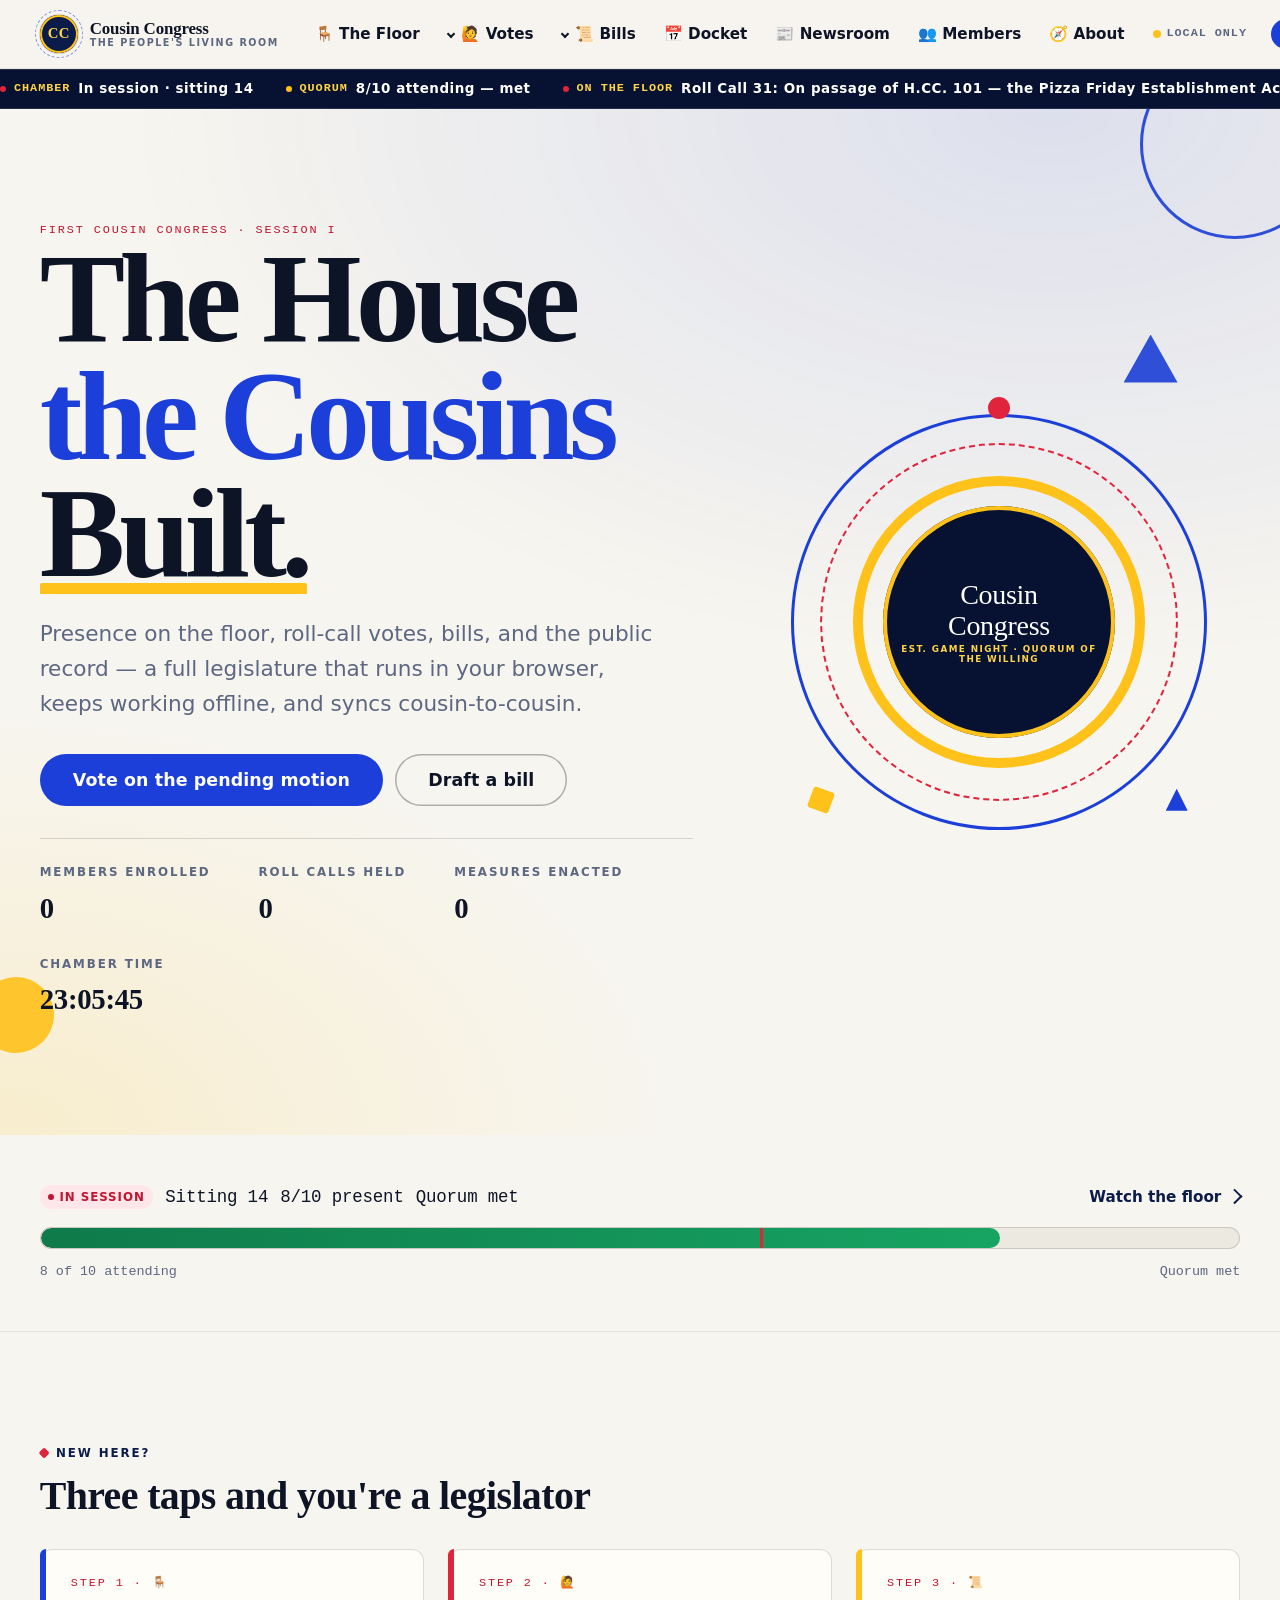
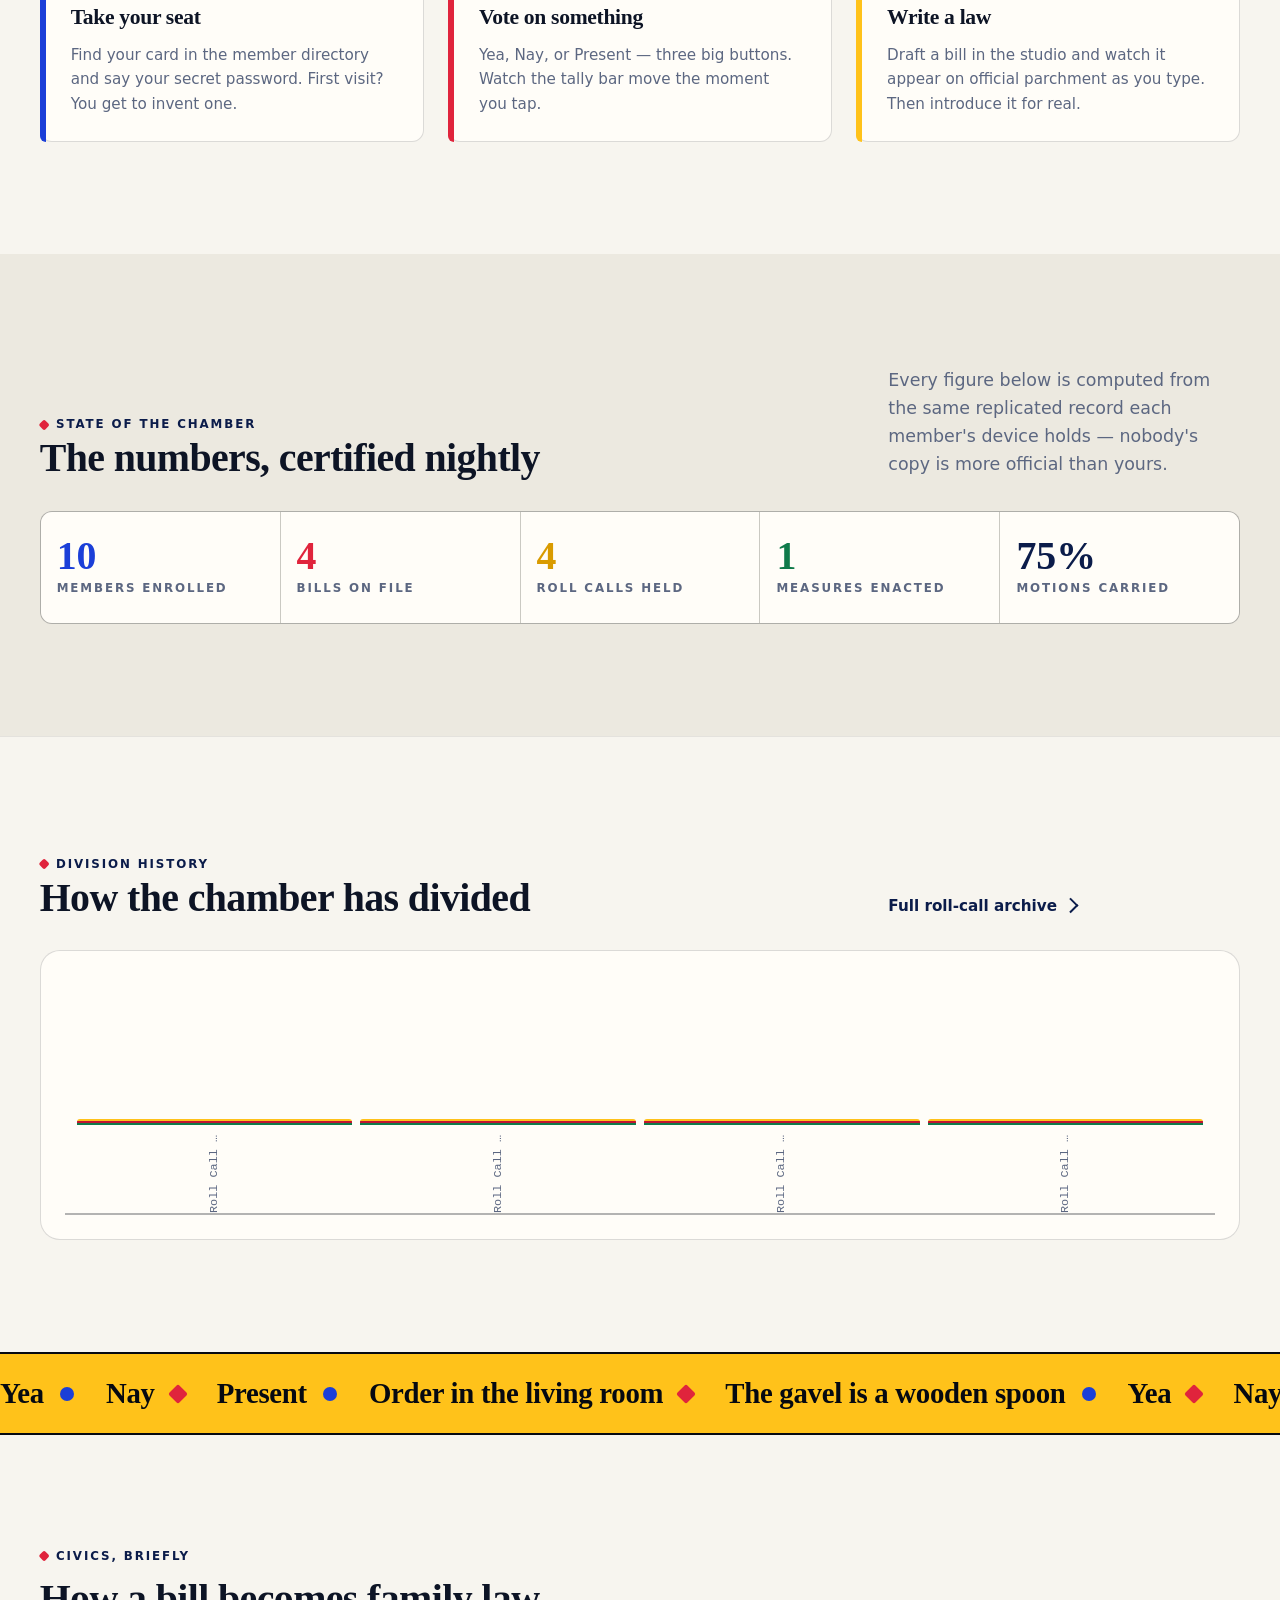
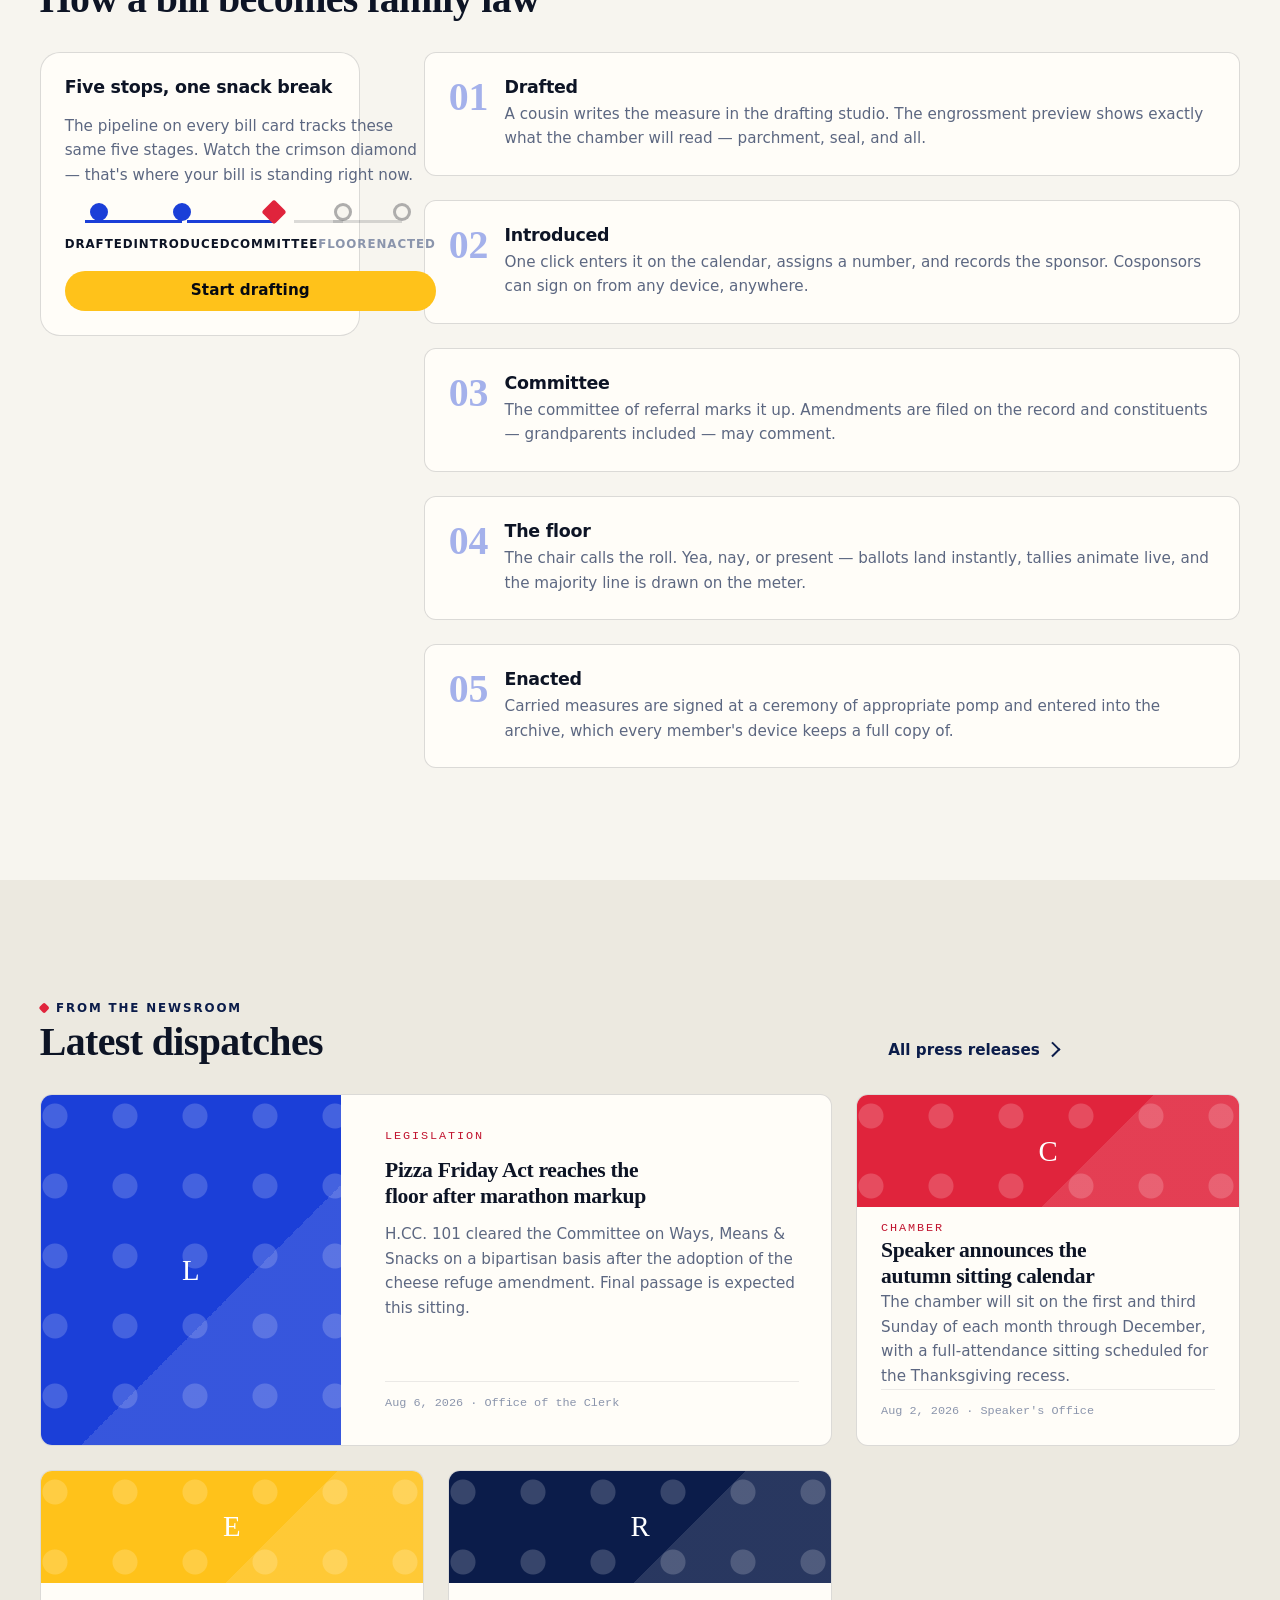
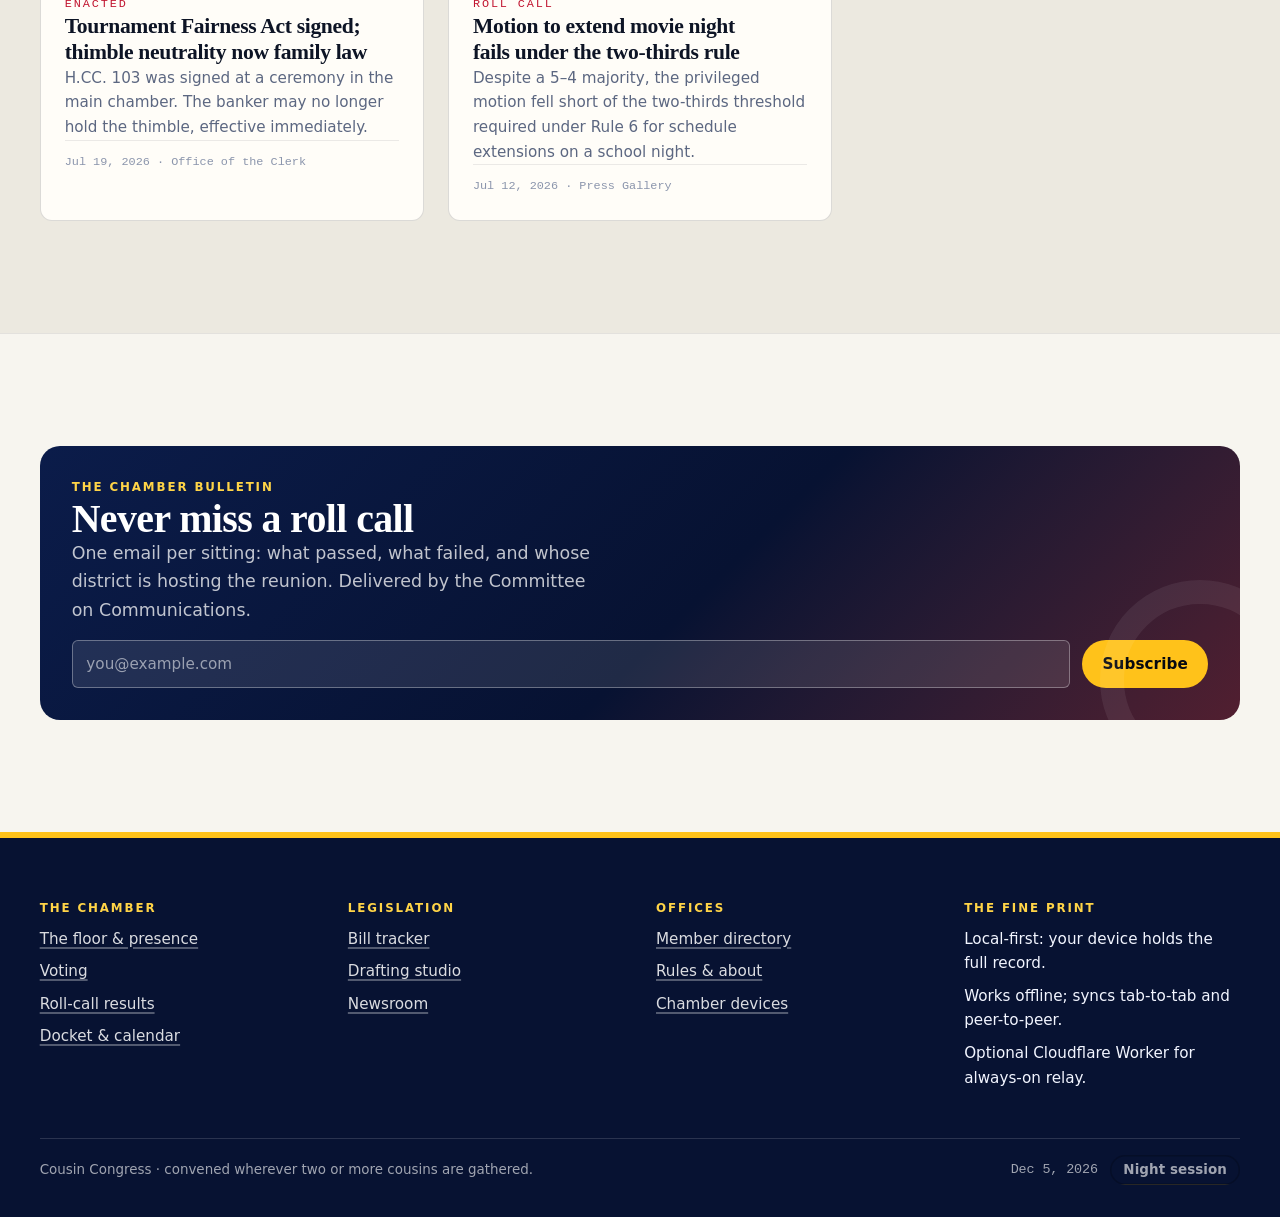
==== index.html @ bd032faf "Make the chamber kid-friendly: seat passwords, Chair role, emoji pairing Simplification for ages you" ====
<!doctype html>
<html lang="en">
<head>
  <meta charset="utf-8">
  <meta name="viewport" content="width=device-width, initial-scale=1">
  <title>Cousin Congress — The People's Living Room</title>
  <meta name="description" content="The official chamber of the Cousin Congress: live floor presence, roll-call voting, bill drafting, and the public record — running entirely in your browser.">
  <meta name="color-scheme" content="light dark">
  <meta name="theme-color" content="#0b1c4a">
  <link rel="icon" href="data:image/svg+xml,%3Csvg%20xmlns='http://www.w3.org/2000/svg'%20viewBox='0%200%20100%20100'%3E%3Ccircle%20cx='36'%20cy='40'%20r='28'%20fill='%231b3fd8'/%3E%3Crect%20x='46'%20y='38'%20width='40'%20height='40'%20rx='7'%20fill='%23ffc21a'/%3E%3Cpath%20d='M28%2094%2050%2058%2072%2094z'%20fill='%23e0243c'/%3E%3C/svg%3E">
  <link rel="stylesheet" href="css/tokens.css">
  <link rel="stylesheet" href="css/base.css">
  <link rel="stylesheet" href="css/layout.css">
  <link rel="stylesheet" href="css/components.css">
  <link rel="stylesheet" href="css/features.css">
  <link rel="stylesheet" href="css/pages.css">
  <link rel="stylesheet" href="css/motion.css">
  <link rel="stylesheet" href="css/cursor.css">
  <script type="module" src="js/app.js"></script>
</head>
<body>
  <a class="u-skip" href="#main">Skip to the floor</a>
  <div class="progress-rail" aria-hidden="true"><div class="progress-rail__bar"></div></div>

  <input type="checkbox" class="nav-toggle" id="nav-toggle" aria-label="Open the menu">

  <header class="masthead">
    <div class="shell shell--wide masthead__inner">
      <a class="brand" href="index.html" aria-label="Cousin Congress home">
        <span class="brand__seal" aria-hidden="true">CC</span>
        <span class="brand__wordmark">
          <span class="brand__name">Cousin Congress</span>
          <span class="brand__sub">The People's Living Room</span>
        </span>
      </a>

      <label class="nav-burger" for="nav-toggle" aria-hidden="true">
        <span class="nav-burger__bars"></span>
      </label>

      <nav class="nav" aria-label="Primary">
        <a class="nav__link" href="floor.html">🪑 The Floor</a>
        <div class="nav__group">
          <a class="nav__link" href="voting.html">🙋 Votes</a>
          <ul class="nav__menu">
            <li><a href="voting.html">Voting <small>Cast and call roll calls</small></a></li>
            <li><a href="results.html">Results <small>The roll-call archive</small></a></li>
          </ul>
        </div>
        <div class="nav__group">
          <a class="nav__link" href="bills.html">📜 Bills</a>
          <ul class="nav__menu">
            <li><a href="bills.html">Bill tracker <small>Every measure on file</small></a></li>
            <li><a href="draft.html">Drafting studio <small>Write and introduce a bill</small></a></li>
          </ul>
        </div>
        <a class="nav__link" href="docket.html">📅 Docket</a>
        <a class="nav__link" href="news.html">📰 Newsroom</a>
        <a class="nav__link" href="members.html">👥 Members</a>
        <a class="nav__link" href="about.html">🧭 About</a>
        <a class="conn nav__link" data-conn="static" href="sync.html" title="Replication status — chamber devices">
          <span data-conn-label>Local</span>
        </a>
        <a class="btn btn--sm nav__cta" href="voting.html">Cast your vote</a>
      </nav>
    </div>
  </header>

  <div class="page-body">
    <div class="ticker" aria-label="Chamber ticker">
      <div class="ticker__track" data-render="ticker">
        <span class="ticker__item ticker__item--live"><span class="ticker__label">Chamber</span>In session · sitting 14</span>
        <span class="ticker__item"><span class="ticker__label">On the floor</span>Roll Call 31: the Pizza Friday Establishment Act</span>
        <span class="ticker__item"><span class="ticker__label">Up next</span>Snack Committee hearing · the kitchen</span>
        <span aria-hidden="true" style="display:contents">
          <span class="ticker__item ticker__item--live"><span class="ticker__label">Chamber</span>In session · sitting 14</span>
          <span class="ticker__item"><span class="ticker__label">On the floor</span>Roll Call 31: the Pizza Friday Establishment Act</span>
          <span class="ticker__item"><span class="ticker__label">Up next</span>Snack Committee hearing · the kitchen</span>
        </span>
      </div>
    </div>

    <main id="main">
      <p class="notice notice--warn shell" style="margin-top:var(--sp-4)" data-boot-error hidden></p>

      <!-- ================================================================ -->
      <section class="hero">
        <div class="deco deco--circle deco--a" data-parallax="spin" aria-hidden="true"></div>
        <div class="deco deco--disc deco--b" data-parallax aria-hidden="true"></div>
        <div class="deco deco--tri deco--c" data-parallax="down" aria-hidden="true"></div>

        <div class="shell hero__inner">
          <div>
            <p class="kicker" data-enter style="--i:0">First Cousin Congress · Session I</p>
            <h1 class="hero__title" data-enter style="--i:1">
              The House<br>
              <em>the Cousins</em>
              <span class="hero__underline">Built.</span>
            </h1>
            <p class="hero__lede" data-enter style="--i:2">
              Presence on the floor, roll-call votes, bills, and the public record —
              a full legislature that runs in your browser, keeps working offline,
              and syncs cousin-to-cousin.
            </p>
            <div class="hero__actions" data-enter style="--i:3">
              <a class="btn btn--lg" href="voting.html">Vote on the pending motion</a>
              <a class="btn btn--ghost btn--lg" href="draft.html">Draft a bill</a>
            </div>

            <dl class="hero__facts" data-enter style="--i:4">
              <div class="hero__fact">
                <dt>Members enrolled</dt>
                <dd><span class="counter" style="--tally-to:10"></span></dd>
              </div>
              <div class="hero__fact">
                <dt>Roll calls held</dt>
                <dd><span class="counter" style="--tally-to:31"></span></dd>
              </div>
              <div class="hero__fact">
                <dt>Measures enacted</dt>
                <dd><span class="counter" style="--tally-to:3"></span></dd>
              </div>
              <div class="hero__fact">
                <dt>Chamber time</dt>
                <dd class="u-mono" data-clock>--:--:--</dd>
              </div>
            </dl>
          </div>

          <div class="great-seal gavel-strike" data-enter="scale" style="--i:2" aria-hidden="true">
            <div class="great-seal__ring"></div>
            <div class="great-seal__ring great-seal__ring--dash"></div>
            <div class="great-seal__ring great-seal__ring--inner"></div>
            <div class="great-seal__orbit">
              <span></span><span></span><span></span>
            </div>
            <div class="great-seal__core">
              <span>Cousin<br>Congress<small>Est. game night · quorum of the willing</small></span>
            </div>
          </div>
        </div>
      </section>

      <!-- ================================================================ -->
      <section class="section section--tight">
        <div class="shell">
          <div class="cluster cluster--between" data-reveal>
            <div class="cluster" data-render="session">
              <span class="badge badge--live">In session</span>
              <span class="u-mono">Sitting 14</span>
            </div>
            <a class="link-arrow" href="floor.html">Watch the floor</a>
          </div>
          <div style="margin-top:var(--sp-4)" data-reveal data-render="quorum">
            <div class="skeleton" style="height:34px"></div>
          </div>
        </div>
      </section>


      <!-- ================================================================ -->
      <section class="section">
        <div class="shell">
          <header class="section__head">
            <p class="section__eyebrow u-caps" data-reveal>New here?</p>
            <h2 data-reveal>Three taps and you're a legislator</h2>
          </header>
          <div class="grid grid--3">
            <a class="card card--interactive card--filed" href="members.html" data-cursor="card"
               data-reveal style="--i:0;--spine:var(--c-blue-600);text-decoration:none;color:inherit">
              <p class="kicker">Step 1 · 🪑</p>
              <h3 class="card__title">Take your seat</h3>
              <p class="u-muted" style="font-size:var(--fs-sm)">Find your card in the member
                directory and say your secret password. First visit? You get to invent one.</p>
            </a>
            <a class="card card--interactive card--filed" href="voting.html" data-cursor="card"
               data-reveal style="--i:1;--spine:var(--c-red-500);text-decoration:none;color:inherit">
              <p class="kicker">Step 2 · 🙋</p>
              <h3 class="card__title">Vote on something</h3>
              <p class="u-muted" style="font-size:var(--fs-sm)">Yea, Nay, or Present — three big
                buttons. Watch the tally bar move the moment you tap.</p>
            </a>
            <a class="card card--interactive card--filed" href="draft.html" data-cursor="card"
               data-reveal style="--i:2;--spine:var(--c-yellow-500);text-decoration:none;color:inherit">
              <p class="kicker">Step 3 · 📜</p>
              <h3 class="card__title">Write a law</h3>
              <p class="u-muted" style="font-size:var(--fs-sm)">Draft a bill in the studio and
                watch it appear on official parchment as you type. Then introduce it for real.</p>
            </a>
          </div>
        </div>
      </section>
      <!-- ================================================================ -->
      <section class="section section--sunken">
        <div class="shell">
          <header class="section__head section__head--split">
            <div>
              <p class="section__eyebrow u-caps" data-reveal>State of the chamber</p>
              <h2 data-reveal>The numbers, certified nightly</h2>
            </div>
            <p class="u-muted" data-reveal="right">Every figure below is computed from the same
              replicated record each member's device holds — nobody's copy is more official than yours.</p>
          </header>
          <div data-reveal="scale" data-render="kpis" class="kpi-rail">
            <div class="kpi"><span class="kpi__value">10</span><span class="kpi__label">Members enrolled</span></div>
            <div class="kpi"><span class="kpi__value">4</span><span class="kpi__label">Bills on file</span></div>
            <div class="kpi"><span class="kpi__value">4</span><span class="kpi__label">Roll calls held</span></div>
            <div class="kpi"><span class="kpi__value">3</span><span class="kpi__label">Measures enacted</span></div>
          </div>
        </div>
      </section>

      <!-- ================================================================ -->
      <section class="section">
        <div class="shell">
          <header class="section__head section__head--split">
            <div>
              <p class="section__eyebrow u-caps" data-reveal>Division history</p>
              <h2 data-reveal>How the chamber has divided</h2>
            </div>
            <a class="link-arrow" href="results.html" data-reveal="right">Full roll-call archive</a>
          </header>
          <div class="panel">
            <div class="histogram" data-render="histogram">
              <div class="skeleton" style="flex:1;height:60%"></div>
              <div class="skeleton" style="flex:1;height:80%"></div>
              <div class="skeleton" style="flex:1;height:45%"></div>
              <div class="skeleton" style="flex:1;height:70%"></div>
            </div>
          </div>
        </div>
      </section>

      <!-- ================================================================ -->
      <div class="band" aria-hidden="true">
        <div class="band__track">
          <span class="band__item">Yea</span>
          <span class="band__item">Nay</span>
          <span class="band__item">Present</span>
          <span class="band__item">Order in the living room</span>
          <span class="band__item">The gavel is a wooden spoon</span>
          <span class="band__item">Yea</span>
          <span class="band__item">Nay</span>
          <span class="band__item">Present</span>
          <span class="band__item">Order in the living room</span>
          <span class="band__item">The gavel is a wooden spoon</span>
        </div>
      </div>

      <!-- ================================================================ -->
      <section class="section">
        <div class="shell">
          <header class="section__head">
            <p class="section__eyebrow u-caps" data-reveal>Civics, briefly</p>
            <h2 data-reveal>How a bill becomes family law</h2>
          </header>

          <div class="process">
            <aside class="process__pin" data-reveal="left">
              <div class="panel stack">
                <h3 style="font-family:var(--font-body);font-size:var(--fs-md);font-weight:700">Five stops, one snack break</h3>
                <p class="u-muted" style="font-size:var(--fs-sm)">
                  The pipeline on every bill card tracks these same five stages.
                  Watch the crimson diamond — that's where your bill is standing right now.
                </p>
                <ol class="pipeline" data-stage="3" aria-hidden="true">
                  <li class="pipeline__step">Drafted</li>
                  <li class="pipeline__step">Introduced</li>
                  <li class="pipeline__step">Committee</li>
                  <li class="pipeline__step">Floor</li>
                  <li class="pipeline__step">Enacted</li>
                </ol>
                <a class="btn btn--gold" href="draft.html">Start drafting</a>
              </div>
            </aside>

            <ol class="process__steps">
              <li class="process__step" data-reveal>
                <div>
                  <h3>Drafted</h3>
                  <p>A cousin writes the measure in the drafting studio. The engrossment preview shows
                  exactly what the chamber will read — parchment, seal, and all.</p>
                </div>
              </li>
              <li class="process__step" data-reveal>
                <div>
                  <h3>Introduced</h3>
                  <p>One click enters it on the calendar, assigns a number, and records the sponsor.
                  Cosponsors can sign on from any device, anywhere.</p>
                </div>
              </li>
              <li class="process__step" data-reveal>
                <div>
                  <h3>Committee</h3>
                  <p>The committee of referral marks it up. Amendments are filed on the record and
                  constituents — grandparents included — may comment.</p>
                </div>
              </li>
              <li class="process__step" data-reveal>
                <div>
                  <h3>The floor</h3>
                  <p>The chair calls the roll. Yea, nay, or present — ballots land instantly, tallies
                  animate live, and the majority line is drawn on the meter.</p>
                </div>
              </li>
              <li class="process__step" data-reveal>
                <div>
                  <h3>Enacted</h3>
                  <p>Carried measures are signed at a ceremony of appropriate pomp and entered into
                  the archive, which every member's device keeps a full copy of.</p>
                </div>
              </li>
            </ol>
          </div>
        </div>
      </section>

      <!-- ================================================================ -->
      <section class="section section--sunken">
        <div class="shell">
          <header class="section__head section__head--split">
            <div>
              <p class="section__eyebrow u-caps" data-reveal>From the newsroom</p>
              <h2 data-reveal>Latest dispatches</h2>
            </div>
            <a class="link-arrow" href="news.html" data-reveal="right">All press releases</a>
          </header>
          <div class="news-grid" data-render="news">
            <div class="skeleton" style="height:14rem"></div>
            <div class="skeleton" style="height:14rem"></div>
            <div class="skeleton" style="height:14rem"></div>
          </div>
        </div>
      </section>

      <!-- ================================================================ -->
      <section class="section">
        <div class="shell">
          <div class="subscribe" data-reveal="scale">
            <div>
              <p class="u-caps" style="color:var(--c-yellow-400)">The chamber bulletin</p>
              <h2>Never miss a roll call</h2>
              <p style="color:rgb(255 255 255 / 0.75);max-width:52ch">
                One email per sitting: what passed, what failed, and whose district is hosting
                the reunion. Delivered by the Committee on Communications.
              </p>
            </div>
            <form class="subscribe__form" data-action="subscribe">
              <div class="field">
                <label class="field__label u-visually-hidden" for="sub-email">Email address</label>
                <input class="input" id="sub-email" name="email" type="email" required
                       placeholder="you@example.com" autocomplete="email">
              </div>
              <button class="btn btn--gold" type="submit">Subscribe</button>
            </form>
          </div>
        </div>
      </section>
    </main>

    <!-- ================================================================== -->
    <footer class="colophon">
      <div class="shell">
        <div class="colophon__grid">
          <div>
            <h2 class="colophon__title">The chamber</h2>
            <ul class="colophon__list">
              <li><a href="floor.html">The floor & presence</a></li>
              <li><a href="voting.html">Voting</a></li>
              <li><a href="results.html">Roll-call results</a></li>
              <li><a href="docket.html">Docket & calendar</a></li>
            </ul>
          </div>
          <div>
            <h2 class="colophon__title">Legislation</h2>
            <ul class="colophon__list">
              <li><a href="bills.html">Bill tracker</a></li>
              <li><a href="draft.html">Drafting studio</a></li>
              <li><a href="news.html">Newsroom</a></li>
            </ul>
          </div>
          <div>
            <h2 class="colophon__title">Offices</h2>
            <ul class="colophon__list">
              <li><a href="members.html">Member directory</a></li>
              <li><a href="about.html">Rules & about</a></li>
              <li><a href="sync.html">Chamber devices</a></li>
            </ul>
          </div>
          <div>
            <h2 class="colophon__title">The fine print</h2>
            <ul class="colophon__list">
              <li>Local-first: your device holds the full record.</li>
              <li>Works offline; syncs tab-to-tab and peer-to-peer.</li>
              <li>Optional Cloudflare Worker for always-on relay.</li>
            </ul>
          </div>
        </div>
        <div class="colophon__base">
          <span>Cousin Congress · convened wherever two or more cousins are gathered.</span>
          <span class="cluster">
            <span class="u-mono" data-clock="date">—</span>
            <button class="btn btn--ghost btn--sm" data-action="theme" aria-pressed="false"
                    style="color:inherit">Night session</button>
          </span>
        </div>
      </div>
    </footer>
  </div>

  <div class="cursor" aria-hidden="true">
    <div class="cursor__lag">
      <span class="cursor__ring"></span>
      <span class="cursor__square"></span>
      <span class="cursor__tri"></span>
      <span class="cursor__bar"></span>
      <span class="cursor__label"></span>
    </div>
    <div class="cursor__dot"></div>
  </div>
</body>
</html>
---- css/tokens.css ----
/* ==========================================================================
   tokens.css — Design tokens for Cousin Congress
   Single source of truth: color, type, space, motion, elevation, layers.
   No component styling lives here.
   ========================================================================== */

:root {
  color-scheme: light dark;

  /* --- Primitive palette -------------------------------------------------
     Primary colors, pushed to feel institutional rather than childish:
     a deep constitutional blue, a chamber crimson, a brass yellow.        */
  --c-blue-900: #071232;
  --c-blue-800: #0b1c4a;
  --c-blue-700: #122c73;
  --c-blue-600: #1b3fd8;
  --c-blue-500: #2f57ff;
  --c-blue-200: #b9c7ff;
  --c-blue-100: #e4e9ff;

  --c-red-700: #8f1224;
  --c-red-600: #c11530;
  --c-red-500: #e0243c;
  --c-red-200: #ffc4cd;
  --c-red-100: #ffe6ea;

  --c-yellow-600: #d99b00;
  --c-yellow-500: #ffc21a;
  --c-yellow-400: #ffd447;
  --c-yellow-200: #ffeaa8;
  --c-yellow-100: #fff6d9;

  --c-green-600: #0f7a4a;
  --c-green-500: #17a463;
  --c-green-100: #dbf5e8;

  --c-ink-900: #060911;
  --c-ink-800: #0d1425;
  --c-ink-700: #1b2438;
  --c-ink-600: #38425a;
  --c-ink-500: #5c6781;
  --c-ink-400: #8b95ac;
  --c-ink-300: #bec6d6;
  --c-ink-200: #dde2ec;
  --c-ink-100: #eef1f7;

  --c-paper: #f7f5ef;
  --c-paper-2: #fffdf8;
  --c-white: #ffffff;

  /* --- Semantic surface / text -------------------------------------------
     Every semantic token is declared twice: a plain light value first, then
     the same token via light-dark(). Browsers without light-dark() keep the
     first declaration and render the day palette; browsers with it follow
     the resolved color-scheme. That is the whole theming mechanism — the
     night-session toggle only has to flip `color-scheme` on :root.        */
  --bg: var(--c-paper);
  --bg: light-dark(var(--c-paper), #070b16);
  --bg-raised: var(--c-paper-2);
  --bg-raised: light-dark(var(--c-paper-2), #0d1425);
  --bg-sunken: #ece9e0;
  --bg-sunken: light-dark(#ece9e0, #04070f);
  --bg-inverse: var(--c-blue-900);
  --bg-inverse: light-dark(var(--c-blue-900), #e9ecf7);

  --text: var(--c-ink-800);
  --text: light-dark(var(--c-ink-800), #e7ebf6);
  --text-muted: var(--c-ink-500);
  --text-muted: light-dark(var(--c-ink-500), #9aa5bf);
  --text-faint: var(--c-ink-400);
  --text-faint: light-dark(var(--c-ink-400), #6f7b96);
  --text-inverse: #f2f5ff;
  --text-inverse: light-dark(#f2f5ff, #0b1330);
  --text-on-accent: var(--c-white);

  --rule: var(--c-ink-900);
  --rule: light-dark(var(--c-ink-900), #ffffff);
  --line: color-mix(in oklab, var(--rule) 14%, transparent);
  --line-strong: color-mix(in oklab, var(--rule) 30%, transparent);
  --line-hair: color-mix(in oklab, var(--rule) 8%, transparent);

  /* --- Semantic accents -------------------------------------------------- */
  --accent: var(--c-blue-600);
  --accent: light-dark(var(--c-blue-600), var(--c-blue-500));
  --accent-ink: var(--c-blue-800);
  --accent-ink: light-dark(var(--c-blue-800), var(--c-blue-200));
  --accent-soft: var(--c-blue-100);
  --accent-soft: light-dark(
    var(--c-blue-100),
    color-mix(in oklab, var(--c-blue-600) 26%, transparent)
  );

  --yea: var(--c-green-600);
  --yea: light-dark(var(--c-green-600), #2ad07f);
  --yea-soft: var(--c-green-100);
  --yea-soft: light-dark(var(--c-green-100), color-mix(in oklab, #17a463 24%, transparent));
  --nay: var(--c-red-600);
  --nay: light-dark(var(--c-red-600), #ff5470);
  --nay-soft: var(--c-red-100);
  --nay-soft: light-dark(var(--c-red-100), color-mix(in oklab, #e0243c 24%, transparent));
  --present: var(--c-yellow-600);
  --present: light-dark(var(--c-yellow-600), var(--c-yellow-400));
  --present-soft: var(--c-yellow-100);
  --present-soft: light-dark(
    var(--c-yellow-100),
    color-mix(in oklab, var(--c-yellow-500) 22%, transparent)
  );
  --absent: var(--c-ink-400);
  --absent: light-dark(var(--c-ink-400), #6f7b96);
  --absent-soft: var(--c-ink-100);
  --absent-soft: light-dark(var(--c-ink-100), color-mix(in oklab, #ffffff 8%, transparent));

  --seal: var(--c-yellow-500);

  /* Focus ring and the parchment stock used by the engrossment preview. */
  --focus: var(--c-blue-600);
  --focus: light-dark(var(--c-blue-600), var(--c-yellow-400));
  --parchment: var(--c-paper-2);
  --parchment: light-dark(var(--c-paper-2), #f4f1e8);

  /* --- Typography --------------------------------------------------------
     System stacks only — zero network requests, works offline and on Pages. */
  --font-display: "Iowan Old Style", "Palatino Linotype", Palatino, "Book Antiqua",
    "Hoefler Text", Georgia, ui-serif, serif;
  --font-body: ui-sans-serif, system-ui, -apple-system, "Segoe UI", Roboto,
    "Helvetica Neue", Arial, sans-serif;
  --font-mono: ui-monospace, SFMono-Regular, "SF Mono", Menlo, Consolas,
    "Liberation Mono", monospace;

  /* Fluid type scale — 320px → 1440px viewport */
  --fs-2xs: clamp(0.66rem, 0.63rem + 0.14vw, 0.74rem);
  --fs-xs: clamp(0.75rem, 0.72rem + 0.16vw, 0.84rem);
  --fs-sm: clamp(0.86rem, 0.83rem + 0.18vw, 0.95rem);
  --fs-md: clamp(1rem, 0.96rem + 0.2vw, 1.09rem);
  --fs-lg: clamp(1.16rem, 1.09rem + 0.36vw, 1.35rem);
  --fs-xl: clamp(1.4rem, 1.26rem + 0.68vw, 1.8rem);
  --fs-2xl: clamp(1.75rem, 1.5rem + 1.24vw, 2.5rem);
  --fs-3xl: clamp(2.2rem, 1.7rem + 2.5vw, 3.6rem);
  --fs-4xl: clamp(2.8rem, 1.8rem + 4.8vw, 5.6rem);
  --fs-5xl: clamp(3.4rem, 1.7rem + 8.2vw, 8rem);

  --lh-tight: 1.04;
  --lh-snug: 1.2;
  --lh-body: 1.62;

  --tracking-mega: -0.03em;
  --tracking-tight: -0.015em;
  --tracking-wide: 0.08em;
  --tracking-caps: 0.16em;

  /* --- Space scale (8px base, fluid at the top end) ---------------------- */
  --sp-1: 0.25rem;
  --sp-2: 0.5rem;
  --sp-3: 0.75rem;
  --sp-4: 1rem;
  --sp-5: 1.5rem;
  --sp-6: 2rem;
  --sp-7: 3rem;
  --sp-8: 4rem;
  --sp-9: clamp(4rem, 3rem + 5vw, 7rem);
  --sp-10: clamp(5rem, 3rem + 9vw, 11rem);

  /* --- Layout ------------------------------------------------------------ */
  --w-page: 1280px;
  --w-wide: 1520px;
  --w-prose: 68ch;
  --gutter: clamp(1rem, 0.4rem + 2.6vw, 3rem);
  --header-h: 68px;

  /* --- Radii & elevation -------------------------------------------------- */
  --r-xs: 3px;
  --r-sm: 6px;
  --r-md: 12px;
  --r-lg: 20px;
  --r-xl: 32px;
  --r-pill: 999px;

  --shadow-1: 0 1px 2px color-mix(in oklab, var(--c-ink-900) 8%, transparent);
  --shadow-2: 0 2px 4px color-mix(in oklab, var(--c-ink-900) 6%, transparent),
    0 8px 24px -12px color-mix(in oklab, var(--c-ink-900) 22%, transparent);
  --shadow-3: 0 4px 8px color-mix(in oklab, var(--c-ink-900) 6%, transparent),
    0 24px 56px -20px color-mix(in oklab, var(--c-ink-900) 30%, transparent);
  --shadow-hard: 4px 4px 0 var(--c-ink-900);
  --shadow-hard: 4px 4px 0 light-dark(var(--c-ink-900), #000);
  --shadow-hard-blue: 5px 5px 0 var(--c-blue-600);

  /* --- Motion ------------------------------------------------------------
     Named curves so animation intent is legible at the call site.          */
  --ease-out: cubic-bezier(0.22, 1, 0.36, 1);
  --ease-in-out: cubic-bezier(0.65, 0, 0.35, 1);
  --ease-spring: cubic-bezier(0.34, 1.56, 0.64, 1);
  --ease-gavel: cubic-bezier(0.75, -0.4, 0.25, 1.4);

  --dur-1: 120ms;
  --dur-2: 220ms;
  --dur-3: 380ms;
  --dur-4: 620ms;
  --dur-5: 1000ms;

  /* --- Layers ------------------------------------------------------------ */
  --z-base: 0;
  --z-sticky: 20;
  --z-header: 40;
  --z-overlay: 60;
  --z-modal: 80;
  --z-cursor: 999;
}

/* --- Night sessions --------------------------------------------------------
   The palette above resolves through light-dark(), so the manual toggle is
   nothing more than pinning color-scheme. No attribute = follow the system. */
:root[data-theme="light"] {
  color-scheme: light;
}
:root[data-theme="dark"] {
  color-scheme: dark;
}

/* Legacy engines without light-dark() at least follow the system setting. */
@supports not (color: light-dark(#000, #fff)) {
  @media (prefers-color-scheme: dark) {
    :root {
      --bg: #070b16;
      --bg-raised: #0d1425;
      --bg-sunken: #04070f;
      --text: #e7ebf6;
      --text-muted: #9aa5bf;
      --text-faint: #6f7b96;
      --rule: #ffffff;
      --accent: var(--c-blue-500);
      --accent-ink: var(--c-blue-200);
      --accent-soft: color-mix(in oklab, var(--c-blue-600) 26%, transparent);
      --yea: #2ad07f;
      --nay: #ff5470;
      --present: var(--c-yellow-400);
      --absent: #6f7b96;
      --focus: var(--c-yellow-400);
      --parchment: #f4f1e8;
    }
  }
}

/* Deep shadows in the dark, regardless of how we got there. */
@media (prefers-color-scheme: dark) {
  :root:not([data-theme="light"]) {
    --shadow-2: 0 2px 4px rgb(0 0 0 / 0.4), 0 12px 32px -14px rgb(0 0 0 / 0.8);
    --shadow-3: 0 4px 10px rgb(0 0 0 / 0.45), 0 30px 70px -24px rgb(0 0 0 / 0.9);
  }
}
:root[data-theme="dark"] {
  --shadow-2: 0 2px 4px rgb(0 0 0 / 0.4), 0 12px 32px -14px rgb(0 0 0 / 0.8);
  --shadow-3: 0 4px 10px rgb(0 0 0 / 0.45), 0 30px 70px -24px rgb(0 0 0 / 0.9);
}

/* Animatable custom properties (used by CSS-only counters & meters). */
@property --tally {
  syntax: "<integer>";
  initial-value: 0;
  inherits: false;
}
@property --sweep {
  syntax: "<percentage>";
  initial-value: 0%;
  inherits: false;
}
---- css/base.css ----
/* ==========================================================================
   base.css — reset, document defaults, typography, generic utilities
   ========================================================================== */

*,
*::before,
*::after {
  box-sizing: border-box;
}

* {
  margin: 0;
}

html {
  -webkit-text-size-adjust: 100%;
  scroll-behavior: smooth;
  scroll-padding-top: calc(var(--header-h) + var(--sp-5));
  /* Anchors the scroll-driven progress bar and header states. */
  timeline-scope: --page;
}

@media (prefers-reduced-motion: reduce) {
  html {
    scroll-behavior: auto;
  }
}

body {
  min-height: 100svh;
  margin: 0;
  background: var(--bg);
  color: var(--text);
  font-family: var(--font-body);
  font-size: var(--fs-md);
  line-height: var(--lh-body);
  font-synthesis-weight: none;
  text-rendering: optimizeLegibility;
  -webkit-font-smoothing: antialiased;
  overflow-x: hidden;
}

img,
svg,
video,
canvas {
  display: block;
  max-width: 100%;
  height: auto;
}

input,
button,
textarea,
select {
  font: inherit;
  color: inherit;
}

button {
  background: none;
  border: 0;
  padding: 0;
}

p,
li,
figcaption {
  text-wrap: pretty;
}

/* --- Headings ------------------------------------------------------------ */

h1,
h2,
h3,
h4,
h5,
h6 {
  font-family: var(--font-display);
  font-weight: 600;
  line-height: var(--lh-snug);
  letter-spacing: var(--tracking-tight);
  text-wrap: balance;
}

h1 {
  font-size: var(--fs-3xl);
  line-height: var(--lh-tight);
  letter-spacing: var(--tracking-mega);
}
h2 {
  font-size: var(--fs-2xl);
  line-height: var(--lh-tight);
}
h3 {
  font-size: var(--fs-xl);
}
h4 {
  font-size: var(--fs-lg);
}
h5,
h6 {
  font-size: var(--fs-md);
}

a {
  color: var(--accent-ink);
  text-decoration-color: color-mix(in oklab, currentColor 35%, transparent);
  text-underline-offset: 0.22em;
  text-decoration-thickness: 1.5px;
  transition: color var(--dur-1) var(--ease-out),
    text-decoration-color var(--dur-1) var(--ease-out);
}

a:hover {
  color: var(--c-red-600);
  text-decoration-color: currentColor;
}

strong,
b {
  font-weight: 650;
}

code,
kbd,
samp,
pre {
  font-family: var(--font-mono);
  font-size: 0.92em;
}

hr {
  height: 0;
  border: 0;
  border-top: 1px solid var(--line);
  margin-block: var(--sp-6);
}

::selection {
  background: var(--c-yellow-400);
  color: var(--c-ink-900);
}

/* --- Focus ---------------------------------------------------------------
   Visible, high-contrast, and never suppressed. The custom cursor is a
   pointer affordance only; keyboard users get the real thing.             */

:focus-visible {
  outline: 3px solid var(--focus, var(--c-blue-600));
  outline-offset: 3px;
  border-radius: var(--r-xs);
}

/* --- Scrollbar ------------------------------------------------------------ */

@supports (scrollbar-color: red blue) {
  html {
    scrollbar-color: var(--c-ink-300) transparent;
    scrollbar-width: thin;
  }
}

/* --- Utilities ------------------------------------------------------------ */

.u-visually-hidden {
  position: absolute;
  width: 1px;
  height: 1px;
  padding: 0;
  margin: -1px;
  overflow: hidden;
  clip-path: inset(50%);
  white-space: nowrap;
  border: 0;
}

.u-skip {
  position: absolute;
  top: var(--sp-2);
  left: var(--sp-2);
  z-index: calc(var(--z-cursor) + 1);
  padding: var(--sp-3) var(--sp-5);
  background: var(--c-blue-600);
  color: #fff;
  border-radius: var(--r-pill);
  font-weight: 650;
  text-decoration: none;
  translate: 0 -160%;
  transition: translate var(--dur-2) var(--ease-out);
}
.u-skip:focus-visible {
  translate: 0 0;
}

.u-prose {
  max-width: var(--w-prose);
}

.u-mono {
  font-family: var(--font-mono);
  font-variant-numeric: tabular-nums;
  letter-spacing: -0.01em;
}

.u-caps {
  font-family: var(--font-body);
  font-size: var(--fs-2xs);
  font-weight: 700;
  letter-spacing: var(--tracking-caps);
  text-transform: uppercase;
}

.u-muted {
  color: var(--text-muted);
}

.u-center {
  text-align: center;
}

.u-nowrap {
  white-space: nowrap;
}

/* Content that only makes sense once live data has replaced it. */
[data-live] {
  transition: opacity var(--dur-2) var(--ease-out);
}
[data-live-state="loading"] [data-live] {
  opacity: 0.45;
}
---- css/layout.css ----
/* ==========================================================================
   layout.css — page shell, header, navigation, footer, section scaffolding
   ========================================================================== */

/* --- Containers ----------------------------------------------------------- */

.shell {
  width: min(100% - var(--gutter) * 2, var(--w-page));
  margin-inline: auto;
}

.shell--wide {
  width: min(100% - var(--gutter) * 2, var(--w-wide));
}

.shell--prose {
  width: min(100% - var(--gutter) * 2, var(--w-prose));
}

/* --- Section rhythm -------------------------------------------------------- */

.section {
  position: relative;
  padding-block: var(--sp-9);
}

.section--tight {
  padding-block: var(--sp-7);
}

.section--sunken {
  background: var(--bg-sunken);
}

.section--ink {
  background: var(--c-blue-900);
  color: var(--text-inverse);
}
.section--ink h1,
.section--ink h2,
.section--ink h3 {
  color: #fff;
}
.section--ink a {
  color: var(--c-yellow-400);
}
.section--ink .u-muted {
  color: color-mix(in oklab, #fff 62%, transparent);
}

/* Hairline rule between stacked sections. */
.section + .section:not(.section--ink):not(.section--sunken) {
  border-top: 1px solid var(--line-hair);
}

.section__head {
  display: grid;
  gap: var(--sp-3);
  margin-bottom: var(--sp-6);
}

@media (min-width: 60rem) {
  .section__head--split {
    grid-template-columns: minmax(0, 1fr) minmax(0, 22rem);
    align-items: end;
    gap: var(--sp-6);
  }
}

.section__eyebrow {
  display: inline-flex;
  align-items: center;
  gap: var(--sp-2);
  color: var(--accent-ink);
}

.section__eyebrow::before {
  content: "";
  width: 0.7em;
  height: 0.7em;
  background: var(--c-red-500);
  border-radius: 2px;
  rotate: 45deg;
}

.section--ink .section__eyebrow {
  color: var(--c-yellow-400);
}

/* --- Grids ---------------------------------------------------------------- */

.grid {
  display: grid;
  gap: var(--sp-5);
}

.grid--2 {
  grid-template-columns: repeat(auto-fit, minmax(min(100%, 20rem), 1fr));
}
.grid--3 {
  grid-template-columns: repeat(auto-fit, minmax(min(100%, 17rem), 1fr));
}
.grid--4 {
  grid-template-columns: repeat(auto-fit, minmax(min(100%, 13rem), 1fr));
}

.stack {
  display: grid;
  gap: var(--sp-4);
  align-content: start;
}
.stack--lg {
  gap: var(--sp-6);
}
.stack--sm {
  gap: var(--sp-2);
}

.cluster {
  display: flex;
  flex-wrap: wrap;
  gap: var(--sp-3);
  align-items: center;
}
.cluster--between {
  justify-content: space-between;
}

.sidebar-layout {
  display: grid;
  gap: var(--sp-6);
}

@media (min-width: 64rem) {
  .sidebar-layout {
    grid-template-columns: minmax(0, 1fr) minmax(0, 21rem);
    align-items: start;
  }
  .sidebar-layout__aside {
    position: sticky;
    top: calc(var(--header-h) + var(--sp-5));
  }
  .sidebar-layout--aside-first {
    grid-template-columns: minmax(0, 20rem) minmax(0, 1fr);
  }
}

/* --- Reading-progress rail ------------------------------------------------
   Pure CSS: driven by the document scroll timeline, no scroll listener.   */

.progress-rail {
  position: fixed;
  inset-block-start: 0;
  inset-inline: 0;
  height: 3px;
  z-index: calc(var(--z-header) + 1);
  background: transparent;
  pointer-events: none;
}

.progress-rail__bar {
  height: 100%;
  transform-origin: 0 50%;
  scale: 0 1;
  background: linear-gradient(
    90deg,
    var(--c-blue-600),
    var(--c-red-500) 55%,
    var(--c-yellow-500)
  );
}

/* --- Header --------------------------------------------------------------- */

.masthead {
  position: sticky;
  top: 0;
  z-index: var(--z-header);
  background: color-mix(in oklab, var(--bg) 82%, transparent);
  backdrop-filter: blur(14px) saturate(1.5);
  border-bottom: 1px solid var(--line-hair);
}

@supports not (backdrop-filter: blur(2px)) {
  .masthead {
    background: var(--bg);
  }
}

.masthead__inner {
  display: flex;
  align-items: center;
  gap: var(--sp-5);
  min-height: var(--header-h);
  padding-block: var(--sp-2);
}

/* --- Brand / seal --------------------------------------------------------- */

.brand {
  display: inline-flex;
  align-items: center;
  gap: var(--sp-3);
  text-decoration: none;
  color: inherit;
  flex: 0 0 auto;
}

.brand:hover {
  color: inherit;
}

.brand__seal {
  --seal-size: 38px;
  position: relative;
  width: var(--seal-size);
  height: var(--seal-size);
  display: grid;
  place-items: center;
  border-radius: 50%;
  background: var(--c-blue-800);
  color: var(--c-yellow-400);
  font-family: var(--font-display);
  font-size: 0.92rem;
  font-weight: 700;
  letter-spacing: 0.02em;
  box-shadow: inset 0 0 0 2px var(--c-yellow-500),
    inset 0 0 0 3.5px var(--c-blue-800), 0 0 0 1px var(--line);
  flex: 0 0 auto;
}

/* Rotating notch ring — geometry only, no images. */
.brand__seal::before {
  content: "";
  position: absolute;
  inset: -5px;
  border-radius: 50%;
  border: 1.5px dashed color-mix(in oklab, var(--c-blue-600) 55%, transparent);
  animation: seal-spin 22s linear infinite;
}

.brand__wordmark {
  display: grid;
  line-height: 1.05;
}

.brand__name {
  font-family: var(--font-display);
  font-size: 1.06rem;
  font-weight: 700;
  letter-spacing: -0.01em;
}

.brand__sub {
  font-size: 0.6rem;
  font-weight: 700;
  letter-spacing: var(--tracking-caps);
  text-transform: uppercase;
  color: var(--text-muted);
}

@media (max-width: 26rem) {
  .brand__wordmark {
    display: none;
  }
}

/* --- Primary navigation ---------------------------------------------------
   Desktop: inline row. Mobile: checkbox-driven sheet, zero JavaScript.    */

.nav-toggle {
  position: absolute;
  opacity: 0;
  pointer-events: none;
}

.nav-burger {
  --burger: 42px;
  display: grid;
  place-items: center;
  width: var(--burger);
  height: var(--burger);
  margin-inline-start: auto;
  border-radius: var(--r-sm);
  border: 1px solid var(--line);
  background: var(--bg-raised);
  cursor: pointer;
}

.nav-burger__bars,
.nav-burger__bars::before,
.nav-burger__bars::after {
  content: "";
  display: block;
  width: 18px;
  height: 2px;
  border-radius: 2px;
  background: currentColor;
  transition: translate var(--dur-2) var(--ease-out),
    rotate var(--dur-2) var(--ease-out), opacity var(--dur-1) linear;
}

.nav-burger__bars {
  position: relative;
}
.nav-burger__bars::before {
  position: absolute;
  translate: 0 -6px;
}
.nav-burger__bars::after {
  position: absolute;
  translate: 0 6px;
}

.nav-toggle:checked ~ .masthead .nav-burger__bars {
  background: transparent;
}
.nav-toggle:checked ~ .masthead .nav-burger__bars::before {
  translate: 0 0;
  rotate: 45deg;
}
.nav-toggle:checked ~ .masthead .nav-burger__bars::after {
  translate: 0 0;
  rotate: -45deg;
}

.nav-toggle:focus-visible ~ .masthead .nav-burger {
  outline: 3px solid var(--c-blue-600);
  outline-offset: 3px;
}

.nav {
  display: flex;
  align-items: center;
  gap: var(--sp-1);
  margin-inline-start: auto;
}

.nav__link {
  position: relative;
  display: inline-block;
  padding: var(--sp-2) var(--sp-3);
  border-radius: var(--r-sm);
  font-size: var(--fs-sm);
  font-weight: 550;
  color: var(--text);
  text-decoration: none;
  white-space: nowrap;
}

.nav__link::after {
  content: "";
  position: absolute;
  left: var(--sp-3);
  right: var(--sp-3);
  bottom: 4px;
  height: 2px;
  border-radius: 2px;
  background: var(--c-red-500);
  scale: 0 1;
  transform-origin: 0 50%;
  transition: scale var(--dur-2) var(--ease-out);
}

.nav__link:hover {
  color: var(--text);
}
.nav__link:hover::after,
.nav__link:focus-visible::after {
  scale: 1 1;
}

.nav__link[aria-current="page"] {
  color: var(--accent-ink);
}
.nav__link[aria-current="page"]::after {
  scale: 1 1;
  background: var(--c-blue-600);
}

.nav__cta {
  margin-inline-start: var(--sp-2);
}

@media (min-width: 62rem) {
  .nav-burger {
    display: none;
  }
}

@media (max-width: 61.999rem) {
  .nav {
    position: fixed;
    inset: var(--header-h) 0 auto 0;
    flex-direction: column;
    align-items: stretch;
    gap: 0;
    padding: var(--sp-4) var(--gutter) var(--sp-6);
    background: var(--bg-raised);
    border-bottom: 3px solid var(--c-blue-600);
    box-shadow: var(--shadow-3);
    /* Collapsed state — clipped rather than display:none so it transitions. */
    clip-path: inset(0 0 100% 0);
    opacity: 0;
    visibility: hidden;
    transition: clip-path var(--dur-3) var(--ease-out),
      opacity var(--dur-2) linear, visibility 0s linear var(--dur-3);
  }

  .nav-toggle:checked ~ .masthead .nav {
    clip-path: inset(0 0 0 0);
    opacity: 1;
    visibility: visible;
    transition-delay: 0s;
  }

  .nav__link {
    padding: var(--sp-4) var(--sp-2);
    font-size: var(--fs-lg);
    font-family: var(--font-display);
    border-bottom: 1px solid var(--line-hair);
  }

  .nav__link::after {
    left: var(--sp-2);
    right: auto;
    width: 26px;
    bottom: 10px;
  }

  .nav__cta {
    margin: var(--sp-4) 0 0;
    justify-content: center;
  }

  /* Lock the page behind the open sheet. */
  .nav-toggle:checked ~ .page-body {
    overflow: hidden;
  }
}

/* --- Status ticker --------------------------------------------------------- */

.ticker {
  --ticker-speed: 42s;
  position: relative;
  display: flex;
  overflow: hidden;
  background: var(--c-blue-900);
  color: #fff;
  border-block: 1px solid color-mix(in oklab, #fff 12%, transparent);
  user-select: none;
}

.ticker__track {
  display: flex;
  flex: 0 0 auto;
  align-items: center;
  gap: var(--sp-6);
  padding-block: var(--sp-2);
  padding-inline-end: var(--sp-6);
  white-space: nowrap;
  animation: ticker-slide var(--ticker-speed) linear infinite;
}

.ticker:hover .ticker__track,
.ticker:focus-within .ticker__track {
  animation-play-state: paused;
}

.ticker__item {
  display: inline-flex;
  align-items: center;
  gap: var(--sp-2);
  font-size: var(--fs-xs);
  font-weight: 600;
  letter-spacing: 0.04em;
}

.ticker__item::before {
  content: "";
  width: 6px;
  height: 6px;
  border-radius: 50%;
  background: var(--c-yellow-500);
  flex: 0 0 auto;
}

.ticker__item--live::before {
  background: var(--c-red-500);
  animation: pulse-dot 1.6s var(--ease-in-out) infinite;
}

.ticker__label {
  color: var(--c-yellow-400);
  font-family: var(--font-mono);
  font-size: var(--fs-2xs);
  letter-spacing: var(--tracking-wide);
  text-transform: uppercase;
}

/* --- Footer ---------------------------------------------------------------- */

.colophon {
  background: var(--c-blue-900);
  color: var(--text-inverse);
  padding-block: var(--sp-8) var(--sp-6);
  border-top: 6px solid var(--c-yellow-500);
}

.colophon a {
  color: color-mix(in oklab, #fff 85%, transparent);
  text-decoration-color: color-mix(in oklab, #fff 30%, transparent);
}
.colophon a:hover {
  color: var(--c-yellow-400);
}

.colophon__grid {
  display: grid;
  gap: var(--sp-6);
  grid-template-columns: repeat(auto-fit, minmax(min(100%, 13rem), 1fr));
}

.colophon__title {
  font-family: var(--font-body);
  font-size: var(--fs-2xs);
  font-weight: 700;
  letter-spacing: var(--tracking-caps);
  text-transform: uppercase;
  color: var(--c-yellow-400);
  margin-bottom: var(--sp-3);
}

.colophon__list {
  list-style: none;
  padding: 0;
  display: grid;
  gap: var(--sp-2);
  font-size: var(--fs-sm);
}

.colophon__base {
  margin-top: var(--sp-7);
  padding-top: var(--sp-4);
  border-top: 1px solid color-mix(in oklab, #fff 14%, transparent);
  display: flex;
  flex-wrap: wrap;
  gap: var(--sp-3) var(--sp-5);
  justify-content: space-between;
  align-items: center;
  font-size: var(--fs-xs);
  color: color-mix(in oklab, #fff 62%, transparent);
}

/* --- Decorative chamber geometry ------------------------------------------
   Primary shapes as page furniture. Purely decorative, never interactive. */

.deco {
  position: absolute;
  pointer-events: none;
  z-index: 0;
  opacity: 0.9;
}

.deco--circle {
  border-radius: 50%;
  border: 3px solid var(--c-blue-600);
}
.deco--disc {
  border-radius: 50%;
  background: var(--c-yellow-500);
}
.deco--square {
  background: var(--c-red-500);
  border-radius: 4px;
}
.deco--tri {
  background: var(--c-blue-600);
  clip-path: polygon(50% 0%, 100% 100%, 0% 100%);
}

.deco--a {
  width: 190px;
  height: 190px;
  top: -60px;
  right: -50px;
}
.deco--b {
  width: 76px;
  height: 76px;
  bottom: 8%;
  left: -22px;
  rotate: 12deg;
}
.deco--c {
  width: 54px;
  height: 48px;
  top: 22%;
  right: 8%;
}

@media (max-width: 48rem) {
  .deco--b,
  .deco--c {
    display: none;
  }
}
---- css/components.css ----
/* ==========================================================================
   components.css — reusable UI. Interaction is CSS-first: tabs, filters,
   disclosures and dialogs all work with JavaScript disabled.
   ========================================================================== */

/* --------------------------------------------------------------------------
   Buttons
   -------------------------------------------------------------------------- */

.btn {
  --btn-bg: var(--c-blue-600);
  --btn-fg: #fff;
  --btn-edge: var(--c-blue-800);
  position: relative;
  display: inline-flex;
  align-items: center;
  justify-content: center;
  gap: var(--sp-2);
  padding: 0.72em 1.35em;
  border-radius: var(--r-pill);
  background: var(--btn-bg);
  color: var(--btn-fg);
  font-size: var(--fs-sm);
  font-weight: 650;
  letter-spacing: 0.005em;
  line-height: 1.2;
  text-decoration: none;
  white-space: nowrap;
  cursor: pointer;
  isolation: isolate;
  overflow: hidden;
  transition: translate var(--dur-2) var(--ease-spring),
    box-shadow var(--dur-2) var(--ease-out), background-color var(--dur-2) var(--ease-out);
}

/* Wipe fill, drawn with a gradient rather than an extra element. */
.btn::before {
  content: "";
  position: absolute;
  inset: 0;
  z-index: -1;
  background: var(--btn-edge);
  translate: 0 101%;
  transition: translate var(--dur-3) var(--ease-out);
}

.btn:hover {
  color: var(--btn-fg);
  translate: 0 -2px;
  box-shadow: 0 8px 20px -8px color-mix(in oklab, var(--btn-bg) 90%, transparent);
}
.btn:hover::before {
  translate: 0 0;
}
.btn:active {
  translate: 0 0;
  transition-duration: var(--dur-1);
}

.btn--ghost {
  --btn-bg: transparent;
  --btn-fg: var(--text);
  --btn-edge: var(--c-yellow-500);
  box-shadow: inset 0 0 0 1.5px var(--line-strong);
}
.btn--ghost:hover {
  --btn-fg: var(--c-ink-900);
  box-shadow: inset 0 0 0 1.5px var(--c-yellow-600);
}

.btn--danger {
  --btn-bg: var(--c-red-600);
  --btn-edge: var(--c-red-700);
}

.btn--gold {
  --btn-bg: var(--c-yellow-500);
  --btn-fg: var(--c-ink-900);
  --btn-edge: var(--c-yellow-400);
}

.btn--sm {
  padding: 0.5em 1em;
  font-size: var(--fs-xs);
}

.btn--lg {
  padding: 0.9em 1.9em;
  font-size: var(--fs-md);
}

.btn--block {
  width: 100%;
}

.btn[aria-disabled="true"],
.btn:disabled {
  opacity: 0.5;
  pointer-events: none;
}

/* Text link that behaves like a nav affordance. */
.link-arrow {
  display: inline-flex;
  align-items: center;
  gap: 0.5em;
  font-weight: 650;
  font-size: var(--fs-sm);
  text-decoration: none;
}
.link-arrow::after {
  content: "";
  width: 0.75em;
  height: 0.75em;
  border-right: 2px solid currentColor;
  border-top: 2px solid currentColor;
  rotate: 45deg;
  transition: translate var(--dur-2) var(--ease-out);
}
.link-arrow:hover::after {
  translate: 0.3em 0;
}

/* --------------------------------------------------------------------------
   Surfaces
   -------------------------------------------------------------------------- */

.card {
  position: relative;
  display: flex;
  flex-direction: column;
  gap: var(--sp-3);
  padding: var(--sp-5);
  background: var(--bg-raised);
  border: 1px solid var(--line);
  border-radius: var(--r-md);
  transition: translate var(--dur-3) var(--ease-out),
    box-shadow var(--dur-3) var(--ease-out), border-color var(--dur-2) var(--ease-out);
}

.card--interactive:hover,
.card--interactive:focus-within {
  translate: 0 -4px;
  border-color: color-mix(in oklab, var(--c-blue-600) 45%, transparent);
  box-shadow: var(--shadow-2);
}

/* Colored spine — the "file folder" cue used throughout the chamber. */
.card--filed {
  padding-left: calc(var(--sp-5) + 6px);
}
.card--filed::before {
  content: "";
  position: absolute;
  inset-block: -1px;
  inset-inline-start: -1px;
  width: 6px;
  border-radius: var(--r-md) 0 0 var(--r-md);
  background: var(--spine, var(--c-blue-600));
}

.card__title {
  font-size: var(--fs-lg);
  margin: 0;
}
.card__title a {
  color: inherit;
  text-decoration: none;
}
.card__title a:hover {
  color: var(--c-blue-600);
}

.card__meta {
  display: flex;
  flex-wrap: wrap;
  gap: var(--sp-2) var(--sp-4);
  font-size: var(--fs-xs);
  color: var(--text-muted);
  font-family: var(--font-mono);
}

.card__foot {
  margin-top: auto;
  padding-top: var(--sp-3);
  border-top: 1px solid var(--line-hair);
  display: flex;
  flex-wrap: wrap;
  align-items: center;
  justify-content: space-between;
  gap: var(--sp-3);
}

.panel {
  padding: var(--sp-5);
  background: var(--bg-raised);
  border: 1px solid var(--line);
  border-radius: var(--r-lg);
}

.panel--flush {
  padding: 0;
  overflow: hidden;
}

.panel__head {
  display: flex;
  flex-wrap: wrap;
  align-items: center;
  justify-content: space-between;
  gap: var(--sp-3);
  padding: var(--sp-4) var(--sp-5);
  border-bottom: 1px solid var(--line);
  background: color-mix(in oklab, var(--c-blue-600) 5%, var(--bg-raised));
}

.panel__body {
  padding: var(--sp-5);
}

/* --------------------------------------------------------------------------
   Badges, pills, chips
   -------------------------------------------------------------------------- */

.badge {
  display: inline-flex;
  align-items: center;
  gap: 0.45em;
  padding: 0.3em 0.72em;
  border-radius: var(--r-pill);
  background: var(--badge-bg, var(--absent-soft));
  color: var(--badge-fg, var(--text));
  font-size: var(--fs-2xs);
  font-weight: 700;
  letter-spacing: var(--tracking-wide);
  text-transform: uppercase;
  white-space: nowrap;
  line-height: 1.4;
}

.badge::before {
  content: "";
  width: 0.5em;
  height: 0.5em;
  border-radius: 50%;
  background: currentColor;
  flex: 0 0 auto;
}

.badge--square::before {
  border-radius: 1px;
}
.badge--tri::before {
  border-radius: 0;
  clip-path: polygon(50% 0%, 100% 100%, 0% 100%);
  width: 0.6em;
  height: 0.52em;
}
.badge--bare::before {
  display: none;
}

.badge--yea {
  --badge-bg: var(--yea-soft);
  --badge-fg: var(--yea);
}
.badge--nay {
  --badge-bg: var(--nay-soft);
  --badge-fg: var(--nay);
}
.badge--present {
  --badge-bg: var(--present-soft);
  --badge-fg: var(--c-yellow-600);
}
.badge--absent {
  --badge-bg: var(--absent-soft);
  --badge-fg: var(--text-muted);
}
.badge--info {
  --badge-bg: var(--accent-soft);
  --badge-fg: var(--accent-ink);
}
.badge--live {
  --badge-bg: var(--nay-soft);
  --badge-fg: var(--nay);
}
.badge--live::before {
  animation: pulse-dot 1.5s var(--ease-in-out) infinite;
}

.chip-row {
  display: flex;
  flex-wrap: wrap;
  gap: var(--sp-2);
}

/* --------------------------------------------------------------------------
   Stat tiles + CSS-only counters
   -------------------------------------------------------------------------- */

.stat {
  position: relative;
  display: grid;
  gap: var(--sp-1);
  padding: var(--sp-5) var(--sp-4);
  background: var(--bg-raised);
  border: 1px solid var(--line);
  border-radius: var(--r-md);
  overflow: hidden;
}

.stat::after {
  content: "";
  position: absolute;
  inset-inline: 0;
  inset-block-end: 0;
  height: 4px;
  background: var(--stat-accent, var(--c-blue-600));
}

.stat__value {
  font-family: var(--font-display);
  font-size: var(--fs-3xl);
  font-weight: 700;
  line-height: 1;
  letter-spacing: var(--tracking-mega);
  font-variant-numeric: tabular-nums;
}

.stat__label {
  font-size: var(--fs-2xs);
  font-weight: 700;
  letter-spacing: var(--tracking-caps);
  text-transform: uppercase;
  color: var(--text-muted);
}

.stat__note {
  font-size: var(--fs-xs);
  color: var(--text-faint);
}

/* Counts from 0 → --tally with no JavaScript at all. */
.counter::after {
  content: counter(tally);
  counter-reset: tally var(--tally);
}
.counter[data-suffix]::after {
  content: counter(tally) attr(data-suffix);
}

/* --------------------------------------------------------------------------
   Vote meter — proportional bar built from custom properties
   -------------------------------------------------------------------------- */

.tally {
  display: grid;
  gap: var(--sp-3);
}

.tally__bar {
  --yea-pct: 0%;
  --nay-pct: 0%;
  --present-pct: 0%;
  display: flex;
  height: 34px;
  border-radius: var(--r-sm);
  overflow: hidden;
  background: var(--bg-sunken);
  border: 1px solid var(--line);
  box-shadow: inset 0 1px 3px color-mix(in oklab, var(--c-ink-900) 12%, transparent);
}

.tally__seg {
  display: grid;
  place-items: center;
  min-width: 0;
  font-family: var(--font-mono);
  font-size: var(--fs-2xs);
  font-weight: 700;
  color: #fff;
  overflow: hidden;
  transition: flex-basis var(--dur-5) var(--ease-out);
  flex: 0 0 var(--seg, 0%);
}

.tally__seg--yea {
  background: var(--c-green-600);
  --seg: var(--yea-pct);
}
.tally__seg--nay {
  background: var(--c-red-600);
  --seg: var(--nay-pct);
}
.tally__seg--present {
  background: var(--c-yellow-600);
  color: var(--c-ink-900);
  --seg: var(--present-pct);
}
.tally__seg--absent {
  background: color-mix(in oklab, var(--absent) 45%, transparent);
  color: var(--text);
  flex: 1 1 auto;
}

.tally__legend {
  display: flex;
  flex-wrap: wrap;
  gap: var(--sp-2) var(--sp-5);
  font-size: var(--fs-xs);
  font-family: var(--font-mono);
}

.tally__legend span {
  display: inline-flex;
  align-items: center;
  gap: 0.5em;
}
.tally__legend span::before {
  content: "";
  width: 10px;
  height: 10px;
  border-radius: 2px;
  background: currentColor;
}

/* Threshold marker at the majority line. */
.tally__bar {
  position: relative;
}
.tally__bar::after {
  content: "";
  position: absolute;
  inset-block: -4px;
  inset-inline-start: var(--threshold, 50%);
  width: 2px;
  background: repeating-linear-gradient(
    to bottom,
    var(--text) 0 4px,
    transparent 4px 8px
  );
  opacity: 0.65;
}

/* --------------------------------------------------------------------------
   Presence board
   -------------------------------------------------------------------------- */

.roster {
  display: grid;
  gap: var(--sp-3);
  grid-template-columns: repeat(auto-fill, minmax(min(100%, 15rem), 1fr));
}

.member {
  display: grid;
  grid-template-columns: auto minmax(0, 1fr);
  gap: var(--sp-1) var(--sp-3);
  align-items: center;
  padding: var(--sp-3) var(--sp-4);
  background: var(--bg-raised);
  border: 1px solid var(--line);
  border-radius: var(--r-md);
  transition: border-color var(--dur-2) var(--ease-out),
    translate var(--dur-2) var(--ease-out);
}

.member:hover {
  translate: 0 -2px;
  border-color: var(--status-color, var(--c-blue-600));
}

.member__avatar {
  grid-row: span 2;
  position: relative;
  width: 44px;
  height: 44px;
  display: grid;
  place-items: center;
  border-radius: 50%;
  background: var(--avatar-bg, var(--c-blue-100));
  color: var(--avatar-fg, var(--c-blue-800));
  font-family: var(--font-display);
  font-weight: 700;
  font-size: 0.95rem;
  flex: 0 0 auto;
}

/* Presence dot rides the avatar edge. */
.member__avatar::after {
  content: "";
  position: absolute;
  right: -1px;
  bottom: -1px;
  width: 13px;
  height: 13px;
  border-radius: 50%;
  background: var(--status-color, var(--absent));
  box-shadow: 0 0 0 2.5px var(--bg-raised);
}

.member--present {
  --status-color: var(--c-green-500);
}
.member--voting {
  --status-color: var(--c-blue-600);
}
.member--remote {
  --status-color: var(--c-yellow-500);
}
.member--away {
  --status-color: var(--absent);
}

.member--present .member__avatar::after {
  animation: pulse-ring 2.4s var(--ease-in-out) infinite;
}

.member__name {
  font-weight: 650;
  font-size: var(--fs-sm);
  line-height: 1.25;
  overflow: hidden;
  text-overflow: ellipsis;
  white-space: nowrap;
}

.member__where {
  font-size: var(--fs-2xs);
  font-family: var(--font-mono);
  color: var(--text-muted);
  overflow: hidden;
  text-overflow: ellipsis;
  white-space: nowrap;
}

.member__where::before {
  content: "◉ ";
  color: var(--status-color, var(--absent));
}

/* --------------------------------------------------------------------------
   Data tables
   -------------------------------------------------------------------------- */

.table-wrap {
  overflow-x: auto;
  border: 1px solid var(--line);
  border-radius: var(--r-md);
  background: var(--bg-raised);
}

.table {
  width: 100%;
  border-collapse: collapse;
  font-size: var(--fs-sm);
  min-width: 44rem;
}

.table caption {
  padding: var(--sp-4) var(--sp-5);
  text-align: left;
  font-size: var(--fs-xs);
  color: var(--text-muted);
  border-bottom: 1px solid var(--line);
}

.table th,
.table td {
  padding: var(--sp-3) var(--sp-4);
  text-align: left;
  border-bottom: 1px solid var(--line-hair);
  vertical-align: middle;
}

.table thead th {
  position: sticky;
  top: 0;
  z-index: 1;
  background: var(--bg-sunken);
  font-size: var(--fs-2xs);
  font-weight: 700;
  letter-spacing: var(--tracking-caps);
  text-transform: uppercase;
  color: var(--text-muted);
  white-space: nowrap;
}

.table tbody tr {
  transition: background-color var(--dur-1) linear;
}
.table tbody tr:hover {
  background: color-mix(in oklab, var(--c-blue-600) 6%, transparent);
}
.table tbody tr:last-child td {
  border-bottom: 0;
}

.table td.is-num {
  font-family: var(--font-mono);
  font-variant-numeric: tabular-nums;
  text-align: right;
}

/* --------------------------------------------------------------------------
   Tabs & filters — radio-driven, no JavaScript
   -------------------------------------------------------------------------- */

.switcher {
  display: grid;
  gap: var(--sp-5);
}

.switcher__radio {
  position: absolute;
  opacity: 0;
  pointer-events: none;
}

.switcher__tabs {
  display: flex;
  flex-wrap: wrap;
  gap: var(--sp-2);
  padding: var(--sp-1);
  background: var(--bg-sunken);
  border: 1px solid var(--line);
  border-radius: var(--r-pill);
  width: fit-content;
  max-width: 100%;
}

.switcher__tab {
  padding: 0.55em 1.15em;
  border-radius: var(--r-pill);
  font-size: var(--fs-xs);
  font-weight: 650;
  letter-spacing: 0.02em;
  cursor: pointer;
  white-space: nowrap;
  color: var(--text-muted);
  transition: background-color var(--dur-2) var(--ease-out),
    color var(--dur-2) var(--ease-out);
}

.switcher__tab:hover {
  color: var(--text);
}

.switcher__panel {
  display: none;
}

/* Panel/tab wiring: one rule per position, sibling-indexed. */
.switcher__radio:nth-of-type(1):checked ~ .switcher__tabs .switcher__tab:nth-of-type(1),
.switcher__radio:nth-of-type(2):checked ~ .switcher__tabs .switcher__tab:nth-of-type(2),
.switcher__radio:nth-of-type(3):checked ~ .switcher__tabs .switcher__tab:nth-of-type(3),
.switcher__radio:nth-of-type(4):checked ~ .switcher__tabs .switcher__tab:nth-of-type(4) {
  background: var(--c-blue-600);
  color: #fff;
  box-shadow: var(--shadow-1);
}

.switcher__radio:nth-of-type(1):checked ~ .switcher__panels .switcher__panel:nth-of-type(1),
.switcher__radio:nth-of-type(2):checked ~ .switcher__panels .switcher__panel:nth-of-type(2),
.switcher__radio:nth-of-type(3):checked ~ .switcher__panels .switcher__panel:nth-of-type(3),
.switcher__radio:nth-of-type(4):checked ~ .switcher__panels .switcher__panel:nth-of-type(4) {
  display: block;
  animation: panel-in var(--dur-3) var(--ease-out) both;
}

.switcher__radio:focus-visible ~ .switcher__tabs .switcher__tab {
  outline: 3px solid var(--c-blue-600);
  outline-offset: 3px;
}

/* --------------------------------------------------------------------------
   Disclosure
   -------------------------------------------------------------------------- */

.disclosure {
  border: 1px solid var(--line);
  border-radius: var(--r-md);
  background: var(--bg-raised);
  overflow: hidden;
}

.disclosure + .disclosure {
  margin-top: var(--sp-3);
}

.disclosure > summary {
  display: flex;
  align-items: center;
  gap: var(--sp-3);
  padding: var(--sp-4) var(--sp-5);
  font-weight: 650;
  cursor: pointer;
  list-style: none;
  transition: background-color var(--dur-1) linear;
}

.disclosure > summary::-webkit-details-marker {
  display: none;
}

.disclosure > summary:hover {
  background: color-mix(in oklab, var(--c-blue-600) 5%, transparent);
}

.disclosure > summary::after {
  content: "";
  margin-inline-start: auto;
  width: 10px;
  height: 10px;
  border-right: 2.5px solid var(--c-blue-600);
  border-bottom: 2.5px solid var(--c-blue-600);
  rotate: 45deg;
  translate: 0 -2px;
  transition: rotate var(--dur-2) var(--ease-out);
}

.disclosure[open] > summary::after {
  rotate: -135deg;
  translate: 0 2px;
}

.disclosure__body {
  padding: 0 var(--sp-5) var(--sp-5);
  color: var(--text-muted);
}

@supports (interpolate-size: allow-keywords) {
  .disclosure::details-content {
    block-size: 0;
    overflow: hidden;
    transition: block-size var(--dur-3) var(--ease-out),
      content-visibility var(--dur-3) allow-discrete;
  }
  .disclosure[open]::details-content {
    block-size: auto;
  }
}

/* --------------------------------------------------------------------------
   Forms
   -------------------------------------------------------------------------- */

.field {
  display: grid;
  gap: var(--sp-2);
}

.field__label {
  font-size: var(--fs-xs);
  font-weight: 700;
  letter-spacing: var(--tracking-wide);
  text-transform: uppercase;
  color: var(--text-muted);
}

.field__hint {
  font-size: var(--fs-xs);
  color: var(--text-faint);
}

.field__error {
  font-size: var(--fs-xs);
  color: var(--c-red-600);
  font-weight: 600;
  display: none;
}

.input,
.textarea,
.select {
  width: 100%;
  padding: 0.72em 0.9em;
  background: var(--bg);
  color: var(--text);
  border: 1.5px solid var(--line-strong);
  border-radius: var(--r-sm);
  font-size: var(--fs-sm);
  transition: border-color var(--dur-2) var(--ease-out),
    box-shadow var(--dur-2) var(--ease-out), background-color var(--dur-2) var(--ease-out);
}

.textarea {
  min-height: 9rem;
  resize: vertical;
  line-height: 1.6;
  font-family: var(--font-mono);
  font-size: var(--fs-xs);
}

.select {
  appearance: none;
  padding-inline-end: 2.4em;
  background-image: linear-gradient(45deg, transparent 50%, currentColor 50%),
    linear-gradient(135deg, currentColor 50%, transparent 50%);
  background-position: right 1.1em top 55%, right 0.75em top 55%;
  background-size: 6px 6px, 6px 6px;
  background-repeat: no-repeat;
}

.input:hover,
.textarea:hover,
.select:hover {
  border-color: var(--c-blue-600);
}

.input:focus,
.textarea:focus,
.select:focus {
  outline: none;
  border-color: var(--c-blue-600);
  box-shadow: 0 0 0 4px color-mix(in oklab, var(--c-blue-600) 18%, transparent);
}

/* Only scold after the user has actually finished typing. */
.input:user-invalid,
.textarea:user-invalid,
.select:user-invalid {
  border-color: var(--c-red-600);
  background: color-mix(in oklab, var(--c-red-500) 5%, var(--bg));
}

.field:has(:user-invalid) .field__error {
  display: block;
}

.field:has(:user-valid) .field__label::after {
  content: " ✓";
  color: var(--c-green-600);
}

/* Character budget, computed by CSS from the textarea's own state. */
.field__count {
  justify-self: end;
  font-family: var(--font-mono);
  font-size: var(--fs-2xs);
  color: var(--text-faint);
}

.form-grid {
  display: grid;
  gap: var(--sp-4);
}

@media (min-width: 46rem) {
  .form-grid--2 {
    grid-template-columns: 1fr 1fr;
  }
  .form-grid__full {
    grid-column: 1 / -1;
  }
}

/* Segmented choice — big tappable ballot targets. */
.choice-set {
  display: grid;
  gap: var(--sp-3);
  grid-template-columns: repeat(auto-fit, minmax(min(100%, 9rem), 1fr));
}

.choice {
  position: relative;
  display: grid;
  place-items: center;
  gap: var(--sp-2);
  padding: var(--sp-6) var(--sp-3);
  text-align: center;
  background: var(--bg-raised);
  border: 2px solid var(--line-strong);
  border-radius: var(--r-md);
  cursor: pointer;
  font-weight: 700;
  transition: border-color var(--dur-2) var(--ease-out),
    background-color var(--dur-2) var(--ease-out), translate var(--dur-2) var(--ease-spring);
}

.choice input {
  position: absolute;
  opacity: 0;
  pointer-events: none;
}

.choice__word {
  font-family: var(--font-display);
  font-size: var(--fs-xl);
  line-height: 1;
}

.choice__mark {
  width: 34px;
  height: 34px;
  border-radius: 50%;
  border: 2.5px solid currentColor;
  display: grid;
  place-items: center;
  transition: border-radius var(--dur-3) var(--ease-spring),
    rotate var(--dur-3) var(--ease-spring), background-color var(--dur-2) var(--ease-out);
}

.choice__sub {
  font-size: var(--fs-2xs);
  font-weight: 600;
  letter-spacing: var(--tracking-wide);
  text-transform: uppercase;
  color: var(--text-muted);
}

.choice:hover {
  translate: 0 -3px;
}

.choice:has(:checked) {
  border-color: var(--choice-color, var(--c-blue-600));
  background: color-mix(in oklab, var(--choice-color, var(--c-blue-600)) 10%, var(--bg-raised));
  color: var(--choice-color, var(--c-blue-600));
}

.choice:has(:checked) .choice__mark {
  background: var(--choice-color, var(--c-blue-600));
  border-color: var(--choice-color, var(--c-blue-600));
}

.choice:has(:focus-visible) {
  outline: 3px solid var(--c-blue-600);
  outline-offset: 3px;
}

/* Shape morph per position: circle → square → triangle. */
.choice--yea {
  --choice-color: var(--c-green-600);
}
.choice--nay {
  --choice-color: var(--c-red-600);
}
.choice--nay:has(:checked) .choice__mark {
  border-radius: 4px;
  rotate: 45deg;
}
.choice--present {
  --choice-color: var(--c-yellow-600);
}
.choice--present:has(:checked) .choice__mark {
  border-radius: 2px;
  clip-path: polygon(50% 6%, 96% 94%, 4% 94%);
}

/* --------------------------------------------------------------------------
   Notices
   -------------------------------------------------------------------------- */

.notice {
  display: flex;
  gap: var(--sp-3);
  padding: var(--sp-4);
  border-radius: var(--r-md);
  border: 1px solid var(--notice-edge, var(--line));
  background: var(--notice-bg, var(--bg-sunken));
  font-size: var(--fs-sm);
}

.notice::before {
  content: "";
  flex: 0 0 auto;
  width: 18px;
  height: 18px;
  margin-top: 0.15em;
  border-radius: 50%;
  background: var(--notice-edge, var(--c-blue-600));
}

.notice--info {
  --notice-edge: var(--c-blue-600);
  --notice-bg: var(--accent-soft);
}
.notice--warn {
  --notice-edge: var(--c-yellow-600);
  --notice-bg: var(--present-soft);
}
.notice--ok {
  --notice-edge: var(--c-green-600);
  --notice-bg: var(--yea-soft);
}
.notice--err {
  --notice-edge: var(--c-red-600);
  --notice-bg: var(--nay-soft);
}

.notice[hidden] {
  display: none;
}

/* --------------------------------------------------------------------------
   Timeline / docket
   -------------------------------------------------------------------------- */

.timeline {
  list-style: none;
  padding: 0;
  margin: 0;
  display: grid;
  gap: 0;
  position: relative;
}

.timeline__item {
  position: relative;
  display: grid;
  grid-template-columns: 4.5rem minmax(0, 1fr);
  gap: var(--sp-4);
  padding-block: var(--sp-4);
  border-bottom: 1px solid var(--line-hair);
}

.timeline__item::before {
  content: "";
  position: absolute;
  left: calc(4.5rem + var(--sp-4) / 2 - 1px);
  top: 0;
  bottom: 0;
  width: 2px;
  background: var(--line);
}

.timeline__item::after {
  content: "";
  position: absolute;
  left: calc(4.5rem + var(--sp-4) / 2 - 6px);
  top: calc(var(--sp-4) + 0.45em);
  width: 12px;
  height: 12px;
  border-radius: 50%;
  background: var(--bg);
  border: 3px solid var(--dot, var(--c-blue-600));
}

.timeline__item--done {
  --dot: var(--c-green-600);
}
.timeline__item--now {
  --dot: var(--c-red-500);
}
.timeline__item--now::after {
  animation: pulse-ring 2s var(--ease-in-out) infinite;
}
.timeline__item--next {
  --dot: var(--absent);
}

.timeline__time {
  font-family: var(--font-mono);
  font-size: var(--fs-xs);
  color: var(--text-muted);
  font-variant-numeric: tabular-nums;
  padding-top: 0.15em;
}

.timeline__body {
  padding-left: var(--sp-4);
}

.timeline__title {
  font-family: var(--font-body);
  font-size: var(--fs-md);
  font-weight: 650;
  margin-bottom: 0.15em;
}

.timeline__note {
  font-size: var(--fs-sm);
  color: var(--text-muted);
}

/* --------------------------------------------------------------------------
   Dialog — :target driven, closes with a plain link
   -------------------------------------------------------------------------- */

.sheet {
  position: fixed;
  inset: 0;
  z-index: var(--z-modal);
  display: grid;
  place-items: center;
  padding: var(--gutter);
  background: color-mix(in oklab, var(--c-blue-900) 62%, transparent);
  backdrop-filter: blur(6px);
  opacity: 0;
  visibility: hidden;
  transition: opacity var(--dur-2) var(--ease-out), visibility 0s linear var(--dur-2);
}

.sheet:target {
  opacity: 1;
  visibility: visible;
  transition-delay: 0s;
}

.sheet__card {
  position: relative;
  width: min(100%, 34rem);
  max-height: 84svh;
  overflow-y: auto;
  padding: var(--sp-6);
  background: var(--bg-raised);
  border-radius: var(--r-lg);
  box-shadow: var(--shadow-3);
  translate: 0 18px;
  scale: 0.97;
  transition: translate var(--dur-3) var(--ease-spring), scale var(--dur-3) var(--ease-spring);
}

.sheet:target .sheet__card {
  translate: 0 0;
  scale: 1;
}

.sheet__close {
  position: absolute;
  top: var(--sp-4);
  right: var(--sp-4);
  width: 34px;
  height: 34px;
  display: grid;
  place-items: center;
  border-radius: 50%;
  border: 1px solid var(--line);
  color: var(--text-muted);
  text-decoration: none;
  font-size: 1.1rem;
  line-height: 1;
}
.sheet__close:hover {
  background: var(--c-red-500);
  border-color: var(--c-red-500);
  color: #fff;
}

/* Full-bleed backdrop click-to-close. */
.sheet__scrim {
  position: absolute;
  inset: 0;
}

/* --------------------------------------------------------------------------
   Misc
   -------------------------------------------------------------------------- */

.quote {
  border-left: 5px solid var(--c-yellow-500);
  padding-left: var(--sp-5);
  font-family: var(--font-display);
  font-size: var(--fs-lg);
  line-height: 1.5;
}

.quote cite {
  display: block;
  margin-top: var(--sp-3);
  font-family: var(--font-body);
  font-size: var(--fs-xs);
  font-style: normal;
  letter-spacing: var(--tracking-wide);
  text-transform: uppercase;
  color: var(--text-muted);
}

.kicker {
  font-family: var(--font-mono);
  font-size: var(--fs-2xs);
  letter-spacing: var(--tracking-caps);
  text-transform: uppercase;
  color: var(--c-red-600);
}

.rule-dots {
  height: 6px;
  background-image: radial-gradient(circle, var(--line-strong) 1.4px, transparent 1.6px);
  background-size: 12px 6px;
}

.empty {
  padding: var(--sp-7) var(--sp-5);
  text-align: center;
  color: var(--text-muted);
  border: 2px dashed var(--line);
  border-radius: var(--r-md);
}

/* Skeleton shimmer while a worker request is in flight. */
.skeleton {
  border-radius: var(--r-sm);
  background: linear-gradient(
      90deg,
      var(--bg-sunken) 0%,
      color-mix(in oklab, var(--c-blue-600) 8%, var(--bg-sunken)) 50%,
      var(--bg-sunken) 100%
    )
    0 0 / 200% 100%;
  animation: shimmer 1.4s linear infinite;
  color: transparent;
  min-height: 1em;
}
---- css/features.css ----
/* ==========================================================================
   features.css — the domain widgets: pipelines, whip counts, calendars,
   scorecards, comment threads. Same rule as everywhere else: state is
   expressed with custom properties and :has(), not with script.
   ========================================================================== */

/* --------------------------------------------------------------------------
   Bill stage pipeline
   -------------------------------------------------------------------------- */

.pipeline {
  --stage: 1; /* 1..5 — how far the bill has travelled */
  display: grid;
  grid-auto-flow: column;
  grid-auto-columns: 1fr;
  gap: 0;
  list-style: none;
  padding: 0;
  margin: 0;
  counter-reset: stage;
}

.pipeline__step {
  position: relative;
  counter-increment: stage;
  display: grid;
  justify-items: center;
  gap: var(--sp-2);
  padding-top: var(--sp-6);
  text-align: center;
  font-size: var(--fs-2xs);
  font-weight: 700;
  letter-spacing: var(--tracking-wide);
  text-transform: uppercase;
  color: var(--text-faint);
}

/* Connector rail. */
.pipeline__step::before {
  content: "";
  position: absolute;
  top: calc(var(--sp-6) / 2 + 1px);
  left: -50%;
  width: 100%;
  height: 3px;
  background: var(--line);
}

.pipeline__step:first-child::before {
  display: none;
}

/* Node. */
.pipeline__step::after {
  content: "";
  position: absolute;
  top: 0;
  width: 18px;
  height: 18px;
  border-radius: 50%;
  background: var(--bg);
  border: 3px solid var(--line-strong);
  transition: background-color var(--dur-3) var(--ease-out),
    border-color var(--dur-3) var(--ease-out), border-radius var(--dur-3) var(--ease-spring),
    rotate var(--dur-3) var(--ease-spring);
}

/* Completed stages, selected by comparing position to --stage. */
.pipeline__step:nth-child(-n + 1) {
  --n: 1;
}
.pipeline__step:nth-child(-n + 2) {
  --n: 2;
}
.pipeline__step:nth-child(-n + 3) {
  --n: 3;
}
.pipeline__step:nth-child(-n + 4) {
  --n: 4;
}
.pipeline__step:nth-child(-n + 5) {
  --n: 5;
}

.pipeline[data-stage="2"] .pipeline__step:nth-child(-n + 2),
.pipeline[data-stage="3"] .pipeline__step:nth-child(-n + 3),
.pipeline[data-stage="4"] .pipeline__step:nth-child(-n + 4),
.pipeline[data-stage="5"] .pipeline__step:nth-child(-n + 5),
.pipeline[data-stage="1"] .pipeline__step:nth-child(-n + 1) {
  color: var(--text);
}

.pipeline[data-stage="1"] .pipeline__step:nth-child(-n + 1)::after,
.pipeline[data-stage="2"] .pipeline__step:nth-child(-n + 2)::after,
.pipeline[data-stage="3"] .pipeline__step:nth-child(-n + 3)::after,
.pipeline[data-stage="4"] .pipeline__step:nth-child(-n + 4)::after,
.pipeline[data-stage="5"] .pipeline__step:nth-child(-n + 5)::after {
  background: var(--c-blue-600);
  border-color: var(--c-blue-600);
}

.pipeline[data-stage="2"] .pipeline__step:nth-child(-n + 2)::before,
.pipeline[data-stage="3"] .pipeline__step:nth-child(-n + 3)::before,
.pipeline[data-stage="4"] .pipeline__step:nth-child(-n + 4)::before,
.pipeline[data-stage="5"] .pipeline__step:nth-child(-n + 5)::before {
  background: var(--c-blue-600);
}

/* The head of the pipeline gets the crimson "you are here" marker. */
.pipeline[data-stage="1"] .pipeline__step:nth-child(1)::after,
.pipeline[data-stage="2"] .pipeline__step:nth-child(2)::after,
.pipeline[data-stage="3"] .pipeline__step:nth-child(3)::after,
.pipeline[data-stage="4"] .pipeline__step:nth-child(4)::after,
.pipeline[data-stage="5"] .pipeline__step:nth-child(5)::after {
  background: var(--c-red-500);
  border-color: var(--c-red-500);
  border-radius: 3px;
  rotate: 45deg;
}

/* Enacted: everything green. */
.pipeline[data-stage="5"] .pipeline__step::after {
  border-radius: 50%;
  rotate: 0deg;
}
.pipeline[data-stage="5"] .pipeline__step:nth-child(5)::after {
  background: var(--c-green-600);
  border-color: var(--c-green-600);
}

.pipeline--compact .pipeline__step {
  font-size: 0;
  padding-top: var(--sp-5);
}
.pipeline--compact .pipeline__step::after {
  width: 13px;
  height: 13px;
  border-width: 2.5px;
}
.pipeline--compact .pipeline__step::before {
  top: calc(var(--sp-5) / 2 + 1px);
  height: 2px;
}

@media (max-width: 44rem) {
  .pipeline:not(.pipeline--compact) .pipeline__step {
    font-size: 0.52rem;
    letter-spacing: 0.04em;
  }
}

/* --------------------------------------------------------------------------
   Quorum meter
   -------------------------------------------------------------------------- */

.quorum {
  display: grid;
  gap: var(--sp-3);
}

.quorum__track {
  --present: 0%;
  --required: 50%;
  position: relative;
  height: 22px;
  border-radius: var(--r-pill);
  background: var(--bg-sunken);
  border: 1px solid var(--line);
  overflow: hidden;
}

.quorum__fill {
  height: 100%;
  width: var(--present);
  border-radius: var(--r-pill);
  background: linear-gradient(90deg, var(--c-blue-600), var(--c-green-500));
  transition: width var(--dur-5) var(--ease-out);
}

.quorum__mark {
  position: absolute;
  top: -4px;
  bottom: -4px;
  left: var(--required);
  width: 3px;
  background: var(--c-red-500);
  border-radius: 2px;
}

.quorum__mark::after {
  content: "quorum";
  position: absolute;
  top: -1.35rem;
  left: 50%;
  translate: -50% 0;
  font-family: var(--font-mono);
  font-size: 0.55rem;
  letter-spacing: var(--tracking-wide);
  text-transform: uppercase;
  color: var(--c-red-600);
  white-space: nowrap;
}

.quorum--met .quorum__fill {
  background: linear-gradient(90deg, var(--c-green-600), var(--c-green-500));
}
.quorum--short .quorum__fill {
  background: linear-gradient(90deg, var(--c-yellow-600), var(--c-yellow-500));
}

.quorum__read {
  display: flex;
  flex-wrap: wrap;
  justify-content: space-between;
  gap: var(--sp-3);
  font-family: var(--font-mono);
  font-size: var(--fs-xs);
  color: var(--text-muted);
}

/* --------------------------------------------------------------------------
   Countdown
   -------------------------------------------------------------------------- */

.countdown {
  display: flex;
  gap: var(--sp-2);
  align-items: stretch;
}

.countdown__unit {
  display: grid;
  justify-items: center;
  gap: 2px;
  min-width: 3.4rem;
  padding: var(--sp-2) var(--sp-3);
  background: var(--c-blue-900);
  color: #fff;
  border-radius: var(--r-sm);
  font-variant-numeric: tabular-nums;
}

.countdown__num {
  font-family: var(--font-mono);
  font-size: var(--fs-xl);
  font-weight: 700;
  line-height: 1;
}

.countdown__unit small {
  font-size: 0.5rem;
  letter-spacing: var(--tracking-caps);
  text-transform: uppercase;
  color: var(--c-yellow-400);
}

.countdown--urgent .countdown__unit {
  background: var(--c-red-600);
  animation: pulse-dot 1.4s var(--ease-in-out) infinite;
}

/* --------------------------------------------------------------------------
   Whip count
   -------------------------------------------------------------------------- */

.whip {
  display: grid;
  gap: var(--sp-4);
}

.whip__grid {
  display: grid;
  grid-template-columns: repeat(auto-fit, minmax(min(100%, 9rem), 1fr));
  gap: var(--sp-3);
}

.whip__col {
  padding: var(--sp-4);
  border-radius: var(--r-md);
  border: 1px solid var(--line);
  background: var(--bg-raised);
  border-top: 4px solid var(--whip-color, var(--absent));
  display: grid;
  gap: var(--sp-2);
  align-content: start;
}

.whip__count {
  font-family: var(--font-display);
  font-size: var(--fs-2xl);
  font-weight: 700;
  line-height: 1;
  color: var(--whip-color, var(--text));
  font-variant-numeric: tabular-nums;
}

.whip__label {
  font-size: var(--fs-2xs);
  font-weight: 700;
  letter-spacing: var(--tracking-caps);
  text-transform: uppercase;
  color: var(--text-muted);
}

.whip__names {
  list-style: none;
  padding: 0;
  margin: 0;
  display: grid;
  gap: 2px;
  font-size: var(--fs-xs);
  color: var(--text-muted);
}

.whip__col--yes {
  --whip-color: var(--c-green-600);
}
.whip__col--lean {
  --whip-color: var(--c-blue-600);
}
.whip__col--undecided {
  --whip-color: var(--c-yellow-600);
}
.whip__col--no {
  --whip-color: var(--c-red-600);
}

/* --------------------------------------------------------------------------
   Member scorecard
   -------------------------------------------------------------------------- */

.scorecard {
  display: grid;
  gap: var(--sp-3);
  padding: var(--sp-5);
  border: 1px solid var(--line);
  border-radius: var(--r-md);
  background: var(--bg-raised);
}

.scorecard__head {
  display: flex;
  align-items: center;
  gap: var(--sp-3);
}

.scorecard__metrics {
  display: grid;
  grid-template-columns: repeat(auto-fit, minmax(6rem, 1fr));
  gap: var(--sp-3);
  padding-top: var(--sp-3);
  border-top: 1px solid var(--line-hair);
}

.scorecard__metric {
  display: grid;
  gap: 2px;
}

.scorecard__metric dt {
  font-size: 0.55rem;
  font-weight: 700;
  letter-spacing: var(--tracking-caps);
  text-transform: uppercase;
  color: var(--text-faint);
}

.scorecard__metric dd {
  margin: 0;
  font-family: var(--font-mono);
  font-size: var(--fs-md);
  font-weight: 700;
  font-variant-numeric: tabular-nums;
}

/* Attendance strip: one square per sitting. */
.attendance {
  display: flex;
  flex-wrap: wrap;
  gap: 3px;
}

.attendance__day {
  width: 12px;
  height: 12px;
  border-radius: 2px;
  background: var(--absent-soft);
}
.attendance__day--present {
  background: var(--c-green-500);
}
.attendance__day--remote {
  background: var(--c-yellow-500);
}
.attendance__day--absent {
  background: var(--c-red-500);
  opacity: 0.55;
}

/* --------------------------------------------------------------------------
   Calendar
   -------------------------------------------------------------------------- */

.calendar {
  border: 1px solid var(--line);
  border-radius: var(--r-md);
  overflow: hidden;
  background: var(--bg-raised);
}

.calendar__head {
  display: grid;
  grid-template-columns: repeat(7, 1fr);
  background: var(--bg-sunken);
  border-bottom: 1px solid var(--line);
}

.calendar__head span {
  padding: var(--sp-2);
  text-align: center;
  font-size: 0.55rem;
  font-weight: 700;
  letter-spacing: var(--tracking-caps);
  text-transform: uppercase;
  color: var(--text-muted);
}

.calendar__grid {
  display: grid;
  grid-template-columns: repeat(7, 1fr);
}

.calendar__day {
  min-height: 5.5rem;
  padding: var(--sp-2);
  border-right: 1px solid var(--line-hair);
  border-bottom: 1px solid var(--line-hair);
  display: grid;
  align-content: start;
  gap: 3px;
  font-size: var(--fs-2xs);
}

.calendar__day:nth-child(7n) {
  border-right: 0;
}

.calendar__num {
  font-family: var(--font-mono);
  font-size: var(--fs-xs);
  color: var(--text-muted);
  font-variant-numeric: tabular-nums;
}

.calendar__day--muted {
  background: color-mix(in oklab, var(--bg-sunken) 60%, transparent);
}
.calendar__day--muted .calendar__num {
  color: var(--text-faint);
  opacity: 0.5;
}

.calendar__day--today {
  background: color-mix(in oklab, var(--c-yellow-500) 16%, transparent);
  box-shadow: inset 0 0 0 2px var(--c-yellow-500);
}

.calendar__event {
  display: block;
  padding: 2px 5px;
  border-radius: 3px;
  background: var(--ev-bg, var(--accent-soft));
  color: var(--ev-fg, var(--accent-ink));
  font-weight: 650;
  line-height: 1.35;
  text-decoration: none;
  overflow: hidden;
  text-overflow: ellipsis;
  white-space: nowrap;
}

.calendar__event--vote {
  --ev-bg: var(--nay-soft);
  --ev-fg: var(--nay);
}
.calendar__event--hearing {
  --ev-bg: var(--present-soft);
  --ev-fg: var(--c-yellow-600);
}
.calendar__event--recess {
  --ev-bg: var(--absent-soft);
  --ev-fg: var(--text-muted);
}

@media (max-width: 46rem) {
  .calendar__day {
    min-height: 3.6rem;
  }
  .calendar__event {
    font-size: 0;
    height: 6px;
    padding: 0;
    border-radius: 2px;
    background: var(--ev-fg, var(--accent-ink));
  }
}

/* --------------------------------------------------------------------------
   Comment thread / public record
   -------------------------------------------------------------------------- */

.thread {
  list-style: none;
  padding: 0;
  margin: 0;
  display: grid;
  gap: var(--sp-4);
}

.comment {
  display: grid;
  gap: var(--sp-2);
  padding: var(--sp-4);
  border-radius: var(--r-md);
  border: 1px solid var(--line);
  background: var(--bg-raised);
  border-left: 4px solid var(--stance, var(--absent));
}

.comment--support {
  --stance: var(--c-green-600);
}
.comment--oppose {
  --stance: var(--c-red-600);
}
.comment--neutral {
  --stance: var(--c-blue-600);
}

.comment__head {
  display: flex;
  flex-wrap: wrap;
  gap: var(--sp-2) var(--sp-3);
  align-items: baseline;
  font-size: var(--fs-xs);
}

.comment__author {
  font-weight: 700;
  font-size: var(--fs-sm);
}

.comment__meta {
  font-family: var(--font-mono);
  color: var(--text-faint);
  font-size: var(--fs-2xs);
}

.comment__body {
  font-size: var(--fs-sm);
  color: var(--text-muted);
}

/* --------------------------------------------------------------------------
   Cosponsors
   -------------------------------------------------------------------------- */

.cosponsors {
  display: flex;
  flex-wrap: wrap;
  gap: var(--sp-2);
  list-style: none;
  padding: 0;
  margin: 0;
}

.cosponsor {
  display: inline-flex;
  align-items: center;
  gap: 0.45em;
  padding: 0.28em 0.75em 0.28em 0.28em;
  border-radius: var(--r-pill);
  background: var(--bg-sunken);
  border: 1px solid var(--line);
  font-size: var(--fs-xs);
  font-weight: 600;
}

.cosponsor::before {
  content: attr(data-initials);
  width: 1.55em;
  height: 1.55em;
  display: grid;
  place-items: center;
  border-radius: 50%;
  background: var(--c-blue-600);
  color: #fff;
  font-size: 0.62em;
  font-weight: 800;
  letter-spacing: 0.02em;
}

.cosponsor--lead::before {
  background: var(--c-red-600);
}

/* --------------------------------------------------------------------------
   Search / filter bar
   -------------------------------------------------------------------------- */

.filterbar {
  display: flex;
  flex-wrap: wrap;
  gap: var(--sp-3);
  align-items: end;
  padding: var(--sp-4);
  border: 1px solid var(--line);
  border-radius: var(--r-md);
  background: var(--bg-sunken);
}

.filterbar .field {
  flex: 1 1 12rem;
  min-width: 0;
}

.search {
  position: relative;
  flex: 1 1 18rem;
}

.search .input {
  padding-inline-start: 2.5em;
}

.search::before {
  content: "";
  position: absolute;
  left: 0.95em;
  top: 50%;
  translate: 0 -50%;
  width: 12px;
  height: 12px;
  border: 2px solid var(--text-faint);
  border-radius: 50%;
  pointer-events: none;
}

.search::after {
  content: "";
  position: absolute;
  left: 1.95em;
  top: 60%;
  width: 6px;
  height: 2px;
  background: var(--text-faint);
  rotate: 45deg;
  pointer-events: none;
}

/* Rows filtered out by the client-side search are removed from flow. */
[data-filtered="true"] {
  display: none !important;
}

/* --------------------------------------------------------------------------
   KPI rail (transparency dashboard)
   -------------------------------------------------------------------------- */

.kpi-rail {
  display: grid;
  grid-template-columns: repeat(auto-fit, minmax(min(100%, 11rem), 1fr));
  gap: 1px;
  background: var(--line);
  border: 1px solid var(--line);
  border-radius: var(--r-md);
  overflow: hidden;
}

.kpi {
  padding: var(--sp-5) var(--sp-4);
  background: var(--bg-raised);
  display: grid;
  gap: var(--sp-1);
}

.kpi__value {
  font-family: var(--font-display);
  font-size: var(--fs-2xl);
  font-weight: 700;
  line-height: 1;
  font-variant-numeric: tabular-nums;
  color: var(--kpi-color, var(--text));
}

.kpi__label {
  font-size: var(--fs-2xs);
  font-weight: 700;
  letter-spacing: var(--tracking-caps);
  text-transform: uppercase;
  color: var(--text-muted);
}

/* --------------------------------------------------------------------------
   Rules document
   -------------------------------------------------------------------------- */

.doc {
  counter-reset: article;
}

.doc h3 {
  counter-increment: article;
  font-family: var(--font-body);
  font-size: var(--fs-md);
  font-weight: 700;
  margin-top: var(--sp-6);
  margin-bottom: var(--sp-2);
  padding-bottom: var(--sp-2);
  border-bottom: 1px solid var(--line-hair);
}

.doc h3::before {
  content: "Rule " counter(article) " — ";
  color: var(--c-red-600);
  font-family: var(--font-mono);
  font-size: 0.8em;
  letter-spacing: var(--tracking-wide);
  text-transform: uppercase;
}

.doc p,
.doc li {
  font-size: var(--fs-sm);
  color: var(--text-muted);
}

.doc ol,
.doc ul {
  padding-left: 1.35em;
  display: grid;
  gap: var(--sp-2);
  margin-block: var(--sp-3);
}

/* --------------------------------------------------------------------------
   Toast (form outcomes)
   -------------------------------------------------------------------------- */

.toast-stack {
  position: fixed;
  inset-block-end: var(--sp-5);
  inset-inline: var(--gutter);
  z-index: var(--z-overlay);
  display: grid;
  justify-items: center;
  gap: var(--sp-2);
  pointer-events: none;
}

.toast {
  display: flex;
  align-items: center;
  gap: var(--sp-3);
  max-width: min(100%, 32rem);
  padding: var(--sp-3) var(--sp-5);
  border-radius: var(--r-pill);
  background: var(--c-blue-900);
  color: #fff;
  font-size: var(--fs-sm);
  font-weight: 600;
  box-shadow: var(--shadow-3);
  animation: rise-in var(--dur-3) var(--ease-spring) both;
  pointer-events: auto;
}

.toast::before {
  content: "";
  width: 10px;
  height: 10px;
  border-radius: 50%;
  background: var(--c-green-500);
  flex: 0 0 auto;
}

.toast--err::before {
  background: var(--c-red-500);
  border-radius: 2px;
  rotate: 45deg;
}
.toast--warn::before {
  background: var(--c-yellow-500);
  border-radius: 0;
  clip-path: polygon(50% 0%, 100% 100%, 0% 100%);
}

/* --------------------------------------------------------------------------
   Navigation dropdown — hover + focus-within, no script
   -------------------------------------------------------------------------- */

.nav__group {
  position: relative;
}

.nav__group > .nav__link::before {
  content: "";
  display: inline-block;
  width: 6px;
  height: 6px;
  margin-inline-end: 0.5em;
  border-right: 2px solid currentColor;
  border-bottom: 2px solid currentColor;
  rotate: 45deg;
  translate: 0 -2px;
  transition: rotate var(--dur-2) var(--ease-out);
}

.nav__menu {
  position: absolute;
  top: calc(100% + 8px);
  left: 0;
  min-width: 14rem;
  padding: var(--sp-2);
  list-style: none;
  margin: 0;
  background: var(--bg-raised);
  border: 1px solid var(--line);
  border-radius: var(--r-md);
  box-shadow: var(--shadow-3);
  display: grid;
  gap: 2px;
  opacity: 0;
  visibility: hidden;
  translate: 0 -8px;
  transition: opacity var(--dur-2) var(--ease-out), translate var(--dur-2) var(--ease-out),
    visibility 0s linear var(--dur-2);
}

.nav__group:hover .nav__menu,
.nav__group:focus-within .nav__menu {
  opacity: 1;
  visibility: visible;
  translate: 0 0;
  transition-delay: 0s;
}

.nav__group:hover > .nav__link::before,
.nav__group:focus-within > .nav__link::before {
  rotate: 225deg;
  translate: 0 2px;
}

.nav__menu a {
  display: grid;
  gap: 1px;
  padding: var(--sp-2) var(--sp-3);
  border-radius: var(--r-sm);
  font-size: var(--fs-sm);
  font-weight: 600;
  color: var(--text);
  text-decoration: none;
}

.nav__menu a small {
  font-size: var(--fs-2xs);
  font-weight: 500;
  color: var(--text-faint);
}

.nav__menu a:hover {
  background: var(--accent-soft);
  color: var(--accent-ink);
}

@media (max-width: 61.999rem) {
  .nav__menu {
    position: static;
    opacity: 1;
    visibility: visible;
    translate: 0 0;
    box-shadow: none;
    border: 0;
    background: transparent;
    padding: 0 0 var(--sp-3) var(--sp-4);
    border-left: 2px solid var(--line);
    margin-block: var(--sp-2);
  }
  .nav__group > .nav__link::before {
    rotate: 225deg;
  }
}

/* --------------------------------------------------------------------------
   Member profile sheet contents
   -------------------------------------------------------------------------- */

.profile {
  display: grid;
  gap: var(--sp-4);
}

.profile__head {
  display: grid;
  grid-template-columns: auto minmax(0, 1fr);
  gap: var(--sp-4);
  align-items: center;
}

.profile__avatar {
  width: 72px;
  height: 72px;
  border-radius: 50%;
  display: grid;
  place-items: center;
  background: var(--c-blue-100);
  color: var(--c-blue-800);
  font-family: var(--font-display);
  font-size: 1.6rem;
  font-weight: 700;
}

.profile__name {
  font-size: var(--fs-xl);
  margin: 0;
}

.profile__role {
  font-family: var(--font-mono);
  font-size: var(--fs-xs);
  color: var(--text-muted);
}

.profile__facts {
  display: grid;
  grid-template-columns: repeat(auto-fit, minmax(7rem, 1fr));
  gap: var(--sp-3);
  padding-block: var(--sp-4);
  border-block: 1px solid var(--line-hair);
}

.profile__facts dt {
  font-size: 0.55rem;
  font-weight: 700;
  letter-spacing: var(--tracking-caps);
  text-transform: uppercase;
  color: var(--text-faint);
}

.profile__facts dd {
  margin: 0;
  font-weight: 650;
  font-size: var(--fs-sm);
}

/* --------------------------------------------------------------------------
   Newsletter / subscribe
   -------------------------------------------------------------------------- */

.subscribe {
  display: grid;
  gap: var(--sp-4);
  padding: var(--sp-6);
  border-radius: var(--r-lg);
  background: linear-gradient(
    135deg,
    var(--c-blue-800),
    var(--c-blue-900) 55%,
    color-mix(in oklab, var(--c-red-700) 55%, var(--c-blue-900))
  );
  color: #fff;
  position: relative;
  overflow: hidden;
}

.subscribe h2,
.subscribe h3 {
  color: #fff;
}

.subscribe .input {
  background: rgb(255 255 255 / 0.1);
  border-color: rgb(255 255 255 / 0.32);
  color: #fff;
}

.subscribe .input::placeholder {
  color: rgb(255 255 255 / 0.55);
}

.subscribe__form {
  display: flex;
  flex-wrap: wrap;
  gap: var(--sp-3);
}

.subscribe__form .field {
  flex: 1 1 16rem;
}

.subscribe::after {
  content: "";
  position: absolute;
  right: -60px;
  bottom: -60px;
  width: 200px;
  height: 200px;
  border-radius: 50%;
  border: 24px solid rgb(255 255 255 / 0.07);
}

/* --------------------------------------------------------------------------
   Do-not-disturb / office hours indicator
   -------------------------------------------------------------------------- */

.dnd {
  display: inline-flex;
  align-items: center;
  gap: 0.5em;
  padding: 0.3em 0.8em;
  border-radius: var(--r-pill);
  border: 1.5px dashed var(--c-red-500);
  color: var(--c-red-600);
  font-size: var(--fs-2xs);
  font-weight: 700;
  letter-spacing: var(--tracking-wide);
  text-transform: uppercase;
}

.dnd::before {
  content: "";
  width: 0.6em;
  height: 0.6em;
  background: currentColor;
  clip-path: polygon(50% 0%, 100% 100%, 0% 100%);
}

/* --------------------------------------------------------------------------
   Ask dialog — the password prompt
   -------------------------------------------------------------------------- */

dialog.ask {
  margin: auto;
  width: min(100% - 2 * var(--gutter), 26rem);
  padding: 0;
  border: 0;
  border-radius: var(--r-lg);
  background: var(--bg-raised);
  color: var(--text);
  box-shadow: var(--shadow-3);
}

dialog.ask::backdrop {
  background: color-mix(in oklab, var(--c-blue-900) 55%, transparent);
  backdrop-filter: blur(5px);
}

dialog.ask[open] {
  animation: rise-in var(--dur-3) var(--ease-spring) both;
}

.ask__form {
  display: grid;
  gap: var(--sp-4);
  padding: var(--sp-6);
  text-align: center;
  justify-items: center;
}

.ask__icon {
  font-size: 3rem;
  line-height: 1;
}

.ask__title {
  font-size: var(--fs-lg);
  font-family: var(--font-body);
  font-weight: 750;
}

.ask__hint {
  font-size: var(--fs-sm);
  color: var(--text-muted);
  max-width: 34ch;
}

.ask__input {
  text-align: center;
  font-size: var(--fs-lg);
  font-weight: 650;
  letter-spacing: 0.04em;
}

.ask__actions {
  display: flex;
  flex-wrap: wrap;
  gap: var(--sp-3);
  justify-content: center;
}

/* --------------------------------------------------------------------------
   Emoji avatars, icon picker, picture codes
   -------------------------------------------------------------------------- */

.member__avatar--icon {
  background: var(--present-soft);
  font-family: var(--font-body);
  font-size: 1.5rem;
}

.profile__avatar.member__avatar--icon {
  font-size: 2.4rem;
}

/* Radio grid of avatar choices in the Chair's office. */
.icon-picker {
  display: flex;
  flex-wrap: wrap;
  gap: var(--sp-2);
}

.icon-picker label {
  display: grid;
  place-items: center;
  width: 46px;
  height: 46px;
  font-size: 1.5rem;
  border-radius: var(--r-md);
  border: 2px solid var(--line);
  background: var(--bg-raised);
  cursor: pointer;
  transition: border-color var(--dur-2) var(--ease-out), scale var(--dur-2) var(--ease-spring);
}

.icon-picker label:hover {
  scale: 1.12;
}

.icon-picker input {
  position: absolute;
  opacity: 0;
  pointer-events: none;
}

.icon-picker label:has(:checked) {
  border-color: var(--c-blue-600);
  background: var(--accent-soft);
  scale: 1.12;
}

.icon-picker label:has(:focus-visible) {
  outline: 3px solid var(--focus, var(--c-blue-600));
  outline-offset: 2px;
}

/* Pairing picture codes: big, wrapped, obviously copyable. */
.code-box {
  font-size: 1.05rem;
  line-height: 1.7;
  letter-spacing: 0.06em;
  word-break: break-all;
  min-height: 7rem;
  font-family: var(--font-body);
}

/* The 4-icon match badge both cousins compare. */
.match-badge {
  display: inline-flex;
  align-items: center;
  gap: var(--sp-2);
  padding: var(--sp-2) var(--sp-4);
  border-radius: var(--r-pill);
  background: var(--present-soft);
  border: 2px dashed var(--c-yellow-600);
  font-size: 1.6rem;
  line-height: 1;
  min-height: 2.4rem;
}

.match-badge:empty::before {
  content: "· · · ·";
  font-size: 1rem;
  color: var(--text-faint);
}

.provision-row .row__when {
  line-height: 1;
}

.scorecard--me {
  border-color: var(--c-green-500);
  box-shadow: 0 0 0 3px color-mix(in oklab, var(--c-green-500) 30%, transparent);
}

/* Big numbered steps for the pairing walkthrough. */
.steps {
  counter-reset: bigstep;
  display: grid;
  gap: var(--sp-3);
  list-style: none;
  padding: 0;
  margin: 0;
}

.steps li {
  counter-increment: bigstep;
  display: grid;
  grid-template-columns: auto minmax(0, 1fr);
  gap: var(--sp-3);
  align-items: start;
  font-size: var(--fs-sm);
  color: var(--text-muted);
}

.steps li::before {
  content: counter(bigstep);
  display: grid;
  place-items: center;
  width: 1.9em;
  height: 1.9em;
  border-radius: 50%;
  background: var(--c-blue-600);
  color: #fff;
  font-weight: 800;
  font-size: var(--fs-sm);
}

/* --------------------------------------------------------------------------
   Definition rows (used for schedules, hearings, key/value listings)
   -------------------------------------------------------------------------- */

.rows {
  display: grid;
  gap: 0;
  border: 1px solid var(--line);
  border-radius: var(--r-md);
  overflow: hidden;
  background: var(--bg-raised);
}

.row {
  display: grid;
  gap: var(--sp-1) var(--sp-4);
  grid-template-columns: minmax(0, 1fr);
  padding: var(--sp-4) var(--sp-5);
  border-bottom: 1px solid var(--line-hair);
  transition: background-color var(--dur-1) linear;
}

.row:last-child {
  border-bottom: 0;
}

.row:hover {
  background: color-mix(in oklab, var(--c-blue-600) 5%, transparent);
}

@media (min-width: 44rem) {
  .row {
    grid-template-columns: 8.5rem minmax(0, 1fr) auto;
    align-items: center;
  }
}

.row__when {
  font-family: var(--font-mono);
  font-size: var(--fs-xs);
  color: var(--text-muted);
  font-variant-numeric: tabular-nums;
}

.row__what {
  display: grid;
  gap: 2px;
}

.row__title {
  font-weight: 650;
  font-size: var(--fs-sm);
}

.row__note {
  font-size: var(--fs-xs);
  color: var(--text-muted);
}
---- css/pages.css ----
/* ==========================================================================
   pages.css — composition-level pieces that belong to one region of the site
   ========================================================================== */

/* --------------------------------------------------------------------------
   Hero (home)
   -------------------------------------------------------------------------- */

.hero {
  position: relative;
  overflow: clip;
  padding-block: clamp(3rem, 1rem + 9vw, 7rem) var(--sp-9);
  background: radial-gradient(
      120% 90% at 82% 0%,
      color-mix(in oklab, var(--c-blue-600) 12%, transparent) 0%,
      transparent 60%
    ),
    radial-gradient(
      90% 70% at 0% 100%,
      color-mix(in oklab, var(--c-yellow-500) 16%, transparent) 0%,
      transparent 58%
    );
}

.hero__inner {
  position: relative;
  z-index: 1;
  display: grid;
  gap: var(--sp-7);
}

@media (min-width: 64rem) {
  .hero__inner {
    grid-template-columns: minmax(0, 1.15fr) minmax(0, 0.85fr);
    align-items: center;
    gap: var(--sp-8);
  }
}

.hero__title {
  font-size: var(--fs-5xl);
  line-height: 0.92;
  letter-spacing: -0.045em;
  margin-bottom: var(--sp-5);
}

.hero__title em {
  font-style: normal;
  display: block;
  color: var(--c-blue-600);
}

.hero__title .hero__underline {
  position: relative;
  white-space: nowrap;
}

.hero__title .hero__underline::after {
  content: "";
  position: absolute;
  left: 0;
  right: 0;
  bottom: 0.06em;
  height: 0.11em;
  background: var(--c-yellow-500);
  border-radius: 2px;
  z-index: -1;
}

.hero__lede {
  font-size: var(--fs-lg);
  color: var(--text-muted);
  max-width: 46ch;
  margin-bottom: var(--sp-6);
}

.hero__actions {
  display: flex;
  flex-wrap: wrap;
  gap: var(--sp-3);
  margin-bottom: var(--sp-6);
}

.hero__facts {
  display: flex;
  flex-wrap: wrap;
  gap: var(--sp-5) var(--sp-7);
  padding-top: var(--sp-5);
  border-top: 1px solid var(--line);
}

.hero__fact {
  display: grid;
  gap: 2px;
}

.hero__fact dt {
  font-size: var(--fs-2xs);
  font-weight: 700;
  letter-spacing: var(--tracking-caps);
  text-transform: uppercase;
  color: var(--text-muted);
}

.hero__fact dd {
  margin: 0;
  font-family: var(--font-display);
  font-size: var(--fs-xl);
  font-weight: 700;
  font-variant-numeric: tabular-nums;
}

/* The great seal: geometry, not imagery. */
.great-seal {
  position: relative;
  width: min(100%, 26rem);
  aspect-ratio: 1;
  margin-inline: auto;
  display: grid;
  place-items: center;
}

.great-seal__ring {
  position: absolute;
  inset: 0;
  border-radius: 50%;
  border: 3px solid var(--c-blue-600);
}

.great-seal__ring--dash {
  inset: 7%;
  border: 2px dashed var(--c-red-500);
  animation: seal-spin 40s linear infinite;
}

.great-seal__ring--inner {
  inset: 15%;
  border: 10px solid var(--c-yellow-500);
  border-radius: 50%;
}

.great-seal__core {
  position: relative;
  width: 56%;
  aspect-ratio: 1;
  border-radius: 50%;
  background: var(--c-blue-900);
  color: #fff;
  display: grid;
  place-items: center;
  text-align: center;
  padding: var(--sp-4);
  box-shadow: inset 0 0 0 4px var(--c-yellow-500);
}

.great-seal__core span {
  font-family: var(--font-display);
  font-size: clamp(1.1rem, 0.7rem + 1.7vw, 1.75rem);
  line-height: 1.1;
  letter-spacing: -0.01em;
}

.great-seal__core small {
  display: block;
  margin-top: 0.4em;
  font-family: var(--font-body);
  font-size: 0.55rem;
  font-weight: 700;
  letter-spacing: var(--tracking-caps);
  text-transform: uppercase;
  color: var(--c-yellow-400);
}

/* Orbiting primary shapes. */
.great-seal__orbit {
  position: absolute;
  inset: -4%;
  animation: seal-spin 26s linear infinite;
}

.great-seal__orbit span {
  position: absolute;
  width: 22px;
  height: 22px;
}

.great-seal__orbit span:nth-child(1) {
  top: 0;
  left: 50%;
  translate: -50% 0;
  background: var(--c-red-500);
  border-radius: 50%;
}
.great-seal__orbit span:nth-child(2) {
  bottom: 8%;
  left: 8%;
  background: var(--c-yellow-500);
  border-radius: 3px;
  rotate: 20deg;
}
.great-seal__orbit span:nth-child(3) {
  bottom: 8%;
  right: 8%;
  background: var(--c-blue-600);
  clip-path: polygon(50% 0%, 100% 100%, 0% 100%);
}

/* --------------------------------------------------------------------------
   Interior page header
   -------------------------------------------------------------------------- */

.page-head {
  position: relative;
  overflow: clip;
  padding-block: var(--sp-8) var(--sp-7);
  background: var(--c-blue-900);
  color: var(--text-inverse);
  border-bottom: 6px solid var(--c-yellow-500);
}

.page-head h1 {
  color: #fff;
  font-size: var(--fs-4xl);
  max-width: 18ch;
}

.page-head__lede {
  margin-top: var(--sp-4);
  max-width: 58ch;
  font-size: var(--fs-lg);
  color: color-mix(in oklab, #fff 74%, transparent);
}

.page-head__meta {
  margin-top: var(--sp-6);
  padding-top: var(--sp-4);
  border-top: 1px solid color-mix(in oklab, #fff 18%, transparent);
  display: flex;
  flex-wrap: wrap;
  gap: var(--sp-3) var(--sp-6);
  font-family: var(--font-mono);
  font-size: var(--fs-xs);
  color: color-mix(in oklab, #fff 66%, transparent);
}

.page-head .deco--circle {
  border-color: color-mix(in oklab, #fff 26%, transparent);
}

.crumbs {
  display: flex;
  flex-wrap: wrap;
  gap: var(--sp-2);
  align-items: center;
  margin-bottom: var(--sp-4);
  font-size: var(--fs-xs);
  list-style: none;
  padding: 0;
  color: color-mix(in oklab, #fff 62%, transparent);
}

.crumbs a {
  color: var(--c-yellow-400);
  text-decoration: none;
}
.crumbs a:hover {
  text-decoration: underline;
}

.crumbs li + li::before {
  content: "/";
  margin-inline-end: var(--sp-2);
  opacity: 0.5;
}

/* --------------------------------------------------------------------------
   Chamber floor map
   -------------------------------------------------------------------------- */

.chamber {
  position: relative;
  width: 100%;
  max-width: 46rem;
  margin-inline: auto;
  aspect-ratio: 2 / 1.15;
  container-type: inline-size;
}

.chamber__rostrum {
  position: absolute;
  left: 50%;
  bottom: 4%;
  translate: -50% 0;
  width: 30%;
  padding: var(--sp-2) var(--sp-3);
  text-align: center;
  background: var(--c-blue-900);
  color: var(--c-yellow-400);
  border-radius: var(--r-sm) var(--r-sm) 0 0;
  font-size: var(--fs-2xs);
  font-weight: 700;
  letter-spacing: var(--tracking-caps);
  text-transform: uppercase;
}

.chamber__arc {
  position: absolute;
  inset: 0;
}

.chamber__row {
  position: absolute;
  inset: 0;
}

/*
 * Seats sit on a semicircular arc computed with CSS trigonometry: each seat's
 * angle comes from its index (--i) and row size (--n), and the row's radii
 * (--rx/--ry, in container percentages) keep the arc responsive. No script
 * measures anything.
 */
.chamber__seat {
  --angle: calc(180deg - var(--i) / (var(--n) - 1) * 180deg);
  position: absolute;
  left: calc(50% + cos(var(--angle)) * var(--rx));
  bottom: calc(sin(var(--angle)) * var(--ry) + 12%);
  translate: -50% 50%;
  width: clamp(12px, 4.2cqw, 22px);
  aspect-ratio: 1;
  border-radius: 50%;
  border: 0;
  padding: 0;
  background: var(--seat-color, var(--absent));
  box-shadow: 0 0 0 2px var(--bg);
  cursor: pointer;
  transition: scale var(--dur-2) var(--ease-spring), background-color var(--dur-3) var(--ease-out),
    box-shadow var(--dur-2) var(--ease-out);
}

.chamber__seat:hover,
.chamber__seat:focus-visible {
  scale: 1.5;
  box-shadow: 0 0 0 2px var(--bg), 0 0 0 5px color-mix(in oklab, var(--seat-color, var(--absent)) 45%, transparent);
  z-index: 2;
}

.chamber__row--1 {
  --rx: 26%;
  --ry: 42%;
}
.chamber__row--2 {
  --rx: 36%;
  --ry: 60%;
}
.chamber__row--3 {
  --rx: 46%;
  --ry: 78%;
}

/* Trigonometry is required for the arc; without it, show the roster only. */
@supports not (width: calc(1px * cos(0deg))) {
  .chamber {
    display: none;
  }
}

.chamber__seat--present {
  --seat-color: var(--c-green-500);
}
.chamber__seat--voting {
  --seat-color: var(--c-blue-600);
}
.chamber__seat--remote {
  --seat-color: var(--c-yellow-500);
}
.chamber__seat--away {
  --seat-color: var(--absent);
}

.chamber__key {
  display: flex;
  flex-wrap: wrap;
  gap: var(--sp-2) var(--sp-5);
  justify-content: center;
  margin-top: var(--sp-5);
  font-size: var(--fs-xs);
  font-family: var(--font-mono);
}

.chamber__key span {
  display: inline-flex;
  align-items: center;
  gap: 0.5em;
}
.chamber__key span::before {
  content: "";
  width: 10px;
  height: 10px;
  border-radius: 50%;
  background: currentColor;
}

@media (max-width: 40rem) {
  .chamber {
    display: none;
  }
}

/* --------------------------------------------------------------------------
   Status composer / presence
   -------------------------------------------------------------------------- */

.composer {
  display: grid;
  gap: var(--sp-4);
}

.composer__row {
  display: grid;
  gap: var(--sp-3);
}

@media (min-width: 40rem) {
  .composer__row--split {
    grid-template-columns: 1fr 1fr;
  }
}

.status-feed {
  list-style: none;
  padding: 0;
  margin: 0;
  display: grid;
  gap: var(--sp-3);
}

.status-item {
  display: grid;
  grid-template-columns: auto minmax(0, 1fr);
  gap: var(--sp-1) var(--sp-3);
  padding: var(--sp-4);
  background: var(--bg-raised);
  border: 1px solid var(--line);
  border-radius: var(--r-md);
}

.status-item__who {
  font-weight: 650;
  font-size: var(--fs-sm);
}

.status-item__text {
  grid-column: 2;
  font-size: var(--fs-sm);
  color: var(--text-muted);
}

.status-item__when {
  grid-column: 2;
  font-family: var(--font-mono);
  font-size: var(--fs-2xs);
  color: var(--text-faint);
}

/* --------------------------------------------------------------------------
   Roll-call results
   -------------------------------------------------------------------------- */

.rollcall {
  display: grid;
  gap: var(--sp-5);
}

.rollcall__head {
  display: flex;
  flex-wrap: wrap;
  align-items: baseline;
  justify-content: space-between;
  gap: var(--sp-3);
}

.rollcall__verdict {
  font-family: var(--font-display);
  font-size: var(--fs-xl);
  font-weight: 700;
}
.rollcall__verdict--passed {
  color: var(--yea);
}
.rollcall__verdict--failed {
  color: var(--nay);
}

/* Vertical comparison chart, one bar per session. */
.histogram {
  display: flex;
  align-items: flex-end;
  gap: var(--sp-2);
  height: 15rem;
  padding: var(--sp-4) var(--sp-3) 0;
  border-bottom: 2px solid var(--line-strong);
  overflow-x: auto;
}

.histogram__col {
  flex: 1 0 2.2rem;
  display: grid;
  align-content: end;
  justify-items: center;
  gap: var(--sp-2);
  min-width: 2.2rem;
}

.histogram__stack {
  width: 100%;
  display: grid;
  align-content: end;
  height: 100%;
  border-radius: var(--r-xs) var(--r-xs) 0 0;
  overflow: hidden;
  transform-origin: 50% 100%;
}

.histogram__seg {
  height: calc(var(--pct, 0) * 1%);
  min-height: 2px;
}
.histogram__seg--yea {
  background: var(--c-green-600);
}
.histogram__seg--nay {
  background: var(--c-red-600);
}
.histogram__seg--present {
  background: var(--c-yellow-500);
}

.histogram__label {
  font-family: var(--font-mono);
  font-size: var(--fs-2xs);
  color: var(--text-muted);
  writing-mode: vertical-rl;
  rotate: 180deg;
  max-height: 5rem;
  overflow: hidden;
  text-overflow: ellipsis;
  white-space: nowrap;
}

/* Member-by-member ballot grid. */
.ballot-grid {
  display: grid;
  grid-template-columns: repeat(auto-fill, minmax(min(100%, 11rem), 1fr));
  gap: var(--sp-2);
}

.ballot-cell {
  display: flex;
  align-items: center;
  gap: var(--sp-2);
  padding: var(--sp-2) var(--sp-3);
  border-radius: var(--r-sm);
  border: 1px solid var(--line);
  font-size: var(--fs-xs);
  background: var(--bg-raised);
}

.ballot-cell::before {
  content: "";
  width: 12px;
  height: 12px;
  flex: 0 0 auto;
  border-radius: 50%;
  background: var(--vote-color, var(--absent));
}

.ballot-cell--yea {
  --vote-color: var(--c-green-600);
}
.ballot-cell--nay {
  --vote-color: var(--c-red-600);
}
.ballot-cell--nay::before {
  border-radius: 2px;
  rotate: 45deg;
}
.ballot-cell--present {
  --vote-color: var(--c-yellow-600);
}
.ballot-cell--present::before {
  border-radius: 0;
  clip-path: polygon(50% 0%, 100% 100%, 0% 100%);
}

/* --------------------------------------------------------------------------
   Bill drafting studio
   -------------------------------------------------------------------------- */

.studio {
  display: grid;
  gap: var(--sp-6);
}

@media (min-width: 68rem) {
  .studio {
    grid-template-columns: minmax(0, 1fr) minmax(0, 27rem);
    align-items: start;
  }
  .studio__preview {
    position: sticky;
    top: calc(var(--header-h) + var(--sp-5));
  }
}

/* The live engrossment — styled like a filed document. */
.engrossment {
  padding: var(--sp-6) var(--sp-6) var(--sp-7);
  background: var(--parchment, var(--c-paper-2));
  color: var(--c-ink-800);
  border: 1px solid var(--line);
  border-top: 8px solid var(--c-blue-800);
  border-radius: 2px;
  box-shadow: var(--shadow-2);
  font-family: var(--font-display);
  line-height: 1.7;
  position: relative;
  overflow: hidden;
}

.engrossment::after {
  content: "";
  position: absolute;
  inset-inline: 0;
  bottom: 0;
  height: 6px;
  background: repeating-linear-gradient(
    90deg,
    var(--c-blue-800) 0 14px,
    var(--c-red-500) 14px 28px,
    var(--c-yellow-500) 28px 42px
  );
}

.engrossment__stamp {
  position: absolute;
  top: var(--sp-5);
  right: calc(var(--sp-5) * -1);
  rotate: 8deg;
  padding: 0.35em 2.4em;
  background: var(--c-red-600);
  color: #fff;
  font-family: var(--font-body);
  font-size: var(--fs-2xs);
  font-weight: 800;
  letter-spacing: var(--tracking-caps);
  text-transform: uppercase;
  box-shadow: var(--shadow-2);
}

.engrossment__seal {
  width: 54px;
  height: 54px;
  border-radius: 50%;
  background: var(--c-blue-800);
  color: var(--c-yellow-400);
  display: grid;
  place-items: center;
  font-size: 0.7rem;
  font-weight: 700;
  letter-spacing: 0.04em;
  margin-bottom: var(--sp-4);
  box-shadow: inset 0 0 0 2px var(--c-yellow-500), inset 0 0 0 3.5px var(--c-blue-800);
}

.engrossment__congress {
  font-family: var(--font-body);
  font-size: var(--fs-2xs);
  font-weight: 700;
  letter-spacing: var(--tracking-caps);
  text-transform: uppercase;
  color: var(--c-ink-500);
}

.engrossment__number {
  font-size: var(--fs-2xl);
  font-weight: 700;
  line-height: 1.1;
  margin: var(--sp-2) 0 var(--sp-1);
}

.engrossment__title {
  font-size: var(--fs-md);
  font-style: italic;
  color: var(--c-ink-600);
  margin-bottom: var(--sp-5);
  padding-bottom: var(--sp-4);
  border-bottom: 1px solid color-mix(in oklab, #000 12%, transparent);
}

.engrossment__clause {
  font-size: var(--fs-sm);
  margin-bottom: var(--sp-4);
}

.engrossment__clause strong {
  font-variant-caps: small-caps;
  letter-spacing: 0.04em;
}

.engrossment__body {
  font-size: var(--fs-sm);
  white-space: pre-wrap;
  min-height: 6rem;
  color: var(--c-ink-700);
}

.engrossment__sig {
  margin-top: var(--sp-6);
  padding-top: var(--sp-4);
  border-top: 1px dashed color-mix(in oklab, #000 22%, transparent);
  display: flex;
  justify-content: space-between;
  gap: var(--sp-4);
  font-family: var(--font-body);
  font-size: var(--fs-2xs);
  letter-spacing: var(--tracking-wide);
  text-transform: uppercase;
  color: var(--c-ink-500);
}

/* Drafting progress — a CSS-only checklist driven by :has(). */
.draft-progress {
  display: grid;
  gap: var(--sp-2);
  padding: var(--sp-4);
  border: 1px solid var(--line);
  border-radius: var(--r-md);
  background: var(--bg-sunken);
  list-style: none;
  margin: 0;
}

.draft-progress li {
  display: flex;
  align-items: center;
  gap: var(--sp-3);
  font-size: var(--fs-xs);
  color: var(--text-muted);
}

.draft-progress li::before {
  content: "";
  width: 16px;
  height: 16px;
  flex: 0 0 auto;
  border-radius: 50%;
  border: 2px solid var(--line-strong);
  transition: background-color var(--dur-2) var(--ease-out),
    border-color var(--dur-2) var(--ease-out), border-radius var(--dur-3) var(--ease-spring);
}

.draft-progress li.is-done {
  color: var(--text);
  font-weight: 600;
}

.draft-progress li.is-done::before {
  background: var(--c-green-600);
  border-color: var(--c-green-600);
  border-radius: 4px;
}

/* --------------------------------------------------------------------------
   News
   -------------------------------------------------------------------------- */

.news-grid {
  display: grid;
  gap: var(--sp-5);
  grid-template-columns: repeat(auto-fill, minmax(min(100%, 19rem), 1fr));
}

.news-card {
  display: flex;
  flex-direction: column;
  gap: var(--sp-3);
  padding: var(--sp-5);
  background: var(--bg-raised);
  border: 1px solid var(--line);
  border-radius: var(--r-md);
  overflow: hidden;
  position: relative;
  transition: translate var(--dur-3) var(--ease-out), box-shadow var(--dur-3) var(--ease-out);
}

.news-card:hover {
  translate: 0 -4px;
  box-shadow: var(--shadow-2);
}

.news-card__banner {
  margin: calc(var(--sp-5) * -1) calc(var(--sp-5) * -1) 0;
  height: 7rem;
  display: grid;
  place-items: center;
  background: var(--banner, var(--c-blue-600));
  color: #fff;
  font-family: var(--font-display);
  font-size: var(--fs-xl);
  position: relative;
  overflow: hidden;
}

/* Banner texture from repeating primary shapes. */
.news-card__banner::before {
  content: "";
  position: absolute;
  inset: 0;
  background-image: radial-gradient(circle at 20% 30%, rgb(255 255 255 / 0.18) 12px, transparent 13px),
    linear-gradient(135deg, transparent 60%, rgb(255 255 255 / 0.12) 60%);
  background-size: 70px 70px, 100% 100%;
}

.news-card--feature {
  grid-column: 1 / -1;
}

@media (min-width: 56rem) {
  .news-card--feature {
    grid-column: span 2;
    flex-direction: row;
    align-items: stretch;
    padding: 0;
  }
  .news-card--feature .news-card__banner {
    margin: 0;
    height: auto;
    flex: 0 0 38%;
  }
  .news-card--feature .news-card__body {
    padding: var(--sp-6);
    display: flex;
    flex-direction: column;
    gap: var(--sp-3);
  }
}

.news-card__title {
  font-size: var(--fs-lg);
  margin: 0;
}
.news-card__title a {
  color: inherit;
  text-decoration: none;
}
.news-card__title a::after {
  content: "";
  position: absolute;
  inset: 0;
}

.news-card__excerpt {
  font-size: var(--fs-sm);
  color: var(--text-muted);
}

.news-card__meta {
  margin-top: auto;
  padding-top: var(--sp-3);
  font-family: var(--font-mono);
  font-size: var(--fs-2xs);
  color: var(--text-faint);
  border-top: 1px solid var(--line-hair);
}

/* --------------------------------------------------------------------------
   Committees / about
   -------------------------------------------------------------------------- */

.committee {
  display: grid;
  gap: var(--sp-2);
  padding: var(--sp-5);
  border: 1px solid var(--line);
  border-radius: var(--r-md);
  background: var(--bg-raised);
  border-top: 5px solid var(--spine, var(--c-blue-600));
}

.committee__name {
  font-size: var(--fs-md);
  font-family: var(--font-body);
  font-weight: 700;
}

.committee__chair {
  font-size: var(--fs-xs);
  font-family: var(--font-mono);
  color: var(--text-muted);
}

.committee__scope {
  font-size: var(--fs-sm);
  color: var(--text-muted);
}

/* --------------------------------------------------------------------------
   Marquee band
   -------------------------------------------------------------------------- */

.band {
  overflow: hidden;
  padding-block: var(--sp-4);
  background: var(--c-yellow-500);
  color: var(--c-ink-900);
  border-block: 2px solid var(--c-ink-900);
}

.band__track {
  display: flex;
  gap: var(--sp-6);
  width: max-content;
  animation: ticker-slide 34s linear infinite;
}

.band__item {
  display: inline-flex;
  align-items: center;
  gap: var(--sp-4);
  font-family: var(--font-display);
  font-size: var(--fs-xl);
  font-weight: 700;
  letter-spacing: -0.01em;
  white-space: nowrap;
}

.band__item::after {
  content: "";
  width: 14px;
  height: 14px;
  background: var(--c-blue-600);
  border-radius: 50%;
}

.band__item:nth-child(even)::after {
  border-radius: 2px;
  background: var(--c-red-500);
  rotate: 45deg;
}

/* --------------------------------------------------------------------------
   Sticky scrollytelling — "how a bill becomes law"
   -------------------------------------------------------------------------- */

.process {
  display: grid;
  gap: var(--sp-6);
}

@media (min-width: 62rem) {
  .process {
    grid-template-columns: minmax(0, 20rem) minmax(0, 1fr);
    gap: var(--sp-8);
  }
  .process__pin {
    position: sticky;
    top: calc(var(--header-h) + var(--sp-7));
    align-self: start;
  }
}

.process__steps {
  display: grid;
  gap: var(--sp-5);
  counter-reset: step;
  list-style: none;
  padding: 0;
  margin: 0;
}

.process__step {
  counter-increment: step;
  display: grid;
  grid-template-columns: auto minmax(0, 1fr);
  gap: var(--sp-4);
  padding: var(--sp-5);
  background: var(--bg-raised);
  border: 1px solid var(--line);
  border-radius: var(--r-md);
}

.process__step::before {
  content: counter(step, decimal-leading-zero);
  font-family: var(--font-display);
  font-size: var(--fs-2xl);
  font-weight: 700;
  line-height: 1;
  color: color-mix(in oklab, var(--c-blue-600) 40%, transparent);
}

.process__step h3 {
  font-family: var(--font-body);
  font-size: var(--fs-md);
  font-weight: 700;
  margin-bottom: var(--sp-1);
}

.process__step p {
  font-size: var(--fs-sm);
  color: var(--text-muted);
}

/* --------------------------------------------------------------------------
   Connection indicator (worker vs. static snapshot)
   -------------------------------------------------------------------------- */

.conn {
  display: inline-flex;
  align-items: center;
  gap: 0.5em;
  font-family: var(--font-mono);
  font-size: var(--fs-2xs);
  letter-spacing: var(--tracking-wide);
  text-transform: uppercase;
  color: var(--text-muted);
}

.conn::before {
  content: "";
  width: 8px;
  height: 8px;
  border-radius: 50%;
  background: var(--absent);
}

.conn[data-conn="live"]::before {
  background: var(--c-green-500);
  animation: pulse-dot 1.8s var(--ease-in-out) infinite;
}
.conn[data-conn="static"]::before {
  background: var(--c-yellow-500);
}
.conn[data-conn="error"]::before {
  background: var(--c-red-500);
}
---- css/motion.css ----
/* ==========================================================================
   motion.css — the animation layer

   Scroll choreography is expressed with native scroll-driven animations
   (`animation-timeline: scroll()` / `view()`), which gives scrubbed, frame
   accurate motion of the kind a tween library would normally provide —
   without shipping one. Browsers that lack the feature fall back to a
   class-toggled transition; browsers that lack both simply show the content.
   ========================================================================== */

/* --------------------------------------------------------------------------
   Keyframes
   -------------------------------------------------------------------------- */

@keyframes reveal-up {
  from {
    opacity: 0;
    translate: 0 34px;
    filter: blur(6px);
  }
  to {
    opacity: 1;
    translate: 0 0;
    filter: blur(0);
  }
}

@keyframes reveal-fade {
  from {
    opacity: 0;
  }
  to {
    opacity: 1;
  }
}

@keyframes reveal-left {
  from {
    opacity: 0;
    translate: -46px 0;
  }
  to {
    opacity: 1;
    translate: 0 0;
  }
}

@keyframes reveal-right {
  from {
    opacity: 0;
    translate: 46px 0;
  }
  to {
    opacity: 1;
    translate: 0 0;
  }
}

@keyframes reveal-scale {
  from {
    opacity: 0;
    scale: 0.9;
  }
  to {
    opacity: 1;
    scale: 1;
  }
}

@keyframes reveal-clip {
  from {
    clip-path: inset(0 100% 0 0);
  }
  to {
    clip-path: inset(0 0 0 0);
  }
}

@keyframes progress-grow {
  from {
    scale: 0 1;
  }
  to {
    scale: 1 1;
  }
}

@keyframes drift-up {
  to {
    translate: 0 -14%;
  }
}

@keyframes drift-down {
  to {
    translate: 0 12%;
  }
}

@keyframes spin-scrub {
  to {
    rotate: 220deg;
  }
}

@keyframes seal-spin {
  to {
    rotate: 360deg;
  }
}

@keyframes ticker-slide {
  from {
    translate: 0 0;
  }
  to {
    translate: -50% 0;
  }
}

@keyframes pulse-dot {
  0%,
  100% {
    opacity: 1;
    scale: 1;
  }
  50% {
    opacity: 0.35;
    scale: 0.78;
  }
}

@keyframes pulse-ring {
  0% {
    box-shadow: 0 0 0 2.5px var(--bg-raised), 0 0 0 2.5px currentColor;
  }
  70% {
    box-shadow: 0 0 0 2.5px var(--bg-raised),
      0 0 0 10px color-mix(in oklab, currentColor 0%, transparent);
  }
  100% {
    box-shadow: 0 0 0 2.5px var(--bg-raised), 0 0 0 2.5px transparent;
  }
}

@keyframes shimmer {
  to {
    background-position: -200% 0;
  }
}

@keyframes panel-in {
  from {
    opacity: 0;
    translate: 0 10px;
  }
  to {
    opacity: 1;
    translate: 0 0;
  }
}

@keyframes count-up {
  to {
    --tally: var(--tally-to, 0);
  }
}

@keyframes sweep-fill {
  to {
    --sweep: var(--sweep-to, 0%);
  }
}

@keyframes gavel-strike {
  0% {
    rotate: -34deg;
    translate: 0 -6px;
  }
  55% {
    rotate: 8deg;
    translate: 0 0;
  }
  70% {
    rotate: -4deg;
  }
  100% {
    rotate: 0deg;
  }
}

@keyframes rise-in {
  from {
    opacity: 0;
    translate: 0 26px;
  }
  to {
    opacity: 1;
    translate: 0 0;
  }
}

@keyframes bar-grow {
  from {
    scale: 1 0;
  }
  to {
    scale: 1 1;
  }
}

/* --------------------------------------------------------------------------
   Above-the-fold entrance — time-based, plays once, never blocks paint
   -------------------------------------------------------------------------- */

@media (prefers-reduced-motion: no-preference) {
  [data-enter] {
    animation: rise-in var(--dur-4) var(--ease-out) both;
    animation-delay: calc(var(--i, 0) * 90ms + 60ms);
  }

  [data-enter="clip"] {
    animation-name: reveal-clip;
    animation-duration: var(--dur-5);
  }

  [data-enter="scale"] {
    animation-name: reveal-scale;
  }

  .gavel-strike {
    transform-origin: 82% 78%;
    animation: gavel-strike 900ms var(--ease-gavel) 500ms both;
  }
}

/* --------------------------------------------------------------------------
   Scroll-driven choreography (the good path)
   -------------------------------------------------------------------------- */

@supports (animation-timeline: view()) {
  @media (prefers-reduced-motion: no-preference) {
    /* Reading progress across the whole document. */
    .progress-rail__bar {
      animation: progress-grow linear both;
      animation-timeline: scroll(root block);
    }

    /* Default reveal: scrubbed as the element enters the viewport. */
    [data-reveal] {
      animation: reveal-up linear both;
      animation-timeline: view();
      animation-range: entry 4% cover 30%;
    }

    [data-reveal="fade"] {
      animation-name: reveal-fade;
    }
    [data-reveal="left"] {
      animation-name: reveal-left;
    }
    [data-reveal="right"] {
      animation-name: reveal-right;
    }
    [data-reveal="scale"] {
      animation-name: reveal-scale;
    }
    [data-reveal="clip"] {
      animation-name: reveal-clip;
    }

    /* Stagger: siblings share a timeline but offset their entry range. */
    [data-reveal][style*="--i"] {
      animation-range: entry calc(4% + var(--i, 0) * 3%) cover calc(30% + var(--i, 0) * 3%);
    }

    /* Parallax layers — pure timeline, no scroll handler. */
    [data-parallax] {
      animation: drift-up linear both;
      animation-timeline: view();
      animation-range: cover;
    }
    [data-parallax="down"] {
      animation-name: drift-down;
    }
    [data-parallax="spin"] {
      animation-name: spin-scrub;
    }

    /* Counters tick up as their tile scrolls into frame. */
    .counter {
      animation: count-up linear both;
      animation-timeline: view();
      animation-range: entry 10% cover 42%;
    }

    /* Result bars grow from the baseline. */
    [data-grow] {
      transform-origin: 50% 100%;
      animation: bar-grow linear both;
      animation-timeline: view();
      animation-range: entry 10% cover 40%;
    }

    /* The masthead condenses once the page has moved at all. */
    .masthead {
      animation: masthead-condense linear both;
      animation-timeline: scroll(root block);
      animation-range: 0 120px;
    }

    @keyframes masthead-condense {
      to {
        box-shadow: 0 1px 0 var(--line), 0 10px 30px -22px rgb(0 0 0 / 0.55);
        --header-h: 58px;
      }
    }

    /* Hero headline releases its clip as you scroll away from it. */
    .hero__title {
      animation: reveal-clip var(--dur-5) var(--ease-out) 120ms both;
    }
  }
}

/* Counters that are on screen at load (the hero facts) count up on a clock
   instead of a scroll timeline — there is no scroll left to scrub them with. */
@media (prefers-reduced-motion: no-preference) {
  .hero .counter {
    animation: count-up 1100ms var(--ease-out) 450ms both;
    animation-timeline: auto;
  }
}

/* Whatever the motion regime, a counter must always land on its number. */
@media (prefers-reduced-motion: reduce) {
  .counter {
    --tally: var(--tally-to, 0);
  }
}

@supports not (animation-timeline: view()) {
  .counter {
    animation: count-up 1100ms var(--ease-out) 450ms both;
  }
}

/* --------------------------------------------------------------------------
   Fallback path — a 20-line IntersectionObserver toggles .is-in
   -------------------------------------------------------------------------- */

@supports not (animation-timeline: view()) {
  @media (prefers-reduced-motion: no-preference) {
    html.js [data-reveal] {
      opacity: 0;
      translate: 0 26px;
      transition: opacity var(--dur-4) var(--ease-out), translate var(--dur-4) var(--ease-out);
      transition-delay: calc(var(--i, 0) * 70ms);
    }
    html.js [data-reveal="left"] {
      translate: -32px 0;
    }
    html.js [data-reveal="right"] {
      translate: 32px 0;
    }
    html.js [data-reveal="scale"] {
      translate: 0 0;
      scale: 0.94;
      transition-property: opacity, scale;
    }
    html.js [data-reveal].is-in {
      opacity: 1;
      translate: 0 0;
      scale: 1;
    }
  }
}

/* --------------------------------------------------------------------------
   Reduced motion — hold everything still, keep all content reachable
   -------------------------------------------------------------------------- */

@media (prefers-reduced-motion: reduce) {
  *,
  *::before,
  *::after {
    animation-duration: 0.01ms !important;
    animation-iteration-count: 1 !important;
    transition-duration: 0.01ms !important;
    scroll-behavior: auto !important;
  }

  [data-reveal],
  [data-enter] {
    opacity: 1 !important;
    translate: none !important;
    scale: none !important;
    clip-path: none !important;
    filter: none !important;
  }

  .ticker__track {
    animation: none;
    transform: none;
  }
}
---- css/cursor.css ----
/* ==========================================================================
   cursor.css — the chamber pointer

   JavaScript contributes exactly two numbers (--cursor-x / --cursor-y) and a
   couple of boolean flags. Every shape, morph, colour and label below is
   resolved in CSS from :has() state on the element under the pointer, so the
   pointer's vocabulary grows by adding a rule — never by adding a listener.
   ========================================================================== */

.cursor {
  position: fixed;
  top: 0;
  left: 0;
  z-index: var(--z-cursor);
  pointer-events: none;
  /* Hidden until the runtime confirms a fine pointer and a first move. */
  display: none;
  --cursor-label: "";
}

/* Only ever engaged for precise pointers that can actually hover. */
@media (pointer: fine) and (hover: hover) {
  html[data-cursor="on"] .cursor {
    display: block;
  }

  html[data-cursor="on"],
  html[data-cursor="on"] body,
  html[data-cursor="on"] a,
  html[data-cursor="on"] button,
  html[data-cursor="on"] label,
  html[data-cursor="on"] summary,
  html[data-cursor="on"] input,
  html[data-cursor="on"] textarea,
  html[data-cursor="on"] select,
  html[data-cursor="on"] [role="button"] {
    cursor: none;
  }
}

/* Two carriers at the same coordinates: one exact, one trailing. The lag is a
   plain transition, which is why there is no animation loop anywhere. */
.cursor__lag,
.cursor__dot {
  position: absolute;
  top: 0;
  left: 0;
  width: 0;
  height: 0;
  translate: var(--cursor-x, 50vw) var(--cursor-y, 50vh);
}

.cursor__lag {
  transition: translate 260ms var(--ease-out);
}

.cursor__lag > *,
.cursor__dot::before {
  position: absolute;
  top: 0;
  left: 0;
  translate: -50% -50%;
  transition: scale var(--dur-3) var(--ease-spring), opacity var(--dur-2) var(--ease-out),
    background-color var(--dur-2) var(--ease-out), border-color var(--dur-2) var(--ease-out),
    border-radius var(--dur-3) var(--ease-spring), rotate var(--dur-4) var(--ease-spring),
    width var(--dur-3) var(--ease-spring), height var(--dur-3) var(--ease-spring);
}

/* --- The precise nib ------------------------------------------------------ */

.cursor__dot::before {
  content: "";
  width: 7px;
  height: 7px;
  border-radius: 50%;
  background: var(--c-red-500);
}

/* --- Shapes --------------------------------------------------------------- */

.cursor__ring {
  width: 34px;
  height: 34px;
  border: 2px solid var(--c-blue-600);
  border-radius: 50%;
  background: transparent;
}

.cursor__square,
.cursor__tri,
.cursor__bar {
  scale: 0;
  opacity: 0;
}

.cursor__square {
  width: 46px;
  height: 46px;
  border-radius: 6px;
  background: color-mix(in oklab, var(--c-yellow-500) 88%, transparent);
  rotate: -12deg;
}

.cursor__tri {
  width: 46px;
  height: 40px;
  background: var(--c-red-500);
  clip-path: polygon(50% 0%, 100% 100%, 0% 100%);
}

.cursor__bar {
  width: 3px;
  height: 30px;
  border-radius: 2px;
  background: var(--c-blue-600);
}

.cursor__label {
  translate: -50% -50%;
  display: grid;
  place-items: center;
  width: max-content;
  font-family: var(--font-body);
  font-size: 0.56rem;
  font-weight: 800;
  letter-spacing: var(--tracking-caps);
  text-transform: uppercase;
  color: var(--c-ink-900);
  opacity: 0;
  transition: opacity var(--dur-2) var(--ease-out);
}

.cursor__label::after {
  content: var(--cursor-label, "");
}

/* ==========================================================================
   Morph states — each is one declarative rule keyed off what is hovered.
   ========================================================================== */

/* Links: the ring opens up and softens. */
body:has(a:hover, [role="link"]:hover) .cursor__ring {
  width: 52px;
  height: 52px;
  border-color: var(--c-blue-600);
  background: color-mix(in oklab, var(--c-blue-600) 12%, transparent);
}

/* Buttons and ballots: ring collapses, a solid primary shape takes over. */
body:has(.btn:hover, button:hover, [role="button"]:hover) .cursor__ring {
  scale: 0;
  opacity: 0;
}

body:has(.btn:hover, button:hover, [role="button"]:hover) .cursor__square {
  scale: 1;
  opacity: 1;
  rotate: 0deg;
  border-radius: 50%;
  background: var(--c-blue-600);
}

body:has(.btn:hover, button:hover, [role="button"]:hover) .cursor__dot::before {
  scale: 0;
}

body:has(.btn:hover, button:hover, [role="button"]:hover) .cursor__label {
  opacity: 1;
  color: #fff;
}

body:has(.btn:hover, button:hover, [role="button"]:hover) .cursor {
  --cursor-label: "";
}

/* Cards and tiles: a tilted yellow square, the "pull a file" gesture. */
body:has([data-cursor="card"]:hover) .cursor__ring {
  scale: 0;
  opacity: 0;
}
body:has([data-cursor="card"]:hover) .cursor__square {
  scale: 1;
  opacity: 1;
  rotate: -12deg;
  border-radius: 6px;
  background: var(--c-yellow-500);
}
body:has([data-cursor="card"]:hover) .cursor__dot::before {
  scale: 0;
}
body:has([data-cursor="card"]:hover) .cursor__label {
  opacity: 1;
}
body:has([data-cursor="card"]:hover) .cursor {
  --cursor-label: "Open";
}

/* Ballot controls: crimson triangle, aimed like a gavel. */
body:has([data-cursor="vote"]:hover) .cursor__ring,
body:has([data-cursor="vote"]:hover) .cursor__square {
  scale: 0;
  opacity: 0;
}
body:has([data-cursor="vote"]:hover) .cursor__tri {
  scale: 1;
  opacity: 1;
}
body:has([data-cursor="vote"]:hover) .cursor__dot::before {
  scale: 0;
}
body:has([data-cursor="vote"]:hover) .cursor__label {
  opacity: 1;
  translate: -50% 130%;
  color: var(--text);
}
body:has([data-cursor="vote"]:hover) .cursor {
  --cursor-label: "Cast";
}

/* Each ballot choice takes the pointer to its own shape and colour: the
   cursor literally becomes the mark you are about to make. */
body:has(.choice--yea:hover) .cursor__tri {
  scale: 0;
  opacity: 0;
}
body:has(.choice--yea:hover) .cursor__square {
  scale: 1;
  opacity: 1;
  rotate: 0deg;
  border-radius: 50%;
  background: var(--c-green-500);
}
body:has(.choice--yea:hover) .cursor {
  --cursor-label: "Yea!";
}
body:has(.choice--yea:hover) .cursor__label {
  opacity: 1;
  translate: -50% 150%;
  color: var(--c-green-600);
}

body:has(.choice--nay:hover) .cursor__tri {
  scale: 0;
  opacity: 0;
}
body:has(.choice--nay:hover) .cursor__square {
  scale: 1;
  opacity: 1;
  rotate: 45deg;
  border-radius: 6px;
  background: var(--c-red-500);
}
body:has(.choice--nay:hover) .cursor {
  --cursor-label: "Nay!";
}
body:has(.choice--nay:hover) .cursor__label {
  opacity: 1;
  translate: -50% 150%;
  color: var(--c-red-600);
}

body:has(.choice--present:hover) .cursor__tri {
  scale: 1;
  opacity: 1;
  background: var(--c-yellow-500);
}
body:has(.choice--present:hover) .cursor__square {
  scale: 0;
  opacity: 0;
}
body:has(.choice--present:hover) .cursor {
  --cursor-label: "Here!";
}
body:has(.choice--present:hover) .cursor__label {
  opacity: 1;
  translate: -50% 150%;
  color: var(--c-yellow-600);
}

/* Hovering a live tally: the pointer becomes a little gavel block. */
body:has(.tally__bar:hover) .cursor__ring {
  border-radius: 6px;
  rotate: 12deg;
  border-color: var(--c-yellow-600);
}

/* Text entry: an I-bar, so the affordance is never lost. */
body:has(input:hover, textarea:hover, [contenteditable]:hover) .cursor__ring,
body:has(input:hover, textarea:hover, [contenteditable]:hover) .cursor__square {
  scale: 0;
  opacity: 0;
}
body:has(input:hover, textarea:hover, [contenteditable]:hover) .cursor__bar {
  scale: 1;
  opacity: 1;
}
body:has(input:hover, textarea:hover, [contenteditable]:hover) .cursor__dot::before {
  scale: 0;
}

/* Checkboxes and radios read as buttons, not text fields. */
body:has(input[type="radio"]:hover, input[type="checkbox"]:hover) .cursor__bar {
  scale: 0;
  opacity: 0;
}

/* Drag rails and scrollers. */
body:has([data-cursor="drag"]:hover) .cursor__ring {
  width: 74px;
  height: 74px;
  border-width: 1.5px;
  border-color: var(--c-red-500);
  background: color-mix(in oklab, var(--c-red-500) 8%, transparent);
}
body:has([data-cursor="drag"]:hover) .cursor__label {
  opacity: 1;
  color: var(--c-red-600);
}
body:has([data-cursor="drag"]:hover) .cursor {
  --cursor-label: "Drag";
}

/* Read-more affordance over long-form copy. */
body:has([data-cursor="read"]:hover) .cursor__ring {
  width: 64px;
  height: 64px;
  border-style: dashed;
  border-color: var(--c-yellow-600);
}
body:has([data-cursor="read"]:hover) .cursor__label {
  opacity: 1;
  color: var(--c-yellow-600);
}
body:has([data-cursor="read"]:hover) .cursor {
  --cursor-label: "Read";
}

/* Press: everything compresses toward the nib. */
html[data-cursor-pressed="true"] .cursor__lag {
  scale: 0.82;
  transition: translate 260ms var(--ease-out), scale var(--dur-1) var(--ease-out);
}

/* Pointer left the viewport. */
html[data-cursor-visible="false"] .cursor {
  opacity: 0;
  transition: opacity var(--dur-2) linear;
}

html[data-cursor-visible="true"] .cursor {
  opacity: 1;
  transition: opacity var(--dur-2) linear;
}

/* Native <dialog> renders in the top layer, above the drawn cursor — hand
   control back to the real pointer while any modal is open. */
@media (pointer: fine) and (hover: hover) {
  html[data-cursor="on"]:has(dialog[open]),
  html[data-cursor="on"]:has(dialog[open]) body,
  html[data-cursor="on"]:has(dialog[open]) a,
  html[data-cursor="on"]:has(dialog[open]) button,
  html[data-cursor="on"]:has(dialog[open]) label,
  html[data-cursor="on"]:has(dialog[open]) summary,
  html[data-cursor="on"]:has(dialog[open]) input,
  html[data-cursor="on"]:has(dialog[open]) textarea,
  html[data-cursor="on"]:has(dialog[open]) select {
    cursor: auto;
  }

  html[data-cursor="on"]:has(dialog[open]) .cursor {
    opacity: 0;
  }
}

/* Motion-sensitive visitors get the pointer without the elastic lag. */
@media (prefers-reduced-motion: reduce) {
  .cursor__lag {
    transition: none;
  }
  .cursor__lag > *,
  .cursor__dot::before {
    transition-duration: 1ms;
  }
}
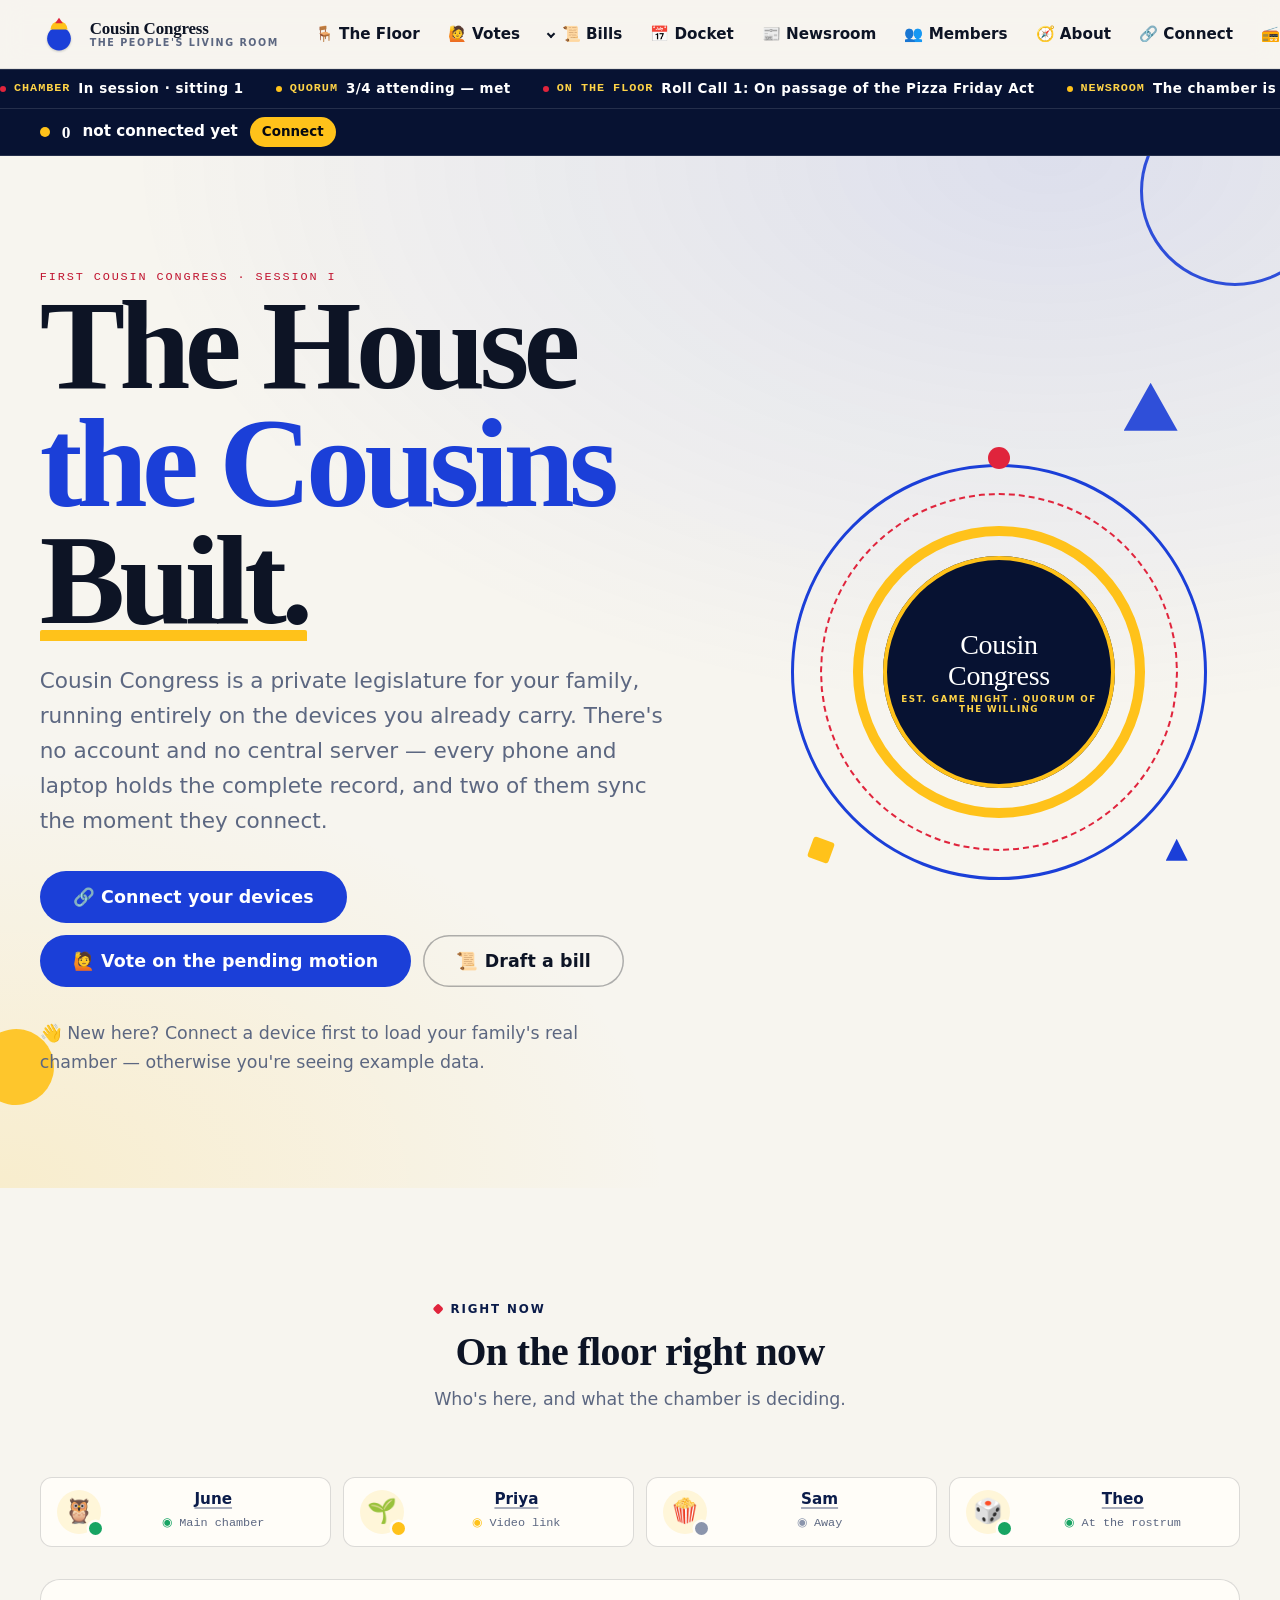
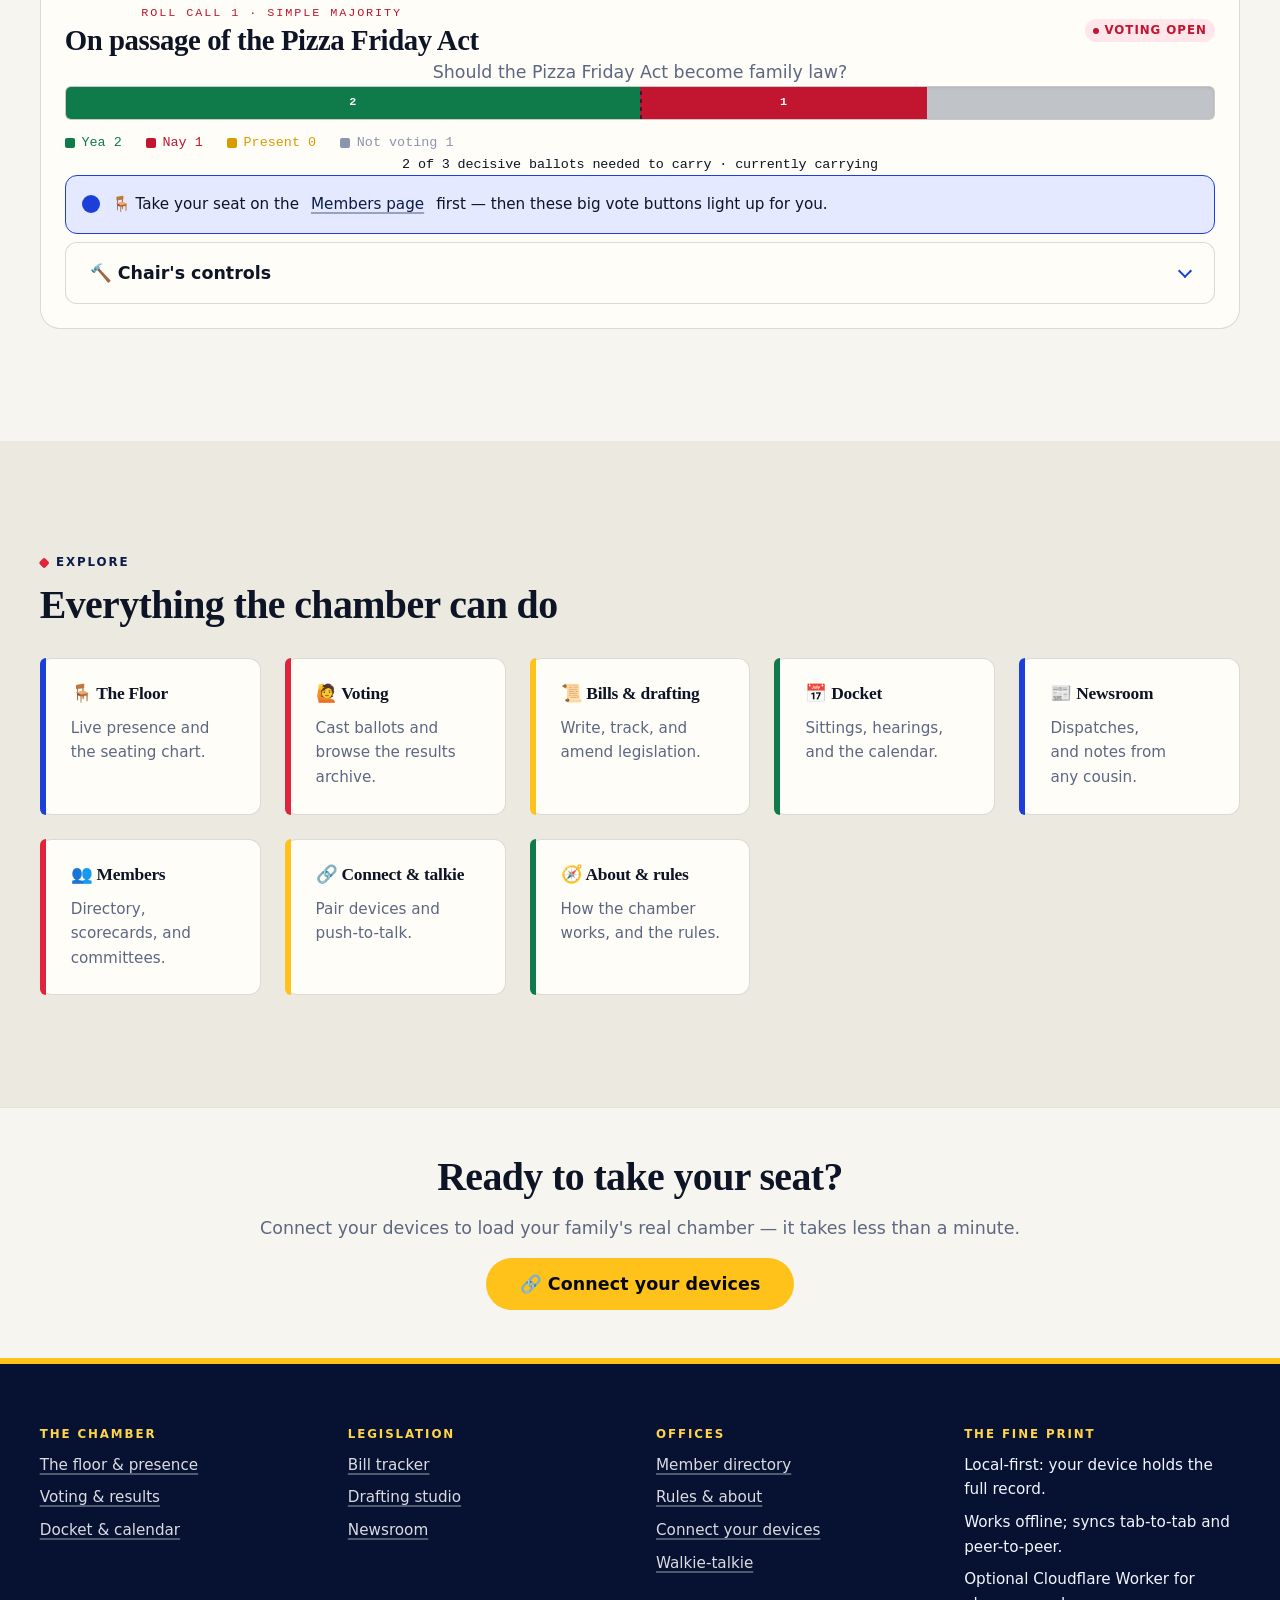
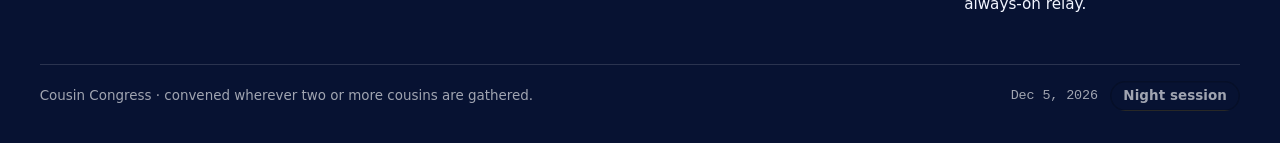
==== commit e5a0d215: "Cousin Congress: local-first E2E-encrypted family legislature A serverless, offline-capable, peer-to" ====
--- a/index.html
+++ b/index.html
@@ -4,17 +4,21 @@
   <meta charset="utf-8">
   <meta name="viewport" content="width=device-width, initial-scale=1">
   <title>Cousin Congress — The People's Living Room</title>
-  <meta name="description" content="The official chamber of the Cousin Congress: live floor presence, roll-call voting, bill drafting, and the public record — running entirely in your browser.">
+  <meta name="description" content="The official chamber of the Cousin Congress: live floor presence, roll-call voting, bill drafting, and the public record — running entirely on your family's own devices.">
   <meta name="color-scheme" content="light dark">
   <meta name="theme-color" content="#0b1c4a">
-  <link rel="icon" href="data:image/svg+xml,%3Csvg%20xmlns='http://www.w3.org/2000/svg'%20viewBox='0%200%20100%20100'%3E%3Ccircle%20cx='36'%20cy='40'%20r='28'%20fill='%231b3fd8'/%3E%3Crect%20x='46'%20y='38'%20width='40'%20height='40'%20rx='7'%20fill='%23ffc21a'/%3E%3Cpath%20d='M28%2094%2050%2058%2072%2094z'%20fill='%23e0243c'/%3E%3C/svg%3E">
+  <link rel="icon" href="data:image/svg+xml,%3Csvg%20xmlns%3D%22http%3A%2F%2Fwww.w3.org%2F2000%2Fsvg%22%20viewBox%3D%220%200%2040%2040%22%3E%3Ccircle%20cx%3D%2220%22%20cy%3D%2224.8%22%20r%3D%2212.5%22%20fill%3D%22%231b3fd8%22%2F%3E%3Cpath%20d%3D%22M11%2C15.3A9%2C9%200%200%201%2029%2C15.3Z%22%20fill%3D%22%23ffc21a%22%2F%3E%3Cpath%20d%3D%22M20%2C2.8L24%2C8.8L16%2C8.8Z%22%20fill%3D%22%23e0243c%22%2F%3E%3C%2Fsvg%3E">
   <link rel="stylesheet" href="css/tokens.css">
   <link rel="stylesheet" href="css/base.css">
   <link rel="stylesheet" href="css/layout.css">
   <link rel="stylesheet" href="css/components.css">
   <link rel="stylesheet" href="css/features.css">
+  <link rel="stylesheet" href="css/connect.css">
+  <link rel="stylesheet" href="css/logo.css">
   <link rel="stylesheet" href="css/pages.css">
   <link rel="stylesheet" href="css/motion.css">
+  <link rel="stylesheet" href="css/emoji.css">
+  <link rel="stylesheet" href="css/moderation.css">
   <link rel="stylesheet" href="css/cursor.css">
   <script type="module" src="js/app.js"></script>
 </head>
@@ -27,7 +31,7 @@
   <header class="masthead">
     <div class="shell shell--wide masthead__inner">
       <a class="brand" href="index.html" aria-label="Cousin Congress home">
-        <span class="brand__seal" aria-hidden="true">CC</span>
+        <span class="brand__mark" data-logo></span>
         <span class="brand__wordmark">
           <span class="brand__name">Cousin Congress</span>
           <span class="brand__sub">The People's Living Room</span>
@@ -40,13 +44,7 @@
 
       <nav class="nav" aria-label="Primary">
         <a class="nav__link" href="floor.html">🪑 The Floor</a>
-        <div class="nav__group">
-          <a class="nav__link" href="voting.html">🙋 Votes</a>
-          <ul class="nav__menu">
-            <li><a href="voting.html">Voting <small>Cast and call roll calls</small></a></li>
-            <li><a href="results.html">Results <small>The roll-call archive</small></a></li>
-          </ul>
-        </div>
+        <a class="nav__link" href="voting.html">🙋 Votes</a>
         <div class="nav__group">
           <a class="nav__link" href="bills.html">📜 Bills</a>
           <ul class="nav__menu">
@@ -58,9 +56,9 @@
         <a class="nav__link" href="news.html">📰 Newsroom</a>
         <a class="nav__link" href="members.html">👥 Members</a>
         <a class="nav__link" href="about.html">🧭 About</a>
-        <a class="conn nav__link" data-conn="static" href="sync.html" title="Replication status — chamber devices">
-          <span data-conn-label>Local</span>
-        </a>
+        <a class="nav__link" href="connect.html">🔗 Connect</a>
+        <a class="nav__link" href="connect.html#talkie">📻 Talkie</a>
+        <a class="nav__link notif-bell" href="connect.html#notifications" aria-label="Notifications">🔔<span data-notif-count hidden>0</span></a>
         <a class="btn btn--sm nav__cta" href="voting.html">Cast your vote</a>
       </nav>
     </div>
@@ -80,10 +78,18 @@
       </div>
     </div>
 
+    <div class="link-banner" data-link-banner>
+      <span class="link-banner__dot"></span>
+      <span class="link-banner__count" data-link-count>0</span>
+      <span class="link-banner__text" data-link-text>not connected</span>
+      <a class="link-banner__cta" data-link-cta href="connect.html">Connect</a>
+    </div>
+
+    <div class="shell announce-rail" data-render="announcements"></div>
+
     <main id="main">
       <p class="notice notice--warn shell" style="margin-top:var(--sp-4)" data-boot-error hidden></p>
 
-      <!-- ================================================================ -->
       <section class="hero">
         <div class="deco deco--circle deco--a" data-parallax="spin" aria-hidden="true"></div>
         <div class="deco deco--disc deco--b" data-parallax aria-hidden="true"></div>
@@ -98,33 +104,24 @@
               <span class="hero__underline">Built.</span>
             </h1>
             <p class="hero__lede" data-enter style="--i:2">
-              Presence on the floor, roll-call votes, bills, and the public record —
-              a full legislature that runs in your browser, keeps working offline,
-              and syncs cousin-to-cousin.
+              Cousin Congress is a private legislature for your family, running entirely on the
+              devices you already carry. There's no account and no central server — every phone
+              and laptop holds the complete record, and two of them sync the moment they connect.
             </p>
+
             <div class="hero__actions" data-enter style="--i:3">
-              <a class="btn btn--lg" href="voting.html">Vote on the pending motion</a>
-              <a class="btn btn--ghost btn--lg" href="draft.html">Draft a bill</a>
+              <div class="cluster" data-when="disconnected">
+                <a class="btn btn--lg" href="connect.html">🔗 Connect your devices</a>
+              </div>
+              <div class="cluster" data-when="connected" hidden>
+                <a class="btn btn--lg" href="voting.html">🙋 Vote on the pending motion</a>
+                <a class="btn btn--ghost btn--lg" href="draft.html">📜 Draft a bill</a>
+              </div>
             </div>
-
-            <dl class="hero__facts" data-enter style="--i:4">
-              <div class="hero__fact">
-                <dt>Members enrolled</dt>
-                <dd><span class="counter" style="--tally-to:10"></span></dd>
-              </div>
-              <div class="hero__fact">
-                <dt>Roll calls held</dt>
-                <dd><span class="counter" style="--tally-to:31"></span></dd>
-              </div>
-              <div class="hero__fact">
-                <dt>Measures enacted</dt>
-                <dd><span class="counter" style="--tally-to:3"></span></dd>
-              </div>
-              <div class="hero__fact">
-                <dt>Chamber time</dt>
-                <dd class="u-mono" data-clock>--:--:--</dd>
-              </div>
-            </dl>
+            <p class="u-muted" data-when="disconnected" data-enter style="--i:4;max-width:52ch">
+              👋 New here? Connect a device first to load your family's real chamber —
+              otherwise you're seeing example data.
+            </p>
           </div>
 
           <div class="great-seal gavel-strike" data-enter="scale" style="--i:2" aria-hidden="true">
@@ -141,219 +138,83 @@
         </div>
       </section>
 
-      <!-- ================================================================ -->
-      <section class="section section--tight">
-        <div class="shell">
-          <div class="cluster cluster--between" data-reveal>
-            <div class="cluster" data-render="session">
-              <span class="badge badge--live">In session</span>
-              <span class="u-mono">Sitting 14</span>
-            </div>
-            <a class="link-arrow" href="floor.html">Watch the floor</a>
-          </div>
-          <div style="margin-top:var(--sp-4)" data-reveal data-render="quorum">
-            <div class="skeleton" style="height:34px"></div>
-          </div>
-        </div>
-      </section>
-
-
-      <!-- ================================================================ -->
       <section class="section">
+        <div class="shell u-center stack stack--lg" style="justify-items:center">
+          <header class="section__head" style="text-align:center">
+            <p class="section__eyebrow u-caps" data-reveal>Right now</p>
+            <h2 data-reveal>On the floor right now</h2>
+            <p class="u-muted" data-reveal>Who's here, and what the chamber is deciding.</p>
+          </header>
+
+          <div class="roster" data-render="roster" style="width:100%">
+            <div class="skeleton" style="height:4.5rem"></div>
+            <div class="skeleton" style="height:4.5rem"></div>
+            <div class="skeleton" style="height:4.5rem"></div>
+          </div>
+
+          <div class="stack stack--lg" data-render="openVotes" style="width:100%">
+            <div class="skeleton" style="height:18rem"></div>
+          </div>
+        </div>
+      </section>
+
+      <section class="section section--sunken">
         <div class="shell">
           <header class="section__head">
-            <p class="section__eyebrow u-caps" data-reveal>New here?</p>
-            <h2 data-reveal>Three taps and you're a legislator</h2>
+            <p class="section__eyebrow u-caps" data-reveal>Explore</p>
+            <h2 data-reveal>Everything the chamber can do</h2>
           </header>
-          <div class="grid grid--3">
-            <a class="card card--interactive card--filed" href="members.html" data-cursor="card"
-               data-reveal style="--i:0;--spine:var(--c-blue-600);text-decoration:none;color:inherit">
-              <p class="kicker">Step 1 · 🪑</p>
-              <h3 class="card__title">Take your seat</h3>
-              <p class="u-muted" style="font-size:var(--fs-sm)">Find your card in the member
-                directory and say your secret password. First visit? You get to invent one.</p>
-            </a>
-            <a class="card card--interactive card--filed" href="voting.html" data-cursor="card"
-               data-reveal style="--i:1;--spine:var(--c-red-500);text-decoration:none;color:inherit">
-              <p class="kicker">Step 2 · 🙋</p>
-              <h3 class="card__title">Vote on something</h3>
-              <p class="u-muted" style="font-size:var(--fs-sm)">Yea, Nay, or Present — three big
-                buttons. Watch the tally bar move the moment you tap.</p>
-            </a>
-            <a class="card card--interactive card--filed" href="draft.html" data-cursor="card"
-               data-reveal style="--i:2;--spine:var(--c-yellow-500);text-decoration:none;color:inherit">
-              <p class="kicker">Step 3 · 📜</p>
-              <h3 class="card__title">Write a law</h3>
-              <p class="u-muted" style="font-size:var(--fs-sm)">Draft a bill in the studio and
-                watch it appear on official parchment as you type. Then introduce it for real.</p>
-            </a>
-          </div>
-        </div>
-      </section>
-      <!-- ================================================================ -->
-      <section class="section section--sunken">
-        <div class="shell">
-          <header class="section__head section__head--split">
-            <div>
-              <p class="section__eyebrow u-caps" data-reveal>State of the chamber</p>
-              <h2 data-reveal>The numbers, certified nightly</h2>
-            </div>
-            <p class="u-muted" data-reveal="right">Every figure below is computed from the same
-              replicated record each member's device holds — nobody's copy is more official than yours.</p>
-          </header>
-          <div data-reveal="scale" data-render="kpis" class="kpi-rail">
-            <div class="kpi"><span class="kpi__value">10</span><span class="kpi__label">Members enrolled</span></div>
-            <div class="kpi"><span class="kpi__value">4</span><span class="kpi__label">Bills on file</span></div>
-            <div class="kpi"><span class="kpi__value">4</span><span class="kpi__label">Roll calls held</span></div>
-            <div class="kpi"><span class="kpi__value">3</span><span class="kpi__label">Measures enacted</span></div>
-          </div>
-        </div>
-      </section>
-
-      <!-- ================================================================ -->
-      <section class="section">
-        <div class="shell">
-          <header class="section__head section__head--split">
-            <div>
-              <p class="section__eyebrow u-caps" data-reveal>Division history</p>
-              <h2 data-reveal>How the chamber has divided</h2>
-            </div>
-            <a class="link-arrow" href="results.html" data-reveal="right">Full roll-call archive</a>
-          </header>
-          <div class="panel">
-            <div class="histogram" data-render="histogram">
-              <div class="skeleton" style="flex:1;height:60%"></div>
-              <div class="skeleton" style="flex:1;height:80%"></div>
-              <div class="skeleton" style="flex:1;height:45%"></div>
-              <div class="skeleton" style="flex:1;height:70%"></div>
-            </div>
-          </div>
-        </div>
-      </section>
-
-      <!-- ================================================================ -->
-      <div class="band" aria-hidden="true">
-        <div class="band__track">
-          <span class="band__item">Yea</span>
-          <span class="band__item">Nay</span>
-          <span class="band__item">Present</span>
-          <span class="band__item">Order in the living room</span>
-          <span class="band__item">The gavel is a wooden spoon</span>
-          <span class="band__item">Yea</span>
-          <span class="band__item">Nay</span>
-          <span class="band__item">Present</span>
-          <span class="band__item">Order in the living room</span>
-          <span class="band__item">The gavel is a wooden spoon</span>
-        </div>
-      </div>
-
-      <!-- ================================================================ -->
-      <section class="section">
-        <div class="shell">
-          <header class="section__head">
-            <p class="section__eyebrow u-caps" data-reveal>Civics, briefly</p>
-            <h2 data-reveal>How a bill becomes family law</h2>
-          </header>
-
-          <div class="process">
-            <aside class="process__pin" data-reveal="left">
-              <div class="panel stack">
-                <h3 style="font-family:var(--font-body);font-size:var(--fs-md);font-weight:700">Five stops, one snack break</h3>
-                <p class="u-muted" style="font-size:var(--fs-sm)">
-                  The pipeline on every bill card tracks these same five stages.
-                  Watch the crimson diamond — that's where your bill is standing right now.
-                </p>
-                <ol class="pipeline" data-stage="3" aria-hidden="true">
-                  <li class="pipeline__step">Drafted</li>
-                  <li class="pipeline__step">Introduced</li>
-                  <li class="pipeline__step">Committee</li>
-                  <li class="pipeline__step">Floor</li>
-                  <li class="pipeline__step">Enacted</li>
-                </ol>
-                <a class="btn btn--gold" href="draft.html">Start drafting</a>
-              </div>
-            </aside>
-
-            <ol class="process__steps">
-              <li class="process__step" data-reveal>
-                <div>
-                  <h3>Drafted</h3>
-                  <p>A cousin writes the measure in the drafting studio. The engrossment preview shows
-                  exactly what the chamber will read — parchment, seal, and all.</p>
-                </div>
-              </li>
-              <li class="process__step" data-reveal>
-                <div>
-                  <h3>Introduced</h3>
-                  <p>One click enters it on the calendar, assigns a number, and records the sponsor.
-                  Cosponsors can sign on from any device, anywhere.</p>
-                </div>
-              </li>
-              <li class="process__step" data-reveal>
-                <div>
-                  <h3>Committee</h3>
-                  <p>The committee of referral marks it up. Amendments are filed on the record and
-                  constituents — grandparents included — may comment.</p>
-                </div>
-              </li>
-              <li class="process__step" data-reveal>
-                <div>
-                  <h3>The floor</h3>
-                  <p>The chair calls the roll. Yea, nay, or present — ballots land instantly, tallies
-                  animate live, and the majority line is drawn on the meter.</p>
-                </div>
-              </li>
-              <li class="process__step" data-reveal>
-                <div>
-                  <h3>Enacted</h3>
-                  <p>Carried measures are signed at a ceremony of appropriate pomp and entered into
-                  the archive, which every member's device keeps a full copy of.</p>
-                </div>
-              </li>
-            </ol>
-          </div>
-        </div>
-      </section>
-
-      <!-- ================================================================ -->
-      <section class="section section--sunken">
-        <div class="shell">
-          <header class="section__head section__head--split">
-            <div>
-              <p class="section__eyebrow u-caps" data-reveal>From the newsroom</p>
-              <h2 data-reveal>Latest dispatches</h2>
-            </div>
-            <a class="link-arrow" href="news.html" data-reveal="right">All press releases</a>
-          </header>
-          <div class="news-grid" data-render="news">
-            <div class="skeleton" style="height:14rem"></div>
-            <div class="skeleton" style="height:14rem"></div>
-            <div class="skeleton" style="height:14rem"></div>
-          </div>
-        </div>
-      </section>
-
-      <!-- ================================================================ -->
-      <section class="section">
-        <div class="shell">
-          <div class="subscribe" data-reveal="scale">
-            <div>
-              <p class="u-caps" style="color:var(--c-yellow-400)">The chamber bulletin</p>
-              <h2>Never miss a roll call</h2>
-              <p style="color:rgb(255 255 255 / 0.75);max-width:52ch">
-                One email per sitting: what passed, what failed, and whose district is hosting
-                the reunion. Delivered by the Committee on Communications.
-              </p>
-            </div>
-            <form class="subscribe__form" data-action="subscribe">
-              <div class="field">
-                <label class="field__label u-visually-hidden" for="sub-email">Email address</label>
-                <input class="input" id="sub-email" name="email" type="email" required
-                       placeholder="you@example.com" autocomplete="email">
-              </div>
-              <button class="btn btn--gold" type="submit">Subscribe</button>
-            </form>
-          </div>
+          <div class="grid grid--4">
+            <a class="card card--interactive card--filed" href="floor.html" data-cursor="card" data-reveal
+               style="--i:0;--spine:var(--c-blue-600);text-decoration:none;color:inherit">
+              <h3 class="card__title" style="font-size:var(--fs-md)">🪑 The Floor</h3>
+              <p class="u-muted" style="font-size:var(--fs-sm)">Live presence and the seating chart.</p>
+            </a>
+            <a class="card card--interactive card--filed" href="voting.html" data-cursor="card" data-reveal
+               style="--i:1;--spine:var(--c-red-500);text-decoration:none;color:inherit">
+              <h3 class="card__title" style="font-size:var(--fs-md)">🙋 Voting</h3>
+              <p class="u-muted" style="font-size:var(--fs-sm)">Cast ballots and browse the results archive.</p>
+            </a>
+            <a class="card card--interactive card--filed" href="bills.html" data-cursor="card" data-reveal
+               style="--i:2;--spine:var(--c-yellow-500);text-decoration:none;color:inherit">
+              <h3 class="card__title" style="font-size:var(--fs-md)">📜 Bills & drafting</h3>
+              <p class="u-muted" style="font-size:var(--fs-sm)">Write, track, and amend legislation.</p>
+            </a>
+            <a class="card card--interactive card--filed" href="docket.html" data-cursor="card" data-reveal
+               style="--i:3;--spine:var(--c-green-600);text-decoration:none;color:inherit">
+              <h3 class="card__title" style="font-size:var(--fs-md)">📅 Docket</h3>
+              <p class="u-muted" style="font-size:var(--fs-sm)">Sittings, hearings, and the calendar.</p>
+            </a>
+            <a class="card card--interactive card--filed" href="news.html" data-cursor="card" data-reveal
+               style="--i:4;--spine:var(--c-blue-600);text-decoration:none;color:inherit">
+              <h3 class="card__title" style="font-size:var(--fs-md)">📰 Newsroom</h3>
+              <p class="u-muted" style="font-size:var(--fs-sm)">Dispatches, and notes from any cousin.</p>
+            </a>
+            <a class="card card--interactive card--filed" href="members.html" data-cursor="card" data-reveal
+               style="--i:5;--spine:var(--c-red-500);text-decoration:none;color:inherit">
+              <h3 class="card__title" style="font-size:var(--fs-md)">👥 Members</h3>
+              <p class="u-muted" style="font-size:var(--fs-sm)">Directory, scorecards, and committees.</p>
+            </a>
+            <a class="card card--interactive card--filed" href="connect.html" data-cursor="card" data-reveal
+               style="--i:6;--spine:var(--c-yellow-500);text-decoration:none;color:inherit">
+              <h3 class="card__title" style="font-size:var(--fs-md)">🔗 Connect & talkie</h3>
+              <p class="u-muted" style="font-size:var(--fs-sm)">Pair devices and push-to-talk.</p>
+            </a>
+            <a class="card card--interactive card--filed" href="about.html" data-cursor="card" data-reveal
+               style="--i:7;--spine:var(--c-green-600);text-decoration:none;color:inherit">
+              <h3 class="card__title" style="font-size:var(--fs-md)">🧭 About & rules</h3>
+              <p class="u-muted" style="font-size:var(--fs-sm)">How the chamber works, and the rules.</p>
+            </a>
+          </div>
+        </div>
+      </section>
+
+      <section class="section section--tight">
+        <div class="shell u-center stack" style="justify-items:center;text-align:center">
+          <h2 data-reveal>Ready to take your seat?</h2>
+          <p class="u-muted" data-reveal>Connect your devices to load your family's real chamber
+            — it takes less than a minute.</p>
+          <a class="btn btn--lg btn--gold" href="connect.html" data-reveal>🔗 Connect your devices</a>
         </div>
       </section>
     </main>
@@ -366,8 +227,7 @@
             <h2 class="colophon__title">The chamber</h2>
             <ul class="colophon__list">
               <li><a href="floor.html">The floor & presence</a></li>
-              <li><a href="voting.html">Voting</a></li>
-              <li><a href="results.html">Roll-call results</a></li>
+              <li><a href="voting.html">Voting & results</a></li>
               <li><a href="docket.html">Docket & calendar</a></li>
             </ul>
           </div>
@@ -384,7 +244,8 @@
             <ul class="colophon__list">
               <li><a href="members.html">Member directory</a></li>
               <li><a href="about.html">Rules & about</a></li>
-              <li><a href="sync.html">Chamber devices</a></li>
+              <li><a href="connect.html">Connect your devices</a></li>
+              <li><a href="connect.html#talkie">Walkie-talkie</a></li>
             </ul>
           </div>
           <div>
--- a/css/connect.css
+++ b/css/connect.css
@@ -0,0 +1,483 @@
+/* ==========================================================================
+   connect.css — announcements, the live connection banner, and the pairing
+   surfaces (QR display, scanner, safety words). Kid-scale and loud, because
+   "are we connected?" is the question this whole app hinges on.
+   ========================================================================== */
+
+/* --------------------------------------------------------------------------
+   Announcements — shown to everyone, seated or not
+   -------------------------------------------------------------------------- */
+
+.announce-rail {
+  display: grid;
+  gap: var(--sp-2);
+}
+
+.announce-rail:empty {
+  display: none;
+}
+
+.announce {
+  display: flex;
+  gap: var(--sp-3);
+  align-items: center;
+  padding: var(--sp-3) var(--sp-4);
+  border-radius: var(--r-md);
+  background: var(--tone-bg, var(--present-soft));
+  border: 1px solid var(--tone-edge, var(--c-yellow-600));
+  animation: rise-in var(--dur-3) var(--ease-spring) both;
+}
+
+.announce--info {
+  --tone-bg: var(--accent-soft);
+  --tone-edge: var(--c-blue-600);
+}
+.announce--urgent {
+  --tone-bg: var(--nay-soft);
+  --tone-edge: var(--c-red-600);
+}
+.announce--celebrate {
+  --tone-bg: var(--present-soft);
+  --tone-edge: var(--c-yellow-600);
+}
+
+.announce__icon {
+  font-size: 1.6rem;
+  line-height: 1;
+  flex: 0 0 auto;
+}
+
+.announce__text {
+  font-weight: 650;
+  font-size: var(--fs-md);
+}
+
+.announce__meta {
+  font-family: var(--font-mono);
+  font-size: var(--fs-2xs);
+  color: var(--text-muted);
+}
+
+/* --------------------------------------------------------------------------
+   The live connection banner — peer count front and centre
+   -------------------------------------------------------------------------- */
+
+.link-banner {
+  display: flex;
+  align-items: center;
+  gap: var(--sp-3);
+  padding: var(--sp-2) var(--gutter);
+  background: var(--c-blue-900);
+  color: #fff;
+  font-size: var(--fs-sm);
+  border-bottom: 1px solid color-mix(in oklab, #fff 12%, transparent);
+}
+
+.link-banner__dot {
+  width: 10px;
+  height: 10px;
+  border-radius: 50%;
+  background: var(--absent);
+  flex: 0 0 auto;
+}
+
+.link-banner[data-link="live"] .link-banner__dot {
+  background: var(--c-green-500);
+  animation: pulse-dot 1.8s var(--ease-in-out) infinite;
+}
+.link-banner[data-link="local"] .link-banner__dot {
+  background: var(--c-yellow-500);
+}
+.link-banner[data-link="offline"] .link-banner__dot {
+  background: var(--c-red-500);
+}
+
+.link-banner__count {
+  font-family: var(--font-display);
+  font-weight: 700;
+  font-variant-numeric: tabular-nums;
+  font-size: var(--fs-md);
+}
+
+.link-banner__text {
+  font-weight: 600;
+}
+
+.link-banner__grow {
+  margin-inline-start: auto;
+}
+
+.link-banner__cta {
+  display: inline-flex;
+  align-items: center;
+  gap: 0.4em;
+  padding: 0.3em 0.9em;
+  border-radius: var(--r-pill);
+  background: var(--c-yellow-500);
+  color: var(--c-ink-900);
+  font-weight: 700;
+  font-size: var(--fs-xs);
+  text-decoration: none;
+  white-space: nowrap;
+}
+.link-banner__cta:hover {
+  color: var(--c-ink-900);
+  background: var(--c-yellow-400);
+}
+
+/* A face pile of who is connected. */
+.facepile {
+  display: flex;
+  align-items: center;
+}
+.facepile__face {
+  width: 26px;
+  height: 26px;
+  border-radius: 50%;
+  display: grid;
+  place-items: center;
+  font-size: 0.85rem;
+  background: var(--c-blue-600);
+  box-shadow: 0 0 0 2px var(--c-blue-900);
+  margin-inline-start: -8px;
+}
+.facepile__face:first-child {
+  margin-inline-start: 0;
+}
+
+/* --------------------------------------------------------------------------
+   Connect page — the simple pairing surfaces
+   -------------------------------------------------------------------------- */
+
+.connect-hero {
+  display: grid;
+  gap: var(--sp-5);
+  text-align: center;
+  justify-items: center;
+  padding-block: var(--sp-7);
+}
+
+.connect-choices {
+  display: grid;
+  gap: var(--sp-5);
+  grid-template-columns: repeat(auto-fit, minmax(min(100%, 17rem), 1fr));
+}
+
+.connect-card {
+  display: grid;
+  gap: var(--sp-4);
+  padding: var(--sp-6);
+  border-radius: var(--r-lg);
+  border: 2px solid var(--line);
+  background: var(--bg-raised);
+  text-align: center;
+  justify-items: center;
+}
+
+.connect-card__icon {
+  font-size: 2.6rem;
+  line-height: 1;
+}
+
+.connect-card h3 {
+  font-family: var(--font-body);
+  font-weight: 750;
+}
+
+/* The QR / Seal Card frame. */
+.qr-frame {
+  width: min(100%, 20rem);
+  aspect-ratio: 1;
+  display: grid;
+  place-items: center;
+  padding: var(--sp-4);
+  background: #fff;
+  border-radius: var(--r-lg);
+  border: 3px solid var(--c-blue-600);
+  box-shadow: var(--shadow-2);
+}
+
+.qr-frame svg {
+  width: 100%;
+  height: 100%;
+}
+
+.qr-frame--card {
+  background: transparent;
+  border: 0;
+  padding: 0;
+  box-shadow: none;
+}
+
+/* The scanner viewport. */
+.scanner {
+  position: relative;
+  width: min(100%, 22rem);
+  aspect-ratio: 1;
+  border-radius: var(--r-lg);
+  overflow: hidden;
+  background: var(--bg-sunken);
+  border: 3px solid var(--c-blue-600);
+}
+
+.scanner video {
+  width: 100%;
+  height: 100%;
+  object-fit: cover;
+}
+
+.scanner__reticle {
+  position: absolute;
+  inset: 14%;
+  border: 3px solid var(--c-yellow-500);
+  border-radius: var(--r-md);
+  box-shadow: 0 0 0 100vmax color-mix(in oklab, var(--c-blue-900) 35%, transparent);
+  pointer-events: none;
+}
+
+.scanner__reticle::before {
+  content: "";
+  position: absolute;
+  inset-inline: -3px;
+  height: 3px;
+  background: var(--c-red-500);
+  animation: scan-sweep 2.4s var(--ease-in-out) infinite;
+}
+
+@keyframes scan-sweep {
+  0%,
+  100% {
+    top: 0;
+  }
+  50% {
+    top: calc(100% - 3px);
+  }
+}
+
+@media (prefers-reduced-motion: reduce) {
+  .scanner__reticle::before {
+    animation: none;
+    top: 50%;
+  }
+}
+
+.scanner[hidden],
+.qr-frame[hidden] {
+  display: none;
+}
+
+/* Safety-word confirmation between two paired devices. */
+.safety {
+  display: inline-flex;
+  align-items: center;
+  gap: var(--sp-2);
+  padding: var(--sp-2) var(--sp-4);
+  border-radius: var(--r-pill);
+  background: var(--yea-soft);
+  border: 2px solid var(--c-green-600);
+  font-size: 1.5rem;
+  line-height: 1;
+}
+
+/* The connected-peers list. */
+.peers {
+  display: grid;
+  gap: var(--sp-2);
+}
+
+.peer-row {
+  display: flex;
+  align-items: center;
+  gap: var(--sp-3);
+  padding: var(--sp-3) var(--sp-4);
+  border-radius: var(--r-md);
+  border: 1px solid var(--line);
+  background: var(--bg-raised);
+}
+
+.peer-row__dot {
+  width: 10px;
+  height: 10px;
+  border-radius: 50%;
+  background: var(--c-green-500);
+  flex: 0 0 auto;
+}
+.peer-row[data-state="connecting"] .peer-row__dot {
+  background: var(--c-yellow-500);
+}
+
+.peer-row__safety {
+  margin-inline-start: auto;
+  font-size: 1.2rem;
+}
+
+/* --------------------------------------------------------------------------
+   Walkie-talkie
+   -------------------------------------------------------------------------- */
+
+.walkie {
+  display: grid;
+  gap: var(--sp-4);
+  justify-items: center;
+  padding: var(--sp-5);
+  border-radius: var(--r-lg);
+  border: 2px solid var(--line);
+  background: var(--bg-raised);
+}
+
+.ptt {
+  --ptt-size: clamp(8rem, 40vw, 12rem);
+  width: var(--ptt-size);
+  height: var(--ptt-size);
+  border-radius: 50%;
+  border: 6px solid var(--c-blue-800);
+  background: radial-gradient(circle at 50% 38%, var(--c-blue-500), var(--c-blue-700));
+  color: #fff;
+  font-family: var(--font-display);
+  font-size: var(--fs-lg);
+  font-weight: 700;
+  display: grid;
+  place-items: center;
+  gap: var(--sp-1);
+  cursor: pointer;
+  user-select: none;
+  -webkit-user-select: none;
+  touch-action: none;
+  transition: scale var(--dur-1) var(--ease-spring), box-shadow var(--dur-2) var(--ease-out);
+  box-shadow: var(--shadow-2), inset 0 -6px 14px color-mix(in oklab, #000 30%, transparent);
+}
+
+.ptt:hover {
+  scale: 1.02;
+}
+
+.ptt[data-transmitting="true"] {
+  background: radial-gradient(circle at 50% 38%, var(--c-red-500), var(--c-red-700));
+  border-color: var(--c-red-700);
+  scale: 0.96;
+  box-shadow: 0 0 0 0 var(--c-red-500), var(--shadow-2);
+  animation: ptt-pulse 1.2s var(--ease-in-out) infinite;
+}
+
+@keyframes ptt-pulse {
+  0% {
+    box-shadow: 0 0 0 0 color-mix(in oklab, var(--c-red-500) 70%, transparent), var(--shadow-2);
+  }
+  100% {
+    box-shadow: 0 0 0 28px color-mix(in oklab, var(--c-red-500) 0%, transparent), var(--shadow-2);
+  }
+}
+
+.ptt small {
+  font-family: var(--font-body);
+  font-size: var(--fs-2xs);
+  font-weight: 600;
+  letter-spacing: var(--tracking-wide);
+  text-transform: uppercase;
+  opacity: 0.85;
+}
+
+.walkie__status {
+  min-height: 1.5em;
+  font-weight: 600;
+  text-align: center;
+}
+
+.walkie__speaking {
+  display: inline-flex;
+  align-items: center;
+  gap: var(--sp-2);
+  color: var(--c-red-600);
+  font-weight: 700;
+}
+.walkie__speaking::before {
+  content: "";
+  width: 10px;
+  height: 10px;
+  border-radius: 50%;
+  background: var(--c-red-500);
+  animation: pulse-dot 1s var(--ease-in-out) infinite;
+}
+
+/* --------------------------------------------------------------------------
+   Technical drawer — hidden by default, there for the curious
+   -------------------------------------------------------------------------- */
+
+.tech {
+  border: 1px dashed var(--line-strong);
+  border-radius: var(--r-md);
+  background: var(--bg-sunken);
+}
+
+.tech > summary {
+  padding: var(--sp-3) var(--sp-4);
+  cursor: pointer;
+  font-family: var(--font-mono);
+  font-size: var(--fs-xs);
+  letter-spacing: var(--tracking-wide);
+  text-transform: uppercase;
+  color: var(--text-muted);
+  list-style: none;
+}
+.tech > summary::-webkit-details-marker {
+  display: none;
+}
+.tech > summary::before {
+  content: "⚙ ";
+}
+
+.tech__body {
+  padding: var(--sp-4);
+  border-top: 1px dashed var(--line);
+}
+
+/* The event log. */
+.eventlog {
+  max-height: 22rem;
+  overflow-y: auto;
+  display: grid;
+  gap: 2px;
+  font-family: var(--font-mono);
+  font-size: var(--fs-2xs);
+  background: var(--c-blue-900);
+  color: #cfe;
+  border-radius: var(--r-sm);
+  padding: var(--sp-3);
+}
+
+.eventlog__line {
+  display: grid;
+  grid-template-columns: 5rem 6rem 1fr;
+  gap: var(--sp-3);
+  padding: 2px 0;
+  border-bottom: 1px solid color-mix(in oklab, #fff 8%, transparent);
+}
+
+.eventlog__time {
+  color: color-mix(in oklab, #fff 50%, transparent);
+}
+.eventlog__kind {
+  color: var(--c-yellow-400);
+}
+.eventlog__kind--in {
+  color: #7fe0a8;
+}
+.eventlog__kind--out {
+  color: #8fb8ff;
+}
+.eventlog__kind--err {
+  color: #ff9db0;
+}
+
+.wire {
+  font-family: var(--font-mono);
+  font-size: var(--fs-2xs);
+  white-space: pre-wrap;
+  word-break: break-word;
+  background: var(--c-blue-900);
+  color: #cfe;
+  border-radius: var(--r-sm);
+  padding: var(--sp-4);
+  max-height: 20rem;
+  overflow: auto;
+}
--- a/css/logo.css
+++ b/css/logo.css
@@ -0,0 +1,101 @@
+/* ==========================================================================
+   logo.css — the brand mark: a tiny capitol built from primary shapes
+   (see js/logo.js for the SVG source and the reasoning behind the shapes).
+   Tokens only — the mark's own colours live as var() fallbacks inside the
+   SVG string, this file styles size, motion and interaction, nothing else.
+   ========================================================================== */
+
+/* --------------------------------------------------------------------------
+   Sizing — matches --seal-size on the .brand__seal it replaces, so the mark
+   drops into the existing masthead slot in layout.css without a resize.
+   -------------------------------------------------------------------------- */
+
+.brand__mark {
+  --mark-size: 38px;
+  display: block;
+  width: var(--mark-size);
+  height: var(--mark-size);
+  flex: 0 0 auto;
+  transform-box: fill-box;
+  transform-origin: 50% 50%;
+  transition: scale var(--dur-2) var(--ease-spring), rotate var(--dur-2) var(--ease-spring);
+}
+
+/* A hairline contact shadow keeps the mark grounded on busy backgrounds
+   (the header blur, the dark colophon) without boxing it in a badge. */
+.brand__mark .mark__base {
+  filter: drop-shadow(0 1px 1px color-mix(in oklab, var(--c-ink-900) 22%, transparent));
+}
+
+/* The flag pivots at its own base so it can wave independently of the mark. */
+.brand__mark .mark__flag {
+  transform-box: fill-box;
+  transform-origin: 50% 100%;
+  transition: rotate var(--dur-2) var(--ease-spring);
+}
+
+/* --------------------------------------------------------------------------
+   Idle animation — a gentle bob + nod, so the capitol reads as alive without
+   demanding attention. Ambient motion only runs when the visitor allows it.
+   -------------------------------------------------------------------------- */
+
+@keyframes mark-bob {
+  0%,
+  100% {
+    translate: 0 0;
+    rotate: -2deg;
+  }
+  50% {
+    translate: 0 -3px;
+    rotate: 2deg;
+  }
+}
+
+@keyframes mark-flag-wave {
+  0%,
+  100% {
+    rotate: -3deg;
+  }
+  50% {
+    rotate: 3deg;
+  }
+}
+
+@media (prefers-reduced-motion: no-preference) {
+  .brand__mark {
+    animation: mark-bob 4.8s var(--ease-in-out) infinite;
+  }
+  .brand__mark .mark__flag {
+    animation: mark-flag-wave 2.4s var(--ease-in-out) infinite;
+  }
+}
+
+/* --------------------------------------------------------------------------
+   Hover / focus playfulness — a small spring "pop", pausing the idle loop so
+   the two motions never fight over the same transform.
+   -------------------------------------------------------------------------- */
+
+.brand:hover .brand__mark,
+.brand:focus-visible .brand__mark {
+  scale: 1.12;
+  rotate: -6deg;
+  animation-play-state: paused;
+}
+
+.brand:hover .brand__mark .mark__flag,
+.brand:focus-visible .brand__mark .mark__flag {
+  rotate: 10deg;
+  animation-play-state: paused;
+}
+
+.brand:active .brand__mark {
+  scale: 0.94;
+  rotate: -2deg;
+  transition-duration: var(--dur-1);
+}
+
+.brand:focus-visible .brand__mark {
+  outline: 2px solid var(--focus);
+  outline-offset: 3px;
+  border-radius: 50%;
+}
--- a/css/emoji.css
+++ b/css/emoji.css
@@ -0,0 +1,247 @@
+/* ==========================================================================
+   emoji.css — the badge picker. Sized for the youngest member of the House:
+   every target clears 44px, the selected badge is loud enough to spot from
+   across the sofa, and the whole grid is one tab stop with a visible ring.
+   State comes from the ARIA attributes the picker already has to set, so
+   nothing here needs a second class to be kept in sync.
+   ========================================================================== */
+
+.emoji-picker {
+  --swatch: 56px; /* well over the 44px floor; thumbs, not cursors */
+  display: grid;
+  gap: var(--sp-3);
+  min-width: 0;
+}
+
+/* --------------------------------------------------------------------------
+   Search bar
+   -------------------------------------------------------------------------- */
+
+.emoji-picker__bar {
+  display: flex;
+  flex-wrap: wrap;
+  gap: var(--sp-2);
+  align-items: center;
+}
+
+.emoji-picker__input {
+  flex: 1 1 12rem;
+  min-width: 0;
+  font-size: var(--fs-md);
+  min-height: 44px;
+}
+
+/* Safari draws its own clear button inside type="search"; ours would collide. */
+.emoji-picker__input::-webkit-search-decoration,
+.emoji-picker__input::-webkit-search-results-button {
+  display: none;
+}
+
+.emoji-picker__surprise {
+  flex: 0 0 auto;
+  min-height: 44px;
+}
+
+/* --------------------------------------------------------------------------
+   Group shortcuts
+   -------------------------------------------------------------------------- */
+
+.emoji-picker__jumps {
+  display: flex;
+  flex-wrap: wrap;
+  gap: var(--sp-2);
+}
+
+.emoji-picker__jump {
+  width: 44px;
+  height: 44px;
+  display: grid;
+  place-items: center;
+  padding: 0;
+  font-size: 1.35rem;
+  line-height: 1;
+  border: 2px solid var(--line);
+  border-radius: var(--r-md);
+  background: var(--bg-raised);
+  color: var(--text);
+  cursor: pointer;
+  transition: border-color var(--dur-2) var(--ease-out), scale var(--dur-2) var(--ease-spring);
+}
+
+.emoji-picker__jump:hover {
+  border-color: var(--accent);
+  scale: 1.1;
+}
+
+.emoji-picker__jump:focus-visible {
+  outline: 3px solid var(--focus);
+  outline-offset: 2px;
+}
+
+/* --------------------------------------------------------------------------
+   The scrolling catalogue
+   -------------------------------------------------------------------------- */
+
+.emoji-picker__scroll {
+  position: relative;
+  max-height: min(52vh, 26rem);
+  overflow-y: auto;
+  overscroll-behavior: contain;
+  padding: var(--sp-2);
+  border: 1px solid var(--line);
+  border-radius: var(--r-md);
+  background: var(--bg-sunken);
+  scroll-behavior: smooth;
+}
+
+.emoji-picker__list {
+  display: grid;
+  gap: var(--sp-4);
+}
+
+.emoji-picker__section {
+  display: grid;
+  gap: var(--sp-2);
+  scroll-margin-top: var(--sp-2);
+}
+
+/* Sticky so a child scrolling fast always knows which shelf they are on. */
+.emoji-picker__heading {
+  position: sticky;
+  top: calc(var(--sp-2) * -1);
+  z-index: 1;
+  margin: 0;
+  padding: var(--sp-2) var(--sp-1);
+  font-family: var(--font-body);
+  font-size: var(--fs-2xs);
+  font-weight: 700;
+  letter-spacing: var(--tracking-caps);
+  text-transform: uppercase;
+  color: var(--text-muted);
+  background: var(--bg-sunken);
+}
+
+.emoji-picker__grid {
+  display: grid;
+  grid-template-columns: repeat(auto-fill, minmax(var(--swatch), 1fr));
+  gap: var(--sp-1);
+}
+
+/* --------------------------------------------------------------------------
+   One badge
+   -------------------------------------------------------------------------- */
+
+.emoji-picker__option {
+  position: relative;
+  display: grid;
+  place-items: center;
+  min-width: 44px;
+  min-height: var(--swatch);
+  border: 2px solid transparent;
+  border-radius: var(--r-md);
+  background: var(--bg-raised);
+  cursor: pointer;
+  user-select: none;
+  -webkit-tap-highlight-color: transparent;
+  transition: border-color var(--dur-2) var(--ease-out), background-color var(--dur-2) var(--ease-out),
+    scale var(--dur-2) var(--ease-spring);
+}
+
+.emoji-picker__glyph {
+  font-family: var(--font-body);
+  font-size: 1.85rem;
+  line-height: 1;
+  /* The glyph is the whole point; never let a long emoji font fall back to
+     something that reflows the grid. */
+  pointer-events: none;
+}
+
+.emoji-picker__option:hover {
+  border-color: var(--line-strong);
+  scale: 1.12;
+}
+
+.emoji-picker__option:focus-visible {
+  outline: 3px solid var(--focus);
+  outline-offset: 2px;
+  scale: 1.12;
+}
+
+.emoji-picker__option:active {
+  scale: 0.96;
+}
+
+/* Selected state. Border, fill, size and a tick — a child spotting only one of
+   the four still spots it, and the tick survives a high-contrast mode that
+   flattens the fill. */
+.emoji-picker__option[aria-selected="true"] {
+  border-color: var(--accent);
+  background: var(--accent-soft);
+  scale: 1.08;
+}
+
+.emoji-picker__option[aria-selected="true"]::after {
+  content: "✓";
+  position: absolute;
+  right: -2px;
+  bottom: -2px;
+  width: 1.15em;
+  height: 1.15em;
+  display: grid;
+  place-items: center;
+  border-radius: 50%;
+  background: var(--accent);
+  color: var(--text-on-accent);
+  font-size: var(--fs-xs);
+  font-weight: 800;
+  line-height: 1;
+}
+
+/* --------------------------------------------------------------------------
+   Empty state and the live region
+   -------------------------------------------------------------------------- */
+
+.emoji-picker__empty {
+  margin: 0;
+  padding: var(--sp-6) var(--sp-4);
+  text-align: center;
+  font-size: var(--fs-sm);
+  color: var(--text-muted);
+}
+
+.emoji-picker__status {
+  margin: 0;
+  min-height: 1.2em;
+  font-size: var(--fs-xs);
+  color: var(--text-faint);
+}
+
+/* --------------------------------------------------------------------------
+   Small screens: more badges per row rather than bigger scroll
+   -------------------------------------------------------------------------- */
+
+@media (max-width: 30rem) {
+  .emoji-picker {
+    --swatch: 48px;
+  }
+  .emoji-picker__glyph {
+    font-size: 1.6rem;
+  }
+}
+
+@media (prefers-reduced-motion: reduce) {
+  .emoji-picker__scroll {
+    scroll-behavior: auto;
+  }
+  .emoji-picker__option,
+  .emoji-picker__jump {
+    transition: none;
+  }
+  .emoji-picker__option:hover,
+  .emoji-picker__option:focus-visible,
+  .emoji-picker__option:active,
+  .emoji-picker__jump:hover,
+  .emoji-picker__option[aria-selected="true"] {
+    scale: 1;
+  }
+}
--- a/css/moderation.css
+++ b/css/moderation.css
@@ -0,0 +1,347 @@
+/* ==========================================================================
+   moderation.css — the Chair's controls, security surfacing, chat, and the
+   notification/overlay chrome that the newer subsystems paint into.
+   ========================================================================== */
+
+/* --------------------------------------------------------------------------
+   Frozen overlay — shown to a member the Chair has paused
+   -------------------------------------------------------------------------- */
+
+.frozen-overlay {
+  position: fixed;
+  inset: 0;
+  z-index: var(--z-modal);
+  display: grid;
+  place-items: center;
+  padding: var(--gutter);
+  background: color-mix(in oklab, var(--c-blue-900) 82%, transparent);
+  backdrop-filter: blur(8px);
+}
+
+.frozen-overlay__card {
+  max-width: 26rem;
+  text-align: center;
+  display: grid;
+  gap: var(--sp-3);
+  padding: var(--sp-7);
+  background: var(--bg-raised);
+  border-radius: var(--r-lg);
+  border: 3px solid var(--c-blue-600);
+  box-shadow: var(--shadow-3);
+}
+
+.frozen-overlay__icon {
+  font-size: 3.5rem;
+  animation: pulse-dot 2s var(--ease-in-out) infinite;
+}
+
+/* --------------------------------------------------------------------------
+   Security alert banner — the loud, whole-chamber warning
+   -------------------------------------------------------------------------- */
+
+.security-banner {
+  position: sticky;
+  top: 0;
+  z-index: calc(var(--z-header) + 5);
+  display: flex;
+  align-items: center;
+  gap: var(--sp-3);
+  padding: var(--sp-3) var(--gutter);
+  background: var(--c-red-600);
+  color: #fff;
+  font-weight: 600;
+  font-size: var(--fs-sm);
+  animation: rise-in var(--dur-3) var(--ease-out) both;
+}
+
+.security-banner button {
+  margin-inline-start: auto;
+  width: 30px;
+  height: 30px;
+  border-radius: 50%;
+  background: rgb(255 255 255 / 0.2);
+  color: #fff;
+  font-size: 1.2rem;
+  cursor: pointer;
+  flex: 0 0 auto;
+}
+
+/* --------------------------------------------------------------------------
+   Notifications
+   -------------------------------------------------------------------------- */
+
+.notif-bell {
+  position: relative;
+  display: inline-grid;
+  place-items: center;
+}
+
+[data-notif-count] {
+  position: absolute;
+  top: -6px;
+  right: -6px;
+  min-width: 18px;
+  height: 18px;
+  padding: 0 4px;
+  border-radius: 999px;
+  background: var(--c-red-500);
+  color: #fff;
+  font-size: 0.6rem;
+  font-weight: 800;
+  display: grid;
+  place-items: center;
+  line-height: 1;
+}
+
+.notif {
+  display: flex;
+  gap: var(--sp-3);
+  align-items: flex-start;
+  padding: var(--sp-3) var(--sp-4);
+  border-radius: var(--r-md);
+  border: 1px solid var(--line);
+  background: var(--bg-raised);
+  text-decoration: none;
+  color: inherit;
+  margin-bottom: var(--sp-2);
+}
+
+.notif--unread {
+  border-inline-start: 4px solid var(--c-blue-600);
+  background: color-mix(in oklab, var(--c-blue-600) 5%, var(--bg-raised));
+}
+
+.notif__icon {
+  font-size: 1.3rem;
+  line-height: 1;
+}
+.notif__body {
+  display: grid;
+  gap: 2px;
+  font-size: var(--fs-sm);
+}
+.notif__body span {
+  color: var(--text-muted);
+}
+
+/* --------------------------------------------------------------------------
+   Chat
+   -------------------------------------------------------------------------- */
+
+.chat {
+  display: grid;
+  gap: var(--sp-3);
+  grid-template-rows: 1fr auto;
+  height: min(60vh, 32rem);
+}
+
+.chat__log {
+  overflow-y: auto;
+  display: grid;
+  gap: var(--sp-2);
+  align-content: start;
+  padding: var(--sp-3);
+  border: 1px solid var(--line);
+  border-radius: var(--r-md);
+  background: var(--bg-sunken);
+}
+
+.chat__msg {
+  display: grid;
+  grid-template-columns: auto 1fr;
+  gap: var(--sp-1) var(--sp-3);
+  align-items: baseline;
+}
+.chat__who {
+  font-weight: 700;
+  font-size: var(--fs-xs);
+}
+.chat__text {
+  grid-column: 2;
+  font-size: var(--fs-sm);
+}
+.chat__form {
+  display: flex;
+  gap: var(--sp-2);
+}
+.chat__form .input {
+  flex: 1;
+}
+
+/* --------------------------------------------------------------------------
+   The unified Chair dashboard
+   -------------------------------------------------------------------------- */
+
+.dash {
+  display: grid;
+  gap: var(--sp-5);
+}
+
+.dash__grid {
+  display: grid;
+  gap: var(--sp-4);
+  grid-template-columns: repeat(auto-fit, minmax(min(100%, 20rem), 1fr));
+}
+
+.dash__panel {
+  display: grid;
+  gap: var(--sp-3);
+  padding: var(--sp-4);
+  border: 1px solid var(--line);
+  border-radius: var(--r-md);
+  background: var(--bg-raised);
+  align-content: start;
+}
+
+.dash__panel h3 {
+  font-family: var(--font-body);
+  font-size: var(--fs-md);
+  font-weight: 700;
+}
+
+/* A labelled toggle row. */
+.toggle-row {
+  display: flex;
+  align-items: center;
+  justify-content: space-between;
+  gap: var(--sp-3);
+  padding: var(--sp-2) 0;
+  border-bottom: 1px solid var(--line-hair);
+}
+.toggle-row:last-child {
+  border-bottom: 0;
+}
+
+/* A pill switch built on a checkbox. */
+.switch {
+  position: relative;
+  width: 46px;
+  height: 26px;
+  flex: 0 0 auto;
+}
+.switch input {
+  position: absolute;
+  opacity: 0;
+}
+.switch__track {
+  position: absolute;
+  inset: 0;
+  border-radius: 999px;
+  background: var(--absent);
+  transition: background-color var(--dur-2) var(--ease-out);
+}
+.switch__track::before {
+  content: "";
+  position: absolute;
+  top: 3px;
+  left: 3px;
+  width: 20px;
+  height: 20px;
+  border-radius: 50%;
+  background: #fff;
+  transition: translate var(--dur-2) var(--ease-spring);
+}
+.switch input:checked + .switch__track {
+  background: var(--c-green-600);
+}
+.switch input:checked + .switch__track::before {
+  translate: 20px 0;
+}
+.switch input:focus-visible + .switch__track {
+  outline: 3px solid var(--focus, var(--c-blue-600));
+  outline-offset: 2px;
+}
+
+/* Connection rows in the dashboard: distinguish member vs guest. */
+.conn-row {
+  display: grid;
+  grid-template-columns: auto 1fr auto;
+  gap: var(--sp-1) var(--sp-3);
+  align-items: center;
+  padding: var(--sp-3);
+  border: 1px solid var(--line);
+  border-radius: var(--r-md);
+  background: var(--bg-raised);
+}
+.conn-row__badge {
+  font-size: var(--fs-2xs);
+  font-weight: 800;
+  letter-spacing: var(--tracking-wide);
+  text-transform: uppercase;
+  padding: 0.2em 0.6em;
+  border-radius: var(--r-pill);
+}
+.conn-row__badge--member {
+  background: var(--yea-soft);
+  color: var(--yea);
+}
+.conn-row__badge--guest {
+  background: var(--present-soft);
+  color: var(--c-yellow-600);
+}
+.conn-row__meta {
+  grid-column: 2;
+  font-family: var(--font-mono);
+  font-size: var(--fs-2xs);
+  color: var(--text-muted);
+}
+
+/* Security / watchdog flags. */
+.flag {
+  display: grid;
+  gap: var(--sp-2);
+  padding: var(--sp-3) var(--sp-4);
+  border-radius: var(--r-md);
+  border: 1px solid var(--c-red-500);
+  background: var(--nay-soft);
+  font-size: var(--fs-sm);
+}
+.flag__reasons {
+  font-size: var(--fs-xs);
+  color: var(--text-muted);
+}
+
+/* Connection history log. */
+.connlog {
+  max-height: 18rem;
+  overflow-y: auto;
+  font-family: var(--font-mono);
+  font-size: var(--fs-2xs);
+  display: grid;
+  gap: 2px;
+}
+.connlog__line {
+  display: grid;
+  grid-template-columns: 8rem 6rem 1fr auto;
+  gap: var(--sp-2);
+  padding: 2px 0;
+  border-bottom: 1px solid var(--line-hair);
+}
+.connlog__ev--connected {
+  color: var(--yea);
+}
+.connlog__ev--kicked,
+.connlog__ev--blocked-ip {
+  color: var(--nay);
+}
+.connlog__ev--isolated {
+  color: var(--c-yellow-600);
+}
+
+/* The data explorer for pruning. */
+.explorer-table {
+  width: 100%;
+  border-collapse: collapse;
+  font-size: var(--fs-xs);
+}
+.explorer-table th,
+.explorer-table td {
+  text-align: left;
+  padding: var(--sp-2) var(--sp-3);
+  border-bottom: 1px solid var(--line-hair);
+}
+.explorer-table .is-num {
+  text-align: right;
+  font-family: var(--font-mono);
+  font-variant-numeric: tabular-nums;
+}
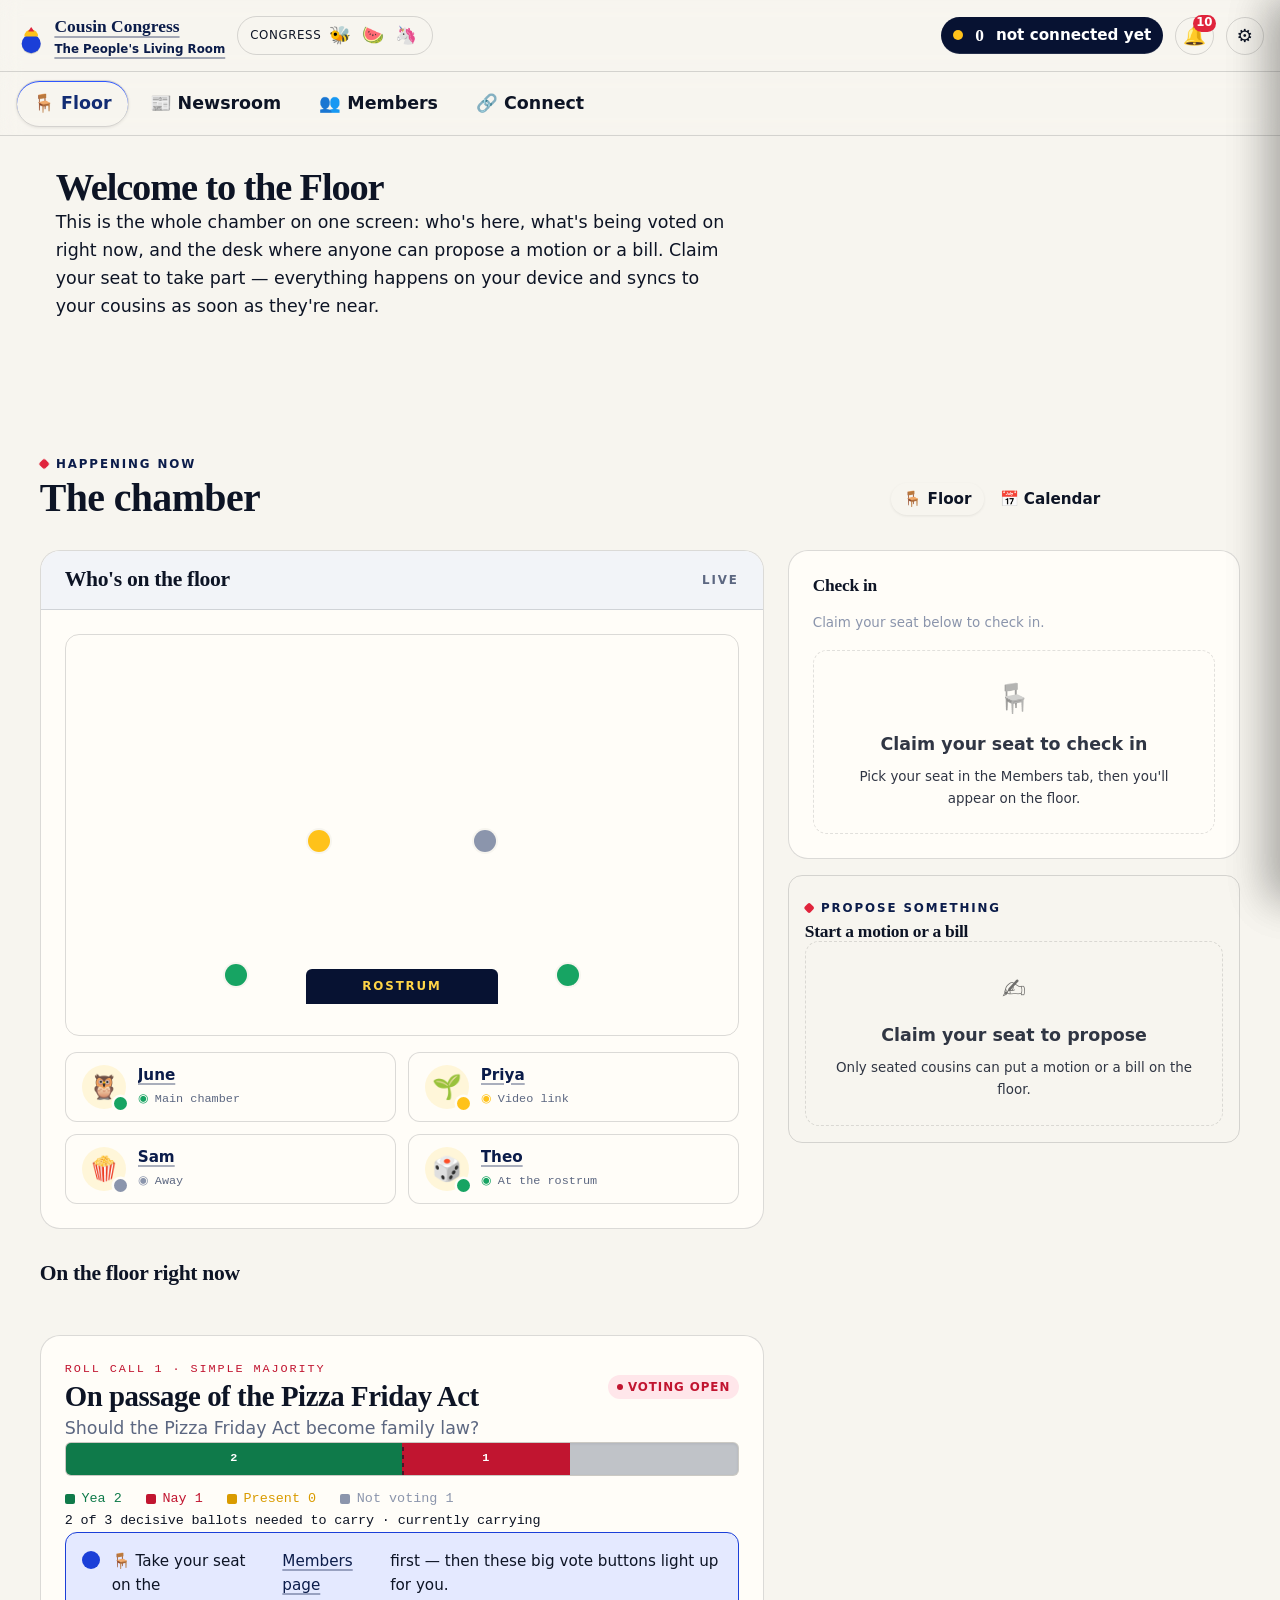
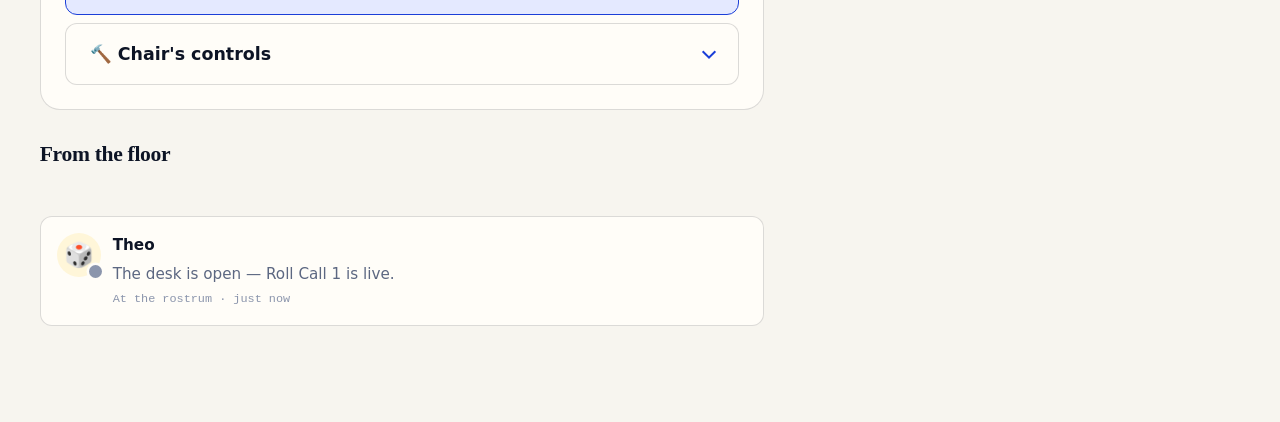
==== commit 00533218: "Redesign the home into a single-page unified dashboard app Collapses the multi-page site into one ta" ====
--- a/index.html
+++ b/index.html
@@ -3,8 +3,8 @@
 <head>
   <meta charset="utf-8">
   <meta name="viewport" content="width=device-width, initial-scale=1">
-  <title>Cousin Congress — The People's Living Room</title>
-  <meta name="description" content="The official chamber of the Cousin Congress: live floor presence, roll-call voting, bill drafting, and the public record — running entirely on your family's own devices.">
+  <title>Cousin Congress · The People's Living Room</title>
+  <meta name="description" content="A pocket-sized family legislature: vote, draft, and keep the record together — local-first, private, and peer-to-peer.">
   <meta name="color-scheme" content="light dark">
   <meta name="theme-color" content="#0b1c4a">
   <link rel="icon" href="data:image/svg+xml,%3Csvg%20xmlns%3D%22http%3A%2F%2Fwww.w3.org%2F2000%2Fsvg%22%20viewBox%3D%220%200%2040%2040%22%3E%3Ccircle%20cx%3D%2220%22%20cy%3D%2224.8%22%20r%3D%2212.5%22%20fill%3D%22%231b3fd8%22%2F%3E%3Cpath%20d%3D%22M11%2C15.3A9%2C9%200%200%201%2029%2C15.3Z%22%20fill%3D%22%23ffc21a%22%2F%3E%3Cpath%20d%3D%22M20%2C2.8L24%2C8.8L16%2C8.8Z%22%20fill%3D%22%23e0243c%22%2F%3E%3C%2Fsvg%3E">
@@ -19,263 +19,458 @@
   <link rel="stylesheet" href="css/motion.css">
   <link rel="stylesheet" href="css/emoji.css">
   <link rel="stylesheet" href="css/moderation.css">
+  <link rel="stylesheet" href="css/dashboard.css">
   <link rel="stylesheet" href="css/cursor.css">
   <script type="module" src="js/app.js"></script>
 </head>
-<body>
-  <a class="u-skip" href="#main">Skip to the floor</a>
-  <div class="progress-rail" aria-hidden="true"><div class="progress-rail__bar"></div></div>
-
-  <input type="checkbox" class="nav-toggle" id="nav-toggle" aria-label="Open the menu">
-
-  <header class="masthead">
-    <div class="shell shell--wide masthead__inner">
-      <a class="brand" href="index.html" aria-label="Cousin Congress home">
-        <span class="brand__mark" data-logo></span>
-        <span class="brand__wordmark">
-          <span class="brand__name">Cousin Congress</span>
-          <span class="brand__sub">The People's Living Room</span>
-        </span>
-      </a>
-
-      <label class="nav-burger" for="nav-toggle" aria-hidden="true">
-        <span class="nav-burger__bars"></span>
-      </label>
-
-      <nav class="nav" aria-label="Primary">
-        <a class="nav__link" href="floor.html">🪑 The Floor</a>
-        <a class="nav__link" href="voting.html">🙋 Votes</a>
-        <div class="nav__group">
-          <a class="nav__link" href="bills.html">📜 Bills</a>
-          <ul class="nav__menu">
-            <li><a href="bills.html">Bill tracker <small>Every measure on file</small></a></li>
-            <li><a href="draft.html">Drafting studio <small>Write and introduce a bill</small></a></li>
-          </ul>
-        </div>
-        <a class="nav__link" href="docket.html">📅 Docket</a>
-        <a class="nav__link" href="news.html">📰 Newsroom</a>
-        <a class="nav__link" href="members.html">👥 Members</a>
-        <a class="nav__link" href="about.html">🧭 About</a>
-        <a class="nav__link" href="connect.html">🔗 Connect</a>
-        <a class="nav__link" href="connect.html#talkie">📻 Talkie</a>
-        <a class="nav__link notif-bell" href="connect.html#notifications" aria-label="Notifications">🔔<span data-notif-count hidden>0</span></a>
-        <a class="btn btn--sm nav__cta" href="voting.html">Cast your vote</a>
-      </nav>
-    </div>
-  </header>
-
-  <div class="page-body">
-    <div class="ticker" aria-label="Chamber ticker">
-      <div class="ticker__track" data-render="ticker">
-        <span class="ticker__item ticker__item--live"><span class="ticker__label">Chamber</span>In session · sitting 14</span>
-        <span class="ticker__item"><span class="ticker__label">On the floor</span>Roll Call 31: the Pizza Friday Establishment Act</span>
-        <span class="ticker__item"><span class="ticker__label">Up next</span>Snack Committee hearing · the kitchen</span>
-        <span aria-hidden="true" style="display:contents">
-          <span class="ticker__item ticker__item--live"><span class="ticker__label">Chamber</span>In session · sitting 14</span>
-          <span class="ticker__item"><span class="ticker__label">On the floor</span>Roll Call 31: the Pizza Friday Establishment Act</span>
-          <span class="ticker__item"><span class="ticker__label">Up next</span>Snack Committee hearing · the kitchen</span>
-        </span>
-      </div>
-    </div>
-
-    <div class="link-banner" data-link-banner>
+<body class="app">
+  <a class="u-skip" href="#main">Skip to content</a>
+
+  <!-- ===== Top bar ===== -->
+  <header class="appbar">
+    <a class="appbar__brand" href="index.html" aria-label="Cousin Congress home">
+      <span class="brand__mark" data-logo></span>
+      <span>Cousin Congress<small>The People's Living Room</small></span>
+    </a>
+
+    <span class="appbar__congress" title="The three-emoji seal of the congress you're connected to. Everyone in the same congress sees the same three.">
+      <span class="appbar__congress-label">Congress</span>
+      <span class="appbar__congress-code" data-congress-code aria-label="Congress seal">· · ·</span>
+    </span>
+
+    <span class="appbar__spacer"></span>
+
+    <span class="link-banner" data-link-banner>
       <span class="link-banner__dot"></span>
       <span class="link-banner__count" data-link-count>0</span>
-      <span class="link-banner__text" data-link-text>not connected</span>
-      <a class="link-banner__cta" data-link-cta href="connect.html">Connect</a>
-    </div>
-
-    <div class="shell announce-rail" data-render="announcements"></div>
-
-    <main id="main">
-      <p class="notice notice--warn shell" style="margin-top:var(--sp-4)" data-boot-error hidden></p>
-
-      <section class="hero">
-        <div class="deco deco--circle deco--a" data-parallax="spin" aria-hidden="true"></div>
-        <div class="deco deco--disc deco--b" data-parallax aria-hidden="true"></div>
-        <div class="deco deco--tri deco--c" data-parallax="down" aria-hidden="true"></div>
-
-        <div class="shell hero__inner">
-          <div>
-            <p class="kicker" data-enter style="--i:0">First Cousin Congress · Session I</p>
-            <h1 class="hero__title" data-enter style="--i:1">
-              The House<br>
-              <em>the Cousins</em>
-              <span class="hero__underline">Built.</span>
-            </h1>
-            <p class="hero__lede" data-enter style="--i:2">
-              Cousin Congress is a private legislature for your family, running entirely on the
-              devices you already carry. There's no account and no central server — every phone
-              and laptop holds the complete record, and two of them sync the moment they connect.
-            </p>
-
-            <div class="hero__actions" data-enter style="--i:3">
-              <div class="cluster" data-when="disconnected">
-                <a class="btn btn--lg" href="connect.html">🔗 Connect your devices</a>
-              </div>
-              <div class="cluster" data-when="connected" hidden>
-                <a class="btn btn--lg" href="voting.html">🙋 Vote on the pending motion</a>
-                <a class="btn btn--ghost btn--lg" href="draft.html">📜 Draft a bill</a>
-              </div>
-            </div>
-            <p class="u-muted" data-when="disconnected" data-enter style="--i:4;max-width:52ch">
-              👋 New here? Connect a device first to load your family's real chamber —
-              otherwise you're seeing example data.
-            </p>
-          </div>
-
-          <div class="great-seal gavel-strike" data-enter="scale" style="--i:2" aria-hidden="true">
-            <div class="great-seal__ring"></div>
-            <div class="great-seal__ring great-seal__ring--dash"></div>
-            <div class="great-seal__ring great-seal__ring--inner"></div>
-            <div class="great-seal__orbit">
-              <span></span><span></span><span></span>
-            </div>
-            <div class="great-seal__core">
-              <span>Cousin<br>Congress<small>Est. game night · quorum of the willing</small></span>
+      <span class="link-banner__text" data-link-text>on their own</span>
+    </span>
+
+    <label class="appbar__icon" for="drawer-notif" title="Notifications" aria-label="Notifications">🔔<span data-notif-count hidden>0</span></label>
+    <label class="appbar__icon" for="drawer-settings" title="Settings" aria-label="Settings">⚙️</label>
+  </header>
+
+  <!-- ===== Tabs (pure CSS) ===== -->
+  <input type="radio" name="tab" id="tab-floor" class="tabin" checked>
+  <input type="radio" name="tab" id="tab-news" class="tabin">
+  <input type="radio" name="tab" id="tab-members" class="tabin">
+  <input type="radio" name="tab" id="tab-connect" class="tabin">
+  <nav class="tabbar" aria-label="Sections">
+    <label for="tab-floor">🪑 Floor</label>
+    <label for="tab-news">📰 Newsroom</label>
+    <label for="tab-members">👥 Members</label>
+    <label for="tab-connect">🔗 Connect</label>
+  </nav>
+
+  <div class="shell announce-rail" data-render="announcements"></div>
+
+  <main class="app__main" id="main">
+
+    <!-- ============================ FLOOR ============================ -->
+    <section class="tabpanel" data-tab="floor">
+      <div class="app-intro shell">
+        <h1 data-enter>Welcome to the Floor</h1>
+        <p data-enter style="--i:1">
+          This is the whole chamber on one screen: who's here, what's being voted on
+          right now, and the desk where anyone can propose a motion or a bill. Claim
+          your seat to take part — everything happens on your device and syncs to your
+          cousins as soon as they're near.
+        </p>
+      </div>
+
+      <!-- floor / calendar mode -->
+      <section class="section section--tight">
+        <div class="shell">
+          <input type="radio" name="mode" id="mode-floor" checked>
+          <input type="radio" name="mode" id="mode-cal">
+          <header class="section__head section__head--split">
+            <div>
+              <p class="section__eyebrow u-caps" data-reveal>Happening now</p>
+              <h2 data-reveal>The chamber</h2>
+            </div>
+            <div class="mode-switch" role="tablist" aria-label="Floor or calendar">
+              <label for="mode-floor">🪑 Floor</label>
+              <label for="mode-cal">📅 Calendar</label>
+            </div>
+          </header>
+
+          <div class="mode-body">
+            <!-- FLOOR MODE -->
+            <div class="mode-pane" data-mode="floor">
+              <div class="floor-grid">
+                <div class="stack stack--lg">
+                  <!-- presence map -->
+                  <div class="panel panel--flush" data-reveal>
+                    <div class="panel__head">
+                      <h3 style="font-size:var(--fs-lg)">Who's on the floor</h3>
+                      <span class="u-caps u-muted">Live</span>
+                    </div>
+                    <div class="panel__body">
+                      <div class="presence-map"><div class="chamber" data-render="chamber"><div class="chamber__rostrum">Rostrum</div></div></div>
+                      <div class="roster" data-render="roster" style="margin-top:var(--sp-4)">
+                        <div class="skeleton" style="height:4.5rem"></div>
+                      </div>
+                    </div>
+                  </div>
+
+                  <!-- current votes, inline (no separate "cast your vote") -->
+                  <section class="stack" data-reveal>
+                    <header class="section__head"><h3 style="font-size:var(--fs-lg)">On the floor right now</h3></header>
+                    <div class="stack stack--lg" data-render="openVotes"><div class="skeleton" style="height:10rem"></div></div>
+                  </section>
+
+                  <!-- status feed -->
+                  <section class="stack" data-reveal>
+                    <header class="section__head"><h3 style="font-size:var(--fs-lg)">From the floor</h3></header>
+                    <ul class="status-feed" data-render="statusFeed"><li class="skeleton" style="height:4rem"></li></ul>
+                  </section>
+                </div>
+
+                <!-- side panel: check-in + propose -->
+                <aside class="floor-aside">
+                  <div class="panel stack">
+                    <h3 style="font-size:var(--fs-md)">Check in</h3>
+                    <p class="field__hint" data-me="seat">Claim your seat below to check in.</p>
+                    <div class="cluster" data-seat-only>
+                      <button class="btn btn--sm" data-action="check-in" data-presence="present" data-location="Main chamber (the living room)">On the floor</button>
+                      <button class="btn btn--gold btn--sm" data-action="check-in" data-presence="remote" data-location="Video link">Remote</button>
+                      <button class="btn btn--ghost btn--sm" data-action="check-in" data-presence="away">Stepping out</button>
+                    </div>
+                    <div class="gated-card" data-seat-locked>
+                      <span class="gated-card__icon">🪑</span>
+                      <strong>Claim your seat to check in</strong>
+                      <span class="gated-card__hint">Pick your seat in the Members tab, then you'll appear on the floor.</span>
+                    </div>
+                  </div>
+
+                  <!-- propose: motion / bill switcher -->
+                  <div class="propose" data-reveal="right">
+                    <p class="section__eyebrow u-caps">Propose something</p>
+                    <h3 style="font-size:var(--fs-md)">Start a motion or a bill</h3>
+                    <div data-seat-only>
+                      <div class="switcher" style="margin-top:var(--sp-3)">
+                        <input class="switcher__radio" type="radio" name="propose" id="propose-motion" checked>
+                        <input class="switcher__radio" type="radio" name="propose" id="propose-bill">
+                        <div class="switcher__tabs" role="tablist">
+                          <label class="switcher__tab" for="propose-motion">🙋 Quick motion</label>
+                          <label class="switcher__tab" for="propose-bill">📜 Write a bill</label>
+                        </div>
+                        <div class="switcher__panels">
+                          <div class="switcher__panel">
+                            <form class="stack" data-action="open-vote">
+                              <p class="u-muted" style="font-size:var(--fs-sm)">🔨 Calling a vote needs the Chair's password.</p>
+                              <div class="field">
+                                <label class="field__label" for="m-title">The question</label>
+                                <input class="input" id="m-title" name="title" required maxlength="140" placeholder="Shall we order pizza tonight?">
+                              </div>
+                              <div class="field">
+                                <label class="field__label" for="m-threshold">Passes with</label>
+                                <select class="select" id="m-threshold" name="threshold">
+                                  <option value="majority" selected>More than half</option>
+                                  <option value="twothirds">Two-thirds</option>
+                                  <option value="unanimous">Everyone</option>
+                                </select>
+                              </div>
+                              <button class="btn btn--danger" type="submit">🔨 Put the question</button>
+                            </form>
+                          </div>
+                          <div class="switcher__panel">
+                            <form class="stack" data-action="submit-bill">
+                              <div class="field">
+                                <label class="field__label" for="b-title">Short title</label>
+                                <input class="input" id="b-title" name="title" required maxlength="120" placeholder="The Backyard Campout Act">
+                              </div>
+                              <div class="field">
+                                <label class="field__label" for="b-summary">What it does</label>
+                                <input class="input" id="b-summary" name="summary" required maxlength="280" placeholder="One line for the tracker.">
+                              </div>
+                              <div class="field">
+                                <label class="field__label" for="b-text">The rule itself</label>
+                                <textarea class="textarea" id="b-text" name="text" required style="min-height:6rem" placeholder="SECTION 1. …"></textarea>
+                              </div>
+                              <button class="btn" type="submit">📜 Introduce the bill</button>
+                              <p class="field__hint">Want the full studio? <a href="draft.html">Open the drafting studio →</a></p>
+                            </form>
+                          </div>
+                        </div>
+                      </div>
+                    </div>
+                    <div class="gated-card" data-seat-locked>
+                      <span class="gated-card__icon">✍️</span>
+                      <strong>Claim your seat to propose</strong>
+                      <span class="gated-card__hint">Only seated cousins can put a motion or a bill on the floor.</span>
+                    </div>
+                  </div>
+
+                  <!-- post a status -->
+                  <form class="panel composer" data-action="post-status" data-seat-only>
+                    <h3 style="font-size:var(--fs-md)">Take the floor</h3>
+                    <div class="field">
+                      <label class="field__label" for="status-text">Your update</label>
+                      <textarea class="textarea" id="status-text" name="text" required maxlength="240" placeholder="The snack hearing is moving to the porch…" style="min-height:5rem"></textarea>
+                    </div>
+                    <button class="btn" type="submit">Post to the floor</button>
+                  </form>
+                </aside>
+              </div>
+            </div>
+
+            <!-- CALENDAR MODE -->
+            <div class="mode-pane" data-mode="cal">
+              <div class="sidebar-layout">
+                <div class="stack">
+                  <div class="panel stack">
+                    <h3 style="font-size:var(--fs-lg)">Quorum call</h3>
+                    <div data-render="quorum"><div class="skeleton" style="height:34px"></div></div>
+                  </div>
+                  <ol class="timeline" data-render="docket"><li class="skeleton" style="height:4rem"></li><li class="skeleton" style="height:4rem"></li></ol>
+                </div>
+                <aside class="sidebar-layout__aside">
+                  <form class="panel stack" data-action="add-docket" data-chair-only>
+                    <h3 style="font-size:var(--fs-md)">Add to the docket</h3>
+                    <div class="field"><label class="field__label" for="d-title">What</label><input class="input" id="d-title" name="title" required placeholder="Snack Committee hearing"></div>
+                    <div class="field"><label class="field__label" for="d-starts">When</label><input class="input" id="d-starts" name="starts" type="datetime-local"></div>
+                    <button class="btn" type="submit">Add event</button>
+                  </form>
+                  <div class="gated-card" data-chair-locked>
+                    <span class="gated-card__icon">🔒</span>
+                    <strong>Ask the Chair</strong>
+                    <span class="gated-card__hint">Only the Chair sets the docket. This is what it looks like for them.</span>
+                  </div>
+                </aside>
+              </div>
             </div>
           </div>
         </div>
       </section>
-
+    </section>
+
+    <!-- ============================ NEWSROOM ============================ -->
+    <section class="tabpanel" data-tab="news">
       <section class="section">
-        <div class="shell u-center stack stack--lg" style="justify-items:center">
-          <header class="section__head" style="text-align:center">
-            <p class="section__eyebrow u-caps" data-reveal>Right now</p>
-            <h2 data-reveal>On the floor right now</h2>
-            <p class="u-muted" data-reveal>Who's here, and what the chamber is deciding.</p>
-          </header>
-
-          <div class="roster" data-render="roster" style="width:100%">
-            <div class="skeleton" style="height:4.5rem"></div>
-            <div class="skeleton" style="height:4.5rem"></div>
-            <div class="skeleton" style="height:4.5rem"></div>
-          </div>
-
-          <div class="stack stack--lg" data-render="openVotes" style="width:100%">
-            <div class="skeleton" style="height:18rem"></div>
+        <div class="shell">
+          <header class="section__head"><p class="section__eyebrow u-caps" data-reveal>The Newsroom</p><h2 data-reveal>Dispatches &amp; notes</h2></header>
+          <div class="sidebar-layout">
+            <div class="news-grid" data-render="news"><div class="skeleton" style="height:10rem"></div></div>
+            <aside class="sidebar-layout__aside stack">
+              <!-- member note: needs a seat -->
+              <form class="panel stack" data-action="post-note" data-seat-only>
+                <h3 style="font-size:var(--fs-md)">📝 Post a note</h3>
+                <div class="field"><label class="field__label" for="n-title">Headline</label><input class="input" id="n-title" name="title" required maxlength="120"></div>
+                <div class="field"><label class="field__label" for="n-body">Your note</label><textarea class="textarea" id="n-body" name="body" required style="min-height:6rem"></textarea></div>
+                <button class="btn" type="submit">Post to the board</button>
+              </form>
+              <div class="gated-card" data-seat-locked>
+                <span class="gated-card__icon">📝</span><strong>Claim your seat to post</strong>
+                <span class="gated-card__hint">Cousins with a seat can post notes to the board.</span>
+              </div>
+
+              <!-- official dispatch + announcement: Chair only -->
+              <form class="panel stack" data-action="post-news" data-chair-only>
+                <h3 style="font-size:var(--fs-md)">📰 Official dispatch</h3>
+                <div class="field"><label class="field__label" for="dn-title">Headline</label><input class="input" id="dn-title" name="title" required maxlength="120"></div>
+                <div class="field"><label class="field__label" for="dn-body">Story</label><textarea class="textarea" id="dn-body" name="body" required style="min-height:5rem"></textarea></div>
+                <button class="btn" type="submit">Publish dispatch</button>
+              </form>
+              <form class="panel stack" data-action="post-announcement" data-chair-only>
+                <h3 style="font-size:var(--fs-md)">📣 Announce to everyone</h3>
+                <p class="u-muted" style="font-size:var(--fs-xs)">Reaches every device, seated or not.</p>
+                <div class="field"><label class="field__label" for="a-text">Message</label><input class="input" id="a-text" name="text" required maxlength="200"></div>
+                <button class="btn" type="submit">Announce</button>
+              </form>
+              <div class="gated-card" data-chair-locked>
+                <span class="gated-card__icon">🔒</span><strong>Ask the Chair</strong>
+                <span class="gated-card__hint">Official dispatches and chamber-wide announcements come from the Chair.</span>
+              </div>
+            </aside>
           </div>
         </div>
       </section>
+    </section>
+
+    <!-- ============================ MEMBERS ============================ -->
+    <section class="tabpanel" data-tab="members">
+      <section class="section">
+        <div class="shell">
+          <header class="section__head"><p class="section__eyebrow u-caps" data-reveal>The Members</p><h2 data-reveal>Who's in the family congress</h2></header>
+          <div class="grid grid--3" id="directory" data-filter-scope data-render="directory">
+            <div class="skeleton" style="height:8rem"></div><div class="skeleton" style="height:8rem"></div><div class="skeleton" style="height:8rem"></div>
+          </div>
+        </div>
+      </section>
 
       <section class="section section--sunken">
         <div class="shell">
-          <header class="section__head">
-            <p class="section__eyebrow u-caps" data-reveal>Explore</p>
-            <h2 data-reveal>Everything the chamber can do</h2>
-          </header>
-          <div class="grid grid--4">
-            <a class="card card--interactive card--filed" href="floor.html" data-cursor="card" data-reveal
-               style="--i:0;--spine:var(--c-blue-600);text-decoration:none;color:inherit">
-              <h3 class="card__title" style="font-size:var(--fs-md)">🪑 The Floor</h3>
-              <p class="u-muted" style="font-size:var(--fs-sm)">Live presence and the seating chart.</p>
-            </a>
-            <a class="card card--interactive card--filed" href="voting.html" data-cursor="card" data-reveal
-               style="--i:1;--spine:var(--c-red-500);text-decoration:none;color:inherit">
-              <h3 class="card__title" style="font-size:var(--fs-md)">🙋 Voting</h3>
-              <p class="u-muted" style="font-size:var(--fs-sm)">Cast ballots and browse the results archive.</p>
-            </a>
-            <a class="card card--interactive card--filed" href="bills.html" data-cursor="card" data-reveal
-               style="--i:2;--spine:var(--c-yellow-500);text-decoration:none;color:inherit">
-              <h3 class="card__title" style="font-size:var(--fs-md)">📜 Bills & drafting</h3>
-              <p class="u-muted" style="font-size:var(--fs-sm)">Write, track, and amend legislation.</p>
-            </a>
-            <a class="card card--interactive card--filed" href="docket.html" data-cursor="card" data-reveal
-               style="--i:3;--spine:var(--c-green-600);text-decoration:none;color:inherit">
-              <h3 class="card__title" style="font-size:var(--fs-md)">📅 Docket</h3>
-              <p class="u-muted" style="font-size:var(--fs-sm)">Sittings, hearings, and the calendar.</p>
-            </a>
-            <a class="card card--interactive card--filed" href="news.html" data-cursor="card" data-reveal
-               style="--i:4;--spine:var(--c-blue-600);text-decoration:none;color:inherit">
-              <h3 class="card__title" style="font-size:var(--fs-md)">📰 Newsroom</h3>
-              <p class="u-muted" style="font-size:var(--fs-sm)">Dispatches, and notes from any cousin.</p>
-            </a>
-            <a class="card card--interactive card--filed" href="members.html" data-cursor="card" data-reveal
-               style="--i:5;--spine:var(--c-red-500);text-decoration:none;color:inherit">
-              <h3 class="card__title" style="font-size:var(--fs-md)">👥 Members</h3>
-              <p class="u-muted" style="font-size:var(--fs-sm)">Directory, scorecards, and committees.</p>
-            </a>
-            <a class="card card--interactive card--filed" href="connect.html" data-cursor="card" data-reveal
-               style="--i:6;--spine:var(--c-yellow-500);text-decoration:none;color:inherit">
-              <h3 class="card__title" style="font-size:var(--fs-md)">🔗 Connect & talkie</h3>
-              <p class="u-muted" style="font-size:var(--fs-sm)">Pair devices and push-to-talk.</p>
-            </a>
-            <a class="card card--interactive card--filed" href="about.html" data-cursor="card" data-reveal
-               style="--i:7;--spine:var(--c-green-600);text-decoration:none;color:inherit">
-              <h3 class="card__title" style="font-size:var(--fs-md)">🧭 About & rules</h3>
-              <p class="u-muted" style="font-size:var(--fs-sm)">How the chamber works, and the rules.</p>
-            </a>
+          <header class="section__head"><p class="section__eyebrow u-caps" data-reveal>The Chair's office</p><h2 data-reveal>Run the roster</h2></header>
+          <div class="sidebar-layout">
+            <form class="panel stack" data-action="add-member" data-chair-only>
+              <h3 style="font-size:var(--fs-md)">Enrol a cousin</h3>
+              <div class="field"><label class="field__label" for="mm-name">Name</label><input class="input" id="mm-name" name="name" required maxlength="60"></div>
+              <div class="field"><label class="field__label" for="mm-icon">Emoji</label><input class="input" id="mm-icon" name="icon" maxlength="8" placeholder="🧒"></div>
+              <label class="cluster" style="font-size:var(--fs-sm)"><input type="checkbox" name="canTalk" checked> Can use the talkie</label>
+              <label class="cluster" style="font-size:var(--fs-sm)"><input type="checkbox" name="canChat"> Can use chat</label>
+              <button class="btn" type="submit">Enrol member</button>
+            </form>
+            <div class="gated-card" data-chair-locked>
+              <span class="gated-card__icon">🔒</span><strong>Ask the Chair</strong>
+              <span class="gated-card__hint">Enrolling members, clearing example data, and moderation live with the Chair. Open Settings ⚙️ to unlock the gavel.</span>
+            </div>
+            <aside class="sidebar-layout__aside stack" data-chair-only>
+              <div class="panel stack">
+                <h3 style="font-size:var(--fs-md)">Officers &amp; committees</h3>
+                <div class="rows" data-render="provision"></div>
+                <button class="btn btn--ghost btn--sm" data-action="clear-demo">🧹 Clear the example data</button>
+              </div>
+            </aside>
           </div>
         </div>
       </section>
-
-      <section class="section section--tight">
-        <div class="shell u-center stack" style="justify-items:center;text-align:center">
-          <h2 data-reveal>Ready to take your seat?</h2>
-          <p class="u-muted" data-reveal>Connect your devices to load your family's real chamber
-            — it takes less than a minute.</p>
-          <a class="btn btn--lg btn--gold" href="connect.html" data-reveal>🔗 Connect your devices</a>
-        </div>
-      </section>
-    </main>
-
-    <!-- ================================================================== -->
-    <footer class="colophon">
-      <div class="shell">
-        <div class="colophon__grid">
-          <div>
-            <h2 class="colophon__title">The chamber</h2>
-            <ul class="colophon__list">
-              <li><a href="floor.html">The floor & presence</a></li>
-              <li><a href="voting.html">Voting & results</a></li>
-              <li><a href="docket.html">Docket & calendar</a></li>
-            </ul>
-          </div>
-          <div>
-            <h2 class="colophon__title">Legislation</h2>
-            <ul class="colophon__list">
-              <li><a href="bills.html">Bill tracker</a></li>
-              <li><a href="draft.html">Drafting studio</a></li>
-              <li><a href="news.html">Newsroom</a></li>
-            </ul>
-          </div>
-          <div>
-            <h2 class="colophon__title">Offices</h2>
-            <ul class="colophon__list">
-              <li><a href="members.html">Member directory</a></li>
-              <li><a href="about.html">Rules & about</a></li>
-              <li><a href="connect.html">Connect your devices</a></li>
-              <li><a href="connect.html#talkie">Walkie-talkie</a></li>
-            </ul>
-          </div>
-          <div>
-            <h2 class="colophon__title">The fine print</h2>
-            <ul class="colophon__list">
-              <li>Local-first: your device holds the full record.</li>
-              <li>Works offline; syncs tab-to-tab and peer-to-peer.</li>
-              <li>Optional Cloudflare Worker for always-on relay.</li>
-            </ul>
-          </div>
-        </div>
-        <div class="colophon__base">
-          <span>Cousin Congress · convened wherever two or more cousins are gathered.</span>
-          <span class="cluster">
-            <span class="u-mono" data-clock="date">—</span>
-            <button class="btn btn--ghost btn--sm" data-action="theme" aria-pressed="false"
-                    style="color:inherit">Night session</button>
-          </span>
+    </section>
+
+    <!-- ============================ CONNECT ============================ -->
+    <section class="tabpanel" data-tab="connect">
+      <div data-connect>
+        <section class="section">
+          <div class="shell">
+            <header class="section__head"><p class="section__eyebrow u-caps" data-reveal>Connect &amp; talk</p><h2 data-reveal>Link your devices</h2></header>
+            <p class="notice notice--warn" style="margin-top:var(--sp-3)" data-boot-error hidden></p>
+            <div class="connect-choices">
+              <div class="connect-card" data-reveal="left">
+                <span class="connect-card__icon" aria-hidden="true">📷</span>
+                <h3>Scan a code</h3>
+                <p class="u-muted">Point your camera at a cousin's screen.</p>
+                <button class="btn btn--lg" data-action="start-scan" type="button">Start scanning</button>
+                <div class="scanner" data-scanner hidden><video playsinline muted></video><div class="scanner__reticle"></div></div>
+                <button class="btn btn--ghost btn--sm" data-action="stop-scan" type="button">Stop scanning</button>
+                <div class="field" style="width:100%">
+                  <label class="field__label" for="code-file">Or upload a picture of a code</label>
+                  <input type="file" id="code-file" data-code-file accept="image/*">
+                </div>
+                <div data-reply-frame class="qr-frame"></div>
+                <div class="stack" data-answer-out-wrap hidden style="width:100%">
+                  <label class="field__label" for="answer-out">Send this reply back</label>
+                  <textarea class="textarea code-box" id="answer-out" data-answer-out readonly rows="3"></textarea>
+                  <button class="btn btn--gold btn--sm" data-action="copy" data-copy-from="#answer-out" type="button">📋 Copy the reply</button>
+                </div>
+              </div>
+              <div class="connect-card" data-reveal="right">
+                <span class="connect-card__icon" aria-hidden="true">📱</span>
+                <h3>Show my code</h3>
+                <p class="u-muted">Your cousin scans this, or you send it in any chat.</p>
+                <button class="btn btn--lg" data-action="show-code" type="button">Show my code</button>
+                <div class="qr-frame" data-qr-frame></div>
+                <label class="cluster" style="font-size:var(--fs-xs)"><input type="checkbox" data-card-toggle checked> Pretty Seal Card (instead of a plain QR)</label>
+                <div class="stack" data-code-out hidden style="width:100%">
+                  <label class="field__label" for="code-text">Send this to your cousin</label>
+                  <textarea class="textarea code-box" id="code-text" data-code-text readonly rows="3"></textarea>
+                  <button class="btn btn--ghost btn--sm" data-action="copy" data-copy-from="#code-text" type="button">📋 Copy the code</button>
+                  <label class="field__label" for="answer-box">Paste their reply here</label>
+                  <textarea class="textarea code-box" id="answer-box" data-answer-box rows="3" placeholder="Paste the reply code…"></textarea>
+                  <button class="btn" data-action="finish-pair" type="button">🤝 Finish pairing</button>
+                </div>
+              </div>
+            </div>
+          </div>
+        </section>
+
+        <section class="section section--sunken">
+          <div class="shell">
+            <header class="section__head"><p class="section__eyebrow u-caps" data-reveal>Right now</p><h2 data-reveal>Who's connected</h2></header>
+            <div class="peers" data-peer-list data-reveal><p class="empty">No devices connected yet. Show your code, or scan a cousin's.</p></div>
+          </div>
+        </section>
+
+        <!-- walkie-talkie lives in Connect -->
+        <section class="section" id="talkie">
+          <div class="shell u-center stack" style="justify-items:center">
+            <p class="section__eyebrow u-caps" data-reveal>📻 Talkie</p>
+            <h2 data-reveal>Push to talk</h2>
+            <p class="u-muted" data-reveal style="max-width:44ch;text-align:center">Hold the button, say your piece, let go. Every connected cousin hears it live.</p>
+            <div class="walkie" data-reveal="scale">
+              <button class="ptt" data-ptt type="button" data-transmitting="false">Talk<small>Hold to talk</small></button>
+              <div class="walkie__status" data-walkie-status>Hold the button to talk.</div>
+            </div>
+          </div>
+        </section>
+
+        <section class="section section--sunken" id="chat">
+          <div class="shell">
+            <header class="section__head"><p class="section__eyebrow u-caps" data-reveal>💬 Chat</p><h2 data-reveal>Chamber chat</h2><p class="u-muted" data-reveal>The Chair switches chat on per cousin. <span data-chat-note></span></p></header>
+            <div class="chat" data-reveal>
+              <div class="chat__log" data-chat-log><p class="empty">No messages yet.</p></div>
+              <form class="chat__form" data-action="chat-send"><input class="input" id="chat-input" name="text" maxlength="500" placeholder="Say something…" autocomplete="off"><button class="btn" type="submit">Send</button></form>
+            </div>
+          </div>
+        </section>
+      </div>
+    </section>
+  </main>
+
+  <!-- ===== Notifications drawer ===== -->
+  <input type="checkbox" id="drawer-notif" class="drawerin">
+  <label class="drawer-scrim" for="drawer-notif" aria-hidden="true"></label>
+  <aside class="drawer drawer--notif" aria-label="Notifications">
+    <div class="drawer__head">
+      <h2 style="font-size:var(--fs-lg)">🔔 Notifications</h2>
+      <label class="drawer__close" for="drawer-notif" aria-label="Close">✕</label>
+    </div>
+    <div class="cluster">
+      <button class="btn btn--ghost btn--sm" data-action="notif-enable">Enable pop-ups</button>
+      <button class="btn btn--ghost btn--sm" data-action="notif-read-all">Mark all read</button>
+    </div>
+    <div data-render="notifications"><p class="empty">Nothing yet.</p></div>
+  </aside>
+
+  <!-- ===== Settings drawer ===== -->
+  <input type="checkbox" id="drawer-settings" class="drawerin">
+  <label class="drawer-scrim" for="drawer-settings" aria-hidden="true"></label>
+  <aside class="drawer drawer--settings" aria-label="Settings">
+    <div class="drawer__head">
+      <h2 style="font-size:var(--fs-lg)">⚙️ Settings</h2>
+      <label class="drawer__close" for="drawer-settings" aria-label="Close">✕</label>
+    </div>
+
+    <div class="panel stack">
+      <h3 style="font-size:var(--fs-md)">This device</h3>
+      <button class="btn btn--ghost btn--sm" data-action="theme" aria-pressed="false">🌙 Night session</button>
+      <p class="field__hint">Signed in as <strong data-me="name">a visitor</strong>.</p>
+    </div>
+
+    <div class="panel stack">
+      <h3 style="font-size:var(--fs-md)">🔨 The gavel</h3>
+      <p class="field__hint">The Chair runs votes, the roster, the docket, moderation and data. Unlock it here.</p>
+      <button class="btn btn--sm" data-action="chair-pin">🔨 Unlock / change the Chair's password</button>
+    </div>
+
+    <!-- Chair dashboard: only the Chair sees the real thing -->
+    <div data-chair-only>
+      <div data-chair-dashboard></div>
+    </div>
+    <div class="gated-card" data-chair-locked>
+      <span class="gated-card__icon">🔒</span>
+      <strong>Ask the Chair</strong>
+      <span class="gated-card__hint">Moderation, live connections, the security dashboard and the data explorer are the Chair's. Unlock the gavel above if that's you.</span>
+    </div>
+
+    <details class="tech">
+      <summary>For the curious — how the record moves</summary>
+      <div class="tech__body stack">
+        <div class="eventlog" data-eventlog></div>
+        <pre class="wire" data-wire-format></pre>
+        <div class="cluster" style="padding-top:var(--sp-3);border-top:1px dashed var(--line)">
+          <button class="btn btn--ghost btn--sm" data-action="force-sweep">🔄 Sync now</button>
+          <button class="btn btn--ghost btn--sm" data-action="export-log">💾 Save a copy</button>
+          <button class="btn btn--ghost btn--sm" data-action="import-log">📂 Load a copy</button>
+          <input type="file" id="import-file" accept="application/json,.json" class="u-visually-hidden" aria-label="Import a saved chamber record">
+          <button class="btn btn--danger btn--sm" data-action="reset-replica">🧹 Erase this device</button>
         </div>
       </div>
-    </footer>
-  </div>
+    </details>
+  </aside>
 
   <div class="cursor" aria-hidden="true">
     <div class="cursor__lag">
-      <span class="cursor__ring"></span>
-      <span class="cursor__square"></span>
-      <span class="cursor__tri"></span>
-      <span class="cursor__bar"></span>
-      <span class="cursor__label"></span>
+      <span class="cursor__ring"></span><span class="cursor__square"></span><span class="cursor__tri"></span><span class="cursor__bar"></span><span class="cursor__label"></span>
     </div>
     <div class="cursor__dot"></div>
   </div>
--- a/css/dashboard.css
+++ b/css/dashboard.css
@@ -0,0 +1,164 @@
+/**
+ * dashboard.css — the single-page unified app shell.
+ *
+ * One page, four tabs (Floor / Newsroom / Members / Connect), two icon drawers
+ * (notifications, settings). Tabs and drawers are pure CSS: radio inputs and
+ * checkboxes toggle sibling panels, so switching costs no JS and no navigation.
+ * Access-gated features that a member can't use render as greyed "ask the Chair"
+ * cards rather than showing controls that would do nothing.
+ */
+
+/* --- app frame ----------------------------------------------------------- */
+.app { min-height: 100dvh; display: flex; flex-direction: column; background: var(--bg); }
+
+.appbar {
+  position: sticky; top: 0; z-index: 40;
+  display: flex; align-items: center; gap: var(--sp-3);
+  padding: var(--sp-3) var(--sp-4);
+  background: color-mix(in oklab, var(--surface) 88%, transparent);
+  backdrop-filter: blur(10px);
+  border-bottom: 1px solid var(--line);
+}
+.appbar__brand { display: inline-flex; align-items: center; gap: var(--sp-2); font-family: var(--font-display); font-weight: 800; }
+.appbar__brand [data-logo] { width: 1.9rem; height: 1.9rem; display: inline-block; }
+.appbar__brand small { display: block; font-size: var(--fs-2xs); font-weight: 600; color: var(--muted); font-family: var(--font-body); }
+
+.appbar__congress {
+  display: inline-flex; align-items: center; gap: var(--sp-2);
+  padding: var(--sp-1) var(--sp-3); border-radius: 999px;
+  background: var(--surface-2); border: 1px solid var(--line);
+  font-size: var(--fs-xs);
+}
+.appbar__congress-label { color: var(--muted); text-transform: uppercase; letter-spacing: .05em; font-size: var(--fs-2xs); }
+.appbar__congress-code { font-size: 1.1rem; letter-spacing: .15em; }
+
+.appbar__spacer { flex: 1; }
+
+.appbar__icon {
+  position: relative; cursor: pointer;
+  display: inline-grid; place-items: center;
+  width: 2.4rem; height: 2.4rem; border-radius: 50%;
+  font-size: 1.15rem; background: var(--surface-2); border: 1px solid var(--line);
+  user-select: none;
+}
+.appbar__icon:hover { background: var(--surface-3, var(--surface-2)); }
+.appbar__icon [data-notif-count] {
+  position: absolute; top: -3px; right: -3px; min-width: 1.1rem; height: 1.1rem;
+  padding: 0 3px; border-radius: 999px; background: var(--c-red-500); color: #fff;
+  font-size: var(--fs-2xs); display: grid; place-items: center; font-weight: 700;
+}
+
+/* connection pill inside the bar */
+.appbar .link-banner { position: static; margin: 0; padding: var(--sp-1) var(--sp-3); border-radius: 999px; box-shadow: none; }
+
+/* --- tab bar ------------------------------------------------------------- */
+.tabin { position: absolute; opacity: 0; pointer-events: none; }
+.tabbar {
+  position: sticky; top: calc(2.4rem + var(--sp-3) * 2 + 1px); z-index: 30;
+  display: flex; gap: var(--sp-1); padding: var(--sp-2) var(--sp-4);
+  background: color-mix(in oklab, var(--surface) 88%, transparent);
+  backdrop-filter: blur(10px); border-bottom: 1px solid var(--line);
+  overflow-x: auto; scrollbar-width: none;
+}
+.tabbar::-webkit-scrollbar { display: none; }
+.tabbar label {
+  cursor: pointer; white-space: nowrap; user-select: none;
+  padding: var(--sp-2) var(--sp-4); border-radius: 999px;
+  font-weight: 700; color: var(--muted); border: 1px solid transparent;
+}
+.tabbar label:hover { color: var(--ink); background: var(--surface-2); }
+
+#tab-floor:checked   ~ .tabbar label[for="tab-floor"],
+#tab-news:checked    ~ .tabbar label[for="tab-news"],
+#tab-members:checked ~ .tabbar label[for="tab-members"],
+#tab-connect:checked ~ .tabbar label[for="tab-connect"] {
+  color: var(--c-blue-700, #123); background: var(--surface); border-color: var(--line);
+  box-shadow: 0 1px 0 var(--c-blue-500) inset, var(--shadow-sm, 0 1px 3px rgba(0,0,0,.08));
+}
+
+.tabpanel { display: none; }
+#tab-floor:checked   ~ .app__main .tabpanel[data-tab="floor"],
+#tab-news:checked    ~ .app__main .tabpanel[data-tab="news"],
+#tab-members:checked ~ .app__main .tabpanel[data-tab="members"],
+#tab-connect:checked ~ .app__main .tabpanel[data-tab="connect"] { display: block; animation: tab-in .25s ease both; }
+@media (prefers-reduced-motion: reduce) { .tabpanel { animation: none !important; } }
+@keyframes tab-in { from { opacity: 0; transform: translateY(6px); } to { opacity: 1; transform: none; } }
+
+.app__main { flex: 1; }
+.app__main .shell { padding-top: var(--sp-6); padding-bottom: var(--sp-7); }
+
+/* --- intro over the dashboard -------------------------------------------- */
+.app-intro { padding: var(--sp-6) var(--sp-4) var(--sp-2); }
+.app-intro h1 { font-family: var(--font-display); font-size: clamp(1.6rem, 4vw, 2.4rem); }
+.app-intro p { max-width: 62ch; color: var(--muted); }
+
+/* --- Floor dashboard grid ------------------------------------------------ */
+.floor-grid { display: grid; gap: var(--sp-5); grid-template-columns: 1fr; }
+@media (min-width: 60rem) { .floor-grid { grid-template-columns: 1.6fr 1fr; align-items: start; } }
+.floor-aside { display: grid; gap: var(--sp-4); position: sticky; top: 8rem; }
+
+/* Propose side panel: motion/bill switcher lives here */
+.propose { border: 1px solid var(--line); border-radius: var(--radius-lg, 14px); background: var(--surface); padding: var(--sp-4); }
+
+/* Docket mode toggle: a CSS switch between "floor" and "calendar" views */
+#mode-floor, #mode-cal { position: absolute; opacity: 0; pointer-events: none; }
+.mode-switch { display: inline-flex; gap: var(--sp-1); background: var(--surface-2); border-radius: 999px; padding: 3px; }
+.mode-switch label { cursor: pointer; padding: var(--sp-1) var(--sp-3); border-radius: 999px; font-size: var(--fs-sm); font-weight: 700; color: var(--muted); }
+.section:has(#mode-floor:checked) .mode-switch label[for="mode-floor"],
+.section:has(#mode-cal:checked)   .mode-switch label[for="mode-cal"] { background: var(--surface); color: var(--ink); box-shadow: var(--shadow-sm, 0 1px 3px rgba(0,0,0,.08)); }
+.mode-pane { display: none; }
+#mode-floor:checked ~ .mode-body .mode-pane[data-mode="floor"],
+#mode-cal:checked   ~ .mode-body .mode-pane[data-mode="cal"] { display: block; }
+
+/* --- presence "map" ------------------------------------------------------ */
+.presence-map {
+  position: relative; border: 1px solid var(--line); border-radius: var(--radius-lg, 14px);
+  background:
+    radial-gradient(circle at 30% 30%, color-mix(in oklab, var(--c-blue-500) 12%, transparent), transparent 60%),
+    radial-gradient(circle at 75% 65%, color-mix(in oklab, var(--c-yellow-500) 12%, transparent), transparent 55%),
+    var(--surface);
+  min-height: 12rem; padding: var(--sp-4);
+  display: flex; flex-wrap: wrap; gap: var(--sp-3); align-content: center; justify-content: center;
+}
+.presence-pin { display: grid; justify-items: center; gap: 3px; font-size: var(--fs-2xs); color: var(--muted); width: 4.5rem; text-align: center; }
+.presence-pin__dot { width: 2.6rem; height: 2.6rem; border-radius: 50%; display: grid; place-items: center; font-size: 1.3rem; background: var(--surface-2); border: 2px solid var(--line); }
+.presence-pin[data-presence="present"] .presence-pin__dot { border-color: var(--c-green-500); }
+.presence-pin[data-presence="voting"]  .presence-pin__dot { border-color: var(--c-blue-600); }
+.presence-pin[data-presence="remote"]  .presence-pin__dot { border-color: var(--c-yellow-500); }
+.presence-pin[data-presence="away"]    .presence-pin__dot { opacity: .5; }
+
+/* --- drawers (notifications + settings) ---------------------------------- */
+.drawerin { position: absolute; opacity: 0; pointer-events: none; }
+.drawer {
+  position: fixed; top: 0; right: 0; z-index: 60; height: 100dvh; width: min(420px, 92vw);
+  background: var(--surface); border-left: 1px solid var(--line);
+  box-shadow: -12px 0 40px rgba(0,0,0,.18);
+  transform: translateX(100%); transition: transform .25s ease; overflow-y: auto;
+  padding: var(--sp-5); display: flex; flex-direction: column; gap: var(--sp-4);
+}
+#drawer-notif:checked ~ .drawer--notif,
+#drawer-settings:checked ~ .drawer--settings { transform: none; }
+.drawer__head { display: flex; align-items: center; justify-content: space-between; }
+.drawer__close { cursor: pointer; font-size: 1.3rem; width: 2rem; height: 2rem; display: grid; place-items: center; border-radius: 50%; }
+.drawer__close:hover { background: var(--surface-2); }
+.drawer-scrim { position: fixed; inset: 0; z-index: 55; background: rgba(6,12,30,.4); opacity: 0; pointer-events: none; transition: opacity .2s; }
+#drawer-notif:checked ~ .drawer-scrim,
+#drawer-settings:checked ~ .drawer-scrim { opacity: 1; pointer-events: auto; }
+@media (prefers-reduced-motion: reduce) { .drawer { transition: none; } }
+
+/* --- access-gated greyed cards ------------------------------------------- */
+.gated-card {
+  border: 1px dashed var(--line); border-radius: var(--radius-lg, 14px);
+  background: repeating-linear-gradient(135deg, var(--surface-2), var(--surface-2) 10px, var(--surface) 10px, var(--surface) 20px);
+  padding: var(--sp-5); text-align: center; color: var(--muted);
+  display: grid; gap: var(--sp-2); justify-items: center; opacity: .85;
+}
+.gated-card__icon { font-size: 1.8rem; filter: grayscale(1); opacity: .7; }
+.gated-card strong { color: var(--ink); }
+.gated-card__hint { font-size: var(--fs-xs); }
+
+/* Show real UI only to those with access; show the greyed card to those without. */
+body:not(.is-chair)  [data-chair-only] { display: none !important; }
+body.is-chair        [data-chair-locked] { display: none !important; }
+body:not(.is-seated) [data-seat-only]  { display: none !important; }
+body.is-seated       [data-seat-locked] { display: none !important; }
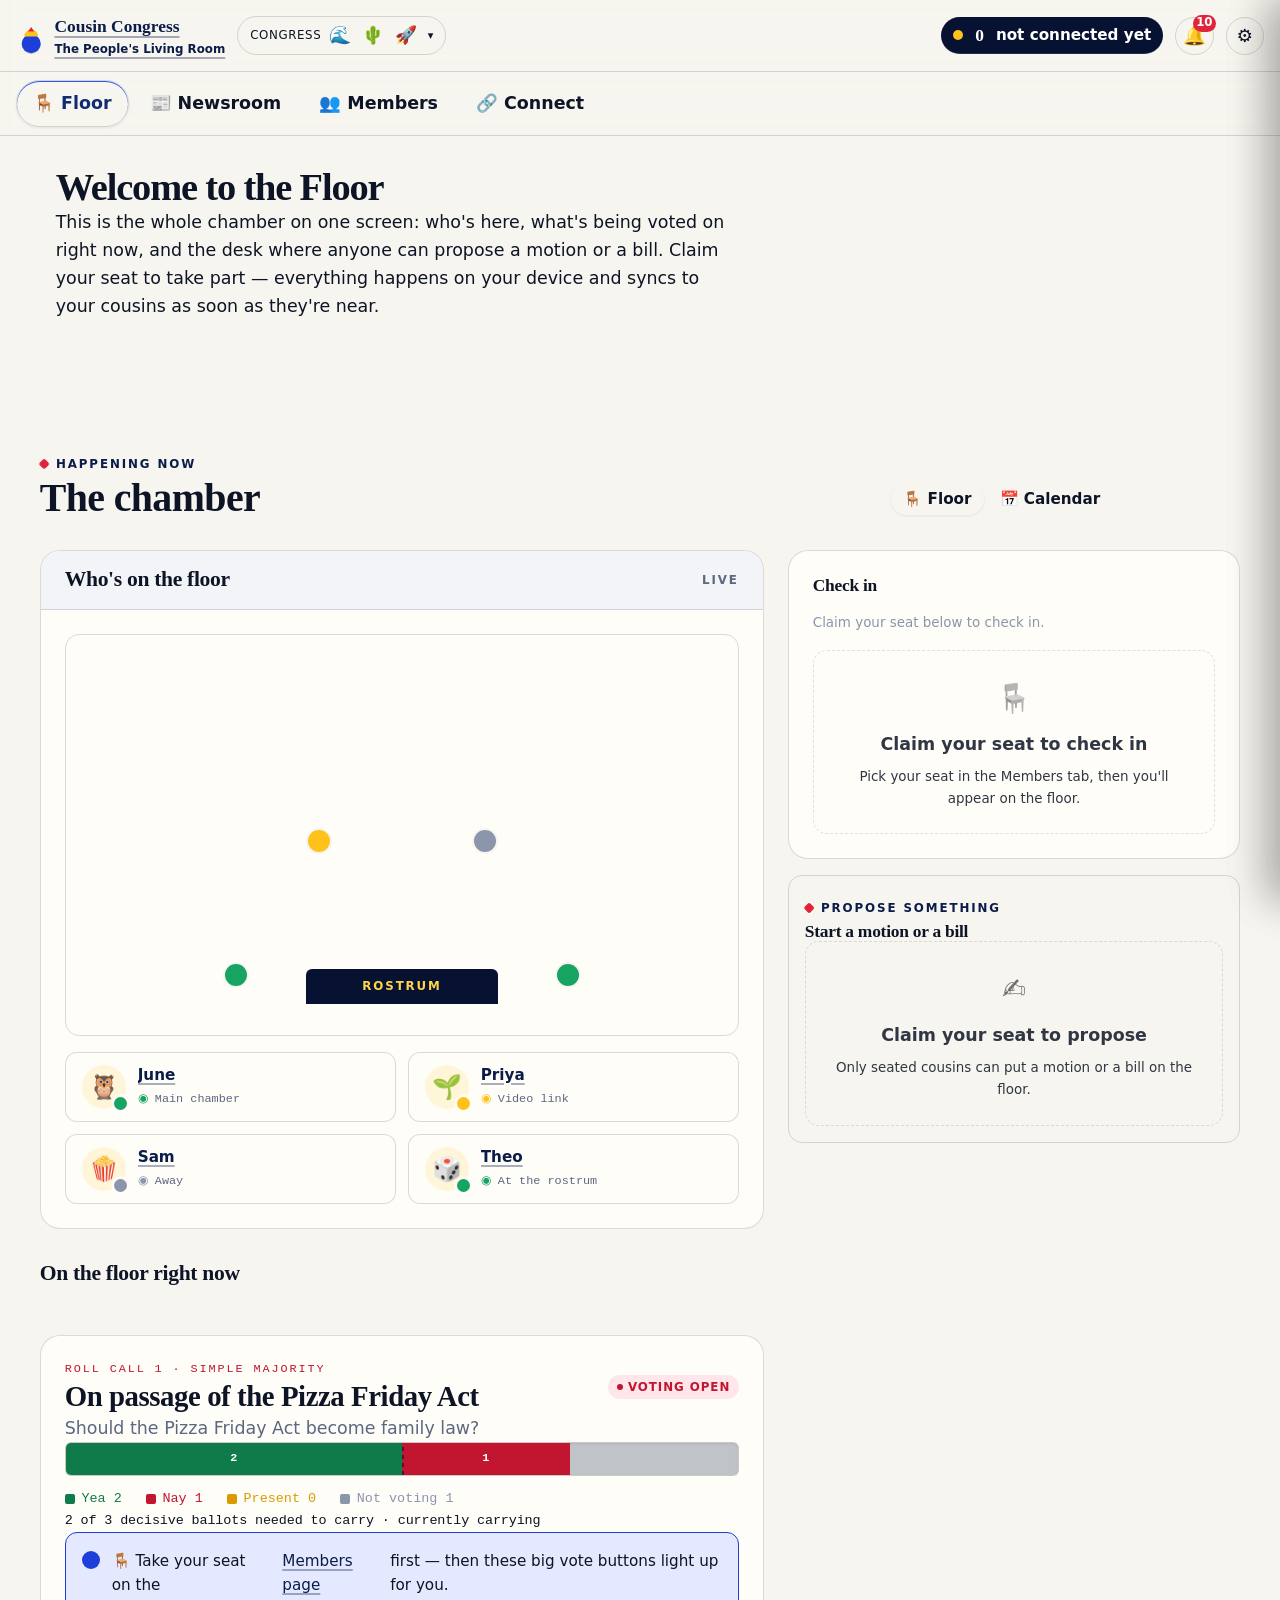
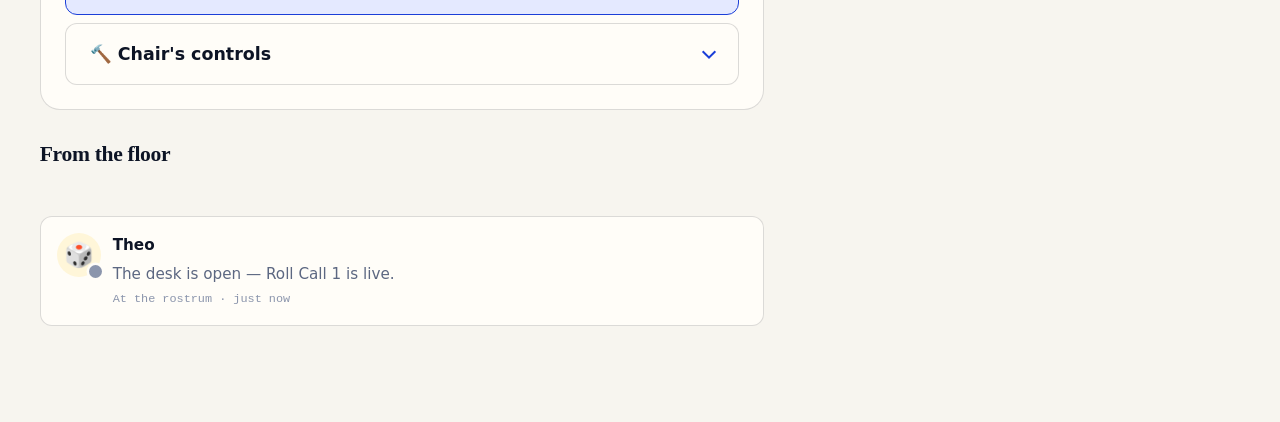
==== commit 95cf8587: "Add clear "how to connect" instructions to the congress seal Tapping the three-emoji congress seal i" ====
--- a/index.html
+++ b/index.html
@@ -26,6 +26,9 @@
 <body class="app">
   <a class="u-skip" href="#main">Skip to content</a>
 
+  <!-- toggle for the "how to connect" popover on the congress seal -->
+  <input type="checkbox" id="congress-help" class="drawerin">
+
   <!-- ===== Top bar ===== -->
   <header class="appbar">
     <a class="appbar__brand" href="index.html" aria-label="Cousin Congress home">
@@ -33,10 +36,12 @@
       <span>Cousin Congress<small>The People's Living Room</small></span>
     </a>
 
-    <span class="appbar__congress" title="The three-emoji seal of the congress you're connected to. Everyone in the same congress sees the same three.">
+    <label class="appbar__congress" for="congress-help" role="button" tabindex="0"
+           title="Your congress's three-emoji seal — tap for how to connect.">
       <span class="appbar__congress-label">Congress</span>
       <span class="appbar__congress-code" data-congress-code aria-label="Congress seal">· · ·</span>
-    </span>
+      <span class="appbar__congress-caret" aria-hidden="true">▾</span>
+    </label>
 
     <span class="appbar__spacer"></span>
 
@@ -468,6 +473,30 @@
     </details>
   </aside>
 
+  <!-- ===== "How to connect" popover, anchored to the congress seal ===== -->
+  <label class="drawer-scrim congress-scrim" for="congress-help" aria-hidden="true"></label>
+  <div class="congress-pop" role="dialog" aria-label="How to connect to a congress">
+    <div class="congress-pop__head">
+      <strong>Your congress <span class="appbar__congress-code" data-congress-code>· · ·</span></strong>
+      <label class="drawer__close" for="congress-help" aria-label="Close">✕</label>
+    </div>
+    <p>Those three emoji are your congress's <strong>secret handshake</strong>. Everyone
+       connected to the same congress sees the <strong>same three</strong> — that's how you
+       know you're all in the same room.</p>
+    <ol class="congress-pop__steps">
+      <li>Open the <strong>🔗 Connect</strong> tab.</li>
+      <li>One cousin taps <strong>Show my code</strong>; the other taps <strong>Scan a code</strong>
+          (or pastes it in).</li>
+      <li>Send the <strong>reply code</strong> back the same way to finish.</li>
+      <li>Once you're linked, you'll <strong>both show the same three emoji</strong> up here. 🎉</li>
+    </ol>
+    <p class="u-muted" style="font-size:var(--fs-xs)">
+      Different emoji after connecting? You joined <em>different</em> congresses — re-pair using
+      <em>one</em> person's code so everyone lands in the same one.
+    </p>
+    <label class="btn btn--sm" for="tab-connect">🔗 Take me to Connect</label>
+  </div>
+
   <div class="cursor" aria-hidden="true">
     <div class="cursor__lag">
       <span class="cursor__ring"></span><span class="cursor__square"></span><span class="cursor__tri"></span><span class="cursor__bar"></span><span class="cursor__label"></span>
--- a/css/dashboard.css
+++ b/css/dashboard.css
@@ -29,8 +29,30 @@
   background: var(--surface-2); border: 1px solid var(--line);
   font-size: var(--fs-xs);
 }
+.appbar__congress { cursor: pointer; user-select: none; }
+.appbar__congress:hover { background: var(--surface-3, var(--surface-2)); border-color: var(--c-blue-500); }
 .appbar__congress-label { color: var(--muted); text-transform: uppercase; letter-spacing: .05em; font-size: var(--fs-2xs); }
 .appbar__congress-code { font-size: 1.1rem; letter-spacing: .15em; }
+.appbar__congress-caret { color: var(--muted); font-size: .7rem; }
+
+/* "How to connect" popover, anchored under the congress seal */
+.congress-scrim { background: transparent; }
+.congress-pop {
+  position: fixed; z-index: 100; top: 7.6rem;
+  left: 50%; transform: translateX(-50%);
+  width: min(30rem, 94vw); max-height: 80dvh; overflow-y: auto;
+  background: light-dark(#ffffff, #121a30);
+  border: 1px solid var(--line); border-radius: var(--radius-lg, 14px);
+  box-shadow: 0 18px 50px rgba(6,12,30,.28); padding: var(--sp-4);
+  display: none; animation: tab-in .2s ease both;
+}
+#congress-help:checked ~ .congress-pop { display: block; }
+.congress-pop__head { display: flex; align-items: center; justify-content: space-between; gap: var(--sp-3); margin-bottom: var(--sp-2); }
+.congress-pop__head strong { display: inline-flex; align-items: center; gap: var(--sp-2); font-size: var(--fs-md); }
+.congress-pop p { margin: var(--sp-2) 0; }
+.congress-pop__steps { margin: var(--sp-3) 0; padding-left: 1.3em; display: grid; gap: var(--sp-2); }
+.congress-pop__steps li { line-height: 1.4; }
+@media (min-width: 46rem) { .congress-pop { left: 1.5rem; transform: none; } }
 
 .appbar__spacer { flex: 1; }
 
@@ -143,7 +165,8 @@
 .drawer__close:hover { background: var(--surface-2); }
 .drawer-scrim { position: fixed; inset: 0; z-index: 55; background: rgba(6,12,30,.4); opacity: 0; pointer-events: none; transition: opacity .2s; }
 #drawer-notif:checked ~ .drawer-scrim,
-#drawer-settings:checked ~ .drawer-scrim { opacity: 1; pointer-events: auto; }
+#drawer-settings:checked ~ .drawer-scrim,
+#congress-help:checked ~ .congress-scrim { opacity: 1; pointer-events: auto; }
 @media (prefers-reduced-motion: reduce) { .drawer { transition: none; } }
 
 /* --- access-gated greyed cards ------------------------------------------- */
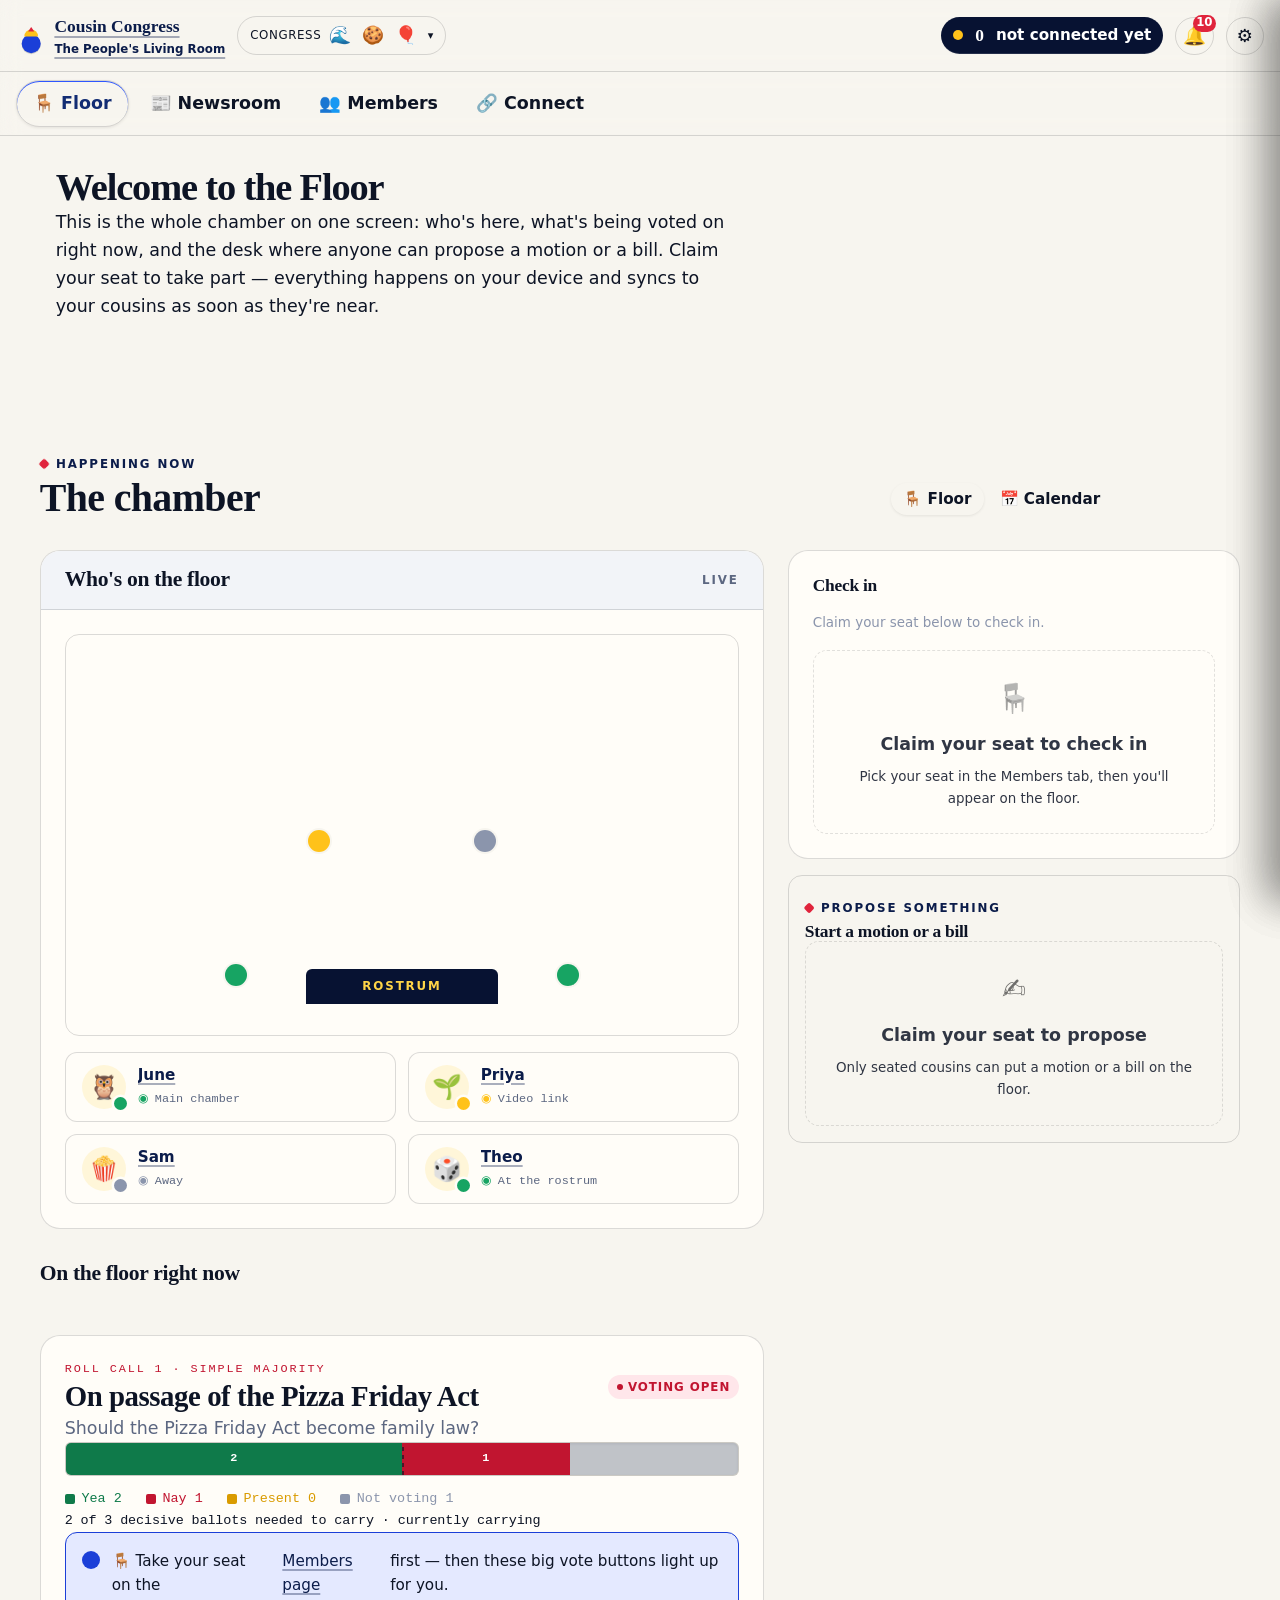
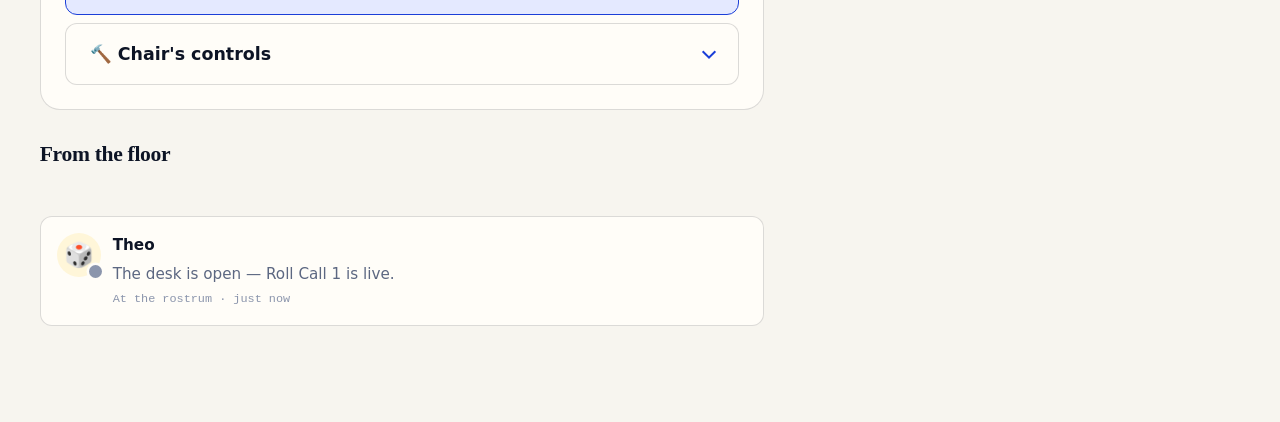
==== commit e7c39591: "Add a Chair-only gavel button + command-center drawer A gold 🔨 button now appears in the top bar ONL" ====
--- a/index.html
+++ b/index.html
@@ -51,6 +51,10 @@
       <span class="link-banner__text" data-link-text>on their own</span>
     </span>
 
+    <!-- Chair-only: a gavel button that appears in the bar only once the gavel
+         is unlocked on this device, opening the Chair's command center. -->
+    <label class="appbar__icon appbar__icon--gavel" data-chair-only for="drawer-chair"
+           title="Chair tools" aria-label="Chair tools">🔨</label>
     <label class="appbar__icon" for="drawer-notif" title="Notifications" aria-label="Notifications">🔔<span data-notif-count hidden>0</span></label>
     <label class="appbar__icon" for="drawer-settings" title="Settings" aria-label="Settings">⚙️</label>
   </header>
@@ -447,9 +451,11 @@
       <button class="btn btn--sm" data-action="chair-pin">🔨 Unlock / change the Chair's password</button>
     </div>
 
-    <!-- Chair dashboard: only the Chair sees the real thing -->
-    <div data-chair-only>
-      <div data-chair-dashboard></div>
+    <!-- Chair sees a shortcut to their command center (the 🔨 drawer). -->
+    <div class="panel stack" data-chair-only>
+      <h3 style="font-size:var(--fs-md)">🔨 Chair tools</h3>
+      <p class="field__hint">Your command center — moderation, live connections, security, data. Also on the 🔨 button up top.</p>
+      <label class="btn btn--sm" for="drawer-chair">Open Chair tools</label>
     </div>
     <div class="gated-card" data-chair-locked>
       <span class="gated-card__icon">🔒</span>
@@ -471,6 +477,18 @@
         </div>
       </div>
     </details>
+  </aside>
+
+  <!-- ===== Chair command center (opens from the 🔨 button, Chair only) ===== -->
+  <input type="checkbox" id="drawer-chair" class="drawerin">
+  <label class="drawer-scrim" for="drawer-chair" aria-hidden="true"></label>
+  <aside class="drawer drawer--chair" aria-label="Chair tools">
+    <div class="drawer__head">
+      <h2 style="font-size:var(--fs-lg)">🔨 Chair tools</h2>
+      <label class="drawer__close" for="drawer-chair" aria-label="Close">✕</label>
+    </div>
+    <p class="u-muted" style="font-size:var(--fs-sm)">Everything only the Chair can do — running the chamber, moderating cousins, watching connections, and pruning the record.</p>
+    <div data-chair-dashboard></div>
   </aside>
 
   <!-- ===== "How to connect" popover, anchored to the congress seal ===== -->
--- a/css/dashboard.css
+++ b/css/dashboard.css
@@ -159,14 +159,21 @@
   padding: var(--sp-5); display: flex; flex-direction: column; gap: var(--sp-4);
 }
 #drawer-notif:checked ~ .drawer--notif,
-#drawer-settings:checked ~ .drawer--settings { transform: none; }
+#drawer-settings:checked ~ .drawer--settings,
+#drawer-chair:checked ~ .drawer--chair { transform: none; }
 .drawer__head { display: flex; align-items: center; justify-content: space-between; }
 .drawer__close { cursor: pointer; font-size: 1.3rem; width: 2rem; height: 2rem; display: grid; place-items: center; border-radius: 50%; }
 .drawer__close:hover { background: var(--surface-2); }
 .drawer-scrim { position: fixed; inset: 0; z-index: 55; background: rgba(6,12,30,.4); opacity: 0; pointer-events: none; transition: opacity .2s; }
 #drawer-notif:checked ~ .drawer-scrim,
 #drawer-settings:checked ~ .drawer-scrim,
+#drawer-chair:checked ~ .drawer-scrim,
 #congress-help:checked ~ .congress-scrim { opacity: 1; pointer-events: auto; }
+
+/* The Chair's gavel button: gold, so it reads as special and clearly theirs. */
+.appbar__icon--gavel { background: color-mix(in oklab, var(--c-yellow-500) 22%, var(--surface-2)); border-color: var(--c-yellow-500); }
+.appbar__icon--gavel:hover { background: color-mix(in oklab, var(--c-yellow-500) 34%, var(--surface-2)); }
+.drawer--chair { width: min(560px, 96vw); }
 @media (prefers-reduced-motion: reduce) { .drawer { transition: none; } }
 
 /* --- access-gated greyed cards ------------------------------------------- */
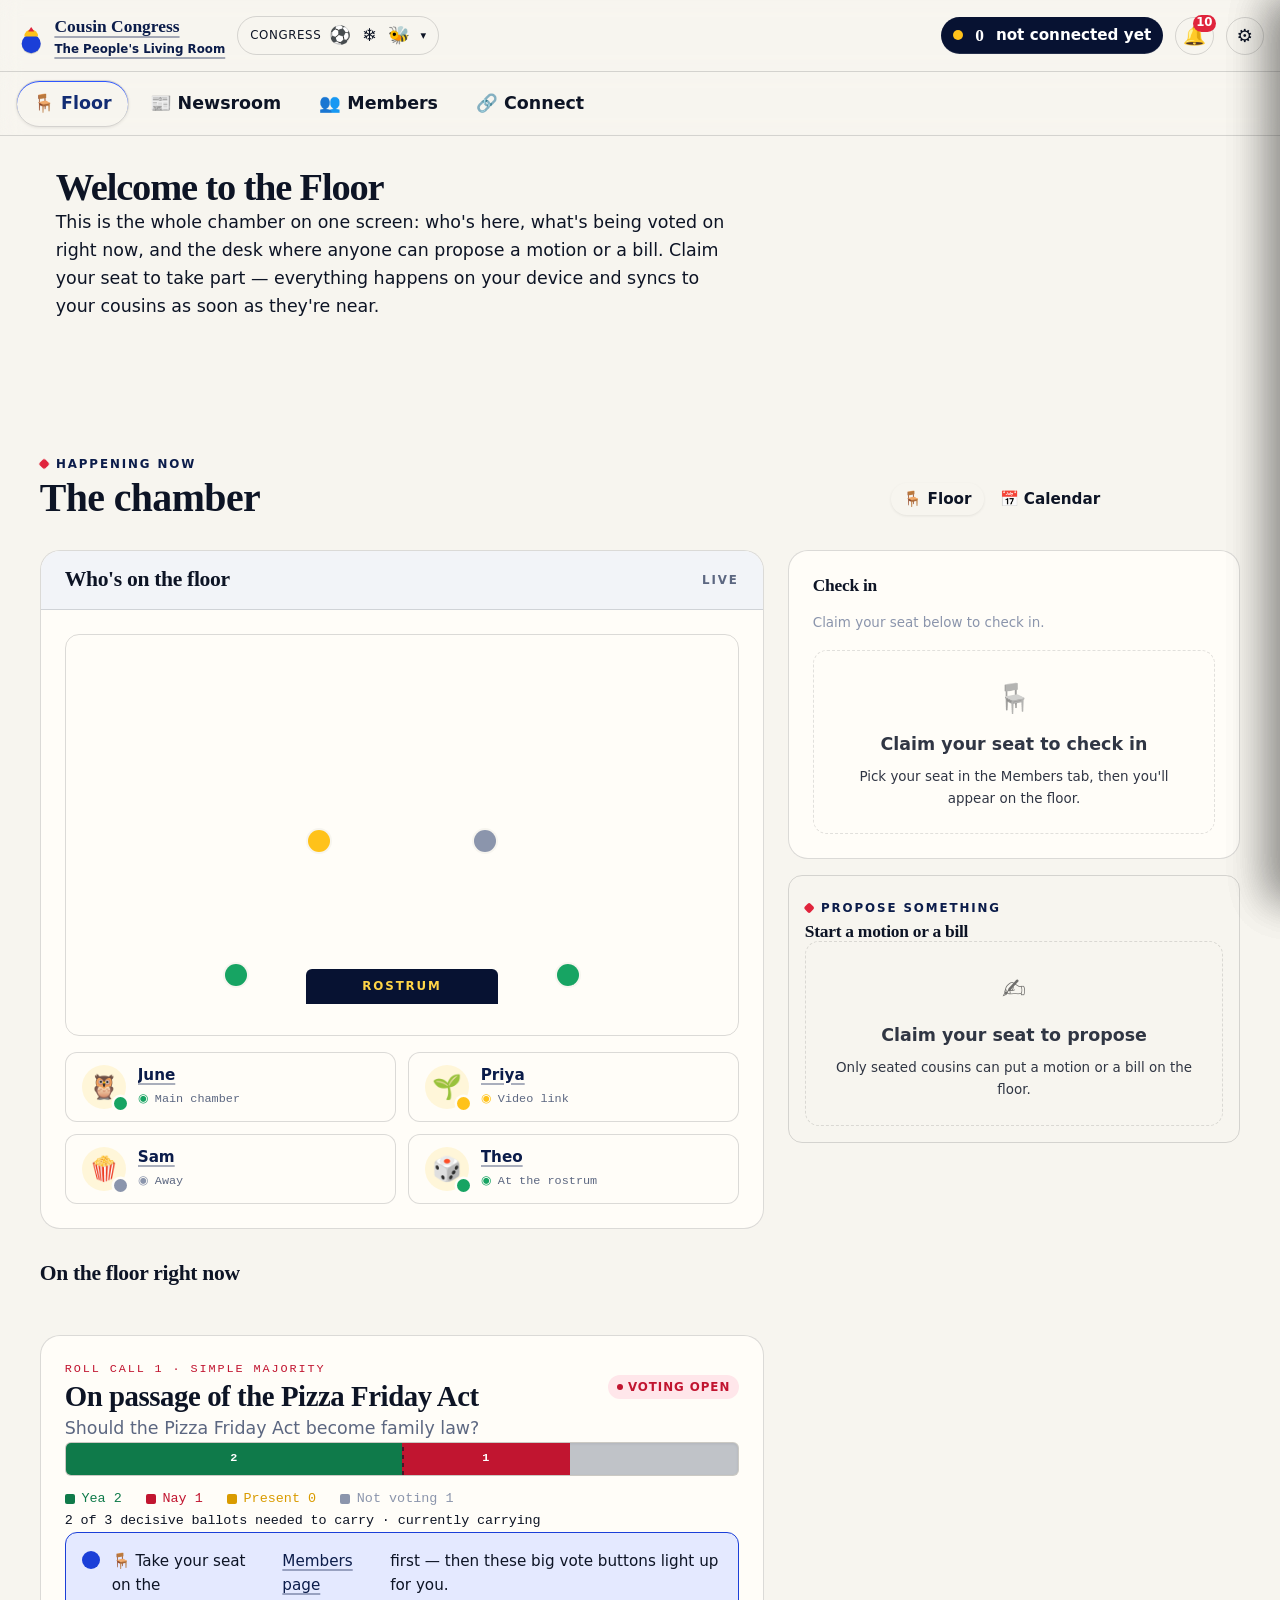
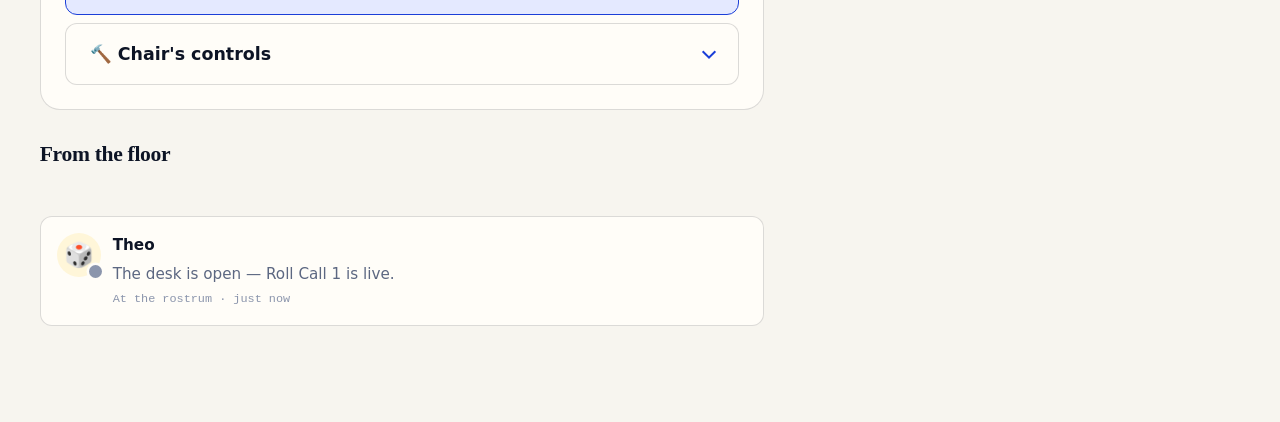
==== commit 2bd3c77d: "Fix QR pairing: fast code, plain-QR default, scannable Seal Card Three things made "show my code" lo" ====
--- a/index.html
+++ b/index.html
@@ -368,7 +368,7 @@
                 <p class="u-muted">Your cousin scans this, or you send it in any chat.</p>
                 <button class="btn btn--lg" data-action="show-code" type="button">Show my code</button>
                 <div class="qr-frame" data-qr-frame></div>
-                <label class="cluster" style="font-size:var(--fs-xs)"><input type="checkbox" data-card-toggle checked> Pretty Seal Card (instead of a plain QR)</label>
+                <label class="cluster" style="font-size:var(--fs-xs)"><input type="checkbox" data-card-toggle> Pretty Seal Card (instead of a plain QR)</label>
                 <div class="stack" data-code-out hidden style="width:100%">
                   <label class="field__label" for="code-text">Send this to your cousin</label>
                   <textarea class="textarea code-box" id="code-text" data-code-text readonly rows="3"></textarea>
--- a/css/dashboard.css
+++ b/css/dashboard.css
@@ -170,9 +170,8 @@
 #drawer-chair:checked ~ .drawer-scrim,
 #congress-help:checked ~ .congress-scrim { opacity: 1; pointer-events: auto; }
 
-/* The Chair's gavel button: gold, so it reads as special and clearly theirs. */
-.appbar__icon--gavel { background: color-mix(in oklab, var(--c-yellow-500) 22%, var(--surface-2)); border-color: var(--c-yellow-500); }
-.appbar__icon--gavel:hover { background: color-mix(in oklab, var(--c-yellow-500) 34%, var(--surface-2)); }
+/* The Chair's gavel button uses the same neutral surface style as the other
+   top-bar icons; it already reads as special by being the Chair-only one. */
 .drawer--chair { width: min(560px, 96vw); }
 @media (prefers-reduced-motion: reduce) { .drawer { transition: none; } }
 
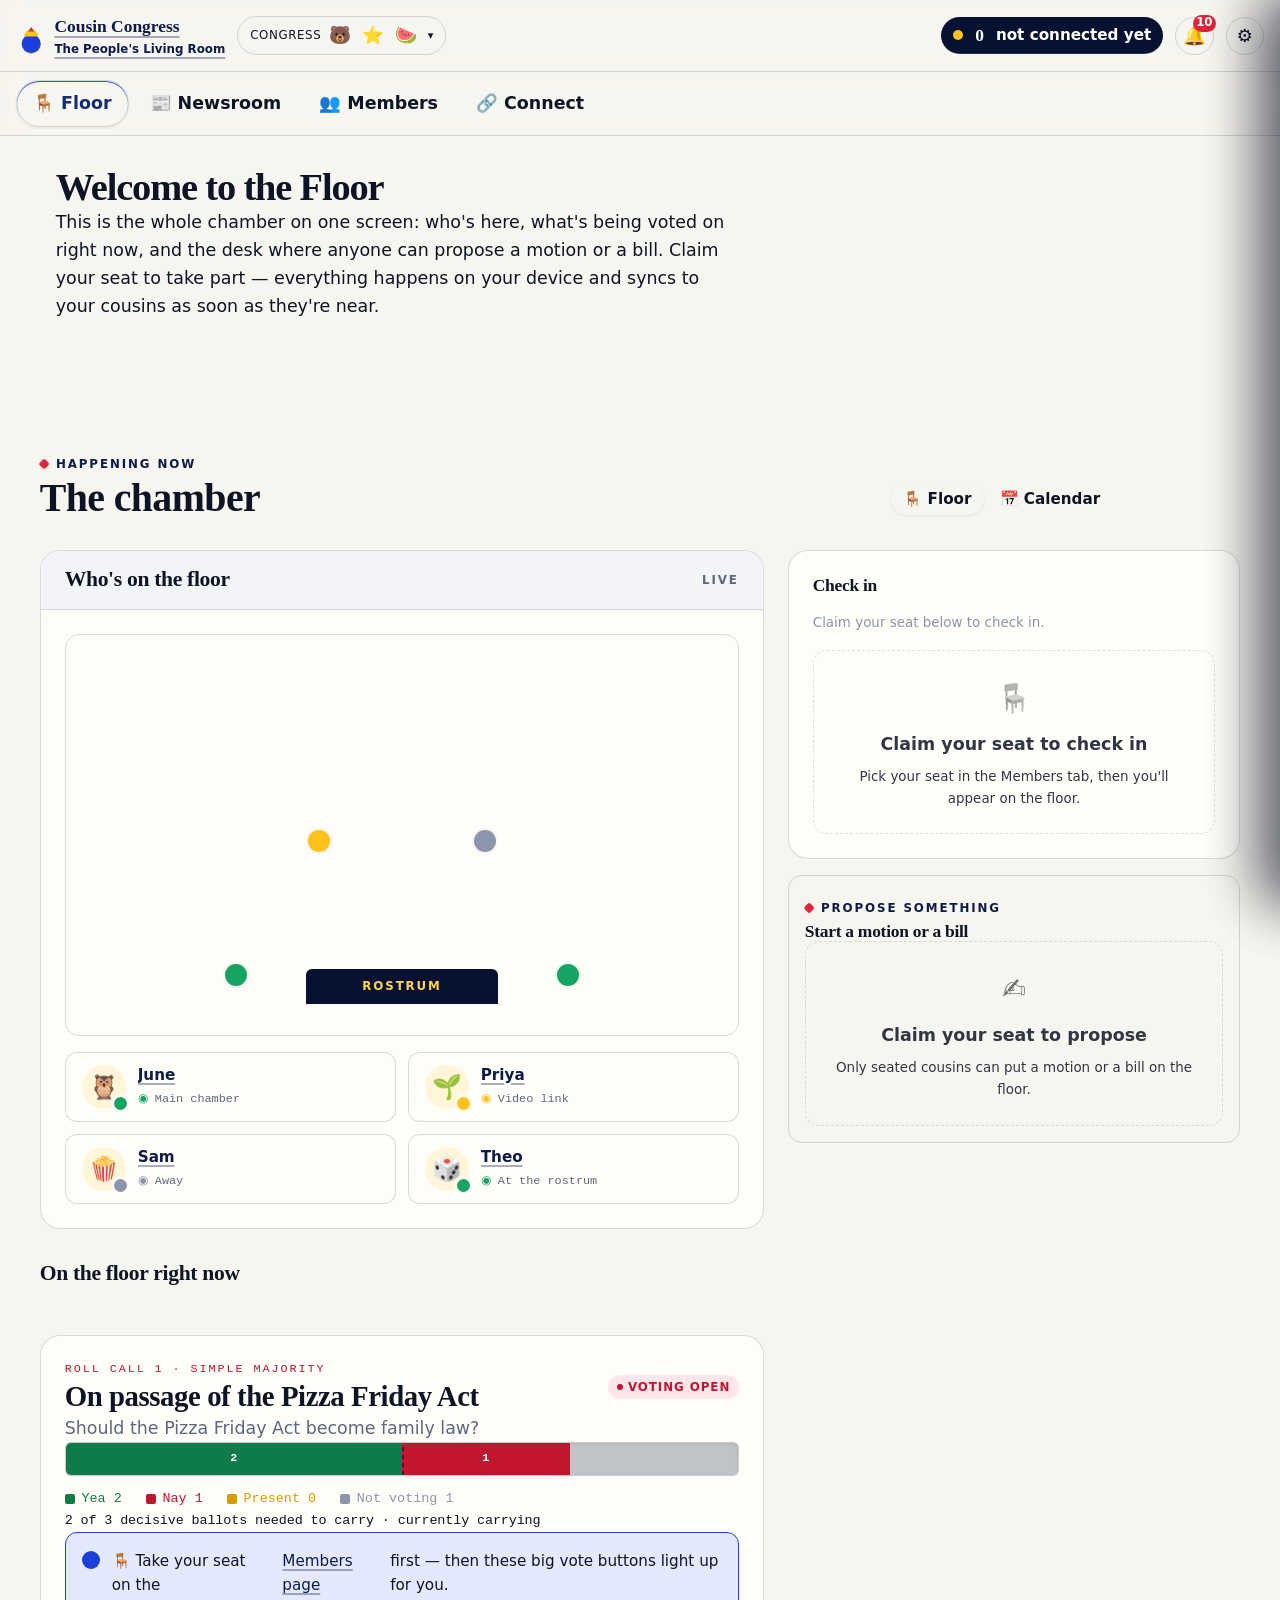
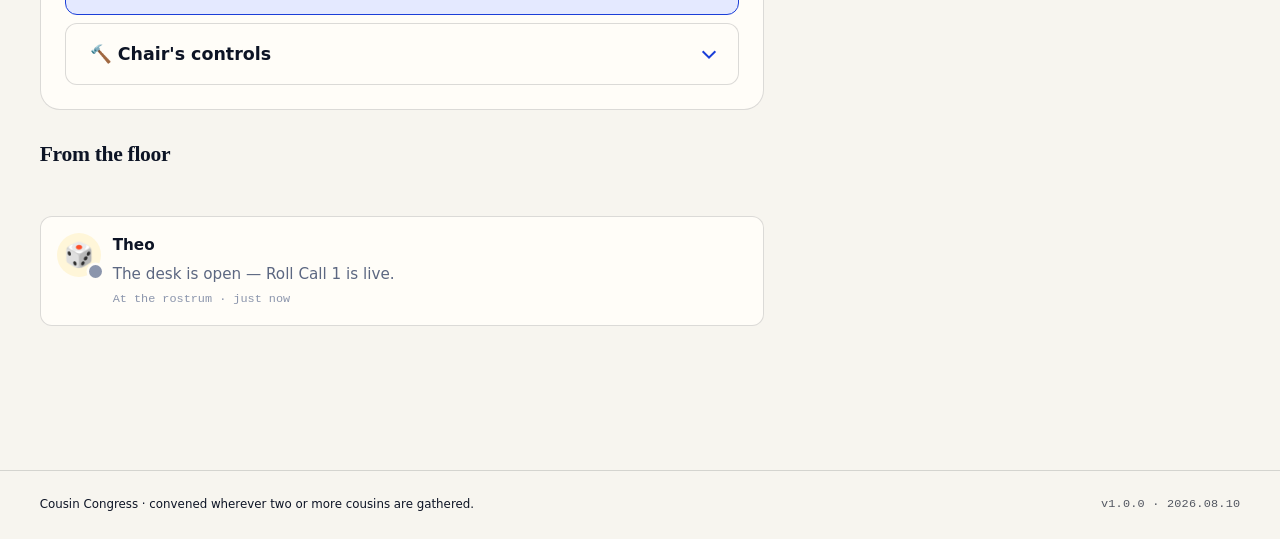
==== commit 727772d7: "Show the build version in the footer of every page "Which version are you on?" is the first question" ====
--- a/index.html
+++ b/index.html
@@ -415,6 +415,16 @@
     </section>
   </main>
 
+  <!-- The build label lives on every page: "which version are you on?" is the
+       first question when a chamber behaves oddly, and a local-first app gets
+       copied around enough that the answer is rarely obvious. -->
+  <footer class="home-foot">
+    <div class="shell home-foot__inner">
+      <span>Cousin Congress · convened wherever two or more cousins are gathered.</span>
+      <span class="u-mono colophon__version" data-version title="Build version">v—</span>
+    </div>
+  </footer>
+
   <!-- ===== Notifications drawer ===== -->
   <input type="checkbox" id="drawer-notif" class="drawerin">
   <label class="drawer-scrim" for="drawer-notif" aria-hidden="true"></label>
--- a/css/components.css
+++ b/css/components.css
@@ -1203,3 +1203,37 @@
   color: transparent;
   min-height: 1em;
 }
+
+/* ==========================================================================
+   Interface icons — flat, professional, currentColor.
+   Emoji stay for cousins (avatars, pairing alphabet, decorated faces); the
+   CHROME uses these so it aligns to buttons, themes itself, and reads as one
+   system across platforms.
+   ========================================================================== */
+
+.ico-sprite { position: absolute; width: 0; height: 0; overflow: hidden; }
+
+.ico {
+  width: 1.15em;
+  height: 1.15em;
+  flex: none;
+  vertical-align: -0.18em;
+  color: inherit;
+}
+.ico--lg { width: 1.6em; height: 1.6em; }
+.ico--xl { width: 2.4em; height: 2.4em; }
+
+/* Icons inside buttons/links sit next to their label with an even gap. */
+.btn .ico, .nav__link .ico, .conn-row .ico, .toggle-row .ico { margin-right: .45em; }
+.btn .ico:only-child, .nav__link .ico:only-child { margin-right: 0; }
+
+/* Build version in the footer — quiet, monospaced, always answerable. */
+.colophon__version { opacity: .7; font-size: var(--fs-2xs); letter-spacing: .02em; }
+
+/* The home page has no full colophon — just a quiet base line with the build. */
+.home-foot { border-top: 1px solid var(--line); margin-top: var(--sp-7); padding: var(--sp-5) 0; }
+.home-foot__inner {
+  display: flex; flex-wrap: wrap; gap: var(--sp-3);
+  align-items: center; justify-content: space-between;
+  font-size: var(--fs-2xs); color: var(--ink-3);
+}
--- a/css/connect.css
+++ b/css/connect.css
@@ -481,3 +481,132 @@
   max-height: 20rem;
   overflow: auto;
 }
+
+/* Scanning is the default way in, so its card leads visually. */
+.connect-card--primary {
+  border-color: var(--c-blue-600);
+  box-shadow: 0 0 0 3px color-mix(in oklab, var(--c-blue-600) 14%, transparent);
+}
+
+/* ==========================================================================
+   Pairing — one screen, never a scroll.
+   Left column explains what is about to happen; the right column is the flow
+   and swaps IN PLACE (panes) rather than stacking, which is what keeps the
+   whole thing above the fold.
+   ========================================================================== */
+
+.pair {
+  min-height: calc(100svh - var(--masthead-h, 4.5rem));
+  display: flex;
+  flex-direction: column;
+  justify-content: center;
+  padding: clamp(var(--sp-4), 3vh, var(--sp-7)) 0 var(--sp-4);
+}
+
+.pair__grid {
+  display: grid;
+  grid-template-columns: minmax(0, 1fr) minmax(0, 2fr); /* 1/3 + 2/3 */
+  gap: clamp(var(--sp-4), 3vw, var(--sp-7));
+  align-items: center;
+}
+
+.pair__title { font-size: clamp(1.6rem, 3.2vw, 2.4rem); margin: 0 0 var(--sp-2); }
+.pair__lede { color: var(--ink-2); margin: 0 0 var(--sp-5); font-size: var(--fs-sm); }
+
+.steps { list-style: none; margin: 0; padding: 0; display: grid; gap: var(--sp-4); }
+.steps__item { display: flex; gap: var(--sp-3); align-items: flex-start; }
+.steps__item strong { display: block; font-size: var(--fs-sm); }
+.steps__item span { color: var(--ink-2); font-size: var(--fs-xs); line-height: 1.45; }
+.steps__n {
+  flex: none;
+  width: 1.9rem; height: 1.9rem;
+  display: grid; place-items: center;
+  border-radius: 50%;
+  background: var(--c-blue-600); color: #fff;
+  font-weight: 700; font-size: var(--fs-xs);
+}
+
+.pair__safety {
+  margin-top: var(--sp-5); padding: var(--sp-3);
+  border-radius: var(--radius-md);
+  background: var(--surface-2);
+  font-size: var(--fs-xs); color: var(--ink-2);
+  display: flex; gap: var(--sp-2); align-items: center;
+}
+.pair__safety strong { font-size: var(--fs-md); letter-spacing: .1em; }
+
+/* --- the flow card ------------------------------------------------------- */
+
+.pair__flow {
+  background: var(--surface-1);
+  border: 1px solid var(--line);
+  border-radius: var(--radius-lg);
+  box-shadow: var(--shadow-2);
+  padding: clamp(var(--sp-4), 2.5vw, var(--sp-6));
+  min-height: min(30rem, 60svh);
+  display: flex; flex-direction: column; justify-content: center;
+}
+.pair__pane[hidden] { display: none; }
+.pair__pane { display: grid; gap: var(--sp-4); }
+
+.pair__paneHead { display: flex; align-items: center; gap: var(--sp-3); }
+.pair__paneHead h2 { margin: 0; font-size: var(--fs-lg); }
+
+.pair__choices { display: grid; gap: var(--sp-4); grid-template-columns: 1fr 1fr; }
+.choice {
+  display: grid; gap: var(--sp-2); justify-items: center; text-align: center;
+  padding: var(--sp-5) var(--sp-4);
+  border: 2px solid var(--line); border-radius: var(--radius-md);
+  background: var(--surface-0); cursor: pointer;
+  transition: border-color var(--dur-2) var(--ease), transform var(--dur-2) var(--ease);
+}
+.choice:hover { border-color: var(--c-blue-600); transform: translateY(-2px); }
+.choice strong { font-size: var(--fs-md); }
+.choice span { color: var(--ink-2); font-size: var(--fs-xs); line-height: 1.4; }
+.choice[data-when="connected"][hidden] { display: none; }
+
+.pair__note {
+  display: flex; gap: var(--sp-2); align-items: flex-start;
+  font-size: var(--fs-xs); color: var(--ink-2);
+  background: var(--surface-2); padding: var(--sp-3); border-radius: var(--radius-md);
+}
+
+.pair__actions { display: flex; flex-wrap: wrap; gap: var(--sp-3); align-items: center; }
+.pair__qr {
+  width: min(17rem, 55vw); aspect-ratio: 1; margin: 0 auto;
+  display: grid; place-items: center;
+  background: #fff; border-radius: var(--radius-md);
+  box-shadow: inset 0 0 0 1px var(--line); padding: var(--sp-3);
+}
+.pair__qr svg { width: 100%; height: auto; display: block; }
+.pair__qr--card { aspect-ratio: 0.68; }
+
+.pair__upload { display: flex; gap: var(--sp-2); align-items: center; font-size: var(--fs-xs); color: var(--ink-2); cursor: pointer; }
+.pair__toggle { display: inline-flex; gap: var(--sp-2); align-items: center; font-size: var(--fs-xs); color: var(--ink-2); }
+.pair__more summary { cursor: pointer; font-size: var(--fs-xs); color: var(--ink-2); }
+.pair__more > * + * { margin-top: var(--sp-2); }
+
+.pair__done { display: grid; gap: var(--sp-3); justify-items: center; text-align: center; color: var(--c-green-600, var(--c-green-500)); }
+.pair__done h2 { margin: 0; color: var(--ink-1); }
+.pair__done p { color: var(--ink-2); }
+
+.pair__founder {
+  text-align: center; margin: var(--sp-5) 0 0;
+  font-size: var(--fs-2xs); color: var(--ink-3);
+}
+.pair__founder a { color: var(--ink-3); text-decoration: underline; text-underline-offset: 3px; }
+.pair__founder a:hover { color: var(--c-blue-600); }
+
+/* --- mobile: one column, still no scrolling for the flow itself ---------- */
+@media (max-width: 860px) {
+  .pair { min-height: auto; padding: var(--sp-4) 0; }
+  .pair__grid { grid-template-columns: 1fr; gap: var(--sp-4); }
+  .pair__steps { order: 2; }
+  .pair__flow { order: 1; min-height: 0; padding: var(--sp-4); }
+  .steps { grid-template-columns: 1fr; gap: var(--sp-3); }
+  .pair__lede { margin-bottom: var(--sp-3); }
+  .pair__choices { grid-template-columns: 1fr; }
+  .choice { padding: var(--sp-4); grid-template-columns: auto 1fr; justify-items: start; text-align: left; align-items: center; gap: var(--sp-3); }
+  .choice .ico--xl { grid-row: span 2; }
+  .pair__qr { width: min(15rem, 70vw); }
+}
--- a/css/moderation.css
+++ b/css/moderation.css
@@ -345,3 +345,14 @@
   font-family: var(--font-mono);
   font-variant-numeric: tabular-nums;
 }
+
+/* The Chair's sign-in-code dialog: a big, high-contrast QR to hold up. */
+.seat-qr {
+  width: min(280px, 70vw);
+  margin: var(--sp-3) auto;
+  padding: var(--sp-3);
+  background: #fff;
+  border-radius: var(--radius-md);
+  box-shadow: inset 0 0 0 1px var(--line);
+}
+.seat-qr svg { display: block; width: 100%; height: auto; }
--- a/css/dashboard.css
+++ b/css/dashboard.css
@@ -151,20 +151,51 @@
 
 /* --- drawers (notifications + settings) ---------------------------------- */
 .drawerin { position: absolute; opacity: 0; pointer-events: none; }
+
+/* A panel that slides in from the right. SOLID — a translucent panel over a
+   busy page made the close button and the text behind it hard to read — with
+   rounded inner corners so it reads as a card rather than a wall. */
 .drawer {
-  position: fixed; top: 0; right: 0; z-index: 60; height: 100dvh; width: min(420px, 92vw);
-  background: var(--surface); border-left: 1px solid var(--line);
-  box-shadow: -12px 0 40px rgba(0,0,0,.18);
-  transform: translateX(100%); transition: transform .25s ease; overflow-y: auto;
+  position: fixed; top: 0; right: 0; z-index: 60;
+  height: 100dvh; width: min(440px, 94vw);
+  background: light-dark(#fff, #0d1730);
+  border: 1px solid var(--line); border-right: 0;
+  border-radius: var(--radius-lg, 14px) 0 0 var(--radius-lg, 14px);
+  box-shadow: -18px 0 60px rgba(6, 12, 30, .32);
+  transform: translateX(101%); transition: transform .28s var(--ease, cubic-bezier(.22,.7,.3,1));
+  overflow-y: auto; -webkit-overflow-scrolling: touch; overscroll-behavior: contain;
   padding: var(--sp-5); display: flex; flex-direction: column; gap: var(--sp-4);
 }
 #drawer-notif:checked ~ .drawer--notif,
 #drawer-settings:checked ~ .drawer--settings,
 #drawer-chair:checked ~ .drawer--chair { transform: none; }
-.drawer__head { display: flex; align-items: center; justify-content: space-between; }
-.drawer__close { cursor: pointer; font-size: 1.3rem; width: 2rem; height: 2rem; display: grid; place-items: center; border-radius: 50%; }
-.drawer__close:hover { background: var(--surface-2); }
-.drawer-scrim { position: fixed; inset: 0; z-index: 55; background: rgba(6,12,30,.4); opacity: 0; pointer-events: none; transition: opacity .2s; }
+
+.drawer__head {
+  display: flex; align-items: center; justify-content: space-between;
+  gap: var(--sp-3);
+  position: sticky; top: calc(var(--sp-5) * -1); z-index: 1;
+  margin: calc(var(--sp-5) * -1) calc(var(--sp-5) * -1) 0;
+  padding: var(--sp-4) var(--sp-5);
+  background: inherit;
+  border-bottom: 1px solid var(--line);
+  border-radius: var(--radius-lg, 14px) 0 0 0;
+}
+/* A real, obvious button rather than a faint glyph. */
+.drawer__close {
+  cursor: pointer; flex: none;
+  width: 2.35rem; height: 2.35rem;
+  display: grid; place-items: center;
+  border-radius: 50%;
+  border: 1px solid var(--line);
+  background: var(--surface-2);
+  color: var(--ink-1);
+  font-size: 1.05rem; line-height: 1;
+  transition: background var(--dur-2) var(--ease), border-color var(--dur-2) var(--ease);
+}
+.drawer__close:hover { background: var(--c-red-100, var(--surface-3, var(--surface-2))); border-color: var(--c-crimson-500, var(--c-red-500, var(--line))); }
+.drawer__close:focus-visible { outline: 3px solid var(--focus); outline-offset: 2px; }
+
+.drawer-scrim { position: fixed; inset: 0; z-index: 55; background: rgba(6,12,30,.45); opacity: 0; pointer-events: none; transition: opacity .2s; }
 #drawer-notif:checked ~ .drawer-scrim,
 #drawer-settings:checked ~ .drawer-scrim,
 #drawer-chair:checked ~ .drawer-scrim,
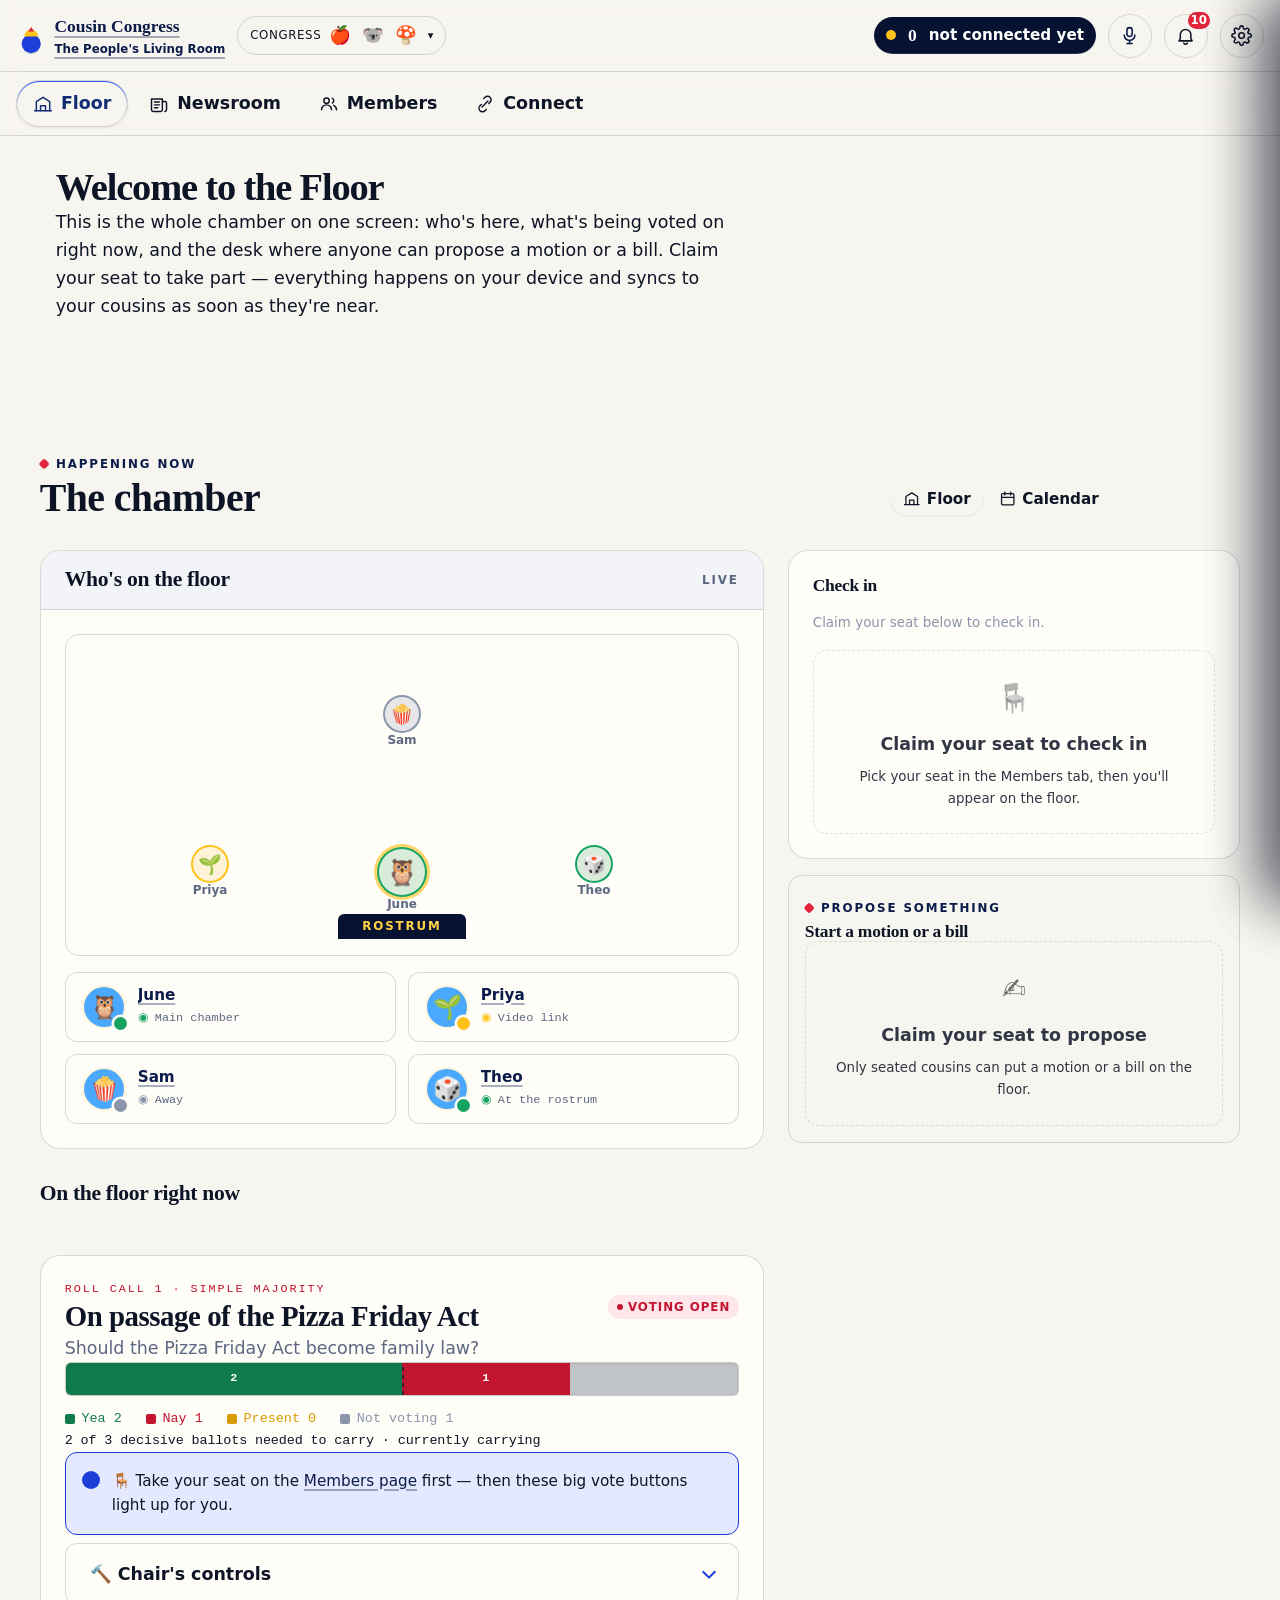
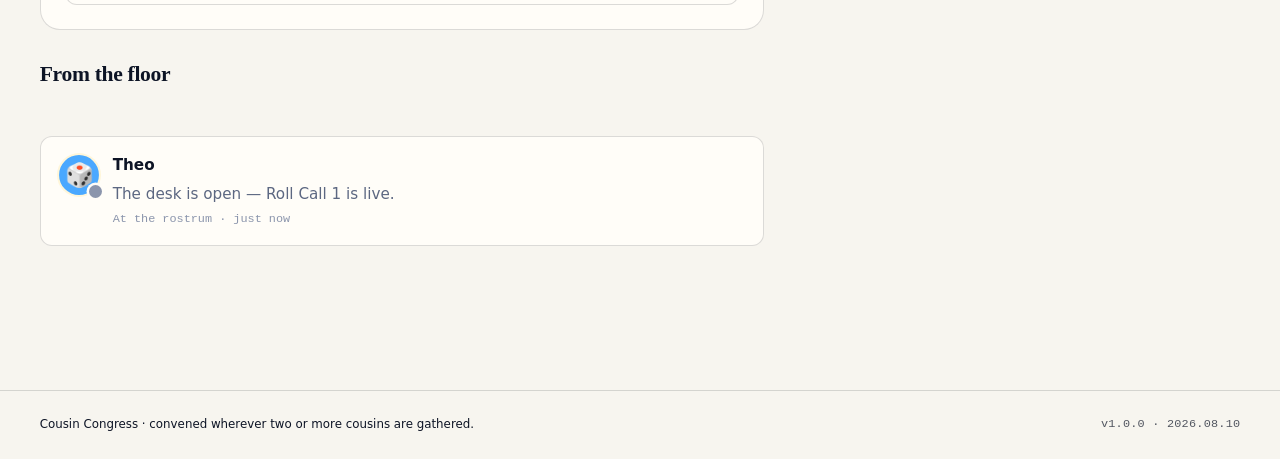
==== commit 100ad18b: "Mobile pass: kill horizontal overflow, finish the icon swap, talkie by the bell Overflow. Every page" ====
--- a/index.html
+++ b/index.html
@@ -54,9 +54,13 @@
     <!-- Chair-only: a gavel button that appears in the bar only once the gavel
          is unlocked on this device, opening the Chair's command center. -->
     <label class="appbar__icon appbar__icon--gavel" data-chair-only for="drawer-chair"
-           title="Chair tools" aria-label="Chair tools">🔨</label>
-    <label class="appbar__icon" for="drawer-notif" title="Notifications" aria-label="Notifications">🔔<span data-notif-count hidden>0</span></label>
-    <label class="appbar__icon" for="drawer-settings" title="Settings" aria-label="Settings">⚙️</label>
+           title="Chair tools" aria-label="Chair tools"><svg class="ico" aria-hidden="true"><use href="#i-gavel"></use></svg></label>
+    <!-- Push-to-talk sits beside the bell: both are "reach the chamber right
+         now" controls, and keeping them together means one place to look. -->
+    <a class="appbar__icon" href="connect.html#talkie" data-when="authed"
+       title="Push to talk" aria-label="Push to talk"><svg class="ico" aria-hidden="true"><use href="#i-talkie"></use></svg></a>
+    <label class="appbar__icon" for="drawer-notif" title="Notifications" aria-label="Notifications"><svg class="ico" aria-hidden="true"><use href="#i-bell"></use></svg><span data-notif-count hidden>0</span></label>
+    <label class="appbar__icon" for="drawer-settings" title="Settings" aria-label="Settings"><svg class="ico" aria-hidden="true"><use href="#i-settings"></use></svg></label>
   </header>
 
   <!-- ===== Tabs (pure CSS) ===== -->
@@ -65,10 +69,10 @@
   <input type="radio" name="tab" id="tab-members" class="tabin">
   <input type="radio" name="tab" id="tab-connect" class="tabin">
   <nav class="tabbar" aria-label="Sections">
-    <label for="tab-floor">🪑 Floor</label>
-    <label for="tab-news">📰 Newsroom</label>
-    <label for="tab-members">👥 Members</label>
-    <label for="tab-connect">🔗 Connect</label>
+    <label for="tab-floor"><svg class="ico" aria-hidden="true"><use href="#i-floor"></use></svg>Floor</label>
+    <label for="tab-news"><svg class="ico" aria-hidden="true"><use href="#i-news"></use></svg>Newsroom</label>
+    <label for="tab-members"><svg class="ico" aria-hidden="true"><use href="#i-members"></use></svg>Members</label>
+    <label for="tab-connect"><svg class="ico" aria-hidden="true"><use href="#i-connect"></use></svg>Connect</label>
   </nav>
 
   <div class="shell announce-rail" data-render="announcements"></div>
@@ -98,8 +102,8 @@
               <h2 data-reveal>The chamber</h2>
             </div>
             <div class="mode-switch" role="tablist" aria-label="Floor or calendar">
-              <label for="mode-floor">🪑 Floor</label>
-              <label for="mode-cal">📅 Calendar</label>
+              <label for="mode-floor"><svg class="ico" aria-hidden="true"><use href="#i-floor"></use></svg>Floor</label>
+              <label for="mode-cal"><svg class="ico" aria-hidden="true"><use href="#i-docket"></use></svg>Calendar</label>
             </div>
           </header>
 
--- a/css/base.css
+++ b/css/base.css
@@ -231,3 +231,14 @@
 [data-live-state="loading"] [data-live] {
   opacity: 0.45;
 }
+
+/* ==========================================================================
+   Horizontal overflow
+   ==========================================================================
+   The slide-in drawers park off-canvas at translateX(101%), and a fixed element
+   sitting to the right of the viewport still counts toward scrollWidth — so
+   every page could be dragged 5px sideways, and further on a phone. `clip`
+   rather than `hidden` because hidden on the root silently breaks
+   position: sticky, which the masthead and several panel headers rely on. */
+html { overflow-x: clip; }
+body { overflow-x: clip; }
--- a/css/features.css
+++ b/css/features.css
@@ -622,6 +622,36 @@
 .filterbar .field {
   flex: 1 1 12rem;
   min-width: 0;
+}
+
+/*
+ * The Floor's console has no room for a full filter bar above the roster, so
+ * this variant drops the visible labels (they survive as visually-hidden text
+ * on the controls) and pulls everything onto one line.
+ */
+.filterbar--slim {
+  gap: var(--sp-2);
+  align-items: center;
+  padding: var(--sp-2);
+}
+
+.filterbar--slim .search {
+  flex: 1 1 7rem;
+}
+
+.filterbar--slim .select {
+  flex: 0 1 9rem;
+  min-width: 0;
+}
+
+.filterbar--slim .input,
+.filterbar--slim .select {
+  padding-block: var(--sp-2);
+  font-size: var(--fs-sm);
+}
+
+.filterbar--slim .search .input {
+  padding-inline-start: 2.4em;
 }
 
 .search {
--- a/css/connect.css
+++ b/css/connect.css
@@ -610,3 +610,40 @@
   .choice .ico--xl { grid-row: span 2; }
   .pair__qr { width: min(15rem, 70vw); }
 }
+
+/* ==========================================================================
+   Mobile chrome
+   ==========================================================================
+   The connection banner is one flex row of six things. On a phone that row is
+   wider than the screen, so the "Add a device" action — the whole point of the
+   banner — was pushed off the right edge where nobody could reach it. Let it
+   wrap, and let the text shrink before the action does. */
+@media (max-width: 30rem) {
+  .link-banner {
+    flex-wrap: wrap;
+    row-gap: var(--sp-1);
+    padding-inline: var(--sp-4);
+    font-size: var(--fs-xs);
+  }
+  /* The label is the only expendable part: it can ellipsis away, while the
+     count and the call to action keep their full size. */
+  .link-banner__text {
+    flex: 1 1 auto;
+    min-width: 0;
+    overflow: hidden;
+    text-overflow: ellipsis;
+    white-space: nowrap;
+  }
+  .link-banner__seal { display: none; }
+  .link-banner__cta { margin-left: auto; flex: none; }
+}
+
+/* Thumb-sized tap targets. An icon that reads fine with a mouse is a miss with
+   a thumb: 44px is the long-standing minimum and these were ~25px. */
+.nav__icon,
+.appbar__icon {
+  min-width: 2.75rem;
+  min-height: 2.75rem;
+  display: inline-grid;
+  place-items: center;
+}
--- a/css/pages.css
+++ b/css/pages.css
@@ -277,23 +277,237 @@
    Chamber floor map
    -------------------------------------------------------------------------- */
 
+/*
+ * The whole diagram — arc, seats, rostrum — is one picture. The rostrum used
+ * to be a caption parked beside the seating chart; it is now the chair's desk
+ * at the head of the room, which is the only place in the drawing where a
+ * position means something on its own.
+ */
 .chamber {
+  --seat-size: clamp(24px, 8.5cqw, 34px);
   position: relative;
   width: 100%;
-  max-width: 46rem;
+  max-width: 30rem;
   margin-inline: auto;
-  aspect-ratio: 2 / 1.15;
+  aspect-ratio: 2 / 1.2;
   container-type: inline-size;
 }
 
+.chamber__arc {
+  position: absolute;
+  inset: 0;
+  pointer-events: none;
+}
+
+/*
+ * Every row is a full-bleed positioned layer, so without this the last row
+ * painted sits on top of the whole diagram and swallows the clicks meant for
+ * the rows in front of it. Only the seats themselves take the pointer.
+ */
+.chamber__row {
+  position: absolute;
+  inset: 0;
+  pointer-events: none;
+}
+
+/*
+ * Seats sit on a semicircular arc computed with CSS trigonometry. The
+ * renderer hands each seat its place along the arc as a 0..1 fraction (--t)
+ * rather than an index, so a row holding a single cousin lands dead centre
+ * instead of dividing by zero at the end of the arc. The row supplies the
+ * radii (--rx/--ry) in container percentages, so the drawing reflows with
+ * the pane and no script ever measures anything.
+ */
+.chamber__seat {
+  --angle: calc(180deg - var(--t, 0.5) * 180deg);
+  position: absolute;
+  left: calc(50% + cos(var(--angle)) * var(--rx, 40%));
+  bottom: calc(sin(var(--angle)) * var(--ry, 52%) + var(--seat-base, 26%));
+  translate: -50% 50%;
+  display: grid;
+  place-items: center;
+  width: var(--seat-size);
+  height: var(--seat-size);
+  padding: 0;
+  border: 0;
+  background: none;
+  color: inherit;
+  cursor: pointer;
+  pointer-events: auto;
+}
+
+.chamber__seat:hover,
+.chamber__seat:focus-visible {
+  z-index: 3;
+}
+
+/* The disc reads as a seat; the ring carries the presence colour so an emoji
+   can sit legibly inside it. Filling the disc with the status colour instead
+   left dark avatars unreadable against the away grey. */
+.chamber__face {
+  display: grid;
+  place-items: center;
+  width: 100%;
+  height: 100%;
+  border-radius: 50%;
+  background: color-mix(in oklab, var(--seat-color, var(--absent)) 20%, var(--bg-raised));
+  box-shadow: 0 0 0 2px var(--seat-color, var(--absent));
+  font-size: calc(var(--seat-size) * 0.56);
+  line-height: 1;
+  transition: scale var(--dur-2) var(--ease-spring), box-shadow var(--dur-2) var(--ease-out);
+}
+
+/* Initials need two glyphs where an emoji needs one. */
+.chamber__face--text {
+  font-family: var(--font-display);
+  font-weight: 700;
+  font-size: calc(var(--seat-size) * 0.36);
+  color: var(--text);
+}
+
+.chamber__seat:hover .chamber__face,
+.chamber__seat:focus-visible .chamber__face {
+  scale: 1.25;
+  box-shadow: 0 0 0 2px var(--seat-color, var(--absent)),
+    0 0 0 6px color-mix(in oklab, var(--seat-color, var(--absent)) 35%, transparent);
+}
+
+/*
+ * Names ride under the disc so the chart answers "who is that?" without a
+ * hover. The label is decorative — every seat carries the same name in its
+ * aria-label — so it is free to shrink, ellipsise or disappear entirely when
+ * the row gets crowded.
+ */
+.chamber__name {
+  position: absolute;
+  top: calc(100% + 3px);
+  left: 50%;
+  translate: -50% 0;
+  width: min(6rem, calc(92cqw / var(--n, 4)));
+  font-size: clamp(9px, 2.7cqw, 12px);
+  font-weight: 650;
+  line-height: 1.15;
+  text-align: center;
+  white-space: nowrap;
+  overflow: hidden;
+  text-overflow: ellipsis;
+  color: var(--text-muted);
+  pointer-events: none;
+  transition: opacity var(--dur-2) var(--ease-out);
+}
+
+/* Past roughly seven desks the labels touch, so a dense row falls back to
+   emoji-only and hands the name to hover and keyboard focus. */
+.chamber__row--dense .chamber__name {
+  opacity: 0;
+}
+
+/* A three-deep chamber on a phone-width container has no room for names at
+   all — the container query is what lets a four-cousin chamber keep its
+   labels at 360px while a twenty-cousin one gives them up. */
+@container (max-width: 24rem) {
+  .chamber__arc[data-rows="3"] .chamber__name {
+    opacity: 0;
+  }
+}
+
+.chamber__seat:hover .chamber__name,
+.chamber__seat:focus-visible .chamber__name {
+  opacity: 1;
+  z-index: 3;
+  width: max-content;
+  max-width: 9rem;
+  padding: 1px 6px;
+  background: var(--bg-raised);
+  border: 1px solid var(--line);
+  border-radius: var(--r-xs);
+  color: var(--text);
+}
+
+/*
+ * Row radii per occupied row count: one row spreads wide so its labels have
+ * the whole arc; three rows nest the way a real chamber does. --seat-base is
+ * how far the whole arc floats above the bottom edge, and it grows with the
+ * row count so the front row clears the rostrum standing in front of it —
+ * with a single wide row the end seats are already outboard of the desk.
+ */
+.chamber__arc[data-rows="1"] {
+  --seat-base: 26%;
+}
+.chamber__arc[data-rows="1"] .chamber__row--1 {
+  --rx: 40%;
+  --ry: 52%;
+}
+.chamber__arc[data-rows="2"] {
+  --seat-base: 34%;
+}
+.chamber__arc[data-rows="2"] .chamber__row--1 {
+  --rx: 28%;
+  --ry: 26%;
+}
+.chamber__arc[data-rows="2"] .chamber__row--2 {
+  --rx: 44%;
+  --ry: 46%;
+}
+.chamber__arc[data-rows="3"] {
+  --seat-base: 40%;
+}
+.chamber__arc[data-rows="3"] .chamber__row--1 {
+  --rx: 26%;
+  --ry: 18%;
+}
+.chamber__arc[data-rows="3"] .chamber__row--2 {
+  --rx: 36%;
+  --ry: 32%;
+}
+.chamber__arc[data-rows="3"] .chamber__row--3 {
+  --rx: 46%;
+  --ry: 46%;
+}
+
+/* --- The rostrum, drawn as the head of the room --------------------------- */
+
+/* The rostrum block overlaps the foot of the arc, so it too has to stand
+   aside for the seats behind it — only its own desk chair takes the pointer. */
 .chamber__rostrum {
   position: absolute;
   left: 50%;
-  bottom: 4%;
+  bottom: 0;
   translate: -50% 0;
-  width: 30%;
-  padding: var(--sp-2) var(--sp-3);
+  display: grid;
+  justify-items: center;
+  width: max-content;
+  pointer-events: none;
+}
+
+/* The presiding cousin is a seat like any other, only bigger, ringed in brass
+   and pinned to the rostrum instead of to the arc. */
+.chamber__seat--chair {
+  --seat-size: clamp(32px, 11cqw, 46px);
+  position: relative;
+  left: auto;
+  bottom: auto;
+  translate: none;
+}
+
+/* The chair's label gets the width of the desk it sits behind, not the width
+   an arc seat would have — nobody should have to hover to read who presides. */
+.chamber__seat--chair .chamber__name {
+  width: 9rem;
+}
+
+.chamber__seat--chair .chamber__face {
+  box-shadow: 0 0 0 2px var(--seat-color, var(--absent)),
+    0 0 0 5px color-mix(in oklab, var(--c-yellow-500) 65%, transparent);
+}
+
+/* The plate is the desk, not a caption: it is wide enough to read as the
+   furniture the chair sits behind, and it clears the name label above it. */
+.chamber__plate {
+  margin-top: 1.15rem;
+  min-width: 8rem;
   text-align: center;
+  padding: 3px var(--sp-3);
   background: var(--c-blue-900);
   color: var(--c-yellow-400);
   border-radius: var(--r-sm) var(--r-sm) 0 0;
@@ -301,60 +515,11 @@
   font-weight: 700;
   letter-spacing: var(--tracking-caps);
   text-transform: uppercase;
-}
-
-.chamber__arc {
-  position: absolute;
-  inset: 0;
-}
-
-.chamber__row {
-  position: absolute;
-  inset: 0;
-}
-
-/*
- * Seats sit on a semicircular arc computed with CSS trigonometry: each seat's
- * angle comes from its index (--i) and row size (--n), and the row's radii
- * (--rx/--ry, in container percentages) keep the arc responsive. No script
- * measures anything.
- */
-.chamber__seat {
-  --angle: calc(180deg - var(--i) / (var(--n) - 1) * 180deg);
-  position: absolute;
-  left: calc(50% + cos(var(--angle)) * var(--rx));
-  bottom: calc(sin(var(--angle)) * var(--ry) + 12%);
-  translate: -50% 50%;
-  width: clamp(12px, 4.2cqw, 22px);
-  aspect-ratio: 1;
-  border-radius: 50%;
-  border: 0;
-  padding: 0;
-  background: var(--seat-color, var(--absent));
-  box-shadow: 0 0 0 2px var(--bg);
-  cursor: pointer;
-  transition: scale var(--dur-2) var(--ease-spring), background-color var(--dur-3) var(--ease-out),
-    box-shadow var(--dur-2) var(--ease-out);
-}
-
-.chamber__seat:hover,
-.chamber__seat:focus-visible {
-  scale: 1.5;
-  box-shadow: 0 0 0 2px var(--bg), 0 0 0 5px color-mix(in oklab, var(--seat-color, var(--absent)) 45%, transparent);
-  z-index: 2;
-}
-
-.chamber__row--1 {
-  --rx: 26%;
-  --ry: 42%;
-}
-.chamber__row--2 {
-  --rx: 36%;
-  --ry: 60%;
-}
-.chamber__row--3 {
-  --rx: 46%;
-  --ry: 78%;
+  white-space: nowrap;
+}
+
+.chamber__rostrum--vacant .chamber__face {
+  opacity: 0.55;
 }
 
 /* Trigonometry is required for the arc; without it, show the roster only. */
@@ -364,45 +529,403 @@
   }
 }
 
-.chamber__seat--present {
+/* --- Presence colours, shared by the seats and the legend ------------------ */
+
+.chamber__seat--present,
+.chamber__key-item--present {
   --seat-color: var(--c-green-500);
 }
-.chamber__seat--voting {
+.chamber__seat--voting,
+.chamber__key-item--voting {
   --seat-color: var(--c-blue-600);
 }
-.chamber__seat--remote {
+.chamber__seat--remote,
+.chamber__key-item--remote {
   --seat-color: var(--c-yellow-500);
 }
-.chamber__seat--away {
+.chamber__seat--away,
+.chamber__key-item--away {
   --seat-color: var(--absent);
 }
 
 .chamber__key {
   display: flex;
   flex-wrap: wrap;
-  gap: var(--sp-2) var(--sp-5);
+  gap: var(--sp-1) var(--sp-3);
   justify-content: center;
-  margin-top: var(--sp-5);
-  font-size: var(--fs-xs);
+  font-size: var(--fs-2xs);
   font-family: var(--font-mono);
-}
-
-.chamber__key span {
+  color: var(--text-muted);
+}
+
+.chamber__key-item {
   display: inline-flex;
   align-items: center;
-  gap: 0.5em;
-}
-.chamber__key span::before {
+  gap: 0.4em;
+}
+
+.chamber__key-item::before {
   content: "";
+  width: 9px;
+  height: 9px;
+  border-radius: 50%;
+  background: var(--seat-color, var(--absent));
+}
+
+/* The legend carries the head count too — a key that only names colours stops
+   being read after the first visit. */
+.chamber__key-count {
+  font-weight: 700;
+  color: var(--text);
+}
+
+/* --------------------------------------------------------------------------
+   The Floor console
+   -------------------------------------------------------------------------- */
+
+/*
+ * The Floor is the page people leave open all evening, so it is laid out as a
+ * console rather than as a document: three panes share one screen and scroll
+ * inside themselves, and the page itself never scrolls. Everything the old
+ * stacked layout held is still here — it moved, it did not go away.
+ */
+
+/* Its header is a strip, not a hero: the title, the lede and the live meta
+   share one row so the panes below get the screen. Every other page keeps the
+   full-height header. */
+.page-head--strip {
+  padding-block: var(--sp-5);
+  border-bottom-width: 4px;
+}
+
+.page-head__strip {
+  display: grid;
+  gap: var(--sp-2) var(--sp-6);
+  align-items: end;
+}
+
+.page-head--strip h1 {
+  font-size: var(--fs-2xl);
+  max-width: none;
+}
+
+.page-head--strip .crumbs {
+  margin-bottom: var(--sp-1);
+}
+
+.page-head--strip .page-head__lede {
+  margin-top: 0;
+  font-size: var(--fs-sm);
+}
+
+.page-head--strip .page-head__meta {
+  margin-top: 0;
+  padding-top: 0;
+  border-top: 0;
+}
+
+.page-head__session {
+  display: inline-flex;
+  flex-wrap: wrap;
+  gap: var(--sp-4);
+}
+
+@media (min-width: 64rem) {
+  .page-head__strip {
+    grid-template-columns: auto minmax(0, 1fr) auto;
+    align-items: center;
+  }
+}
+
+/* On a phone the lede is the first thing to go: the three tab labels below it
+   say the same thing in a tenth of the height. The live meta stays — it is the
+   only place the sitting number and the quorum appear on this screen. */
+@media (max-width: 47.99rem) {
+  .page-head--strip {
+    padding-block: var(--sp-4);
+  }
+
+  .page-head--strip .page-head__lede {
+    display: none;
+  }
+
+  .page-head--strip .page-head__meta,
+  .page-head--strip .page-head__session {
+    gap: var(--sp-2) var(--sp-3);
+    font-size: var(--fs-2xs);
+  }
+}
+
+.floor {
+  padding-block: var(--sp-5);
+}
+
+/*
+ * --floor-chrome is everything above and below the console that the console
+ * cannot have: masthead, ticker, link banner, the header strip and the
+ * section padding. Measured once rather than computed, because half of that
+ * chrome is injected by the shell and none of it is a CSS variable.
+ */
+.floor-app {
+  --floor-chrome: 27rem;
+  display: grid;
+  gap: var(--sp-3);
+}
+
+.floor-app__tabs {
+  position: relative;
+  display: grid;
+  grid-template-columns: repeat(3, minmax(0, 1fr));
+  gap: var(--sp-1);
+  padding: var(--sp-1);
+  background: var(--bg-sunken);
+  border: 1px solid var(--line);
+  border-radius: var(--r-md);
+}
+
+/* Kept in the accessibility tree and in the tab order — the labels are only
+   the paint. Hiding with `display:none` would take the radio group with it. */
+.floor-app__radio {
+  position: absolute;
+  width: 1px;
+  height: 1px;
+  margin: -1px;
+  padding: 0;
+  border: 0;
+  overflow: hidden;
+  clip-path: inset(50%);
+}
+
+.floor-app__tab {
+  display: flex;
+  align-items: center;
+  justify-content: center;
+  gap: var(--sp-2);
+  padding: var(--sp-2) var(--sp-3);
+  border-radius: var(--r-sm);
+  font-size: var(--fs-sm);
+  font-weight: 650;
+  color: var(--text-muted);
+  cursor: pointer;
+  transition: background-color var(--dur-2) var(--ease-out), color var(--dur-2) var(--ease-out);
+}
+
+.floor-app__tab .ico {
+  width: 1.05em;
+  height: 1.05em;
+}
+
+.floor-app__radio:focus-visible + .floor-app__tab {
+  outline: 2px solid var(--c-blue-600);
+  outline-offset: 2px;
+}
+
+.floor-app:has(.floor-app__radio:nth-of-type(1):checked) .floor-app__tab:nth-of-type(1),
+.floor-app:has(.floor-app__radio:nth-of-type(2):checked) .floor-app__tab:nth-of-type(2),
+.floor-app:has(.floor-app__radio:nth-of-type(3):checked) .floor-app__tab:nth-of-type(3) {
+  background: var(--bg-raised);
+  color: var(--accent-ink);
+  box-shadow: var(--shadow-1);
+}
+
+.floor-pane {
+  display: none;
+  flex-direction: column;
+  gap: var(--sp-3);
+  min-height: 0;
+  /* The pane owns its overflow. Without this a pane whose pinned head matter
+     outgrows the console would spill over the card edge and over the pane
+     below it, which is exactly the long scroll this layout exists to end. */
+  overflow: hidden;
+  padding: var(--sp-4);
+  background: var(--bg-raised);
+  border: 1px solid var(--line);
+  border-radius: var(--r-md);
+}
+
+.floor-app:has(.floor-app__radio:nth-of-type(1):checked) .floor-pane:nth-of-type(1),
+.floor-app:has(.floor-app__radio:nth-of-type(2):checked) .floor-pane:nth-of-type(2),
+.floor-app:has(.floor-app__radio:nth-of-type(3):checked) .floor-pane:nth-of-type(3) {
+  display: flex;
+}
+
+.floor-pane__head {
+  display: flex;
+  align-items: baseline;
+  justify-content: space-between;
+  gap: var(--sp-3);
+  flex: 0 0 auto;
+  padding-bottom: var(--sp-2);
+  border-bottom: 1px solid var(--line-hair);
+}
+
+.floor-pane__title {
+  font-family: var(--font-display);
+  font-size: var(--fs-lg);
+  line-height: 1.1;
+}
+
+.floor-pane__note {
+  flex: 0 0 auto;
+  font-family: var(--font-mono);
+  font-size: var(--fs-2xs);
+  color: var(--text-faint);
+}
+
+/* The head matter of a pane — the parts that must stay put while the list
+   under them scrolls. */
+.floor-pane__fixed {
+  display: grid;
+  gap: var(--sp-3);
+  flex: 0 0 auto;
+}
+
+/* The pane scrolls, not the page. This is the whole trick behind the single
+   fold: overflow moves from the document to the region that owns it. */
+.floor-pane__scroll {
+  display: grid;
+  gap: var(--sp-3);
+  align-content: start;
+  flex: 1 1 auto;
+  min-height: 0;
+  overflow-y: auto;
+  overscroll-behavior: contain;
+  padding-right: var(--sp-1);
+}
+
+.floor-propose {
+  flex: 0 0 auto;
+  /* A flex item's automatic minimum size does not account for a <details>
+     summary, so inside the column this collapsed to a 2px sliver and the whole
+     propose desk became unclickable — present in the DOM, impossible to open.
+     fit-content pins it to the height its summary actually needs. */
+  min-height: fit-content;
+}
+
+.floor-propose > summary {
+  font-size: var(--fs-sm);
+}
+
+.floor-checkin {
+  display: grid;
+  grid-template-columns: repeat(auto-fit, minmax(7.5rem, 1fr));
+  gap: var(--sp-2);
+}
+
+/* The rail carries two lists at once; they share the leftover height rather
+   than one pushing the other off the screen. */
+.floor-rail {
+  display: grid;
+  grid-template-rows: minmax(0, 1.3fr) minmax(0, 1fr);
+  gap: var(--sp-3);
+  flex: 1 1 auto;
+  min-height: 0;
+}
+
+.floor-rail__block {
+  display: flex;
+  flex-direction: column;
+  gap: var(--sp-2);
+  min-height: 0;
+}
+
+.floor-rail__title {
+  flex: 0 0 auto;
+  font-family: var(--font-mono);
+  font-size: var(--fs-2xs);
+  text-transform: uppercase;
+  letter-spacing: var(--tracking-caps);
+  color: var(--text-faint);
+}
+
+.floor-rail__block > :not(.floor-rail__title) {
+  flex: 1 1 auto;
+  min-height: 0;
+  overflow-y: auto;
+  overscroll-behavior: contain;
+}
+
+/* Compact skins for the shared list components, used only inside the console
+   where vertical room is the scarce resource. */
+.roster--compact {
+  grid-template-columns: repeat(auto-fill, minmax(min(100%, 10.5rem), 1fr));
+  gap: var(--sp-2);
+}
+
+.roster--compact .member {
+  padding: var(--sp-2) var(--sp-3);
+  gap: 0 var(--sp-2);
+}
+
+.roster--compact .member__avatar {
+  width: 32px;
+  height: 32px;
+  font-size: 0.78rem;
+}
+
+.roster--compact .member__avatar::after {
   width: 10px;
   height: 10px;
-  border-radius: 50%;
-  background: currentColor;
-}
-
-@media (max-width: 40rem) {
+  box-shadow: 0 0 0 2px var(--bg-raised);
+}
+
+.status-feed--compact .status-item {
+  padding: var(--sp-3);
+  gap: 0 var(--sp-2);
+}
+
+.status-feed--compact .member__avatar {
+  width: 30px;
+  height: 30px;
+  font-size: 0.72rem;
+}
+
+.status-feed--compact .member__avatar::after {
+  width: 9px;
+  height: 9px;
+  box-shadow: 0 0 0 2px var(--bg-raised);
+}
+
+.timeline--compact .timeline__item {
+  padding-bottom: var(--sp-4);
+}
+
+.timeline--compact .timeline__note {
+  font-size: var(--fs-2xs);
+}
+
+/* Phone: one pane at a time, sized to the screen so the tabs sit at a thumb
+   and nothing below the fold is ever the only copy of something. */
+@media (max-width: 63.99rem) {
+  .floor-pane {
+    height: clamp(22rem, calc(100dvh - var(--floor-chrome)), 60rem);
+    padding: var(--sp-3);
+  }
+
+  /* A flatter chamber on a phone. The semicircle is still legible at 360px,
+     and the ~25px it gives back is the difference between the check-in
+     buttons being on screen and being a scroll away. */
   .chamber {
+    aspect-ratio: 2 / 1.05;
+  }
+}
+
+@media (min-width: 64rem) {
+  .floor-app {
+    --floor-chrome: 23rem;
+    grid-template-columns: minmax(0, 1.05fr) minmax(0, 1.15fr) minmax(0, 21rem);
+    align-items: stretch;
+    height: clamp(26rem, calc(100dvh - var(--floor-chrome)), 46rem);
+  }
+
+  /* All three panes are on screen together, so the tab strip has nothing left
+     to switch and steps out of the way. */
+  .floor-app__tabs {
     display: none;
+  }
+
+  .floor-pane {
+    display: flex;
   }
 }
 
--- a/css/emoji.css
+++ b/css/emoji.css
@@ -245,3 +245,555 @@
     scale: 1;
   }
 }
+
+/* ==========================================================================
+   The decorator — turning a badge into MY badge.
+
+   Every choice on this screen is a radio group. That is not a stylistic
+   preference: a radio group already gives arrow-key movement, one tab stop
+   per row and a `:checked` state, so the selected swatch is styled by the
+   same attribute the form submits. No class has to be kept in sync with it.
+   ========================================================================== */
+
+.dec {
+  display: grid;
+  gap: var(--sp-4);
+  justify-items: center;
+  text-align: center;
+  min-width: 0;
+  width: 100%;
+}
+
+/* --------------------------------------------------------------------------
+   Preview
+   -------------------------------------------------------------------------- */
+
+.dec__stage {
+  display: grid;
+  gap: var(--sp-2);
+  justify-items: center;
+}
+
+/* The SVG carries width/height attributes so it is correct when re-rendered
+   somewhere without our stylesheet; here the box wins, and viewport units keep
+   the badge from eating a 360px screen. */
+.dec__preview .cc-avatar {
+  display: block;
+  width: min(8.5rem, 42vw);
+  height: auto;
+  filter: drop-shadow(0 6px 16px color-mix(in oklab, var(--c-ink-900) 22%, transparent));
+}
+
+.dec__caption {
+  margin: 0;
+  font-size: var(--fs-xs);
+  color: var(--text-muted);
+  max-width: 30ch;
+}
+
+/* A one-shot pop, restarted by the mount code removing and re-adding the
+   class. Confirms the change landed on a screen where the swatch a thumb is
+   covering is the only other feedback there is. */
+.dec.is-fresh .dec__preview .cc-avatar {
+  animation: dec-pop var(--dur-3) var(--ease-spring) both;
+}
+
+@keyframes dec-pop {
+  from {
+    scale: 0.86;
+  }
+  to {
+    scale: 1;
+  }
+}
+
+/* --------------------------------------------------------------------------
+   The badge picker, behind a disclosure
+
+   <details> rather than a tab or a second dialog: the picker is 700 options
+   tall and would push the four decoration rows off the bottom of every phone,
+   but it must still be one keyboard step away, and a disclosure is the only
+   one of the three that costs no JavaScript.
+   -------------------------------------------------------------------------- */
+
+.dec__badge {
+  width: 100%;
+  border: 1.5px solid var(--line);
+  border-radius: var(--r-md);
+  background: var(--bg-raised);
+  overflow: hidden;
+}
+
+.dec__summary {
+  display: flex;
+  align-items: center;
+  gap: var(--sp-3);
+  min-height: 48px;
+  padding: var(--sp-2) var(--sp-3);
+  cursor: pointer;
+  font-size: var(--fs-sm);
+  font-weight: 650;
+  list-style: none;
+}
+
+.dec__summary::-webkit-details-marker {
+  display: none;
+}
+
+.dec__summary:focus-visible {
+  outline: 3px solid var(--focus);
+  outline-offset: -3px;
+}
+
+.dec__summary-glyph {
+  font-family: var(--font-body);
+  font-size: 1.5rem;
+  line-height: 1;
+}
+
+.dec__summary-text {
+  flex: 1 1 auto;
+  text-align: start;
+}
+
+/* Chevron drawn in CSS — one border corner, rotated. Cheaper than reaching
+   for the icon sprite for a mark that only ever means "this opens". */
+.dec__summary::after {
+  content: "";
+  width: 0.5em;
+  height: 0.5em;
+  border-right: 2px solid currentColor;
+  border-bottom: 2px solid currentColor;
+  rotate: 45deg;
+  transition: rotate var(--dur-2) var(--ease-out);
+}
+
+.dec__badge[open] .dec__summary::after {
+  rotate: -135deg;
+}
+
+.dec__picker {
+  padding: var(--sp-3);
+  border-top: 1px solid var(--line);
+}
+
+/* --------------------------------------------------------------------------
+   Choice rows
+   -------------------------------------------------------------------------- */
+
+.dec__rows {
+  display: grid;
+  gap: var(--sp-3);
+  width: 100%;
+}
+
+.dec__row {
+  display: grid;
+  gap: var(--sp-2);
+  margin: 0;
+  padding: 0;
+  border: 0;
+  justify-items: center;
+}
+
+.dec__legend {
+  padding: 0;
+  font-size: var(--fs-2xs);
+  font-weight: 700;
+  letter-spacing: var(--tracking-caps);
+  text-transform: uppercase;
+  color: var(--text-muted);
+}
+
+.dec__opts {
+  display: flex;
+  flex-wrap: wrap;
+  gap: var(--sp-2);
+  justify-content: center;
+}
+
+.dec__opt {
+  position: relative;
+  display: grid;
+  place-items: center;
+  cursor: pointer;
+  -webkit-tap-highlight-color: transparent;
+}
+
+.dec__swatch {
+  display: grid;
+  place-items: center;
+  /* 44px is the floor everywhere in this app; these are meant for thumbs on a
+     tablet held by someone who has not finished learning to aim yet. */
+  width: 44px;
+  height: 44px;
+  border: 2px solid var(--line-strong);
+  border-radius: var(--r-md);
+  background: var(--sw, var(--bg-raised));
+  color: var(--text-muted);
+  font-family: var(--font-body);
+  font-size: 1.35rem;
+  line-height: 1;
+  transition: border-color var(--dur-2) var(--ease-out), scale var(--dur-2) var(--ease-spring);
+}
+
+.dec__swatch svg {
+  width: 26px;
+  height: 26px;
+}
+
+/* "None" reads as an empty slot with a line through it, so it is visibly a
+   choice rather than a swatch that failed to load. */
+.dec__swatch[data-none] {
+  background: var(--bg-sunken);
+  background-image: linear-gradient(
+    to top right,
+    transparent calc(50% - 1px),
+    var(--line-strong) calc(50% - 1px),
+    var(--line-strong) calc(50% + 1px),
+    transparent calc(50% + 1px)
+  );
+}
+
+.dec__opt:hover .dec__swatch {
+  border-color: var(--accent);
+  scale: 1.08;
+}
+
+/* The ring lives on the swatch, not the hidden input, so the outline hugs the
+   thing being chosen instead of a 1px box in the corner of the screen. */
+.dec__radio:focus-visible + .dec__swatch {
+  outline: 3px solid var(--focus);
+  outline-offset: 2px;
+  scale: 1.08;
+}
+
+/* Selected: a heavier border, a lift and a tick. Three signals, because a
+   colour swatch cannot say "chosen" by changing colour. */
+.dec__radio:checked + .dec__swatch {
+  border-color: var(--accent);
+  scale: 1.12;
+  box-shadow: 0 0 0 3px var(--accent-soft);
+}
+
+.dec__radio:checked + .dec__swatch::after {
+  content: "✓";
+  position: absolute;
+  right: -4px;
+  bottom: -4px;
+  width: 1.25em;
+  height: 1.25em;
+  display: grid;
+  place-items: center;
+  border-radius: 50%;
+  background: var(--accent);
+  color: var(--text-on-accent);
+  font-size: var(--fs-2xs);
+  font-weight: 800;
+  line-height: 1;
+}
+
+/* Shape silhouettes take the ink colour so they read in both palettes; the
+   colour rows already carry their own fill. */
+.dec__swatch--shape {
+  color: var(--text);
+  background: var(--bg-raised);
+}
+
+.dec__surprise {
+  justify-self: center;
+}
+
+@media (max-width: 24rem) {
+  .dec__swatch {
+    width: 40px;
+    height: 40px;
+  }
+}
+
+@media (prefers-reduced-motion: reduce) {
+  .dec.is-fresh .dec__preview .cc-avatar {
+    animation: none;
+  }
+  .dec__swatch,
+  .dec__summary::after {
+    transition: none;
+  }
+  .dec__opt:hover .dec__swatch,
+  .dec__radio:focus-visible + .dec__swatch,
+  .dec__radio:checked + .dec__swatch {
+    scale: 1;
+  }
+}
+
+/* ==========================================================================
+   Onboarding — one dialog, four steps.
+
+   The dialog itself is `.ask`, styled in features.css; everything below is
+   only what a multi-step form adds. Steps are all in the DOM at once and
+   switched by an attribute, so going back never re-creates a field and never
+   loses what was typed in it.
+   ========================================================================== */
+
+.ob-dialog {
+  width: min(100% - 2 * var(--gutter), 30rem);
+}
+
+.ob {
+  /* .ask__form centres its children, which is right for a question and wrong
+     for a form: an input centred at its natural width is unusable. */
+  justify-items: stretch;
+  gap: var(--sp-5);
+}
+
+.ob__step {
+  display: none;
+  gap: var(--sp-3);
+  justify-items: center;
+  min-width: 0;
+}
+
+/* Written out rather than generated: four pairs is less machinery than a
+   `:has()` chain, and it is obvious at a glance which step is which. */
+.ob[data-step="1"] .ob__step[data-index="1"],
+.ob[data-step="2"] .ob__step[data-index="2"],
+.ob[data-step="3"] .ob__step[data-index="3"],
+.ob[data-step="4"] .ob__step[data-index="4"] {
+  display: grid;
+}
+
+.ob__icon {
+  display: grid;
+  place-items: center;
+  width: 3.25rem;
+  height: 3.25rem;
+  border-radius: var(--r-pill);
+  background: var(--accent-soft);
+  color: var(--accent-ink);
+}
+
+.ob__icon .ico {
+  width: 1.6rem;
+  height: 1.6rem;
+  margin: 0;
+}
+
+.ob__field {
+  width: 100%;
+  justify-items: center;
+  text-align: center;
+}
+
+.ob__field .field__label {
+  text-align: center;
+}
+
+.ob__input {
+  text-align: center;
+  font-size: var(--fs-lg);
+  font-weight: 650;
+}
+
+/* Reserves no space when empty: an error slot that always occupies a line
+   makes the dialog jump every time a step is validated. */
+.ob__error:empty {
+  display: none;
+}
+
+.ob__error {
+  margin: 0;
+  font-size: var(--fs-xs);
+  font-weight: 650;
+  color: var(--c-red-600);
+}
+
+/* --------------------------------------------------------------------------
+   Preferences
+   -------------------------------------------------------------------------- */
+
+.ob__prefs {
+  display: grid;
+  gap: var(--sp-3);
+  width: 100%;
+  text-align: start;
+}
+
+.ob__status {
+  display: flex;
+  align-items: start;
+  gap: var(--sp-3);
+  margin: 0;
+  padding: var(--sp-3);
+  border: 1.5px solid var(--line);
+  border-radius: var(--r-md);
+  background: var(--bg-sunken);
+  font-size: var(--fs-sm);
+}
+
+.ob__status .ico {
+  flex: 0 0 auto;
+  margin: 0;
+  color: var(--text-faint);
+}
+
+.ob__status[data-state="on"] {
+  border-color: color-mix(in oklab, var(--yea) 45%, transparent);
+  background: var(--yea-soft);
+}
+
+.ob__status[data-state="on"] .ico {
+  color: var(--yea);
+}
+
+.ob__status > span {
+  display: grid;
+  gap: 2px;
+  min-width: 0;
+}
+
+.ob__status-hint {
+  font-size: var(--fs-xs);
+  font-weight: 400;
+  color: var(--text-muted);
+}
+
+.ob__toggle {
+  display: flex;
+  align-items: start;
+  gap: var(--sp-3);
+  padding: var(--sp-3);
+  border: 1.5px solid var(--line);
+  border-radius: var(--r-md);
+  background: var(--bg-raised);
+  cursor: pointer;
+  font-size: var(--fs-sm);
+}
+
+.ob__check {
+  position: absolute;
+  opacity: 0;
+  pointer-events: none;
+}
+
+/* A switch, not a checkbox: at this size a tick box is a small target and a
+   vague statement, and "on or off" is exactly what these two settings are. */
+.ob__track {
+  position: relative;
+  flex: 0 0 auto;
+  width: 46px;
+  height: 27px;
+  margin-top: 1px;
+  border-radius: var(--r-pill);
+  background: var(--absent-soft);
+  border: 1.5px solid var(--line-strong);
+  transition: background-color var(--dur-2) var(--ease-out), border-color var(--dur-2) var(--ease-out);
+}
+
+.ob__track::after {
+  content: "";
+  position: absolute;
+  inset-block: 2px;
+  inset-inline-start: 2px;
+  width: 19px;
+  border-radius: 50%;
+  background: var(--bg-raised);
+  box-shadow: var(--shadow-1);
+  transition: translate var(--dur-2) var(--ease-spring);
+}
+
+.ob__check:checked + .ob__track {
+  background: var(--accent);
+  border-color: var(--accent);
+}
+
+.ob__check:checked + .ob__track::after {
+  translate: 19px 0;
+}
+
+.ob__check:focus-visible + .ob__track {
+  outline: 3px solid var(--focus);
+  outline-offset: 2px;
+}
+
+.ob__toggle-text {
+  display: grid;
+  gap: 2px;
+  min-width: 0;
+}
+
+/* --------------------------------------------------------------------------
+   Footer: dots and the two buttons
+   -------------------------------------------------------------------------- */
+
+.ob__foot {
+  display: grid;
+  gap: var(--sp-4);
+  justify-items: center;
+}
+
+.ob__dots {
+  display: flex;
+  gap: var(--sp-2);
+  margin: 0;
+  padding: 0;
+  list-style: none;
+}
+
+.ob__dot {
+  width: 9px;
+  height: 9px;
+  border-radius: 50%;
+  background: var(--line-strong);
+  transition: background-color var(--dur-2) var(--ease-out), width var(--dur-3) var(--ease-spring);
+}
+
+.ob__dot[data-state="done"] {
+  background: var(--accent-ink);
+}
+
+/* The current step is a capsule rather than a bigger dot: it survives a
+   forced-colours mode that flattens the fill, where size alone would not. */
+.ob__dot[data-state="now"] {
+  width: 26px;
+  background: var(--accent);
+}
+
+.ob__actions {
+  width: 100%;
+}
+
+.ob__actions .btn {
+  flex: 1 1 8rem;
+  justify-content: center;
+  min-height: 48px;
+}
+
+@media (prefers-reduced-motion: reduce) {
+  .ob__dot,
+  .ob__track,
+  .ob__track::after {
+    transition: none;
+  }
+}
+
+/* The decorator is the one tall step, and a preview that scrolls off the top
+   turns "pick a colour" into guesswork — on a phone the swatch row and the
+   badge cannot both be in shot. Pinning the stage to the top of the dialog's
+   own scrollport keeps the badge visible while the choices move under it. */
+.ob .dec__stage {
+  position: sticky;
+  top: 0;
+  z-index: 2;
+  justify-self: stretch;
+  padding-block: var(--sp-2);
+  background: var(--bg-raised);
+}
+
+.ob .dec__preview .cc-avatar {
+  width: min(6.5rem, 28vw);
+}
+
+/* Held down by the sticky stage above it, so it must not slide under it. */
+.ob .dec__badge {
+  z-index: 1;
+}
--- a/css/moderation.css
+++ b/css/moderation.css
@@ -356,3 +356,14 @@
   box-shadow: inset 0 0 0 1px var(--line);
 }
 .seat-qr svg { display: block; width: 100%; height: auto; }
+
+/* Where the record's weight sits — a bar per table, heaviest first. */
+.statebar { display: grid; grid-template-columns: 7rem 1fr auto; gap: var(--sp-3); align-items: center; font-size: var(--fs-2xs); }
+.statebar__name { font-weight: 600; }
+.statebar__track { height: .5rem; border-radius: 999px; background: var(--surface-2); overflow: hidden; }
+.statebar__fill { display: block; height: 100%; background: var(--c-blue-600); border-radius: 999px; }
+.statebar__meta { color: var(--ink-3); white-space: nowrap; }
+@media (max-width: 640px) {
+  .statebar { grid-template-columns: 1fr; gap: var(--sp-1); }
+  .statebar__meta { white-space: normal; }
+}
--- a/css/dashboard.css
+++ b/css/dashboard.css
@@ -222,3 +222,46 @@
 body.is-chair        [data-chair-locked] { display: none !important; }
 body:not(.is-seated) [data-seat-only]  { display: none !important; }
 body.is-seated       [data-seat-locked] { display: none !important; }
+
+/* ==========================================================================
+   The home appbar on a phone
+   ==========================================================================
+   It is one row of seven things — brand, congress seal, spacer, connection
+   banner, and three or four icons — which is comfortably wider than a 390px
+   screen, so the icons at the end (including Settings) were pushed off the
+   edge entirely. Let it wrap onto two rows and drop the parts that are labels
+   rather than controls, so every tappable thing stays reachable. */
+@media (max-width: 34rem) {
+  .appbar {
+    flex-wrap: wrap;
+    row-gap: var(--sp-2);
+    padding-inline: var(--sp-3);
+  }
+  .appbar__spacer { display: none; }
+  .appbar__congress-label { display: none; }
+  /* The banner takes its own full-width row under the brand and icons, where
+     it has space to say something useful instead of being squeezed to nothing. */
+  .appbar .link-banner {
+    order: 10;
+    flex: 1 0 100%;
+    justify-content: flex-start;
+    padding-inline: 0;
+    background: none;
+    color: inherit;
+  }
+}
+
+/* A grid/flex item's automatic minimum size is its CONTENT, not zero, so a
+   panel holding a long unbroken string (a code, a URL, a wide form row) pushes
+   its whole column wider than the track it was given. min-width: 0 lets the
+   track win, which is what the layout intended. */
+.floor-grid > *,
+.floor-aside > *,
+.propose { min-width: 0; }
+.propose input,
+.propose select,
+.propose textarea { max-width: 100%; }
+
+/* Tab labels are icon + word, so the icon needs the same gap the nav uses. */
+.tabbar label { display: inline-flex; align-items: center; gap: .45em; }
+.mode-switch label { display: inline-flex; align-items: center; gap: .4em; }
